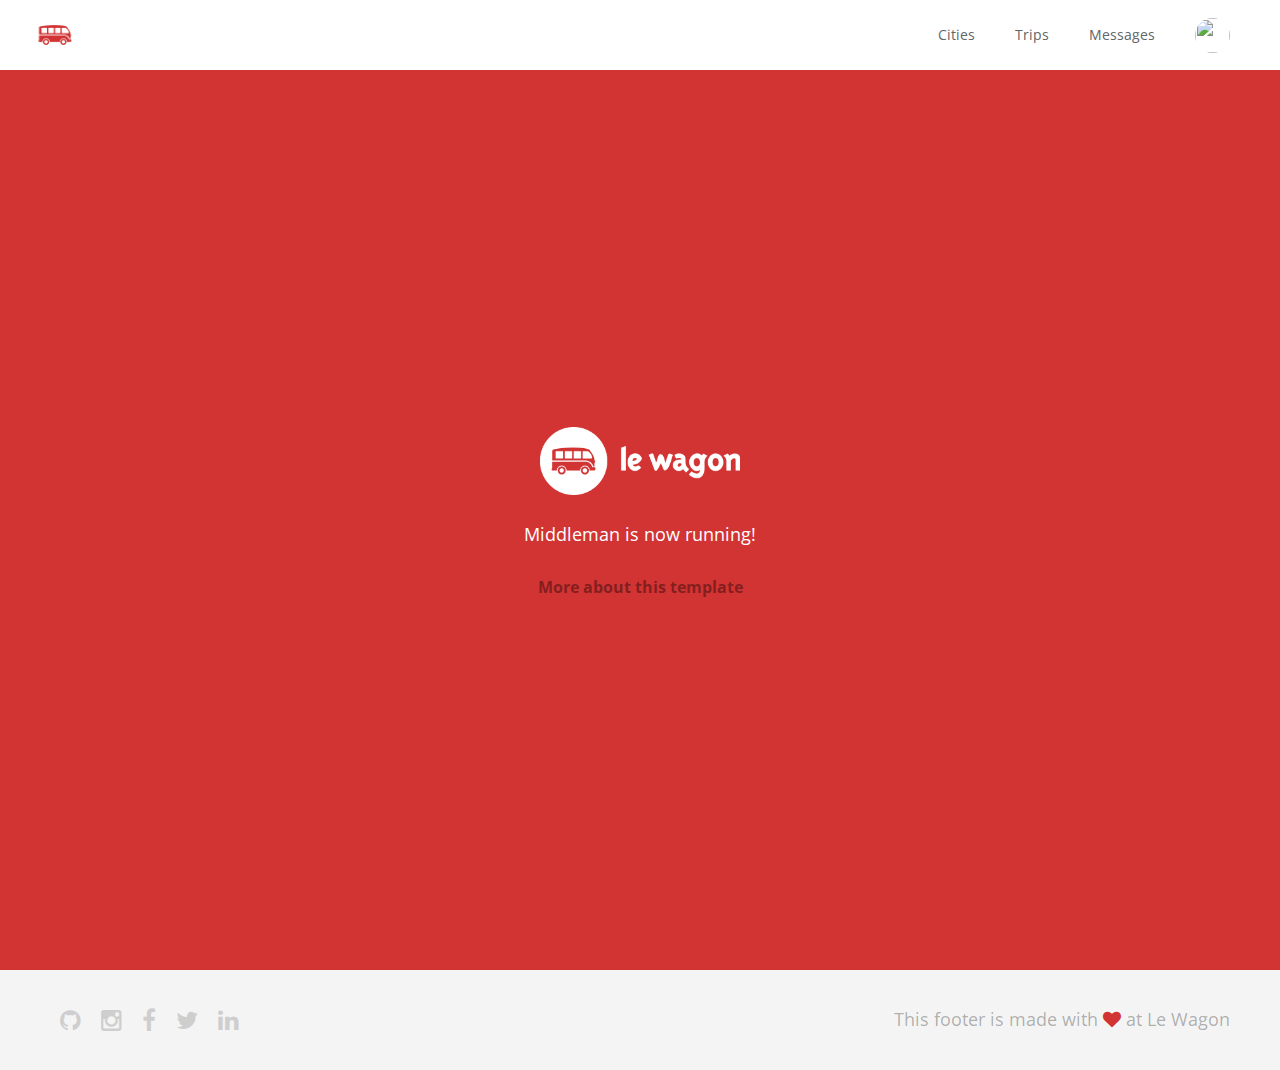
==== index.html @ 8be95079 "Automated commit at 2018-07-20 02:47:27 UTC by middleman-deploy 2.0.0-alpha" ====
<!doctype html>
<html>
  <head>
    <meta charset="utf-8">
    <meta http-equiv="x-ua-compatible" content="ie=edge">
    <meta name="viewport"
          content="width=device-width, initial-scale=1, shrink-to-fit=no">
    <!-- Use the title from a page's frontmatter if it has one -->
    <title>Le Wagon - Middleman</title>
    <link href="stylesheets/application-db77c54b.css" rel="stylesheet" />
    <script src="javascripts/application-93de88c9.js"></script>
    <link href="images/favicon-f15af148.png" rel="icon" type="image/png" />
  </head>
  <body>
    <div class="navbar-wagon">
  <!-- Logo -->
  <a href="/" class="navbar-wagon-brand">
    <img src="images/logo-acc9c0ec.png" alt="logo">
  </a>

  <!-- Right Navigation -->
  <div class="navbar-wagon-right hidden-xs hidden-sm">

    <a href="" class="navbar-wagon-item navbar-wagon-link">Cities</a>
    <a href="" class="navbar-wagon-item navbar-wagon-link">Trips</a>
    <a href="" class="navbar-wagon-item navbar-wagon-link">Messages</a>

    <!-- Profile picture with dropdown list -->
    <div class="navbar-wagon-item">
      <div class="dropdown">
        <img src="https://kitt.lewagon.com/placeholder/users/ssaunier" class="avatar dropdown-toggle" id="navbar-wagon-menu" data-toggle="dropdown">
        <ul class="dropdown-menu dropdown-menu-right navbar-wagon-dropdown-menu">
          <li><a href="#">Profile</a></li>
          <li><a href="#">Dashboard</a></li>
          <li><a href="#">Log Out</a></li>
        </ul>
      </div>
    </div>
  </div>

  <!-- Dropdown appearing on mobile only -->
  <div class="navbar-wagon-item hidden-md hidden-lg">
    <div class="dropdown">
      <i class="fa fa-bars dropdown-toggle" data-toggle="dropdown"></i>
      <ul class="dropdown-menu dropdown-menu-right navbar-wagon-dropdown-menu">
        <li><a href="#">Host</a></li>
        <li><a href="#">Trips</a></li>
        <li><a href="#">Messagese</a></li>
      </ul>
    </div>
  </div>
</div>
   <!-- inject layouts/_navbar.html.erb -->
    <div id="home">
  <div class="home-content">
    <img src="images/logo-acc9c0ec.png" width="200" alt="Logo" />
    <p>
      Middleman is now running!
    </p>
    <p class="about">
      <a href="about.html">More about this template</a>
    </p>
  </div>
</div>
                      <!-- Page content is injected here -->
    <footer>
  <div class="footer">
  <div class="footer-links">
    <a href="#"><i class="fa fa-github"></i></a>
    <a href="#"><i class="fa fa-instagram"></i></a>
    <a href="#"><i class="fa fa-facebook"></i></a>
    <a href="#"><i class="fa fa-twitter"></i></a>
    <a href="#"><i class="fa fa-linkedin"></i></a>
  </div>
  <div class="footer-copyright">
    This footer is made with <i class="fa fa-heart"></i> at Le Wagon
  </div>
</div>
</footer>
   <!-- inject layouts/_footer.html.erb -->
  </body>
</html>
---- stylesheets/application-db77c54b.css ----
@import url("https://fonts.googleapis.com/css?family=Open+Sans:400,300,700|Raleway:400,100,300,700,500");/*!
 * Bootstrap v3.3.7 (http://getbootstrap.com)
 * Copyright 2011-2016 Twitter, Inc.
 * Licensed under MIT (https://github.com/twbs/bootstrap/blob/master/LICENSE)
 *//*! normalize.css v3.0.3 | MIT License | github.com/necolas/normalize.css */html{font-family:sans-serif;-ms-text-size-adjust:100%;-webkit-text-size-adjust:100%}body{margin:0}article,aside,details,figcaption,figure,footer,header,hgroup,main,menu,nav,section,summary{display:block}audio,canvas,progress,video{display:inline-block;vertical-align:baseline}audio:not([controls]){display:none;height:0}[hidden],template{display:none}a{background-color:transparent}a:active,a:hover{outline:0}abbr[title]{border-bottom:1px dotted}b,strong{font-weight:bold}dfn{font-style:italic}h1{font-size:2em;margin:0.67em 0}mark{background:#ff0;color:#000}small{font-size:80%}sub,sup{font-size:75%;line-height:0;position:relative;vertical-align:baseline}sup{top:-0.5em}sub{bottom:-0.25em}img{border:0}svg:not(:root){overflow:hidden}figure{margin:1em 40px}hr{-webkit-box-sizing:content-box;box-sizing:content-box;height:0}pre{overflow:auto}code,kbd,pre,samp{font-family:monospace, monospace;font-size:1em}button,input,optgroup,select,textarea{color:inherit;font:inherit;margin:0}button{overflow:visible}button,select{text-transform:none}button,html input[type="button"],input[type="reset"],input[type="submit"]{-webkit-appearance:button;cursor:pointer}button[disabled],html input[disabled]{cursor:default}button::-moz-focus-inner,input::-moz-focus-inner{border:0;padding:0}input{line-height:normal}input[type="checkbox"],input[type="radio"]{-webkit-box-sizing:border-box;box-sizing:border-box;padding:0}input[type="number"]::-webkit-inner-spin-button,input[type="number"]::-webkit-outer-spin-button{height:auto}input[type="search"]{-webkit-appearance:textfield;-webkit-box-sizing:content-box;box-sizing:content-box}input[type="search"]::-webkit-search-cancel-button,input[type="search"]::-webkit-search-decoration{-webkit-appearance:none}fieldset{border:1px solid #c0c0c0;margin:0 2px;padding:0.35em 0.625em 0.75em}legend{border:0;padding:0}textarea{overflow:auto}optgroup{font-weight:bold}table{border-collapse:collapse;border-spacing:0}td,th{padding:0}/*! Source: https://github.com/h5bp/html5-boilerplate/blob/master/src/css/main.css */@media print{*,*:before,*:after{background:transparent !important;color:#000 !important;-webkit-box-shadow:none !important;box-shadow:none !important;text-shadow:none !important}a,a:visited{text-decoration:underline}a[href]:after{content:" (" attr(href) ")"}abbr[title]:after{content:" (" attr(title) ")"}a[href^="#"]:after,a[href^="javascript:"]:after{content:""}pre,blockquote{border:1px solid #999;page-break-inside:avoid}thead{display:table-header-group}tr,img{page-break-inside:avoid}img{max-width:100% !important}p,h2,h3{orphans:3;widows:3}h2,h3{page-break-after:avoid}.navbar{display:none}.btn>.caret,.dropup>.btn>.caret{border-top-color:#000 !important}.label{border:1px solid #000}.table{border-collapse:collapse !important}.table td,.table th{background-color:#fff !important}.table-bordered th,.table-bordered td{border:1px solid #ddd !important}}@font-face{font-family:'Glyphicons Halflings';src:url("../assets/bootstrap/glyphicons-halflings-regular-86b6f62b.eot");src:url("../assets/bootstrap/glyphicons-halflings-regular-86b6f62b.eot?#iefix") format("embedded-opentype"),url("../assets/bootstrap/glyphicons-halflings-regular-ca35b697.woff2") format("woff2"),url("../assets/bootstrap/glyphicons-halflings-regular-278e49a8.woff") format("woff"),url("../assets/bootstrap/glyphicons-halflings-regular-44bc1850.ttf") format("truetype"),url("../assets/bootstrap/glyphicons-halflings-regular-de51a849.svg#glyphicons_halflingsregular") format("svg")}.glyphicon{position:relative;top:1px;display:inline-block;font-family:'Glyphicons Halflings';font-style:normal;font-weight:normal;line-height:1;-webkit-font-smoothing:antialiased;-moz-osx-font-smoothing:grayscale}.glyphicon-asterisk:before{content:"\002a"}.glyphicon-plus:before{content:"\002b"}.glyphicon-euro:before,.glyphicon-eur:before{content:"\20ac"}.glyphicon-minus:before{content:"\2212"}.glyphicon-cloud:before{content:"\2601"}.glyphicon-envelope:before{content:"\2709"}.glyphicon-pencil:before{content:"\270f"}.glyphicon-glass:before{content:"\e001"}.glyphicon-music:before{content:"\e002"}.glyphicon-search:before{content:"\e003"}.glyphicon-heart:before{content:"\e005"}.glyphicon-star:before{content:"\e006"}.glyphicon-star-empty:before{content:"\e007"}.glyphicon-user:before{content:"\e008"}.glyphicon-film:before{content:"\e009"}.glyphicon-th-large:before{content:"\e010"}.glyphicon-th:before{content:"\e011"}.glyphicon-th-list:before{content:"\e012"}.glyphicon-ok:before{content:"\e013"}.glyphicon-remove:before{content:"\e014"}.glyphicon-zoom-in:before{content:"\e015"}.glyphicon-zoom-out:before{content:"\e016"}.glyphicon-off:before{content:"\e017"}.glyphicon-signal:before{content:"\e018"}.glyphicon-cog:before{content:"\e019"}.glyphicon-trash:before{content:"\e020"}.glyphicon-home:before{content:"\e021"}.glyphicon-file:before{content:"\e022"}.glyphicon-time:before{content:"\e023"}.glyphicon-road:before{content:"\e024"}.glyphicon-download-alt:before{content:"\e025"}.glyphicon-download:before{content:"\e026"}.glyphicon-upload:before{content:"\e027"}.glyphicon-inbox:before{content:"\e028"}.glyphicon-play-circle:before{content:"\e029"}.glyphicon-repeat:before{content:"\e030"}.glyphicon-refresh:before{content:"\e031"}.glyphicon-list-alt:before{content:"\e032"}.glyphicon-lock:before{content:"\e033"}.glyphicon-flag:before{content:"\e034"}.glyphicon-headphones:before{content:"\e035"}.glyphicon-volume-off:before{content:"\e036"}.glyphicon-volume-down:before{content:"\e037"}.glyphicon-volume-up:before{content:"\e038"}.glyphicon-qrcode:before{content:"\e039"}.glyphicon-barcode:before{content:"\e040"}.glyphicon-tag:before{content:"\e041"}.glyphicon-tags:before{content:"\e042"}.glyphicon-book:before{content:"\e043"}.glyphicon-bookmark:before{content:"\e044"}.glyphicon-print:before{content:"\e045"}.glyphicon-camera:before{content:"\e046"}.glyphicon-font:before{content:"\e047"}.glyphicon-bold:before{content:"\e048"}.glyphicon-italic:before{content:"\e049"}.glyphicon-text-height:before{content:"\e050"}.glyphicon-text-width:before{content:"\e051"}.glyphicon-align-left:before{content:"\e052"}.glyphicon-align-center:before{content:"\e053"}.glyphicon-align-right:before{content:"\e054"}.glyphicon-align-justify:before{content:"\e055"}.glyphicon-list:before{content:"\e056"}.glyphicon-indent-left:before{content:"\e057"}.glyphicon-indent-right:before{content:"\e058"}.glyphicon-facetime-video:before{content:"\e059"}.glyphicon-picture:before{content:"\e060"}.glyphicon-map-marker:before{content:"\e062"}.glyphicon-adjust:before{content:"\e063"}.glyphicon-tint:before{content:"\e064"}.glyphicon-edit:before{content:"\e065"}.glyphicon-share:before{content:"\e066"}.glyphicon-check:before{content:"\e067"}.glyphicon-move:before{content:"\e068"}.glyphicon-step-backward:before{content:"\e069"}.glyphicon-fast-backward:before{content:"\e070"}.glyphicon-backward:before{content:"\e071"}.glyphicon-play:before{content:"\e072"}.glyphicon-pause:before{content:"\e073"}.glyphicon-stop:before{content:"\e074"}.glyphicon-forward:before{content:"\e075"}.glyphicon-fast-forward:before{content:"\e076"}.glyphicon-step-forward:before{content:"\e077"}.glyphicon-eject:before{content:"\e078"}.glyphicon-chevron-left:before{content:"\e079"}.glyphicon-chevron-right:before{content:"\e080"}.glyphicon-plus-sign:before{content:"\e081"}.glyphicon-minus-sign:before{content:"\e082"}.glyphicon-remove-sign:before{content:"\e083"}.glyphicon-ok-sign:before{content:"\e084"}.glyphicon-question-sign:before{content:"\e085"}.glyphicon-info-sign:before{content:"\e086"}.glyphicon-screenshot:before{content:"\e087"}.glyphicon-remove-circle:before{content:"\e088"}.glyphicon-ok-circle:before{content:"\e089"}.glyphicon-ban-circle:before{content:"\e090"}.glyphicon-arrow-left:before{content:"\e091"}.glyphicon-arrow-right:before{content:"\e092"}.glyphicon-arrow-up:before{content:"\e093"}.glyphicon-arrow-down:before{content:"\e094"}.glyphicon-share-alt:before{content:"\e095"}.glyphicon-resize-full:before{content:"\e096"}.glyphicon-resize-small:before{content:"\e097"}.glyphicon-exclamation-sign:before{content:"\e101"}.glyphicon-gift:before{content:"\e102"}.glyphicon-leaf:before{content:"\e103"}.glyphicon-fire:before{content:"\e104"}.glyphicon-eye-open:before{content:"\e105"}.glyphicon-eye-close:before{content:"\e106"}.glyphicon-warning-sign:before{content:"\e107"}.glyphicon-plane:before{content:"\e108"}.glyphicon-calendar:before{content:"\e109"}.glyphicon-random:before{content:"\e110"}.glyphicon-comment:before{content:"\e111"}.glyphicon-magnet:before{content:"\e112"}.glyphicon-chevron-up:before{content:"\e113"}.glyphicon-chevron-down:before{content:"\e114"}.glyphicon-retweet:before{content:"\e115"}.glyphicon-shopping-cart:before{content:"\e116"}.glyphicon-folder-close:before{content:"\e117"}.glyphicon-folder-open:before{content:"\e118"}.glyphicon-resize-vertical:before{content:"\e119"}.glyphicon-resize-horizontal:before{content:"\e120"}.glyphicon-hdd:before{content:"\e121"}.glyphicon-bullhorn:before{content:"\e122"}.glyphicon-bell:before{content:"\e123"}.glyphicon-certificate:before{content:"\e124"}.glyphicon-thumbs-up:before{content:"\e125"}.glyphicon-thumbs-down:before{content:"\e126"}.glyphicon-hand-right:before{content:"\e127"}.glyphicon-hand-left:before{content:"\e128"}.glyphicon-hand-up:before{content:"\e129"}.glyphicon-hand-down:before{content:"\e130"}.glyphicon-circle-arrow-right:before{content:"\e131"}.glyphicon-circle-arrow-left:before{content:"\e132"}.glyphicon-circle-arrow-up:before{content:"\e133"}.glyphicon-circle-arrow-down:before{content:"\e134"}.glyphicon-globe:before{content:"\e135"}.glyphicon-wrench:before{content:"\e136"}.glyphicon-tasks:before{content:"\e137"}.glyphicon-filter:before{content:"\e138"}.glyphicon-briefcase:before{content:"\e139"}.glyphicon-fullscreen:before{content:"\e140"}.glyphicon-dashboard:before{content:"\e141"}.glyphicon-paperclip:before{content:"\e142"}.glyphicon-heart-empty:before{content:"\e143"}.glyphicon-link:before{content:"\e144"}.glyphicon-phone:before{content:"\e145"}.glyphicon-pushpin:before{content:"\e146"}.glyphicon-usd:before{content:"\e148"}.glyphicon-gbp:before{content:"\e149"}.glyphicon-sort:before{content:"\e150"}.glyphicon-sort-by-alphabet:before{content:"\e151"}.glyphicon-sort-by-alphabet-alt:before{content:"\e152"}.glyphicon-sort-by-order:before{content:"\e153"}.glyphicon-sort-by-order-alt:before{content:"\e154"}.glyphicon-sort-by-attributes:before{content:"\e155"}.glyphicon-sort-by-attributes-alt:before{content:"\e156"}.glyphicon-unchecked:before{content:"\e157"}.glyphicon-expand:before{content:"\e158"}.glyphicon-collapse-down:before{content:"\e159"}.glyphicon-collapse-up:before{content:"\e160"}.glyphicon-log-in:before{content:"\e161"}.glyphicon-flash:before{content:"\e162"}.glyphicon-log-out:before{content:"\e163"}.glyphicon-new-window:before{content:"\e164"}.glyphicon-record:before{content:"\e165"}.glyphicon-save:before{content:"\e166"}.glyphicon-open:before{content:"\e167"}.glyphicon-saved:before{content:"\e168"}.glyphicon-import:before{content:"\e169"}.glyphicon-export:before{content:"\e170"}.glyphicon-send:before{content:"\e171"}.glyphicon-floppy-disk:before{content:"\e172"}.glyphicon-floppy-saved:before{content:"\e173"}.glyphicon-floppy-remove:before{content:"\e174"}.glyphicon-floppy-save:before{content:"\e175"}.glyphicon-floppy-open:before{content:"\e176"}.glyphicon-credit-card:before{content:"\e177"}.glyphicon-transfer:before{content:"\e178"}.glyphicon-cutlery:before{content:"\e179"}.glyphicon-header:before{content:"\e180"}.glyphicon-compressed:before{content:"\e181"}.glyphicon-earphone:before{content:"\e182"}.glyphicon-phone-alt:before{content:"\e183"}.glyphicon-tower:before{content:"\e184"}.glyphicon-stats:before{content:"\e185"}.glyphicon-sd-video:before{content:"\e186"}.glyphicon-hd-video:before{content:"\e187"}.glyphicon-subtitles:before{content:"\e188"}.glyphicon-sound-stereo:before{content:"\e189"}.glyphicon-sound-dolby:before{content:"\e190"}.glyphicon-sound-5-1:before{content:"\e191"}.glyphicon-sound-6-1:before{content:"\e192"}.glyphicon-sound-7-1:before{content:"\e193"}.glyphicon-copyright-mark:before{content:"\e194"}.glyphicon-registration-mark:before{content:"\e195"}.glyphicon-cloud-download:before{content:"\e197"}.glyphicon-cloud-upload:before{content:"\e198"}.glyphicon-tree-conifer:before{content:"\e199"}.glyphicon-tree-deciduous:before{content:"\e200"}.glyphicon-cd:before{content:"\e201"}.glyphicon-save-file:before{content:"\e202"}.glyphicon-open-file:before{content:"\e203"}.glyphicon-level-up:before{content:"\e204"}.glyphicon-copy:before{content:"\e205"}.glyphicon-paste:before{content:"\e206"}.glyphicon-alert:before{content:"\e209"}.glyphicon-equalizer:before{content:"\e210"}.glyphicon-king:before{content:"\e211"}.glyphicon-queen:before{content:"\e212"}.glyphicon-pawn:before{content:"\e213"}.glyphicon-bishop:before{content:"\e214"}.glyphicon-knight:before{content:"\e215"}.glyphicon-baby-formula:before{content:"\e216"}.glyphicon-tent:before{content:"\26fa"}.glyphicon-blackboard:before{content:"\e218"}.glyphicon-bed:before{content:"\e219"}.glyphicon-apple:before{content:"\f8ff"}.glyphicon-erase:before{content:"\e221"}.glyphicon-hourglass:before{content:"\231b"}.glyphicon-lamp:before{content:"\e223"}.glyphicon-duplicate:before{content:"\e224"}.glyphicon-piggy-bank:before{content:"\e225"}.glyphicon-scissors:before{content:"\e226"}.glyphicon-bitcoin:before{content:"\e227"}.glyphicon-btc:before{content:"\e227"}.glyphicon-xbt:before{content:"\e227"}.glyphicon-yen:before{content:"\00a5"}.glyphicon-jpy:before{content:"\00a5"}.glyphicon-ruble:before{content:"\20bd"}.glyphicon-rub:before{content:"\20bd"}.glyphicon-scale:before{content:"\e230"}.glyphicon-ice-lolly:before{content:"\e231"}.glyphicon-ice-lolly-tasted:before{content:"\e232"}.glyphicon-education:before{content:"\e233"}.glyphicon-option-horizontal:before{content:"\e234"}.glyphicon-option-vertical:before{content:"\e235"}.glyphicon-menu-hamburger:before{content:"\e236"}.glyphicon-modal-window:before{content:"\e237"}.glyphicon-oil:before{content:"\e238"}.glyphicon-grain:before{content:"\e239"}.glyphicon-sunglasses:before{content:"\e240"}.glyphicon-text-size:before{content:"\e241"}.glyphicon-text-color:before{content:"\e242"}.glyphicon-text-background:before{content:"\e243"}.glyphicon-object-align-top:before{content:"\e244"}.glyphicon-object-align-bottom:before{content:"\e245"}.glyphicon-object-align-horizontal:before{content:"\e246"}.glyphicon-object-align-left:before{content:"\e247"}.glyphicon-object-align-vertical:before{content:"\e248"}.glyphicon-object-align-right:before{content:"\e249"}.glyphicon-triangle-right:before{content:"\e250"}.glyphicon-triangle-left:before{content:"\e251"}.glyphicon-triangle-bottom:before{content:"\e252"}.glyphicon-triangle-top:before{content:"\e253"}.glyphicon-console:before{content:"\e254"}.glyphicon-superscript:before{content:"\e255"}.glyphicon-subscript:before{content:"\e256"}.glyphicon-menu-left:before{content:"\e257"}.glyphicon-menu-right:before{content:"\e258"}.glyphicon-menu-down:before{content:"\e259"}.glyphicon-menu-up:before{content:"\e260"}*{-webkit-box-sizing:border-box;box-sizing:border-box}*:before,*:after{-webkit-box-sizing:border-box;box-sizing:border-box}html{font-size:10px;-webkit-tap-highlight-color:transparent}body{font-family:"Open Sans", "Helvetica", "sans-serif";font-size:18px;line-height:1.42857143;color:#333333;background-color:#F4F4F4}input,button,select,textarea{font-family:inherit;font-size:inherit;line-height:inherit}a{color:#469AE0;text-decoration:none}a:hover,a:focus{color:#1f74ba;text-decoration:underline}a:focus{outline:5px auto -webkit-focus-ring-color;outline-offset:-2px}figure{margin:0}img{vertical-align:middle}.img-responsive{display:block;max-width:100%;height:auto}.img-rounded{border-radius:2px}.img-thumbnail{padding:4px;line-height:1.42857143;background-color:#F4F4F4;border:1px solid #ddd;border-radius:2px;-webkit-transition:all 0.2s ease-in-out;transition:all 0.2s ease-in-out;display:inline-block;max-width:100%;height:auto}.img-circle{border-radius:50%}hr{margin-top:25px;margin-bottom:25px;border:0;border-top:1px solid #eeeeee}.sr-only{position:absolute;width:1px;height:1px;margin:-1px;padding:0;overflow:hidden;clip:rect(0, 0, 0, 0);border:0}.sr-only-focusable:active,.sr-only-focusable:focus{position:static;width:auto;height:auto;margin:0;overflow:visible;clip:auto}[role="button"]{cursor:pointer}h1,h2,h3,h4,h5,h6,.h1,.h2,.h3,.h4,.h5,.h6{font-family:"Raleway", "Helvetica", "sans-serif";font-weight:500;line-height:1.1;color:inherit}h1 small,h1 .small,h2 small,h2 .small,h3 small,h3 .small,h4 small,h4 .small,h5 small,h5 .small,h6 small,h6 .small,.h1 small,.h1 .small,.h2 small,.h2 .small,.h3 small,.h3 .small,.h4 small,.h4 .small,.h5 small,.h5 .small,.h6 small,.h6 .small{font-weight:normal;line-height:1;color:#777777}h1,.h1,h2,.h2,h3,.h3{margin-top:25px;margin-bottom:12.5px}h1 small,h1 .small,.h1 small,.h1 .small,h2 small,h2 .small,.h2 small,.h2 .small,h3 small,h3 .small,.h3 small,.h3 .small{font-size:65%}h4,.h4,h5,.h5,h6,.h6{margin-top:12.5px;margin-bottom:12.5px}h4 small,h4 .small,.h4 small,.h4 .small,h5 small,h5 .small,.h5 small,.h5 .small,h6 small,h6 .small,.h6 small,.h6 .small{font-size:75%}h1,.h1{font-size:46px}h2,.h2{font-size:38px}h3,.h3{font-size:31px}h4,.h4{font-size:23px}h5,.h5{font-size:18px}h6,.h6{font-size:16px}p{margin:0 0 12.5px}.lead{margin-bottom:25px;font-size:20px;font-weight:300;line-height:1.4}@media (min-width: 768px){.lead{font-size:27px}}small,.small{font-size:88%}mark,.mark{background-color:#fcf8e3;padding:.2em}.text-left{text-align:left}.text-right{text-align:right}.text-center{text-align:center}.text-justify{text-align:justify}.text-nowrap{white-space:nowrap}.text-lowercase{text-transform:lowercase}.text-uppercase,.initialism{text-transform:uppercase}.text-capitalize{text-transform:capitalize}.text-muted{color:#777777}.text-primary{color:#469AE0}a.text-primary:hover,a.text-primary:focus{color:#2381d0}.text-success{color:#3c763d}a.text-success:hover,a.text-success:focus{color:#2b542c}.text-info{color:#31708f}a.text-info:hover,a.text-info:focus{color:#245269}.text-warning{color:#8a6d3b}a.text-warning:hover,a.text-warning:focus{color:#66512c}.text-danger{color:#a94442}a.text-danger:hover,a.text-danger:focus{color:#843534}.bg-primary{color:#fff}.bg-primary{background-color:#469AE0}a.bg-primary:hover,a.bg-primary:focus{background-color:#2381d0}.bg-success{background-color:#dff0d8}a.bg-success:hover,a.bg-success:focus{background-color:#c1e2b3}.bg-info{background-color:#d9edf7}a.bg-info:hover,a.bg-info:focus{background-color:#afd9ee}.bg-warning{background-color:#fcf8e3}a.bg-warning:hover,a.bg-warning:focus{background-color:#f7ecb5}.bg-danger{background-color:#f2dede}a.bg-danger:hover,a.bg-danger:focus{background-color:#e4b9b9}.page-header{padding-bottom:11.5px;margin:50px 0 25px;border-bottom:1px solid #eeeeee}ul,ol{margin-top:0;margin-bottom:12.5px}ul ul,ul ol,ol ul,ol ol{margin-bottom:0}.list-unstyled{padding-left:0;list-style:none}.list-inline{padding-left:0;list-style:none;margin-left:-5px}.list-inline>li{display:inline-block;padding-left:5px;padding-right:5px}dl{margin-top:0;margin-bottom:25px}dt,dd{line-height:1.42857143}dt{font-weight:bold}dd{margin-left:0}.dl-horizontal dd:before,.dl-horizontal dd:after{content:" ";display:table}.dl-horizontal dd:after{clear:both}@media (min-width: 768px){.dl-horizontal dt{float:left;width:160px;clear:left;text-align:right;overflow:hidden;text-overflow:ellipsis;white-space:nowrap}.dl-horizontal dd{margin-left:180px}}abbr[title],abbr[data-original-title]{cursor:help;border-bottom:1px dotted #777777}.initialism{font-size:90%}blockquote{padding:12.5px 25px;margin:0 0 25px;font-size:22.5px;border-left:5px solid #eeeeee}blockquote p:last-child,blockquote ul:last-child,blockquote ol:last-child{margin-bottom:0}blockquote footer,blockquote small,blockquote .small{display:block;font-size:80%;line-height:1.42857143;color:#777777}blockquote footer:before,blockquote small:before,blockquote .small:before{content:'\2014 \00A0'}.blockquote-reverse,blockquote.pull-right{padding-right:15px;padding-left:0;border-right:5px solid #eeeeee;border-left:0;text-align:right}.blockquote-reverse footer:before,.blockquote-reverse small:before,.blockquote-reverse .small:before,blockquote.pull-right footer:before,blockquote.pull-right small:before,blockquote.pull-right .small:before{content:''}.blockquote-reverse footer:after,.blockquote-reverse small:after,.blockquote-reverse .small:after,blockquote.pull-right footer:after,blockquote.pull-right small:after,blockquote.pull-right .small:after{content:'\00A0 \2014'}address{margin-bottom:25px;font-style:normal;line-height:1.42857143}code,kbd,pre,samp{font-family:Menlo, Monaco, Consolas, "Courier New", monospace}code{padding:2px 4px;font-size:90%;color:#c7254e;background-color:#f9f2f4;border-radius:2px}kbd{padding:2px 4px;font-size:90%;color:#fff;background-color:#333;border-radius:2px;-webkit-box-shadow:inset 0 -1px 0 rgba(0,0,0,0.25);box-shadow:inset 0 -1px 0 rgba(0,0,0,0.25)}kbd kbd{padding:0;font-size:100%;font-weight:bold;-webkit-box-shadow:none;box-shadow:none}pre{display:block;padding:12px;margin:0 0 12.5px;font-size:17px;line-height:1.42857143;word-break:break-all;word-wrap:break-word;color:#333333;background-color:#f5f5f5;border:1px solid #ccc;border-radius:2px}pre code{padding:0;font-size:inherit;color:inherit;white-space:pre-wrap;background-color:transparent;border-radius:0}.pre-scrollable{max-height:340px;overflow-y:scroll}.container{margin-right:auto;margin-left:auto;padding-left:15px;padding-right:15px}.container:before,.container:after{content:" ";display:table}.container:after{clear:both}@media (min-width: 768px){.container{width:750px}}@media (min-width: 992px){.container{width:970px}}@media (min-width: 1200px){.container{width:1170px}}.container-fluid{margin-right:auto;margin-left:auto;padding-left:15px;padding-right:15px}.container-fluid:before,.container-fluid:after{content:" ";display:table}.container-fluid:after{clear:both}.row{margin-left:-15px;margin-right:-15px}.row:before,.row:after{content:" ";display:table}.row:after{clear:both}.col-xs-1,.col-sm-1,.col-md-1,.col-lg-1,.col-xs-2,.col-sm-2,.col-md-2,.col-lg-2,.col-xs-3,.col-sm-3,.col-md-3,.col-lg-3,.col-xs-4,.col-sm-4,.col-md-4,.col-lg-4,.col-xs-5,.col-sm-5,.col-md-5,.col-lg-5,.col-xs-6,.col-sm-6,.col-md-6,.col-lg-6,.col-xs-7,.col-sm-7,.col-md-7,.col-lg-7,.col-xs-8,.col-sm-8,.col-md-8,.col-lg-8,.col-xs-9,.col-sm-9,.col-md-9,.col-lg-9,.col-xs-10,.col-sm-10,.col-md-10,.col-lg-10,.col-xs-11,.col-sm-11,.col-md-11,.col-lg-11,.col-xs-12,.col-sm-12,.col-md-12,.col-lg-12{position:relative;min-height:1px;padding-left:15px;padding-right:15px}.col-xs-1,.col-xs-2,.col-xs-3,.col-xs-4,.col-xs-5,.col-xs-6,.col-xs-7,.col-xs-8,.col-xs-9,.col-xs-10,.col-xs-11,.col-xs-12{float:left}.col-xs-1{width:8.33333333%}.col-xs-2{width:16.66666667%}.col-xs-3{width:25%}.col-xs-4{width:33.33333333%}.col-xs-5{width:41.66666667%}.col-xs-6{width:50%}.col-xs-7{width:58.33333333%}.col-xs-8{width:66.66666667%}.col-xs-9{width:75%}.col-xs-10{width:83.33333333%}.col-xs-11{width:91.66666667%}.col-xs-12{width:100%}.col-xs-pull-0{right:auto}.col-xs-pull-1{right:8.33333333%}.col-xs-pull-2{right:16.66666667%}.col-xs-pull-3{right:25%}.col-xs-pull-4{right:33.33333333%}.col-xs-pull-5{right:41.66666667%}.col-xs-pull-6{right:50%}.col-xs-pull-7{right:58.33333333%}.col-xs-pull-8{right:66.66666667%}.col-xs-pull-9{right:75%}.col-xs-pull-10{right:83.33333333%}.col-xs-pull-11{right:91.66666667%}.col-xs-pull-12{right:100%}.col-xs-push-0{left:auto}.col-xs-push-1{left:8.33333333%}.col-xs-push-2{left:16.66666667%}.col-xs-push-3{left:25%}.col-xs-push-4{left:33.33333333%}.col-xs-push-5{left:41.66666667%}.col-xs-push-6{left:50%}.col-xs-push-7{left:58.33333333%}.col-xs-push-8{left:66.66666667%}.col-xs-push-9{left:75%}.col-xs-push-10{left:83.33333333%}.col-xs-push-11{left:91.66666667%}.col-xs-push-12{left:100%}.col-xs-offset-0{margin-left:0%}.col-xs-offset-1{margin-left:8.33333333%}.col-xs-offset-2{margin-left:16.66666667%}.col-xs-offset-3{margin-left:25%}.col-xs-offset-4{margin-left:33.33333333%}.col-xs-offset-5{margin-left:41.66666667%}.col-xs-offset-6{margin-left:50%}.col-xs-offset-7{margin-left:58.33333333%}.col-xs-offset-8{margin-left:66.66666667%}.col-xs-offset-9{margin-left:75%}.col-xs-offset-10{margin-left:83.33333333%}.col-xs-offset-11{margin-left:91.66666667%}.col-xs-offset-12{margin-left:100%}@media (min-width: 768px){.col-sm-1,.col-sm-2,.col-sm-3,.col-sm-4,.col-sm-5,.col-sm-6,.col-sm-7,.col-sm-8,.col-sm-9,.col-sm-10,.col-sm-11,.col-sm-12{float:left}.col-sm-1{width:8.33333333%}.col-sm-2{width:16.66666667%}.col-sm-3{width:25%}.col-sm-4{width:33.33333333%}.col-sm-5{width:41.66666667%}.col-sm-6{width:50%}.col-sm-7{width:58.33333333%}.col-sm-8{width:66.66666667%}.col-sm-9{width:75%}.col-sm-10{width:83.33333333%}.col-sm-11{width:91.66666667%}.col-sm-12{width:100%}.col-sm-pull-0{right:auto}.col-sm-pull-1{right:8.33333333%}.col-sm-pull-2{right:16.66666667%}.col-sm-pull-3{right:25%}.col-sm-pull-4{right:33.33333333%}.col-sm-pull-5{right:41.66666667%}.col-sm-pull-6{right:50%}.col-sm-pull-7{right:58.33333333%}.col-sm-pull-8{right:66.66666667%}.col-sm-pull-9{right:75%}.col-sm-pull-10{right:83.33333333%}.col-sm-pull-11{right:91.66666667%}.col-sm-pull-12{right:100%}.col-sm-push-0{left:auto}.col-sm-push-1{left:8.33333333%}.col-sm-push-2{left:16.66666667%}.col-sm-push-3{left:25%}.col-sm-push-4{left:33.33333333%}.col-sm-push-5{left:41.66666667%}.col-sm-push-6{left:50%}.col-sm-push-7{left:58.33333333%}.col-sm-push-8{left:66.66666667%}.col-sm-push-9{left:75%}.col-sm-push-10{left:83.33333333%}.col-sm-push-11{left:91.66666667%}.col-sm-push-12{left:100%}.col-sm-offset-0{margin-left:0%}.col-sm-offset-1{margin-left:8.33333333%}.col-sm-offset-2{margin-left:16.66666667%}.col-sm-offset-3{margin-left:25%}.col-sm-offset-4{margin-left:33.33333333%}.col-sm-offset-5{margin-left:41.66666667%}.col-sm-offset-6{margin-left:50%}.col-sm-offset-7{margin-left:58.33333333%}.col-sm-offset-8{margin-left:66.66666667%}.col-sm-offset-9{margin-left:75%}.col-sm-offset-10{margin-left:83.33333333%}.col-sm-offset-11{margin-left:91.66666667%}.col-sm-offset-12{margin-left:100%}}@media (min-width: 992px){.col-md-1,.col-md-2,.col-md-3,.col-md-4,.col-md-5,.col-md-6,.col-md-7,.col-md-8,.col-md-9,.col-md-10,.col-md-11,.col-md-12{float:left}.col-md-1{width:8.33333333%}.col-md-2{width:16.66666667%}.col-md-3{width:25%}.col-md-4{width:33.33333333%}.col-md-5{width:41.66666667%}.col-md-6{width:50%}.col-md-7{width:58.33333333%}.col-md-8{width:66.66666667%}.col-md-9{width:75%}.col-md-10{width:83.33333333%}.col-md-11{width:91.66666667%}.col-md-12{width:100%}.col-md-pull-0{right:auto}.col-md-pull-1{right:8.33333333%}.col-md-pull-2{right:16.66666667%}.col-md-pull-3{right:25%}.col-md-pull-4{right:33.33333333%}.col-md-pull-5{right:41.66666667%}.col-md-pull-6{right:50%}.col-md-pull-7{right:58.33333333%}.col-md-pull-8{right:66.66666667%}.col-md-pull-9{right:75%}.col-md-pull-10{right:83.33333333%}.col-md-pull-11{right:91.66666667%}.col-md-pull-12{right:100%}.col-md-push-0{left:auto}.col-md-push-1{left:8.33333333%}.col-md-push-2{left:16.66666667%}.col-md-push-3{left:25%}.col-md-push-4{left:33.33333333%}.col-md-push-5{left:41.66666667%}.col-md-push-6{left:50%}.col-md-push-7{left:58.33333333%}.col-md-push-8{left:66.66666667%}.col-md-push-9{left:75%}.col-md-push-10{left:83.33333333%}.col-md-push-11{left:91.66666667%}.col-md-push-12{left:100%}.col-md-offset-0{margin-left:0%}.col-md-offset-1{margin-left:8.33333333%}.col-md-offset-2{margin-left:16.66666667%}.col-md-offset-3{margin-left:25%}.col-md-offset-4{margin-left:33.33333333%}.col-md-offset-5{margin-left:41.66666667%}.col-md-offset-6{margin-left:50%}.col-md-offset-7{margin-left:58.33333333%}.col-md-offset-8{margin-left:66.66666667%}.col-md-offset-9{margin-left:75%}.col-md-offset-10{margin-left:83.33333333%}.col-md-offset-11{margin-left:91.66666667%}.col-md-offset-12{margin-left:100%}}@media (min-width: 1200px){.col-lg-1,.col-lg-2,.col-lg-3,.col-lg-4,.col-lg-5,.col-lg-6,.col-lg-7,.col-lg-8,.col-lg-9,.col-lg-10,.col-lg-11,.col-lg-12{float:left}.col-lg-1{width:8.33333333%}.col-lg-2{width:16.66666667%}.col-lg-3{width:25%}.col-lg-4{width:33.33333333%}.col-lg-5{width:41.66666667%}.col-lg-6{width:50%}.col-lg-7{width:58.33333333%}.col-lg-8{width:66.66666667%}.col-lg-9{width:75%}.col-lg-10{width:83.33333333%}.col-lg-11{width:91.66666667%}.col-lg-12{width:100%}.col-lg-pull-0{right:auto}.col-lg-pull-1{right:8.33333333%}.col-lg-pull-2{right:16.66666667%}.col-lg-pull-3{right:25%}.col-lg-pull-4{right:33.33333333%}.col-lg-pull-5{right:41.66666667%}.col-lg-pull-6{right:50%}.col-lg-pull-7{right:58.33333333%}.col-lg-pull-8{right:66.66666667%}.col-lg-pull-9{right:75%}.col-lg-pull-10{right:83.33333333%}.col-lg-pull-11{right:91.66666667%}.col-lg-pull-12{right:100%}.col-lg-push-0{left:auto}.col-lg-push-1{left:8.33333333%}.col-lg-push-2{left:16.66666667%}.col-lg-push-3{left:25%}.col-lg-push-4{left:33.33333333%}.col-lg-push-5{left:41.66666667%}.col-lg-push-6{left:50%}.col-lg-push-7{left:58.33333333%}.col-lg-push-8{left:66.66666667%}.col-lg-push-9{left:75%}.col-lg-push-10{left:83.33333333%}.col-lg-push-11{left:91.66666667%}.col-lg-push-12{left:100%}.col-lg-offset-0{margin-left:0%}.col-lg-offset-1{margin-left:8.33333333%}.col-lg-offset-2{margin-left:16.66666667%}.col-lg-offset-3{margin-left:25%}.col-lg-offset-4{margin-left:33.33333333%}.col-lg-offset-5{margin-left:41.66666667%}.col-lg-offset-6{margin-left:50%}.col-lg-offset-7{margin-left:58.33333333%}.col-lg-offset-8{margin-left:66.66666667%}.col-lg-offset-9{margin-left:75%}.col-lg-offset-10{margin-left:83.33333333%}.col-lg-offset-11{margin-left:91.66666667%}.col-lg-offset-12{margin-left:100%}}table{background-color:transparent}caption{padding-top:8px;padding-bottom:8px;color:#777777;text-align:left}th{text-align:left}.table{width:100%;max-width:100%;margin-bottom:25px}.table>thead>tr>th,.table>thead>tr>td,.table>tbody>tr>th,.table>tbody>tr>td,.table>tfoot>tr>th,.table>tfoot>tr>td{padding:8px;line-height:1.42857143;vertical-align:top;border-top:1px solid #ddd}.table>thead>tr>th{vertical-align:bottom;border-bottom:2px solid #ddd}.table>caption+thead>tr:first-child>th,.table>caption+thead>tr:first-child>td,.table>colgroup+thead>tr:first-child>th,.table>colgroup+thead>tr:first-child>td,.table>thead:first-child>tr:first-child>th,.table>thead:first-child>tr:first-child>td{border-top:0}.table>tbody+tbody{border-top:2px solid #ddd}.table .table{background-color:#F4F4F4}.table-condensed>thead>tr>th,.table-condensed>thead>tr>td,.table-condensed>tbody>tr>th,.table-condensed>tbody>tr>td,.table-condensed>tfoot>tr>th,.table-condensed>tfoot>tr>td{padding:5px}.table-bordered{border:1px solid #ddd}.table-bordered>thead>tr>th,.table-bordered>thead>tr>td,.table-bordered>tbody>tr>th,.table-bordered>tbody>tr>td,.table-bordered>tfoot>tr>th,.table-bordered>tfoot>tr>td{border:1px solid #ddd}.table-bordered>thead>tr>th,.table-bordered>thead>tr>td{border-bottom-width:2px}.table-striped>tbody>tr:nth-of-type(odd){background-color:#f9f9f9}.table-hover>tbody>tr:hover{background-color:#f5f5f5}table col[class*="col-"]{position:static;float:none;display:table-column}table td[class*="col-"],table th[class*="col-"]{position:static;float:none;display:table-cell}.table>thead>tr>td.active,.table>thead>tr>th.active,.table>thead>tr.active>td,.table>thead>tr.active>th,.table>tbody>tr>td.active,.table>tbody>tr>th.active,.table>tbody>tr.active>td,.table>tbody>tr.active>th,.table>tfoot>tr>td.active,.table>tfoot>tr>th.active,.table>tfoot>tr.active>td,.table>tfoot>tr.active>th{background-color:#f5f5f5}.table-hover>tbody>tr>td.active:hover,.table-hover>tbody>tr>th.active:hover,.table-hover>tbody>tr.active:hover>td,.table-hover>tbody>tr:hover>.active,.table-hover>tbody>tr.active:hover>th{background-color:#e8e8e8}.table>thead>tr>td.success,.table>thead>tr>th.success,.table>thead>tr.success>td,.table>thead>tr.success>th,.table>tbody>tr>td.success,.table>tbody>tr>th.success,.table>tbody>tr.success>td,.table>tbody>tr.success>th,.table>tfoot>tr>td.success,.table>tfoot>tr>th.success,.table>tfoot>tr.success>td,.table>tfoot>tr.success>th{background-color:#dff0d8}.table-hover>tbody>tr>td.success:hover,.table-hover>tbody>tr>th.success:hover,.table-hover>tbody>tr.success:hover>td,.table-hover>tbody>tr:hover>.success,.table-hover>tbody>tr.success:hover>th{background-color:#d0e9c6}.table>thead>tr>td.info,.table>thead>tr>th.info,.table>thead>tr.info>td,.table>thead>tr.info>th,.table>tbody>tr>td.info,.table>tbody>tr>th.info,.table>tbody>tr.info>td,.table>tbody>tr.info>th,.table>tfoot>tr>td.info,.table>tfoot>tr>th.info,.table>tfoot>tr.info>td,.table>tfoot>tr.info>th{background-color:#d9edf7}.table-hover>tbody>tr>td.info:hover,.table-hover>tbody>tr>th.info:hover,.table-hover>tbody>tr.info:hover>td,.table-hover>tbody>tr:hover>.info,.table-hover>tbody>tr.info:hover>th{background-color:#c4e3f3}.table>thead>tr>td.warning,.table>thead>tr>th.warning,.table>thead>tr.warning>td,.table>thead>tr.warning>th,.table>tbody>tr>td.warning,.table>tbody>tr>th.warning,.table>tbody>tr.warning>td,.table>tbody>tr.warning>th,.table>tfoot>tr>td.warning,.table>tfoot>tr>th.warning,.table>tfoot>tr.warning>td,.table>tfoot>tr.warning>th{background-color:#fcf8e3}.table-hover>tbody>tr>td.warning:hover,.table-hover>tbody>tr>th.warning:hover,.table-hover>tbody>tr.warning:hover>td,.table-hover>tbody>tr:hover>.warning,.table-hover>tbody>tr.warning:hover>th{background-color:#faf2cc}.table>thead>tr>td.danger,.table>thead>tr>th.danger,.table>thead>tr.danger>td,.table>thead>tr.danger>th,.table>tbody>tr>td.danger,.table>tbody>tr>th.danger,.table>tbody>tr.danger>td,.table>tbody>tr.danger>th,.table>tfoot>tr>td.danger,.table>tfoot>tr>th.danger,.table>tfoot>tr.danger>td,.table>tfoot>tr.danger>th{background-color:#f2dede}.table-hover>tbody>tr>td.danger:hover,.table-hover>tbody>tr>th.danger:hover,.table-hover>tbody>tr.danger:hover>td,.table-hover>tbody>tr:hover>.danger,.table-hover>tbody>tr.danger:hover>th{background-color:#ebcccc}.table-responsive{overflow-x:auto;min-height:0.01%}@media screen and (max-width: 767px){.table-responsive{width:100%;margin-bottom:18.75px;overflow-y:hidden;-ms-overflow-style:-ms-autohiding-scrollbar;border:1px solid #ddd}.table-responsive>.table{margin-bottom:0}.table-responsive>.table>thead>tr>th,.table-responsive>.table>thead>tr>td,.table-responsive>.table>tbody>tr>th,.table-responsive>.table>tbody>tr>td,.table-responsive>.table>tfoot>tr>th,.table-responsive>.table>tfoot>tr>td{white-space:nowrap}.table-responsive>.table-bordered{border:0}.table-responsive>.table-bordered>thead>tr>th:first-child,.table-responsive>.table-bordered>thead>tr>td:first-child,.table-responsive>.table-bordered>tbody>tr>th:first-child,.table-responsive>.table-bordered>tbody>tr>td:first-child,.table-responsive>.table-bordered>tfoot>tr>th:first-child,.table-responsive>.table-bordered>tfoot>tr>td:first-child{border-left:0}.table-responsive>.table-bordered>thead>tr>th:last-child,.table-responsive>.table-bordered>thead>tr>td:last-child,.table-responsive>.table-bordered>tbody>tr>th:last-child,.table-responsive>.table-bordered>tbody>tr>td:last-child,.table-responsive>.table-bordered>tfoot>tr>th:last-child,.table-responsive>.table-bordered>tfoot>tr>td:last-child{border-right:0}.table-responsive>.table-bordered>tbody>tr:last-child>th,.table-responsive>.table-bordered>tbody>tr:last-child>td,.table-responsive>.table-bordered>tfoot>tr:last-child>th,.table-responsive>.table-bordered>tfoot>tr:last-child>td{border-bottom:0}}fieldset{padding:0;margin:0;border:0;min-width:0}legend{display:block;width:100%;padding:0;margin-bottom:25px;font-size:27px;line-height:inherit;color:#333333;border:0;border-bottom:1px solid #e5e5e5}label{display:inline-block;max-width:100%;margin-bottom:5px;font-weight:bold}input[type="search"]{-webkit-box-sizing:border-box;box-sizing:border-box}input[type="radio"],input[type="checkbox"]{margin:4px 0 0;margin-top:1px \9;line-height:normal}input[type="file"]{display:block}input[type="range"]{display:block;width:100%}select[multiple],select[size]{height:auto}input[type="file"]:focus,input[type="radio"]:focus,input[type="checkbox"]:focus{outline:5px auto -webkit-focus-ring-color;outline-offset:-2px}output{display:block;padding-top:7px;font-size:18px;line-height:1.42857143;color:#000000}.form-control{display:block;width:100%;height:39px;padding:6px 12px;font-size:18px;line-height:1.42857143;color:#000000;background-color:#fff;background-image:none;border:1px solid #ccc;border-radius:2px;-webkit-box-shadow:inset 0 1px 1px rgba(0,0,0,0.075);box-shadow:inset 0 1px 1px rgba(0,0,0,0.075);-webkit-transition:border-color ease-in-out 0.15s, box-shadow ease-in-out 0.15s;-webkit-transition:border-color ease-in-out 0.15s, -webkit-box-shadow ease-in-out 0.15s;transition:border-color ease-in-out 0.15s, -webkit-box-shadow ease-in-out 0.15s;transition:border-color ease-in-out 0.15s, box-shadow ease-in-out 0.15s;transition:border-color ease-in-out 0.15s, box-shadow ease-in-out 0.15s, -webkit-box-shadow ease-in-out 0.15s}.form-control:focus{border-color:#66afe9;outline:0;-webkit-box-shadow:inset 0 1px 1px rgba(0,0,0,0.075),0 0 8px rgba(102,175,233,0.6);box-shadow:inset 0 1px 1px rgba(0,0,0,0.075),0 0 8px rgba(102,175,233,0.6)}.form-control::-moz-placeholder{color:#999;opacity:1}.form-control:-ms-input-placeholder{color:#999}.form-control::-webkit-input-placeholder{color:#999}.form-control::-ms-expand{border:0;background-color:transparent}.form-control[disabled],.form-control[readonly],fieldset[disabled] .form-control{background-color:#eeeeee;opacity:1}.form-control[disabled],fieldset[disabled] .form-control{cursor:not-allowed}textarea.form-control{height:auto}input[type="search"]{-webkit-appearance:none}@media screen and (-webkit-min-device-pixel-ratio: 0){input[type="date"].form-control,input[type="time"].form-control,input[type="datetime-local"].form-control,input[type="month"].form-control{line-height:39px}input[type="date"].input-sm,.input-group-sm>input[type="date"].form-control,.input-group-sm>input[type="date"].input-group-addon,.input-group-sm>.input-group-btn>input[type="date"].btn,.input-group-sm input[type="date"],input[type="time"].input-sm,.input-group-sm>input[type="time"].form-control,.input-group-sm>input[type="time"].input-group-addon,.input-group-sm>.input-group-btn>input[type="time"].btn,.input-group-sm input[type="time"],input[type="datetime-local"].input-sm,.input-group-sm>input[type="datetime-local"].form-control,.input-group-sm>input[type="datetime-local"].input-group-addon,.input-group-sm>.input-group-btn>input[type="datetime-local"].btn,.input-group-sm input[type="datetime-local"],input[type="month"].input-sm,.input-group-sm>input[type="month"].form-control,.input-group-sm>input[type="month"].input-group-addon,.input-group-sm>.input-group-btn>input[type="month"].btn,.input-group-sm input[type="month"]{line-height:36px}input[type="date"].input-lg,.input-group-lg>input[type="date"].form-control,.input-group-lg>input[type="date"].input-group-addon,.input-group-lg>.input-group-btn>input[type="date"].btn,.input-group-lg input[type="date"],input[type="time"].input-lg,.input-group-lg>input[type="time"].form-control,.input-group-lg>input[type="time"].input-group-addon,.input-group-lg>.input-group-btn>input[type="time"].btn,.input-group-lg input[type="time"],input[type="datetime-local"].input-lg,.input-group-lg>input[type="datetime-local"].form-control,.input-group-lg>input[type="datetime-local"].input-group-addon,.input-group-lg>.input-group-btn>input[type="datetime-local"].btn,.input-group-lg input[type="datetime-local"],input[type="month"].input-lg,.input-group-lg>input[type="month"].form-control,.input-group-lg>input[type="month"].input-group-addon,.input-group-lg>.input-group-btn>input[type="month"].btn,.input-group-lg input[type="month"]{line-height:53px}}.form-group{margin-bottom:15px}.radio,.checkbox{position:relative;display:block;margin-top:10px;margin-bottom:10px}.radio label,.checkbox label{min-height:25px;padding-left:20px;margin-bottom:0;font-weight:normal;cursor:pointer}.radio input[type="radio"],.radio-inline input[type="radio"],.checkbox input[type="checkbox"],.checkbox-inline input[type="checkbox"]{position:absolute;margin-left:-20px;margin-top:4px \9}.radio+.radio,.checkbox+.checkbox{margin-top:-5px}.radio-inline,.checkbox-inline{position:relative;display:inline-block;padding-left:20px;margin-bottom:0;vertical-align:middle;font-weight:normal;cursor:pointer}.radio-inline+.radio-inline,.checkbox-inline+.checkbox-inline{margin-top:0;margin-left:10px}input[type="radio"][disabled],input[type="radio"].disabled,fieldset[disabled] input[type="radio"],input[type="checkbox"][disabled],input[type="checkbox"].disabled,fieldset[disabled] input[type="checkbox"]{cursor:not-allowed}.radio-inline.disabled,fieldset[disabled] .radio-inline,.checkbox-inline.disabled,fieldset[disabled] .checkbox-inline{cursor:not-allowed}.radio.disabled label,fieldset[disabled] .radio label,.checkbox.disabled label,fieldset[disabled] .checkbox label{cursor:not-allowed}.form-control-static{padding-top:7px;padding-bottom:7px;margin-bottom:0;min-height:43px}.form-control-static.input-lg,.input-group-lg>.form-control-static.form-control,.input-group-lg>.form-control-static.input-group-addon,.input-group-lg>.input-group-btn>.form-control-static.btn,.form-control-static.input-sm,.input-group-sm>.form-control-static.form-control,.input-group-sm>.form-control-static.input-group-addon,.input-group-sm>.input-group-btn>.form-control-static.btn{padding-left:0;padding-right:0}.input-sm,.input-group-sm>.form-control,.input-group-sm>.input-group-addon,.input-group-sm>.input-group-btn>.btn{height:36px;padding:5px 10px;font-size:16px;line-height:1.5;border-radius:2px}select.input-sm,.input-group-sm>select.form-control,.input-group-sm>select.input-group-addon,.input-group-sm>.input-group-btn>select.btn{height:36px;line-height:36px}textarea.input-sm,.input-group-sm>textarea.form-control,.input-group-sm>textarea.input-group-addon,.input-group-sm>.input-group-btn>textarea.btn,select[multiple].input-sm,.input-group-sm>select[multiple].form-control,.input-group-sm>select[multiple].input-group-addon,.input-group-sm>.input-group-btn>select[multiple].btn{height:auto}.form-group-sm .form-control{height:36px;padding:5px 10px;font-size:16px;line-height:1.5;border-radius:2px}.form-group-sm select.form-control{height:36px;line-height:36px}.form-group-sm textarea.form-control,.form-group-sm select[multiple].form-control{height:auto}.form-group-sm .form-control-static{height:36px;min-height:41px;padding:6px 10px;font-size:16px;line-height:1.5}.input-lg,.input-group-lg>.form-control,.input-group-lg>.input-group-addon,.input-group-lg>.input-group-btn>.btn{height:53px;padding:10px 16px;font-size:23px;line-height:1.3333333;border-radius:2px}select.input-lg,.input-group-lg>select.form-control,.input-group-lg>select.input-group-addon,.input-group-lg>.input-group-btn>select.btn{height:53px;line-height:53px}textarea.input-lg,.input-group-lg>textarea.form-control,.input-group-lg>textarea.input-group-addon,.input-group-lg>.input-group-btn>textarea.btn,select[multiple].input-lg,.input-group-lg>select[multiple].form-control,.input-group-lg>select[multiple].input-group-addon,.input-group-lg>.input-group-btn>select[multiple].btn{height:auto}.form-group-lg .form-control{height:53px;padding:10px 16px;font-size:23px;line-height:1.3333333;border-radius:2px}.form-group-lg select.form-control{height:53px;line-height:53px}.form-group-lg textarea.form-control,.form-group-lg select[multiple].form-control{height:auto}.form-group-lg .form-control-static{height:53px;min-height:48px;padding:11px 16px;font-size:23px;line-height:1.3333333}.has-feedback{position:relative}.has-feedback .form-control{padding-right:48.75px}.form-control-feedback{position:absolute;top:0;right:0;z-index:2;display:block;width:39px;height:39px;line-height:39px;text-align:center;pointer-events:none}.input-lg+.form-control-feedback,.input-group-lg>.form-control+.form-control-feedback,.input-group-lg>.input-group-addon+.form-control-feedback,.input-group-lg>.input-group-btn>.btn+.form-control-feedback,.input-group-lg+.form-control-feedback,.form-group-lg .form-control+.form-control-feedback{width:53px;height:53px;line-height:53px}.input-sm+.form-control-feedback,.input-group-sm>.form-control+.form-control-feedback,.input-group-sm>.input-group-addon+.form-control-feedback,.input-group-sm>.input-group-btn>.btn+.form-control-feedback,.input-group-sm+.form-control-feedback,.form-group-sm .form-control+.form-control-feedback{width:36px;height:36px;line-height:36px}.has-success .help-block,.has-success .control-label,.has-success .radio,.has-success .checkbox,.has-success .radio-inline,.has-success .checkbox-inline,.has-success.radio label,.has-success.checkbox label,.has-success.radio-inline label,.has-success.checkbox-inline label{color:#3c763d}.has-success .form-control{border-color:#3c763d;-webkit-box-shadow:inset 0 1px 1px rgba(0,0,0,0.075);box-shadow:inset 0 1px 1px rgba(0,0,0,0.075)}.has-success .form-control:focus{border-color:#2b542c;-webkit-box-shadow:inset 0 1px 1px rgba(0,0,0,0.075),0 0 6px #67b168;box-shadow:inset 0 1px 1px rgba(0,0,0,0.075),0 0 6px #67b168}.has-success .input-group-addon{color:#3c763d;border-color:#3c763d;background-color:#dff0d8}.has-success .form-control-feedback{color:#3c763d}.has-warning .help-block,.has-warning .control-label,.has-warning .radio,.has-warning .checkbox,.has-warning .radio-inline,.has-warning .checkbox-inline,.has-warning.radio label,.has-warning.checkbox label,.has-warning.radio-inline label,.has-warning.checkbox-inline label{color:#8a6d3b}.has-warning .form-control{border-color:#8a6d3b;-webkit-box-shadow:inset 0 1px 1px rgba(0,0,0,0.075);box-shadow:inset 0 1px 1px rgba(0,0,0,0.075)}.has-warning .form-control:focus{border-color:#66512c;-webkit-box-shadow:inset 0 1px 1px rgba(0,0,0,0.075),0 0 6px #c0a16b;box-shadow:inset 0 1px 1px rgba(0,0,0,0.075),0 0 6px #c0a16b}.has-warning .input-group-addon{color:#8a6d3b;border-color:#8a6d3b;background-color:#fcf8e3}.has-warning .form-control-feedback{color:#8a6d3b}.has-error .help-block,.has-error .control-label,.has-error .radio,.has-error .checkbox,.has-error .radio-inline,.has-error .checkbox-inline,.has-error.radio label,.has-error.checkbox label,.has-error.radio-inline label,.has-error.checkbox-inline label{color:#a94442}.has-error .form-control{border-color:#a94442;-webkit-box-shadow:inset 0 1px 1px rgba(0,0,0,0.075);box-shadow:inset 0 1px 1px rgba(0,0,0,0.075)}.has-error .form-control:focus{border-color:#843534;-webkit-box-shadow:inset 0 1px 1px rgba(0,0,0,0.075),0 0 6px #ce8483;box-shadow:inset 0 1px 1px rgba(0,0,0,0.075),0 0 6px #ce8483}.has-error .input-group-addon{color:#a94442;border-color:#a94442;background-color:#f2dede}.has-error .form-control-feedback{color:#a94442}.has-feedback label ~ .form-control-feedback{top:30px}.has-feedback label.sr-only ~ .form-control-feedback{top:0}.help-block{display:block;margin-top:5px;margin-bottom:10px;color:#737373}@media (min-width: 768px){.form-inline .form-group{display:inline-block;margin-bottom:0;vertical-align:middle}.form-inline .form-control{display:inline-block;width:auto;vertical-align:middle}.form-inline .form-control-static{display:inline-block}.form-inline .input-group{display:inline-table;vertical-align:middle}.form-inline .input-group .input-group-addon,.form-inline .input-group .input-group-btn,.form-inline .input-group .form-control{width:auto}.form-inline .input-group>.form-control{width:100%}.form-inline .control-label{margin-bottom:0;vertical-align:middle}.form-inline .radio,.form-inline .checkbox{display:inline-block;margin-top:0;margin-bottom:0;vertical-align:middle}.form-inline .radio label,.form-inline .checkbox label{padding-left:0}.form-inline .radio input[type="radio"],.form-inline .checkbox input[type="checkbox"]{position:relative;margin-left:0}.form-inline .has-feedback .form-control-feedback{top:0}}.form-horizontal .radio,.form-horizontal .checkbox,.form-horizontal .radio-inline,.form-horizontal .checkbox-inline{margin-top:0;margin-bottom:0;padding-top:7px}.form-horizontal .radio,.form-horizontal .checkbox{min-height:32px}.form-horizontal .form-group{margin-left:-15px;margin-right:-15px}.form-horizontal .form-group:before,.form-horizontal .form-group:after{content:" ";display:table}.form-horizontal .form-group:after{clear:both}@media (min-width: 768px){.form-horizontal .control-label{text-align:right;margin-bottom:0;padding-top:7px}}.form-horizontal .has-feedback .form-control-feedback{right:15px}@media (min-width: 768px){.form-horizontal .form-group-lg .control-label{padding-top:11px;font-size:23px}}@media (min-width: 768px){.form-horizontal .form-group-sm .control-label{padding-top:6px;font-size:16px}}.btn{display:inline-block;margin-bottom:0;font-weight:normal;text-align:center;vertical-align:middle;-ms-touch-action:manipulation;touch-action:manipulation;cursor:pointer;background-image:none;border:1px solid transparent;white-space:nowrap;padding:6px 12px;font-size:18px;line-height:1.42857143;border-radius:2px;-webkit-user-select:none;-moz-user-select:none;-ms-user-select:none;user-select:none}.btn:focus,.btn.focus,.btn:active:focus,.btn:active.focus,.btn.active:focus,.btn.active.focus{outline:5px auto -webkit-focus-ring-color;outline-offset:-2px}.btn:hover,.btn:focus,.btn.focus{color:#333;text-decoration:none}.btn:active,.btn.active{outline:0;background-image:none;-webkit-box-shadow:inset 0 3px 5px rgba(0,0,0,0.125);box-shadow:inset 0 3px 5px rgba(0,0,0,0.125)}.btn.disabled,.btn[disabled],fieldset[disabled] .btn{cursor:not-allowed;opacity:0.65;filter:alpha(opacity=65);-webkit-box-shadow:none;box-shadow:none}a.btn.disabled,fieldset[disabled] a.btn{pointer-events:none}.btn-default{color:#333;background-color:#fff;border-color:#ccc}.btn-default:focus,.btn-default.focus{color:#333;background-color:#e6e6e6;border-color:#8c8c8c}.btn-default:hover{color:#333;background-color:#e6e6e6;border-color:#adadad}.btn-default:active,.btn-default.active,.open>.btn-default.dropdown-toggle{color:#333;background-color:#e6e6e6;border-color:#adadad}.btn-default:active:hover,.btn-default:active:focus,.btn-default:active.focus,.btn-default.active:hover,.btn-default.active:focus,.btn-default.active.focus,.open>.btn-default.dropdown-toggle:hover,.open>.btn-default.dropdown-toggle:focus,.open>.btn-default.dropdown-toggle.focus{color:#333;background-color:#d4d4d4;border-color:#8c8c8c}.btn-default:active,.btn-default.active,.open>.btn-default.dropdown-toggle{background-image:none}.btn-default.disabled:hover,.btn-default.disabled:focus,.btn-default.disabled.focus,.btn-default[disabled]:hover,.btn-default[disabled]:focus,.btn-default[disabled].focus,fieldset[disabled] .btn-default:hover,fieldset[disabled] .btn-default:focus,fieldset[disabled] .btn-default.focus{background-color:#fff;border-color:#ccc}.btn-default .badge{color:#fff;background-color:#333}.btn-primary{color:#fff;background-color:#469AE0;border-color:#308edc}.btn-primary:focus,.btn-primary.focus{color:#fff;background-color:#2381d0;border-color:#144b79}.btn-primary:hover{color:#fff;background-color:#2381d0;border-color:#1e6eb2}.btn-primary:active,.btn-primary.active,.open>.btn-primary.dropdown-toggle{color:#fff;background-color:#2381d0;border-color:#1e6eb2}.btn-primary:active:hover,.btn-primary:active:focus,.btn-primary:active.focus,.btn-primary.active:hover,.btn-primary.active:focus,.btn-primary.active.focus,.open>.btn-primary.dropdown-toggle:hover,.open>.btn-primary.dropdown-toggle:focus,.open>.btn-primary.dropdown-toggle.focus{color:#fff;background-color:#1e6eb2;border-color:#144b79}.btn-primary:active,.btn-primary.active,.open>.btn-primary.dropdown-toggle{background-image:none}.btn-primary.disabled:hover,.btn-primary.disabled:focus,.btn-primary.disabled.focus,.btn-primary[disabled]:hover,.btn-primary[disabled]:focus,.btn-primary[disabled].focus,fieldset[disabled] .btn-primary:hover,fieldset[disabled] .btn-primary:focus,fieldset[disabled] .btn-primary.focus{background-color:#469AE0;border-color:#308edc}.btn-primary .badge{color:#469AE0;background-color:#fff}.btn-success{color:#fff;background-color:#32B796;border-color:#2da386}.btn-success:focus,.btn-success.focus{color:#fff;background-color:#278f75;border-color:#113f34}.btn-success:hover{color:#fff;background-color:#278f75;border-color:#1f735e}.btn-success:active,.btn-success.active,.open>.btn-success.dropdown-toggle{color:#fff;background-color:#278f75;border-color:#1f735e}.btn-success:active:hover,.btn-success:active:focus,.btn-success:active.focus,.btn-success.active:hover,.btn-success.active:focus,.btn-success.active.focus,.open>.btn-success.dropdown-toggle:hover,.open>.btn-success.dropdown-toggle:focus,.open>.btn-success.dropdown-toggle.focus{color:#fff;background-color:#1f735e;border-color:#113f34}.btn-success:active,.btn-success.active,.open>.btn-success.dropdown-toggle{background-image:none}.btn-success.disabled:hover,.btn-success.disabled:focus,.btn-success.disabled.focus,.btn-success[disabled]:hover,.btn-success[disabled]:focus,.btn-success[disabled].focus,fieldset[disabled] .btn-success:hover,fieldset[disabled] .btn-success:focus,fieldset[disabled] .btn-success.focus{background-color:#32B796;border-color:#2da386}.btn-success .badge{color:#32B796;background-color:#fff}.btn-info{color:#fff;background-color:#FDB631;border-color:#fdad18}.btn-info:focus,.btn-info.focus{color:#fff;background-color:#f9a302;border-color:#946101}.btn-info:hover{color:#fff;background-color:#f9a302;border-color:#d58c02}.btn-info:active,.btn-info.active,.open>.btn-info.dropdown-toggle{color:#fff;background-color:#f9a302;border-color:#d58c02}.btn-info:active:hover,.btn-info:active:focus,.btn-info:active.focus,.btn-info.active:hover,.btn-info.active:focus,.btn-info.active.focus,.open>.btn-info.dropdown-toggle:hover,.open>.btn-info.dropdown-toggle:focus,.open>.btn-info.dropdown-toggle.focus{color:#fff;background-color:#d58c02;border-color:#946101}.btn-info:active,.btn-info.active,.open>.btn-info.dropdown-toggle{background-image:none}.btn-info.disabled:hover,.btn-info.disabled:focus,.btn-info.disabled.focus,.btn-info[disabled]:hover,.btn-info[disabled]:focus,.btn-info[disabled].focus,fieldset[disabled] .btn-info:hover,fieldset[disabled] .btn-info:focus,fieldset[disabled] .btn-info.focus{background-color:#FDB631;border-color:#fdad18}.btn-info .badge{color:#FDB631;background-color:#fff}.btn-warning{color:#fff;background-color:#E67E22;border-color:#d67118}.btn-warning:focus,.btn-warning.focus{color:#fff;background-color:#bf6516;border-color:#64350b}.btn-warning:hover{color:#fff;background-color:#bf6516;border-color:#9f5412}.btn-warning:active,.btn-warning.active,.open>.btn-warning.dropdown-toggle{color:#fff;background-color:#bf6516;border-color:#9f5412}.btn-warning:active:hover,.btn-warning:active:focus,.btn-warning:active.focus,.btn-warning.active:hover,.btn-warning.active:focus,.btn-warning.active.focus,.open>.btn-warning.dropdown-toggle:hover,.open>.btn-warning.dropdown-toggle:focus,.open>.btn-warning.dropdown-toggle.focus{color:#fff;background-color:#9f5412;border-color:#64350b}.btn-warning:active,.btn-warning.active,.open>.btn-warning.dropdown-toggle{background-image:none}.btn-warning.disabled:hover,.btn-warning.disabled:focus,.btn-warning.disabled.focus,.btn-warning[disabled]:hover,.btn-warning[disabled]:focus,.btn-warning[disabled].focus,fieldset[disabled] .btn-warning:hover,fieldset[disabled] .btn-warning:focus,fieldset[disabled] .btn-warning.focus{background-color:#E67E22;border-color:#d67118}.btn-warning .badge{color:#E67E22;background-color:#fff}.btn-danger{color:#fff;background-color:#EE5F5B;border-color:#ec4844}.btn-danger:focus,.btn-danger.focus{color:#fff;background-color:#e9322d;border-color:#9f1411}.btn-danger:hover{color:#fff;background-color:#e9322d;border-color:#dc1c17}.btn-danger:active,.btn-danger.active,.open>.btn-danger.dropdown-toggle{color:#fff;background-color:#e9322d;border-color:#dc1c17}.btn-danger:active:hover,.btn-danger:active:focus,.btn-danger:active.focus,.btn-danger.active:hover,.btn-danger.active:focus,.btn-danger.active.focus,.open>.btn-danger.dropdown-toggle:hover,.open>.btn-danger.dropdown-toggle:focus,.open>.btn-danger.dropdown-toggle.focus{color:#fff;background-color:#dc1c17;border-color:#9f1411}.btn-danger:active,.btn-danger.active,.open>.btn-danger.dropdown-toggle{background-image:none}.btn-danger.disabled:hover,.btn-danger.disabled:focus,.btn-danger.disabled.focus,.btn-danger[disabled]:hover,.btn-danger[disabled]:focus,.btn-danger[disabled].focus,fieldset[disabled] .btn-danger:hover,fieldset[disabled] .btn-danger:focus,fieldset[disabled] .btn-danger.focus{background-color:#EE5F5B;border-color:#ec4844}.btn-danger .badge{color:#EE5F5B;background-color:#fff}.btn-link{color:#469AE0;font-weight:normal;border-radius:0}.btn-link,.btn-link:active,.btn-link.active,.btn-link[disabled],fieldset[disabled] .btn-link{background-color:transparent;-webkit-box-shadow:none;box-shadow:none}.btn-link,.btn-link:hover,.btn-link:focus,.btn-link:active{border-color:transparent}.btn-link:hover,.btn-link:focus{color:#1f74ba;text-decoration:underline;background-color:transparent}.btn-link[disabled]:hover,.btn-link[disabled]:focus,fieldset[disabled] .btn-link:hover,fieldset[disabled] .btn-link:focus{color:#777777;text-decoration:none}.btn-lg,.btn-group-lg>.btn{padding:10px 16px;font-size:23px;line-height:1.3333333;border-radius:2px}.btn-sm,.btn-group-sm>.btn{padding:5px 10px;font-size:16px;line-height:1.5;border-radius:2px}.btn-xs,.btn-group-xs>.btn{padding:1px 5px;font-size:16px;line-height:1.5;border-radius:2px}.btn-block{display:block;width:100%}.btn-block+.btn-block{margin-top:5px}input[type="submit"].btn-block,input[type="reset"].btn-block,input[type="button"].btn-block{width:100%}.fade{opacity:0;-webkit-transition:opacity 0.15s linear;transition:opacity 0.15s linear}.fade.in{opacity:1}.collapse{display:none}.collapse.in{display:block}tr.collapse.in{display:table-row}tbody.collapse.in{display:table-row-group}.collapsing{position:relative;height:0;overflow:hidden;-webkit-transition-property:height, visibility;transition-property:height, visibility;-webkit-transition-duration:0.35s;transition-duration:0.35s;-webkit-transition-timing-function:ease;transition-timing-function:ease}.caret{display:inline-block;width:0;height:0;margin-left:2px;vertical-align:middle;border-top:4px dashed;border-top:4px solid \9;border-right:4px solid transparent;border-left:4px solid transparent}.dropup,.dropdown{position:relative}.dropdown-toggle:focus{outline:0}.dropdown-menu{position:absolute;top:100%;left:0;z-index:1000;display:none;float:left;min-width:160px;padding:5px 0;margin:2px 0 0;list-style:none;font-size:18px;text-align:left;background-color:#fff;border:1px solid #ccc;border:1px solid rgba(0,0,0,0.15);border-radius:2px;-webkit-box-shadow:0 6px 12px rgba(0,0,0,0.175);box-shadow:0 6px 12px rgba(0,0,0,0.175);background-clip:padding-box}.dropdown-menu.pull-right{right:0;left:auto}.dropdown-menu .divider{height:1px;margin:11.5px 0;overflow:hidden;background-color:#e5e5e5}.dropdown-menu>li>a{display:block;padding:3px 20px;clear:both;font-weight:normal;line-height:1.42857143;color:#333333;white-space:nowrap}.dropdown-menu>li>a:hover,.dropdown-menu>li>a:focus{text-decoration:none;color:#262626;background-color:#f5f5f5}.dropdown-menu>.active>a,.dropdown-menu>.active>a:hover,.dropdown-menu>.active>a:focus{color:#fff;text-decoration:none;outline:0;background-color:#469AE0}.dropdown-menu>.disabled>a,.dropdown-menu>.disabled>a:hover,.dropdown-menu>.disabled>a:focus{color:#777777}.dropdown-menu>.disabled>a:hover,.dropdown-menu>.disabled>a:focus{text-decoration:none;background-color:transparent;background-image:none;filter:progid:DXImageTransform.Microsoft.gradient(enabled = false);cursor:not-allowed}.open>.dropdown-menu{display:block}.open>a{outline:0}.dropdown-menu-right{left:auto;right:0}.dropdown-menu-left{left:0;right:auto}.dropdown-header{display:block;padding:3px 20px;font-size:16px;line-height:1.42857143;color:#777777;white-space:nowrap}.dropdown-backdrop{position:fixed;left:0;right:0;bottom:0;top:0;z-index:990}.pull-right>.dropdown-menu{right:0;left:auto}.dropup .caret,.navbar-fixed-bottom .dropdown .caret{border-top:0;border-bottom:4px dashed;border-bottom:4px solid \9;content:""}.dropup .dropdown-menu,.navbar-fixed-bottom .dropdown .dropdown-menu{top:auto;bottom:100%;margin-bottom:2px}@media (min-width: 768px){.navbar-right .dropdown-menu{right:0;left:auto}.navbar-right .dropdown-menu-left{left:0;right:auto}}.btn-group,.btn-group-vertical{position:relative;display:inline-block;vertical-align:middle}.btn-group>.btn,.btn-group-vertical>.btn{position:relative;float:left}.btn-group>.btn:hover,.btn-group>.btn:focus,.btn-group>.btn:active,.btn-group>.btn.active,.btn-group-vertical>.btn:hover,.btn-group-vertical>.btn:focus,.btn-group-vertical>.btn:active,.btn-group-vertical>.btn.active{z-index:2}.btn-group .btn+.btn,.btn-group .btn+.btn-group,.btn-group .btn-group+.btn,.btn-group .btn-group+.btn-group{margin-left:-1px}.btn-toolbar{margin-left:-5px}.btn-toolbar:before,.btn-toolbar:after{content:" ";display:table}.btn-toolbar:after{clear:both}.btn-toolbar .btn,.btn-toolbar .btn-group,.btn-toolbar .input-group{float:left}.btn-toolbar>.btn,.btn-toolbar>.btn-group,.btn-toolbar>.input-group{margin-left:5px}.btn-group>.btn:not(:first-child):not(:last-child):not(.dropdown-toggle){border-radius:0}.btn-group>.btn:first-child{margin-left:0}.btn-group>.btn:first-child:not(:last-child):not(.dropdown-toggle){border-bottom-right-radius:0;border-top-right-radius:0}.btn-group>.btn:last-child:not(:first-child),.btn-group>.dropdown-toggle:not(:first-child){border-bottom-left-radius:0;border-top-left-radius:0}.btn-group>.btn-group{float:left}.btn-group>.btn-group:not(:first-child):not(:last-child)>.btn{border-radius:0}.btn-group>.btn-group:first-child:not(:last-child)>.btn:last-child,.btn-group>.btn-group:first-child:not(:last-child)>.dropdown-toggle{border-bottom-right-radius:0;border-top-right-radius:0}.btn-group>.btn-group:last-child:not(:first-child)>.btn:first-child{border-bottom-left-radius:0;border-top-left-radius:0}.btn-group .dropdown-toggle:active,.btn-group.open .dropdown-toggle{outline:0}.btn-group>.btn+.dropdown-toggle{padding-left:8px;padding-right:8px}.btn-group>.btn-lg+.dropdown-toggle,.btn-group-lg.btn-group>.btn+.dropdown-toggle{padding-left:12px;padding-right:12px}.btn-group.open .dropdown-toggle{-webkit-box-shadow:inset 0 3px 5px rgba(0,0,0,0.125);box-shadow:inset 0 3px 5px rgba(0,0,0,0.125)}.btn-group.open .dropdown-toggle.btn-link{-webkit-box-shadow:none;box-shadow:none}.btn .caret{margin-left:0}.btn-lg .caret,.btn-group-lg>.btn .caret{border-width:5px 5px 0;border-bottom-width:0}.dropup .btn-lg .caret,.dropup .btn-group-lg>.btn .caret{border-width:0 5px 5px}.btn-group-vertical>.btn,.btn-group-vertical>.btn-group,.btn-group-vertical>.btn-group>.btn{display:block;float:none;width:100%;max-width:100%}.btn-group-vertical>.btn-group:before,.btn-group-vertical>.btn-group:after{content:" ";display:table}.btn-group-vertical>.btn-group:after{clear:both}.btn-group-vertical>.btn-group>.btn{float:none}.btn-group-vertical>.btn+.btn,.btn-group-vertical>.btn+.btn-group,.btn-group-vertical>.btn-group+.btn,.btn-group-vertical>.btn-group+.btn-group{margin-top:-1px;margin-left:0}.btn-group-vertical>.btn:not(:first-child):not(:last-child){border-radius:0}.btn-group-vertical>.btn:first-child:not(:last-child){border-top-right-radius:2px;border-top-left-radius:2px;border-bottom-right-radius:0;border-bottom-left-radius:0}.btn-group-vertical>.btn:last-child:not(:first-child){border-top-right-radius:0;border-top-left-radius:0;border-bottom-right-radius:2px;border-bottom-left-radius:2px}.btn-group-vertical>.btn-group:not(:first-child):not(:last-child)>.btn{border-radius:0}.btn-group-vertical>.btn-group:first-child:not(:last-child)>.btn:last-child,.btn-group-vertical>.btn-group:first-child:not(:last-child)>.dropdown-toggle{border-bottom-right-radius:0;border-bottom-left-radius:0}.btn-group-vertical>.btn-group:last-child:not(:first-child)>.btn:first-child{border-top-right-radius:0;border-top-left-radius:0}.btn-group-justified{display:table;width:100%;table-layout:fixed;border-collapse:separate}.btn-group-justified>.btn,.btn-group-justified>.btn-group{float:none;display:table-cell;width:1%}.btn-group-justified>.btn-group .btn{width:100%}.btn-group-justified>.btn-group .dropdown-menu{left:auto}[data-toggle="buttons"]>.btn input[type="radio"],[data-toggle="buttons"]>.btn input[type="checkbox"],[data-toggle="buttons"]>.btn-group>.btn input[type="radio"],[data-toggle="buttons"]>.btn-group>.btn input[type="checkbox"]{position:absolute;clip:rect(0, 0, 0, 0);pointer-events:none}.input-group{position:relative;display:table;border-collapse:separate}.input-group[class*="col-"]{float:none;padding-left:0;padding-right:0}.input-group .form-control{position:relative;z-index:2;float:left;width:100%;margin-bottom:0}.input-group .form-control:focus{z-index:3}.input-group-addon,.input-group-btn,.input-group .form-control{display:table-cell}.input-group-addon:not(:first-child):not(:last-child),.input-group-btn:not(:first-child):not(:last-child),.input-group .form-control:not(:first-child):not(:last-child){border-radius:0}.input-group-addon,.input-group-btn{width:1%;white-space:nowrap;vertical-align:middle}.input-group-addon{padding:6px 12px;font-size:18px;font-weight:normal;line-height:1;color:#000000;text-align:center;background-color:#eeeeee;border:1px solid #ccc;border-radius:2px}.input-group-addon.input-sm,.input-group-sm>.input-group-addon,.input-group-sm>.input-group-btn>.input-group-addon.btn{padding:5px 10px;font-size:16px;border-radius:2px}.input-group-addon.input-lg,.input-group-lg>.input-group-addon,.input-group-lg>.input-group-btn>.input-group-addon.btn{padding:10px 16px;font-size:23px;border-radius:2px}.input-group-addon input[type="radio"],.input-group-addon input[type="checkbox"]{margin-top:0}.input-group .form-control:first-child,.input-group-addon:first-child,.input-group-btn:first-child>.btn,.input-group-btn:first-child>.btn-group>.btn,.input-group-btn:first-child>.dropdown-toggle,.input-group-btn:last-child>.btn:not(:last-child):not(.dropdown-toggle),.input-group-btn:last-child>.btn-group:not(:last-child)>.btn{border-bottom-right-radius:0;border-top-right-radius:0}.input-group-addon:first-child{border-right:0}.input-group .form-control:last-child,.input-group-addon:last-child,.input-group-btn:last-child>.btn,.input-group-btn:last-child>.btn-group>.btn,.input-group-btn:last-child>.dropdown-toggle,.input-group-btn:first-child>.btn:not(:first-child),.input-group-btn:first-child>.btn-group:not(:first-child)>.btn{border-bottom-left-radius:0;border-top-left-radius:0}.input-group-addon:last-child{border-left:0}.input-group-btn{position:relative;font-size:0;white-space:nowrap}.input-group-btn>.btn{position:relative}.input-group-btn>.btn+.btn{margin-left:-1px}.input-group-btn>.btn:hover,.input-group-btn>.btn:focus,.input-group-btn>.btn:active{z-index:2}.input-group-btn:first-child>.btn,.input-group-btn:first-child>.btn-group{margin-right:-1px}.input-group-btn:last-child>.btn,.input-group-btn:last-child>.btn-group{z-index:2;margin-left:-1px}.nav{margin-bottom:0;padding-left:0;list-style:none}.nav:before,.nav:after{content:" ";display:table}.nav:after{clear:both}.nav>li{position:relative;display:block}.nav>li>a{position:relative;display:block;padding:10px 15px}.nav>li>a:hover,.nav>li>a:focus{text-decoration:none;background-color:#eeeeee}.nav>li.disabled>a{color:#777777}.nav>li.disabled>a:hover,.nav>li.disabled>a:focus{color:#777777;text-decoration:none;background-color:transparent;cursor:not-allowed}.nav .open>a,.nav .open>a:hover,.nav .open>a:focus{background-color:#eeeeee;border-color:#469AE0}.nav .nav-divider{height:1px;margin:11.5px 0;overflow:hidden;background-color:#e5e5e5}.nav>li>a>img{max-width:none}.nav-tabs{border-bottom:1px solid #ddd}.nav-tabs>li{float:left;margin-bottom:-1px}.nav-tabs>li>a{margin-right:2px;line-height:1.42857143;border:1px solid transparent;border-radius:2px 2px 0 0}.nav-tabs>li>a:hover{border-color:#eeeeee #eeeeee #ddd}.nav-tabs>li.active>a,.nav-tabs>li.active>a:hover,.nav-tabs>li.active>a:focus{color:#000000;background-color:#F4F4F4;border:1px solid #ddd;border-bottom-color:transparent;cursor:default}.nav-pills>li{float:left}.nav-pills>li>a{border-radius:2px}.nav-pills>li+li{margin-left:2px}.nav-pills>li.active>a,.nav-pills>li.active>a:hover,.nav-pills>li.active>a:focus{color:#fff;background-color:#469AE0}.nav-stacked>li{float:none}.nav-stacked>li+li{margin-top:2px;margin-left:0}.nav-justified,.nav-tabs.nav-justified{width:100%}.nav-justified>li,.nav-tabs.nav-justified>li{float:none}.nav-justified>li>a,.nav-tabs.nav-justified>li>a{text-align:center;margin-bottom:5px}.nav-justified>.dropdown .dropdown-menu{top:auto;left:auto}@media (min-width: 768px){.nav-justified>li,.nav-tabs.nav-justified>li{display:table-cell;width:1%}.nav-justified>li>a,.nav-tabs.nav-justified>li>a{margin-bottom:0}}.nav-tabs-justified,.nav-tabs.nav-justified{border-bottom:0}.nav-tabs-justified>li>a,.nav-tabs.nav-justified>li>a{margin-right:0;border-radius:2px}.nav-tabs-justified>.active>a,.nav-tabs.nav-justified>.active>a,.nav-tabs-justified>.active>a:hover,.nav-tabs.nav-justified>.active>a:hover,.nav-tabs-justified>.active>a:focus,.nav-tabs.nav-justified>.active>a:focus{border:1px solid #ddd}@media (min-width: 768px){.nav-tabs-justified>li>a,.nav-tabs.nav-justified>li>a{border-bottom:1px solid #ddd;border-radius:2px 2px 0 0}.nav-tabs-justified>.active>a,.nav-tabs.nav-justified>.active>a,.nav-tabs-justified>.active>a:hover,.nav-tabs.nav-justified>.active>a:hover,.nav-tabs-justified>.active>a:focus,.nav-tabs.nav-justified>.active>a:focus{border-bottom-color:#F4F4F4}}.tab-content>.tab-pane{display:none}.tab-content>.active{display:block}.nav-tabs .dropdown-menu{margin-top:-1px;border-top-right-radius:0;border-top-left-radius:0}.navbar{position:relative;min-height:50px;margin-bottom:25px;border:1px solid transparent}.navbar:before,.navbar:after{content:" ";display:table}.navbar:after{clear:both}@media (min-width: 768px){.navbar{border-radius:2px}}.navbar-header:before,.navbar-header:after{content:" ";display:table}.navbar-header:after{clear:both}@media (min-width: 768px){.navbar-header{float:left}}.navbar-collapse{overflow-x:visible;padding-right:15px;padding-left:15px;border-top:1px solid transparent;-webkit-box-shadow:inset 0 1px 0 rgba(255,255,255,0.1);box-shadow:inset 0 1px 0 rgba(255,255,255,0.1);-webkit-overflow-scrolling:touch}.navbar-collapse:before,.navbar-collapse:after{content:" ";display:table}.navbar-collapse:after{clear:both}.navbar-collapse.in{overflow-y:auto}@media (min-width: 768px){.navbar-collapse{width:auto;border-top:0;-webkit-box-shadow:none;box-shadow:none}.navbar-collapse.collapse{display:block !important;height:auto !important;padding-bottom:0;overflow:visible !important}.navbar-collapse.in{overflow-y:visible}.navbar-fixed-top .navbar-collapse,.navbar-static-top .navbar-collapse,.navbar-fixed-bottom .navbar-collapse{padding-left:0;padding-right:0}}.navbar-fixed-top .navbar-collapse,.navbar-fixed-bottom .navbar-collapse{max-height:340px}@media (max-device-width: 480px) and (orientation: landscape){.navbar-fixed-top .navbar-collapse,.navbar-fixed-bottom .navbar-collapse{max-height:200px}}.container>.navbar-header,.container>.navbar-collapse,.container-fluid>.navbar-header,.container-fluid>.navbar-collapse{margin-right:-15px;margin-left:-15px}@media (min-width: 768px){.container>.navbar-header,.container>.navbar-collapse,.container-fluid>.navbar-header,.container-fluid>.navbar-collapse{margin-right:0;margin-left:0}}.navbar-static-top{z-index:1000;border-width:0 0 1px}@media (min-width: 768px){.navbar-static-top{border-radius:0}}.navbar-fixed-top,.navbar-fixed-bottom{position:fixed;right:0;left:0;z-index:1030}@media (min-width: 768px){.navbar-fixed-top,.navbar-fixed-bottom{border-radius:0}}.navbar-fixed-top{top:0;border-width:0 0 1px}.navbar-fixed-bottom{bottom:0;margin-bottom:0;border-width:1px 0 0}.navbar-brand{float:left;padding:12.5px 15px;font-size:23px;line-height:25px;height:50px}.navbar-brand:hover,.navbar-brand:focus{text-decoration:none}.navbar-brand>img{display:block}@media (min-width: 768px){.navbar>.container .navbar-brand,.navbar>.container-fluid .navbar-brand{margin-left:-15px}}.navbar-toggle{position:relative;float:right;margin-right:15px;padding:9px 10px;margin-top:8px;margin-bottom:8px;background-color:transparent;background-image:none;border:1px solid transparent;border-radius:2px}.navbar-toggle:focus{outline:0}.navbar-toggle .icon-bar{display:block;width:22px;height:2px;border-radius:1px}.navbar-toggle .icon-bar+.icon-bar{margin-top:4px}@media (min-width: 768px){.navbar-toggle{display:none}}.navbar-nav{margin:6.25px -15px}.navbar-nav>li>a{padding-top:10px;padding-bottom:10px;line-height:25px}@media (max-width: 767px){.navbar-nav .open .dropdown-menu{position:static;float:none;width:auto;margin-top:0;background-color:transparent;border:0;-webkit-box-shadow:none;box-shadow:none}.navbar-nav .open .dropdown-menu>li>a,.navbar-nav .open .dropdown-menu .dropdown-header{padding:5px 15px 5px 25px}.navbar-nav .open .dropdown-menu>li>a{line-height:25px}.navbar-nav .open .dropdown-menu>li>a:hover,.navbar-nav .open .dropdown-menu>li>a:focus{background-image:none}}@media (min-width: 768px){.navbar-nav{float:left;margin:0}.navbar-nav>li{float:left}.navbar-nav>li>a{padding-top:12.5px;padding-bottom:12.5px}}.navbar-form{margin-left:-15px;margin-right:-15px;padding:10px 15px;border-top:1px solid transparent;border-bottom:1px solid transparent;-webkit-box-shadow:inset 0 1px 0 rgba(255,255,255,0.1),0 1px 0 rgba(255,255,255,0.1);box-shadow:inset 0 1px 0 rgba(255,255,255,0.1),0 1px 0 rgba(255,255,255,0.1);margin-top:5.5px;margin-bottom:5.5px}@media (min-width: 768px){.navbar-form .form-group{display:inline-block;margin-bottom:0;vertical-align:middle}.navbar-form .form-control{display:inline-block;width:auto;vertical-align:middle}.navbar-form .form-control-static{display:inline-block}.navbar-form .input-group{display:inline-table;vertical-align:middle}.navbar-form .input-group .input-group-addon,.navbar-form .input-group .input-group-btn,.navbar-form .input-group .form-control{width:auto}.navbar-form .input-group>.form-control{width:100%}.navbar-form .control-label{margin-bottom:0;vertical-align:middle}.navbar-form .radio,.navbar-form .checkbox{display:inline-block;margin-top:0;margin-bottom:0;vertical-align:middle}.navbar-form .radio label,.navbar-form .checkbox label{padding-left:0}.navbar-form .radio input[type="radio"],.navbar-form .checkbox input[type="checkbox"]{position:relative;margin-left:0}.navbar-form .has-feedback .form-control-feedback{top:0}}@media (max-width: 767px){.navbar-form .form-group{margin-bottom:5px}.navbar-form .form-group:last-child{margin-bottom:0}}@media (min-width: 768px){.navbar-form{width:auto;border:0;margin-left:0;margin-right:0;padding-top:0;padding-bottom:0;-webkit-box-shadow:none;box-shadow:none}}.navbar-nav>li>.dropdown-menu{margin-top:0;border-top-right-radius:0;border-top-left-radius:0}.navbar-fixed-bottom .navbar-nav>li>.dropdown-menu{margin-bottom:0;border-top-right-radius:2px;border-top-left-radius:2px;border-bottom-right-radius:0;border-bottom-left-radius:0}.navbar-btn{margin-top:5.5px;margin-bottom:5.5px}.navbar-btn.btn-sm,.btn-group-sm>.navbar-btn.btn{margin-top:7px;margin-bottom:7px}.navbar-btn.btn-xs,.btn-group-xs>.navbar-btn.btn{margin-top:14px;margin-bottom:14px}.navbar-text{margin-top:12.5px;margin-bottom:12.5px}@media (min-width: 768px){.navbar-text{float:left;margin-left:15px;margin-right:15px}}@media (min-width: 768px){.navbar-left{float:left !important}.navbar-right{float:right !important;margin-right:-15px}.navbar-right ~ .navbar-right{margin-right:0}}.navbar-default{background-color:#f8f8f8;border-color:#e7e7e7}.navbar-default .navbar-brand{color:#777}.navbar-default .navbar-brand:hover,.navbar-default .navbar-brand:focus{color:#5e5e5e;background-color:transparent}.navbar-default .navbar-text{color:#777}.navbar-default .navbar-nav>li>a{color:#777}.navbar-default .navbar-nav>li>a:hover,.navbar-default .navbar-nav>li>a:focus{color:#333;background-color:transparent}.navbar-default .navbar-nav>.active>a,.navbar-default .navbar-nav>.active>a:hover,.navbar-default .navbar-nav>.active>a:focus{color:#555;background-color:#e7e7e7}.navbar-default .navbar-nav>.disabled>a,.navbar-default .navbar-nav>.disabled>a:hover,.navbar-default .navbar-nav>.disabled>a:focus{color:#ccc;background-color:transparent}.navbar-default .navbar-toggle{border-color:#ddd}.navbar-default .navbar-toggle:hover,.navbar-default .navbar-toggle:focus{background-color:#ddd}.navbar-default .navbar-toggle .icon-bar{background-color:#888}.navbar-default .navbar-collapse,.navbar-default .navbar-form{border-color:#e7e7e7}.navbar-default .navbar-nav>.open>a,.navbar-default .navbar-nav>.open>a:hover,.navbar-default .navbar-nav>.open>a:focus{background-color:#e7e7e7;color:#555}@media (max-width: 767px){.navbar-default .navbar-nav .open .dropdown-menu>li>a{color:#777}.navbar-default .navbar-nav .open .dropdown-menu>li>a:hover,.navbar-default .navbar-nav .open .dropdown-menu>li>a:focus{color:#333;background-color:transparent}.navbar-default .navbar-nav .open .dropdown-menu>.active>a,.navbar-default .navbar-nav .open .dropdown-menu>.active>a:hover,.navbar-default .navbar-nav .open .dropdown-menu>.active>a:focus{color:#555;background-color:#e7e7e7}.navbar-default .navbar-nav .open .dropdown-menu>.disabled>a,.navbar-default .navbar-nav .open .dropdown-menu>.disabled>a:hover,.navbar-default .navbar-nav .open .dropdown-menu>.disabled>a:focus{color:#ccc;background-color:transparent}}.navbar-default .navbar-link{color:#777}.navbar-default .navbar-link:hover{color:#333}.navbar-default .btn-link{color:#777}.navbar-default .btn-link:hover,.navbar-default .btn-link:focus{color:#333}.navbar-default .btn-link[disabled]:hover,.navbar-default .btn-link[disabled]:focus,fieldset[disabled] .navbar-default .btn-link:hover,fieldset[disabled] .navbar-default .btn-link:focus{color:#ccc}.navbar-inverse{background-color:#222;border-color:#090909}.navbar-inverse .navbar-brand{color:#9d9d9d}.navbar-inverse .navbar-brand:hover,.navbar-inverse .navbar-brand:focus{color:#fff;background-color:transparent}.navbar-inverse .navbar-text{color:#9d9d9d}.navbar-inverse .navbar-nav>li>a{color:#9d9d9d}.navbar-inverse .navbar-nav>li>a:hover,.navbar-inverse .navbar-nav>li>a:focus{color:#fff;background-color:transparent}.navbar-inverse .navbar-nav>.active>a,.navbar-inverse .navbar-nav>.active>a:hover,.navbar-inverse .navbar-nav>.active>a:focus{color:#fff;background-color:#090909}.navbar-inverse .navbar-nav>.disabled>a,.navbar-inverse .navbar-nav>.disabled>a:hover,.navbar-inverse .navbar-nav>.disabled>a:focus{color:#444;background-color:transparent}.navbar-inverse .navbar-toggle{border-color:#333}.navbar-inverse .navbar-toggle:hover,.navbar-inverse .navbar-toggle:focus{background-color:#333}.navbar-inverse .navbar-toggle .icon-bar{background-color:#fff}.navbar-inverse .navbar-collapse,.navbar-inverse .navbar-form{border-color:#101010}.navbar-inverse .navbar-nav>.open>a,.navbar-inverse .navbar-nav>.open>a:hover,.navbar-inverse .navbar-nav>.open>a:focus{background-color:#090909;color:#fff}@media (max-width: 767px){.navbar-inverse .navbar-nav .open .dropdown-menu>.dropdown-header{border-color:#090909}.navbar-inverse .navbar-nav .open .dropdown-menu .divider{background-color:#090909}.navbar-inverse .navbar-nav .open .dropdown-menu>li>a{color:#9d9d9d}.navbar-inverse .navbar-nav .open .dropdown-menu>li>a:hover,.navbar-inverse .navbar-nav .open .dropdown-menu>li>a:focus{color:#fff;background-color:transparent}.navbar-inverse .navbar-nav .open .dropdown-menu>.active>a,.navbar-inverse .navbar-nav .open .dropdown-menu>.active>a:hover,.navbar-inverse .navbar-nav .open .dropdown-menu>.active>a:focus{color:#fff;background-color:#090909}.navbar-inverse .navbar-nav .open .dropdown-menu>.disabled>a,.navbar-inverse .navbar-nav .open .dropdown-menu>.disabled>a:hover,.navbar-inverse .navbar-nav .open .dropdown-menu>.disabled>a:focus{color:#444;background-color:transparent}}.navbar-inverse .navbar-link{color:#9d9d9d}.navbar-inverse .navbar-link:hover{color:#fff}.navbar-inverse .btn-link{color:#9d9d9d}.navbar-inverse .btn-link:hover,.navbar-inverse .btn-link:focus{color:#fff}.navbar-inverse .btn-link[disabled]:hover,.navbar-inverse .btn-link[disabled]:focus,fieldset[disabled] .navbar-inverse .btn-link:hover,fieldset[disabled] .navbar-inverse .btn-link:focus{color:#444}.breadcrumb{padding:8px 15px;margin-bottom:25px;list-style:none;background-color:#f5f5f5;border-radius:2px}.breadcrumb>li{display:inline-block}.breadcrumb>li+li:before{content:"/ ";padding:0 5px;color:#ccc}.breadcrumb>.active{color:#777777}.pagination{display:inline-block;padding-left:0;margin:25px 0;border-radius:2px}.pagination>li{display:inline}.pagination>li>a,.pagination>li>span{position:relative;float:left;padding:6px 12px;line-height:1.42857143;text-decoration:none;color:#469AE0;background-color:#fff;border:1px solid #ddd;margin-left:-1px}.pagination>li:first-child>a,.pagination>li:first-child>span{margin-left:0;border-bottom-left-radius:2px;border-top-left-radius:2px}.pagination>li:last-child>a,.pagination>li:last-child>span{border-bottom-right-radius:2px;border-top-right-radius:2px}.pagination>li>a:hover,.pagination>li>a:focus,.pagination>li>span:hover,.pagination>li>span:focus{z-index:2;color:#1f74ba;background-color:#eeeeee;border-color:#ddd}.pagination>.active>a,.pagination>.active>a:hover,.pagination>.active>a:focus,.pagination>.active>span,.pagination>.active>span:hover,.pagination>.active>span:focus{z-index:3;color:#fff;background-color:#469AE0;border-color:#469AE0;cursor:default}.pagination>.disabled>span,.pagination>.disabled>span:hover,.pagination>.disabled>span:focus,.pagination>.disabled>a,.pagination>.disabled>a:hover,.pagination>.disabled>a:focus{color:#777777;background-color:#fff;border-color:#ddd;cursor:not-allowed}.pagination-lg>li>a,.pagination-lg>li>span{padding:10px 16px;font-size:23px;line-height:1.3333333}.pagination-lg>li:first-child>a,.pagination-lg>li:first-child>span{border-bottom-left-radius:2px;border-top-left-radius:2px}.pagination-lg>li:last-child>a,.pagination-lg>li:last-child>span{border-bottom-right-radius:2px;border-top-right-radius:2px}.pagination-sm>li>a,.pagination-sm>li>span{padding:5px 10px;font-size:16px;line-height:1.5}.pagination-sm>li:first-child>a,.pagination-sm>li:first-child>span{border-bottom-left-radius:2px;border-top-left-radius:2px}.pagination-sm>li:last-child>a,.pagination-sm>li:last-child>span{border-bottom-right-radius:2px;border-top-right-radius:2px}.pager{padding-left:0;margin:25px 0;list-style:none;text-align:center}.pager:before,.pager:after{content:" ";display:table}.pager:after{clear:both}.pager li{display:inline}.pager li>a,.pager li>span{display:inline-block;padding:5px 14px;background-color:#fff;border:1px solid #ddd;border-radius:15px}.pager li>a:hover,.pager li>a:focus{text-decoration:none;background-color:#eeeeee}.pager .next>a,.pager .next>span{float:right}.pager .previous>a,.pager .previous>span{float:left}.pager .disabled>a,.pager .disabled>a:hover,.pager .disabled>a:focus,.pager .disabled>span{color:#777777;background-color:#fff;cursor:not-allowed}.label{display:inline;padding:.2em .6em .3em;font-size:75%;font-weight:bold;line-height:1;color:#fff;text-align:center;white-space:nowrap;vertical-align:baseline;border-radius:.25em}.label:empty{display:none}.btn .label{position:relative;top:-1px}a.label:hover,a.label:focus{color:#fff;text-decoration:none;cursor:pointer}.label-default{background-color:#777777}.label-default[href]:hover,.label-default[href]:focus{background-color:#5e5e5e}.label-primary{background-color:#469AE0}.label-primary[href]:hover,.label-primary[href]:focus{background-color:#2381d0}.label-success{background-color:#32B796}.label-success[href]:hover,.label-success[href]:focus{background-color:#278f75}.label-info{background-color:#FDB631}.label-info[href]:hover,.label-info[href]:focus{background-color:#f9a302}.label-warning{background-color:#E67E22}.label-warning[href]:hover,.label-warning[href]:focus{background-color:#bf6516}.label-danger{background-color:#EE5F5B}.label-danger[href]:hover,.label-danger[href]:focus{background-color:#e9322d}.badge{display:inline-block;min-width:10px;padding:3px 7px;font-size:16px;font-weight:bold;color:#fff;line-height:1;vertical-align:middle;white-space:nowrap;text-align:center;background-color:#777777;border-radius:10px}.badge:empty{display:none}.btn .badge{position:relative;top:-1px}.btn-xs .badge,.btn-group-xs>.btn .badge,.btn-group-xs>.btn .badge{top:0;padding:1px 5px}.list-group-item.active>.badge,.nav-pills>.active>a>.badge{color:#469AE0;background-color:#fff}.list-group-item>.badge{float:right}.list-group-item>.badge+.badge{margin-right:5px}.nav-pills>li>a>.badge{margin-left:3px}a.badge:hover,a.badge:focus{color:#fff;text-decoration:none;cursor:pointer}.jumbotron{padding-top:30px;padding-bottom:30px;margin-bottom:30px;color:inherit;background-color:#eeeeee}.jumbotron h1,.jumbotron .h1{color:inherit}.jumbotron p{margin-bottom:15px;font-size:27px;font-weight:200}.jumbotron>hr{border-top-color:#d5d5d5}.container .jumbotron,.container-fluid .jumbotron{border-radius:2px;padding-left:15px;padding-right:15px}.jumbotron .container{max-width:100%}@media screen and (min-width: 768px){.jumbotron{padding-top:48px;padding-bottom:48px}.container .jumbotron,.container-fluid .jumbotron{padding-left:60px;padding-right:60px}.jumbotron h1,.jumbotron .h1{font-size:81px}}.thumbnail{display:block;padding:4px;margin-bottom:25px;line-height:1.42857143;background-color:#F4F4F4;border:1px solid #ddd;border-radius:2px;-webkit-transition:border 0.2s ease-in-out;transition:border 0.2s ease-in-out}.thumbnail>img,.thumbnail a>img{display:block;max-width:100%;height:auto;margin-left:auto;margin-right:auto}.thumbnail .caption{padding:9px;color:#333333}a.thumbnail:hover,a.thumbnail:focus,a.thumbnail.active{border-color:#469AE0}.alert{padding:15px;margin-bottom:25px;border:1px solid transparent;border-radius:2px}.alert h4{margin-top:0;color:inherit}.alert .alert-link{font-weight:bold}.alert>p,.alert>ul{margin-bottom:0}.alert>p+p{margin-top:5px}.alert-dismissable,.alert-dismissible{padding-right:35px}.alert-dismissable .close,.alert-dismissible .close{position:relative;top:-2px;right:-21px;color:inherit}.alert-success{background-color:#dff0d8;border-color:#d6e9c6;color:#3c763d}.alert-success hr{border-top-color:#c9e2b3}.alert-success .alert-link{color:#2b542c}.alert-info{background-color:#d9edf7;border-color:#bce8f1;color:#31708f}.alert-info hr{border-top-color:#a6e1ec}.alert-info .alert-link{color:#245269}.alert-warning{background-color:#fcf8e3;border-color:#faebcc;color:#8a6d3b}.alert-warning hr{border-top-color:#f7e1b5}.alert-warning .alert-link{color:#66512c}.alert-danger{background-color:#f2dede;border-color:#ebccd1;color:#a94442}.alert-danger hr{border-top-color:#e4b9c0}.alert-danger .alert-link{color:#843534}@-webkit-keyframes progress-bar-stripes{from{background-position:40px 0}to{background-position:0 0}}@keyframes progress-bar-stripes{from{background-position:40px 0}to{background-position:0 0}}.progress{overflow:hidden;height:25px;margin-bottom:25px;background-color:#f5f5f5;border-radius:2px;-webkit-box-shadow:inset 0 1px 2px rgba(0,0,0,0.1);box-shadow:inset 0 1px 2px rgba(0,0,0,0.1)}.progress-bar{float:left;width:0%;height:100%;font-size:16px;line-height:25px;color:#fff;text-align:center;background-color:#469AE0;-webkit-box-shadow:inset 0 -1px 0 rgba(0,0,0,0.15);box-shadow:inset 0 -1px 0 rgba(0,0,0,0.15);-webkit-transition:width 0.6s ease;transition:width 0.6s ease}.progress-striped .progress-bar,.progress-bar-striped{background-image:linear-gradient(45deg, rgba(255,255,255,0.15) 25%, transparent 25%, transparent 50%, rgba(255,255,255,0.15) 50%, rgba(255,255,255,0.15) 75%, transparent 75%, transparent);background-size:40px 40px}.progress.active .progress-bar,.progress-bar.active{-webkit-animation:progress-bar-stripes 2s linear infinite;animation:progress-bar-stripes 2s linear infinite}.progress-bar-success{background-color:#32B796}.progress-striped .progress-bar-success{background-image:linear-gradient(45deg, rgba(255,255,255,0.15) 25%, transparent 25%, transparent 50%, rgba(255,255,255,0.15) 50%, rgba(255,255,255,0.15) 75%, transparent 75%, transparent)}.progress-bar-info{background-color:#FDB631}.progress-striped .progress-bar-info{background-image:linear-gradient(45deg, rgba(255,255,255,0.15) 25%, transparent 25%, transparent 50%, rgba(255,255,255,0.15) 50%, rgba(255,255,255,0.15) 75%, transparent 75%, transparent)}.progress-bar-warning{background-color:#E67E22}.progress-striped .progress-bar-warning{background-image:linear-gradient(45deg, rgba(255,255,255,0.15) 25%, transparent 25%, transparent 50%, rgba(255,255,255,0.15) 50%, rgba(255,255,255,0.15) 75%, transparent 75%, transparent)}.progress-bar-danger{background-color:#EE5F5B}.progress-striped .progress-bar-danger{background-image:linear-gradient(45deg, rgba(255,255,255,0.15) 25%, transparent 25%, transparent 50%, rgba(255,255,255,0.15) 50%, rgba(255,255,255,0.15) 75%, transparent 75%, transparent)}.media{margin-top:15px}.media:first-child{margin-top:0}.media,.media-body{zoom:1;overflow:hidden}.media-body{width:10000px}.media-object{display:block}.media-object.img-thumbnail{max-width:none}.media-right,.media>.pull-right{padding-left:10px}.media-left,.media>.pull-left{padding-right:10px}.media-left,.media-right,.media-body{display:table-cell;vertical-align:top}.media-middle{vertical-align:middle}.media-bottom{vertical-align:bottom}.media-heading{margin-top:0;margin-bottom:5px}.media-list{padding-left:0;list-style:none}.list-group{margin-bottom:20px;padding-left:0}.list-group-item{position:relative;display:block;padding:10px 15px;margin-bottom:-1px;background-color:#fff;border:1px solid #ddd}.list-group-item:first-child{border-top-right-radius:2px;border-top-left-radius:2px}.list-group-item:last-child{margin-bottom:0;border-bottom-right-radius:2px;border-bottom-left-radius:2px}a.list-group-item,button.list-group-item{color:#555}a.list-group-item .list-group-item-heading,button.list-group-item .list-group-item-heading{color:#333}a.list-group-item:hover,a.list-group-item:focus,button.list-group-item:hover,button.list-group-item:focus{text-decoration:none;color:#555;background-color:#f5f5f5}button.list-group-item{width:100%;text-align:left}.list-group-item.disabled,.list-group-item.disabled:hover,.list-group-item.disabled:focus{background-color:#eeeeee;color:#777777;cursor:not-allowed}.list-group-item.disabled .list-group-item-heading,.list-group-item.disabled:hover .list-group-item-heading,.list-group-item.disabled:focus .list-group-item-heading{color:inherit}.list-group-item.disabled .list-group-item-text,.list-group-item.disabled:hover .list-group-item-text,.list-group-item.disabled:focus .list-group-item-text{color:#777777}.list-group-item.active,.list-group-item.active:hover,.list-group-item.active:focus{z-index:2;color:#fff;background-color:#469AE0;border-color:#469AE0}.list-group-item.active .list-group-item-heading,.list-group-item.active .list-group-item-heading>small,.list-group-item.active .list-group-item-heading>.small,.list-group-item.active:hover .list-group-item-heading,.list-group-item.active:hover .list-group-item-heading>small,.list-group-item.active:hover .list-group-item-heading>.small,.list-group-item.active:focus .list-group-item-heading,.list-group-item.active:focus .list-group-item-heading>small,.list-group-item.active:focus .list-group-item-heading>.small{color:inherit}.list-group-item.active .list-group-item-text,.list-group-item.active:hover .list-group-item-text,.list-group-item.active:focus .list-group-item-text{color:#f5f9fd}.list-group-item-success{color:#3c763d;background-color:#dff0d8}a.list-group-item-success,button.list-group-item-success{color:#3c763d}a.list-group-item-success .list-group-item-heading,button.list-group-item-success .list-group-item-heading{color:inherit}a.list-group-item-success:hover,a.list-group-item-success:focus,button.list-group-item-success:hover,button.list-group-item-success:focus{color:#3c763d;background-color:#d0e9c6}a.list-group-item-success.active,a.list-group-item-success.active:hover,a.list-group-item-success.active:focus,button.list-group-item-success.active,button.list-group-item-success.active:hover,button.list-group-item-success.active:focus{color:#fff;background-color:#3c763d;border-color:#3c763d}.list-group-item-info{color:#31708f;background-color:#d9edf7}a.list-group-item-info,button.list-group-item-info{color:#31708f}a.list-group-item-info .list-group-item-heading,button.list-group-item-info .list-group-item-heading{color:inherit}a.list-group-item-info:hover,a.list-group-item-info:focus,button.list-group-item-info:hover,button.list-group-item-info:focus{color:#31708f;background-color:#c4e3f3}a.list-group-item-info.active,a.list-group-item-info.active:hover,a.list-group-item-info.active:focus,button.list-group-item-info.active,button.list-group-item-info.active:hover,button.list-group-item-info.active:focus{color:#fff;background-color:#31708f;border-color:#31708f}.list-group-item-warning{color:#8a6d3b;background-color:#fcf8e3}a.list-group-item-warning,button.list-group-item-warning{color:#8a6d3b}a.list-group-item-warning .list-group-item-heading,button.list-group-item-warning .list-group-item-heading{color:inherit}a.list-group-item-warning:hover,a.list-group-item-warning:focus,button.list-group-item-warning:hover,button.list-group-item-warning:focus{color:#8a6d3b;background-color:#faf2cc}a.list-group-item-warning.active,a.list-group-item-warning.active:hover,a.list-group-item-warning.active:focus,button.list-group-item-warning.active,button.list-group-item-warning.active:hover,button.list-group-item-warning.active:focus{color:#fff;background-color:#8a6d3b;border-color:#8a6d3b}.list-group-item-danger{color:#a94442;background-color:#f2dede}a.list-group-item-danger,button.list-group-item-danger{color:#a94442}a.list-group-item-danger .list-group-item-heading,button.list-group-item-danger .list-group-item-heading{color:inherit}a.list-group-item-danger:hover,a.list-group-item-danger:focus,button.list-group-item-danger:hover,button.list-group-item-danger:focus{color:#a94442;background-color:#ebcccc}a.list-group-item-danger.active,a.list-group-item-danger.active:hover,a.list-group-item-danger.active:focus,button.list-group-item-danger.active,button.list-group-item-danger.active:hover,button.list-group-item-danger.active:focus{color:#fff;background-color:#a94442;border-color:#a94442}.list-group-item-heading{margin-top:0;margin-bottom:5px}.list-group-item-text{margin-bottom:0;line-height:1.3}.panel{margin-bottom:25px;background-color:#fff;border:1px solid transparent;border-radius:2px;-webkit-box-shadow:0 1px 1px rgba(0,0,0,0.05);box-shadow:0 1px 1px rgba(0,0,0,0.05)}.panel-body{padding:15px}.panel-body:before,.panel-body:after{content:" ";display:table}.panel-body:after{clear:both}.panel-heading{padding:10px 15px;border-bottom:1px solid transparent;border-top-right-radius:1px;border-top-left-radius:1px}.panel-heading>.dropdown .dropdown-toggle{color:inherit}.panel-title{margin-top:0;margin-bottom:0;font-size:21px;color:inherit}.panel-title>a,.panel-title>small,.panel-title>.small,.panel-title>small>a,.panel-title>.small>a{color:inherit}.panel-footer{padding:10px 15px;background-color:#f5f5f5;border-top:1px solid #ddd;border-bottom-right-radius:1px;border-bottom-left-radius:1px}.panel>.list-group,.panel>.panel-collapse>.list-group{margin-bottom:0}.panel>.list-group .list-group-item,.panel>.panel-collapse>.list-group .list-group-item{border-width:1px 0;border-radius:0}.panel>.list-group:first-child .list-group-item:first-child,.panel>.panel-collapse>.list-group:first-child .list-group-item:first-child{border-top:0;border-top-right-radius:1px;border-top-left-radius:1px}.panel>.list-group:last-child .list-group-item:last-child,.panel>.panel-collapse>.list-group:last-child .list-group-item:last-child{border-bottom:0;border-bottom-right-radius:1px;border-bottom-left-radius:1px}.panel>.panel-heading+.panel-collapse>.list-group .list-group-item:first-child{border-top-right-radius:0;border-top-left-radius:0}.panel-heading+.list-group .list-group-item:first-child{border-top-width:0}.list-group+.panel-footer{border-top-width:0}.panel>.table,.panel>.table-responsive>.table,.panel>.panel-collapse>.table{margin-bottom:0}.panel>.table caption,.panel>.table-responsive>.table caption,.panel>.panel-collapse>.table caption{padding-left:15px;padding-right:15px}.panel>.table:first-child,.panel>.table-responsive:first-child>.table:first-child{border-top-right-radius:1px;border-top-left-radius:1px}.panel>.table:first-child>thead:first-child>tr:first-child,.panel>.table:first-child>tbody:first-child>tr:first-child,.panel>.table-responsive:first-child>.table:first-child>thead:first-child>tr:first-child,.panel>.table-responsive:first-child>.table:first-child>tbody:first-child>tr:first-child{border-top-left-radius:1px;border-top-right-radius:1px}.panel>.table:first-child>thead:first-child>tr:first-child td:first-child,.panel>.table:first-child>thead:first-child>tr:first-child th:first-child,.panel>.table:first-child>tbody:first-child>tr:first-child td:first-child,.panel>.table:first-child>tbody:first-child>tr:first-child th:first-child,.panel>.table-responsive:first-child>.table:first-child>thead:first-child>tr:first-child td:first-child,.panel>.table-responsive:first-child>.table:first-child>thead:first-child>tr:first-child th:first-child,.panel>.table-responsive:first-child>.table:first-child>tbody:first-child>tr:first-child td:first-child,.panel>.table-responsive:first-child>.table:first-child>tbody:first-child>tr:first-child th:first-child{border-top-left-radius:1px}.panel>.table:first-child>thead:first-child>tr:first-child td:last-child,.panel>.table:first-child>thead:first-child>tr:first-child th:last-child,.panel>.table:first-child>tbody:first-child>tr:first-child td:last-child,.panel>.table:first-child>tbody:first-child>tr:first-child th:last-child,.panel>.table-responsive:first-child>.table:first-child>thead:first-child>tr:first-child td:last-child,.panel>.table-responsive:first-child>.table:first-child>thead:first-child>tr:first-child th:last-child,.panel>.table-responsive:first-child>.table:first-child>tbody:first-child>tr:first-child td:last-child,.panel>.table-responsive:first-child>.table:first-child>tbody:first-child>tr:first-child th:last-child{border-top-right-radius:1px}.panel>.table:last-child,.panel>.table-responsive:last-child>.table:last-child{border-bottom-right-radius:1px;border-bottom-left-radius:1px}.panel>.table:last-child>tbody:last-child>tr:last-child,.panel>.table:last-child>tfoot:last-child>tr:last-child,.panel>.table-responsive:last-child>.table:last-child>tbody:last-child>tr:last-child,.panel>.table-responsive:last-child>.table:last-child>tfoot:last-child>tr:last-child{border-bottom-left-radius:1px;border-bottom-right-radius:1px}.panel>.table:last-child>tbody:last-child>tr:last-child td:first-child,.panel>.table:last-child>tbody:last-child>tr:last-child th:first-child,.panel>.table:last-child>tfoot:last-child>tr:last-child td:first-child,.panel>.table:last-child>tfoot:last-child>tr:last-child th:first-child,.panel>.table-responsive:last-child>.table:last-child>tbody:last-child>tr:last-child td:first-child,.panel>.table-responsive:last-child>.table:last-child>tbody:last-child>tr:last-child th:first-child,.panel>.table-responsive:last-child>.table:last-child>tfoot:last-child>tr:last-child td:first-child,.panel>.table-responsive:last-child>.table:last-child>tfoot:last-child>tr:last-child th:first-child{border-bottom-left-radius:1px}.panel>.table:last-child>tbody:last-child>tr:last-child td:last-child,.panel>.table:last-child>tbody:last-child>tr:last-child th:last-child,.panel>.table:last-child>tfoot:last-child>tr:last-child td:last-child,.panel>.table:last-child>tfoot:last-child>tr:last-child th:last-child,.panel>.table-responsive:last-child>.table:last-child>tbody:last-child>tr:last-child td:last-child,.panel>.table-responsive:last-child>.table:last-child>tbody:last-child>tr:last-child th:last-child,.panel>.table-responsive:last-child>.table:last-child>tfoot:last-child>tr:last-child td:last-child,.panel>.table-responsive:last-child>.table:last-child>tfoot:last-child>tr:last-child th:last-child{border-bottom-right-radius:1px}.panel>.panel-body+.table,.panel>.panel-body+.table-responsive,.panel>.table+.panel-body,.panel>.table-responsive+.panel-body{border-top:1px solid #ddd}.panel>.table>tbody:first-child>tr:first-child th,.panel>.table>tbody:first-child>tr:first-child td{border-top:0}.panel>.table-bordered,.panel>.table-responsive>.table-bordered{border:0}.panel>.table-bordered>thead>tr>th:first-child,.panel>.table-bordered>thead>tr>td:first-child,.panel>.table-bordered>tbody>tr>th:first-child,.panel>.table-bordered>tbody>tr>td:first-child,.panel>.table-bordered>tfoot>tr>th:first-child,.panel>.table-bordered>tfoot>tr>td:first-child,.panel>.table-responsive>.table-bordered>thead>tr>th:first-child,.panel>.table-responsive>.table-bordered>thead>tr>td:first-child,.panel>.table-responsive>.table-bordered>tbody>tr>th:first-child,.panel>.table-responsive>.table-bordered>tbody>tr>td:first-child,.panel>.table-responsive>.table-bordered>tfoot>tr>th:first-child,.panel>.table-responsive>.table-bordered>tfoot>tr>td:first-child{border-left:0}.panel>.table-bordered>thead>tr>th:last-child,.panel>.table-bordered>thead>tr>td:last-child,.panel>.table-bordered>tbody>tr>th:last-child,.panel>.table-bordered>tbody>tr>td:last-child,.panel>.table-bordered>tfoot>tr>th:last-child,.panel>.table-bordered>tfoot>tr>td:last-child,.panel>.table-responsive>.table-bordered>thead>tr>th:last-child,.panel>.table-responsive>.table-bordered>thead>tr>td:last-child,.panel>.table-responsive>.table-bordered>tbody>tr>th:last-child,.panel>.table-responsive>.table-bordered>tbody>tr>td:last-child,.panel>.table-responsive>.table-bordered>tfoot>tr>th:last-child,.panel>.table-responsive>.table-bordered>tfoot>tr>td:last-child{border-right:0}.panel>.table-bordered>thead>tr:first-child>td,.panel>.table-bordered>thead>tr:first-child>th,.panel>.table-bordered>tbody>tr:first-child>td,.panel>.table-bordered>tbody>tr:first-child>th,.panel>.table-responsive>.table-bordered>thead>tr:first-child>td,.panel>.table-responsive>.table-bordered>thead>tr:first-child>th,.panel>.table-responsive>.table-bordered>tbody>tr:first-child>td,.panel>.table-responsive>.table-bordered>tbody>tr:first-child>th{border-bottom:0}.panel>.table-bordered>tbody>tr:last-child>td,.panel>.table-bordered>tbody>tr:last-child>th,.panel>.table-bordered>tfoot>tr:last-child>td,.panel>.table-bordered>tfoot>tr:last-child>th,.panel>.table-responsive>.table-bordered>tbody>tr:last-child>td,.panel>.table-responsive>.table-bordered>tbody>tr:last-child>th,.panel>.table-responsive>.table-bordered>tfoot>tr:last-child>td,.panel>.table-responsive>.table-bordered>tfoot>tr:last-child>th{border-bottom:0}.panel>.table-responsive{border:0;margin-bottom:0}.panel-group{margin-bottom:25px}.panel-group .panel{margin-bottom:0;border-radius:2px}.panel-group .panel+.panel{margin-top:5px}.panel-group .panel-heading{border-bottom:0}.panel-group .panel-heading+.panel-collapse>.panel-body,.panel-group .panel-heading+.panel-collapse>.list-group{border-top:1px solid #ddd}.panel-group .panel-footer{border-top:0}.panel-group .panel-footer+.panel-collapse .panel-body{border-bottom:1px solid #ddd}.panel-default{border-color:#ddd}.panel-default>.panel-heading{color:#333333;background-color:#f5f5f5;border-color:#ddd}.panel-default>.panel-heading+.panel-collapse>.panel-body{border-top-color:#ddd}.panel-default>.panel-heading .badge{color:#f5f5f5;background-color:#333333}.panel-default>.panel-footer+.panel-collapse>.panel-body{border-bottom-color:#ddd}.panel-primary{border-color:#469AE0}.panel-primary>.panel-heading{color:#fff;background-color:#469AE0;border-color:#469AE0}.panel-primary>.panel-heading+.panel-collapse>.panel-body{border-top-color:#469AE0}.panel-primary>.panel-heading .badge{color:#469AE0;background-color:#fff}.panel-primary>.panel-footer+.panel-collapse>.panel-body{border-bottom-color:#469AE0}.panel-success{border-color:#d6e9c6}.panel-success>.panel-heading{color:#3c763d;background-color:#dff0d8;border-color:#d6e9c6}.panel-success>.panel-heading+.panel-collapse>.panel-body{border-top-color:#d6e9c6}.panel-success>.panel-heading .badge{color:#dff0d8;background-color:#3c763d}.panel-success>.panel-footer+.panel-collapse>.panel-body{border-bottom-color:#d6e9c6}.panel-info{border-color:#bce8f1}.panel-info>.panel-heading{color:#31708f;background-color:#d9edf7;border-color:#bce8f1}.panel-info>.panel-heading+.panel-collapse>.panel-body{border-top-color:#bce8f1}.panel-info>.panel-heading .badge{color:#d9edf7;background-color:#31708f}.panel-info>.panel-footer+.panel-collapse>.panel-body{border-bottom-color:#bce8f1}.panel-warning{border-color:#faebcc}.panel-warning>.panel-heading{color:#8a6d3b;background-color:#fcf8e3;border-color:#faebcc}.panel-warning>.panel-heading+.panel-collapse>.panel-body{border-top-color:#faebcc}.panel-warning>.panel-heading .badge{color:#fcf8e3;background-color:#8a6d3b}.panel-warning>.panel-footer+.panel-collapse>.panel-body{border-bottom-color:#faebcc}.panel-danger{border-color:#ebccd1}.panel-danger>.panel-heading{color:#a94442;background-color:#f2dede;border-color:#ebccd1}.panel-danger>.panel-heading+.panel-collapse>.panel-body{border-top-color:#ebccd1}.panel-danger>.panel-heading .badge{color:#f2dede;background-color:#a94442}.panel-danger>.panel-footer+.panel-collapse>.panel-body{border-bottom-color:#ebccd1}.embed-responsive{position:relative;display:block;height:0;padding:0;overflow:hidden}.embed-responsive .embed-responsive-item,.embed-responsive iframe,.embed-responsive embed,.embed-responsive object,.embed-responsive video{position:absolute;top:0;left:0;bottom:0;height:100%;width:100%;border:0}.embed-responsive-16by9{padding-bottom:56.25%}.embed-responsive-4by3{padding-bottom:75%}.well{min-height:20px;padding:19px;margin-bottom:20px;background-color:#f5f5f5;border:1px solid #e3e3e3;border-radius:2px;-webkit-box-shadow:inset 0 1px 1px rgba(0,0,0,0.05);box-shadow:inset 0 1px 1px rgba(0,0,0,0.05)}.well blockquote{border-color:#ddd;border-color:rgba(0,0,0,0.15)}.well-lg{padding:24px;border-radius:2px}.well-sm{padding:9px;border-radius:2px}.close{float:right;font-size:27px;font-weight:bold;line-height:1;color:#000;text-shadow:0 1px 0 #fff;opacity:0.2;filter:alpha(opacity=20)}.close:hover,.close:focus{color:#000;text-decoration:none;cursor:pointer;opacity:0.5;filter:alpha(opacity=50)}button.close{padding:0;cursor:pointer;background:transparent;border:0;-webkit-appearance:none}.modal-open{overflow:hidden}.modal{display:none;overflow:hidden;position:fixed;top:0;right:0;bottom:0;left:0;z-index:1050;-webkit-overflow-scrolling:touch;outline:0}.modal.fade .modal-dialog{-webkit-transform:translate(0, -25%);transform:translate(0, -25%);-webkit-transition:-webkit-transform 0.3s ease-out;transition:-webkit-transform 0.3s ease-out;transition:transform 0.3s ease-out;transition:transform 0.3s ease-out, -webkit-transform 0.3s ease-out}.modal.in .modal-dialog{-webkit-transform:translate(0, 0);transform:translate(0, 0)}.modal-open .modal{overflow-x:hidden;overflow-y:auto}.modal-dialog{position:relative;width:auto;margin:10px}.modal-content{position:relative;background-color:#fff;border:1px solid #999;border:1px solid rgba(0,0,0,0.2);border-radius:2px;-webkit-box-shadow:0 3px 9px rgba(0,0,0,0.5);box-shadow:0 3px 9px rgba(0,0,0,0.5);background-clip:padding-box;outline:0}.modal-backdrop{position:fixed;top:0;right:0;bottom:0;left:0;z-index:1040;background-color:#000}.modal-backdrop.fade{opacity:0;filter:alpha(opacity=0)}.modal-backdrop.in{opacity:0.5;filter:alpha(opacity=50)}.modal-header{padding:15px;border-bottom:1px solid #e5e5e5}.modal-header:before,.modal-header:after{content:" ";display:table}.modal-header:after{clear:both}.modal-header .close{margin-top:-2px}.modal-title{margin:0;line-height:1.42857143}.modal-body{position:relative;padding:15px}.modal-footer{padding:15px;text-align:right;border-top:1px solid #e5e5e5}.modal-footer:before,.modal-footer:after{content:" ";display:table}.modal-footer:after{clear:both}.modal-footer .btn+.btn{margin-left:5px;margin-bottom:0}.modal-footer .btn-group .btn+.btn{margin-left:-1px}.modal-footer .btn-block+.btn-block{margin-left:0}.modal-scrollbar-measure{position:absolute;top:-9999px;width:50px;height:50px;overflow:scroll}@media (min-width: 768px){.modal-dialog{width:600px;margin:30px auto}.modal-content{-webkit-box-shadow:0 5px 15px rgba(0,0,0,0.5);box-shadow:0 5px 15px rgba(0,0,0,0.5)}.modal-sm{width:300px}}@media (min-width: 992px){.modal-lg{width:900px}}.tooltip{position:absolute;z-index:1070;display:block;font-family:"Open Sans", "Helvetica", "sans-serif";font-style:normal;font-weight:normal;letter-spacing:normal;line-break:auto;line-height:1.42857143;text-align:left;text-align:start;text-decoration:none;text-shadow:none;text-transform:none;white-space:normal;word-break:normal;word-spacing:normal;word-wrap:normal;font-size:16px;opacity:0;filter:alpha(opacity=0)}.tooltip.in{opacity:0.9;filter:alpha(opacity=90)}.tooltip.top{margin-top:-3px;padding:5px 0}.tooltip.right{margin-left:3px;padding:0 5px}.tooltip.bottom{margin-top:3px;padding:5px 0}.tooltip.left{margin-left:-3px;padding:0 5px}.tooltip-inner{max-width:200px;padding:3px 8px;color:#fff;text-align:center;background-color:#000;border-radius:2px}.tooltip-arrow{position:absolute;width:0;height:0;border-color:transparent;border-style:solid}.tooltip.top .tooltip-arrow{bottom:0;left:50%;margin-left:-5px;border-width:5px 5px 0;border-top-color:#000}.tooltip.top-left .tooltip-arrow{bottom:0;right:5px;margin-bottom:-5px;border-width:5px 5px 0;border-top-color:#000}.tooltip.top-right .tooltip-arrow{bottom:0;left:5px;margin-bottom:-5px;border-width:5px 5px 0;border-top-color:#000}.tooltip.right .tooltip-arrow{top:50%;left:0;margin-top:-5px;border-width:5px 5px 5px 0;border-right-color:#000}.tooltip.left .tooltip-arrow{top:50%;right:0;margin-top:-5px;border-width:5px 0 5px 5px;border-left-color:#000}.tooltip.bottom .tooltip-arrow{top:0;left:50%;margin-left:-5px;border-width:0 5px 5px;border-bottom-color:#000}.tooltip.bottom-left .tooltip-arrow{top:0;right:5px;margin-top:-5px;border-width:0 5px 5px;border-bottom-color:#000}.tooltip.bottom-right .tooltip-arrow{top:0;left:5px;margin-top:-5px;border-width:0 5px 5px;border-bottom-color:#000}.popover{position:absolute;top:0;left:0;z-index:1060;display:none;max-width:276px;padding:1px;font-family:"Open Sans", "Helvetica", "sans-serif";font-style:normal;font-weight:normal;letter-spacing:normal;line-break:auto;line-height:1.42857143;text-align:left;text-align:start;text-decoration:none;text-shadow:none;text-transform:none;white-space:normal;word-break:normal;word-spacing:normal;word-wrap:normal;font-size:18px;background-color:#fff;background-clip:padding-box;border:1px solid #ccc;border:1px solid rgba(0,0,0,0.2);border-radius:2px;-webkit-box-shadow:0 5px 10px rgba(0,0,0,0.2);box-shadow:0 5px 10px rgba(0,0,0,0.2)}.popover.top{margin-top:-10px}.popover.right{margin-left:10px}.popover.bottom{margin-top:10px}.popover.left{margin-left:-10px}.popover-title{margin:0;padding:8px 14px;font-size:18px;background-color:#f7f7f7;border-bottom:1px solid #ebebeb;border-radius:1px 1px 0 0}.popover-content{padding:9px 14px}.popover>.arrow,.popover>.arrow:after{position:absolute;display:block;width:0;height:0;border-color:transparent;border-style:solid}.popover>.arrow{border-width:11px}.popover>.arrow:after{border-width:10px;content:""}.popover.top>.arrow{left:50%;margin-left:-11px;border-bottom-width:0;border-top-color:#999999;border-top-color:rgba(0,0,0,0.25);bottom:-11px}.popover.top>.arrow:after{content:" ";bottom:1px;margin-left:-10px;border-bottom-width:0;border-top-color:#fff}.popover.right>.arrow{top:50%;left:-11px;margin-top:-11px;border-left-width:0;border-right-color:#999999;border-right-color:rgba(0,0,0,0.25)}.popover.right>.arrow:after{content:" ";left:1px;bottom:-10px;border-left-width:0;border-right-color:#fff}.popover.bottom>.arrow{left:50%;margin-left:-11px;border-top-width:0;border-bottom-color:#999999;border-bottom-color:rgba(0,0,0,0.25);top:-11px}.popover.bottom>.arrow:after{content:" ";top:1px;margin-left:-10px;border-top-width:0;border-bottom-color:#fff}.popover.left>.arrow{top:50%;right:-11px;margin-top:-11px;border-right-width:0;border-left-color:#999999;border-left-color:rgba(0,0,0,0.25)}.popover.left>.arrow:after{content:" ";right:1px;border-right-width:0;border-left-color:#fff;bottom:-10px}.carousel{position:relative}.carousel-inner{position:relative;overflow:hidden;width:100%}.carousel-inner>.item{display:none;position:relative;-webkit-transition:0.6s ease-in-out left;transition:0.6s ease-in-out left}.carousel-inner>.item>img,.carousel-inner>.item>a>img{display:block;max-width:100%;height:auto;line-height:1}@media all and (transform-3d), (-webkit-transform-3d){.carousel-inner>.item{-webkit-transition:-webkit-transform 0.6s ease-in-out;transition:-webkit-transform 0.6s ease-in-out;transition:transform 0.6s ease-in-out;transition:transform 0.6s ease-in-out, -webkit-transform 0.6s ease-in-out;-webkit-backface-visibility:hidden;backface-visibility:hidden;-webkit-perspective:1000px;perspective:1000px}.carousel-inner>.item.next,.carousel-inner>.item.active.right{-webkit-transform:translate3d(100%, 0, 0);transform:translate3d(100%, 0, 0);left:0}.carousel-inner>.item.prev,.carousel-inner>.item.active.left{-webkit-transform:translate3d(-100%, 0, 0);transform:translate3d(-100%, 0, 0);left:0}.carousel-inner>.item.next.left,.carousel-inner>.item.prev.right,.carousel-inner>.item.active{-webkit-transform:translate3d(0, 0, 0);transform:translate3d(0, 0, 0);left:0}}.carousel-inner>.active,.carousel-inner>.next,.carousel-inner>.prev{display:block}.carousel-inner>.active{left:0}.carousel-inner>.next,.carousel-inner>.prev{position:absolute;top:0;width:100%}.carousel-inner>.next{left:100%}.carousel-inner>.prev{left:-100%}.carousel-inner>.next.left,.carousel-inner>.prev.right{left:0}.carousel-inner>.active.left{left:-100%}.carousel-inner>.active.right{left:100%}.carousel-control{position:absolute;top:0;left:0;bottom:0;width:15%;opacity:0.5;filter:alpha(opacity=50);font-size:20px;color:#fff;text-align:center;text-shadow:0 1px 2px rgba(0,0,0,0.6);background-color:transparent}.carousel-control.left{background-image:-webkit-gradient(linear, left top, right top, from(rgba(0,0,0,0.5)), to(rgba(0,0,0,0.0001)));background-image:linear-gradient(to right, rgba(0,0,0,0.5) 0%, rgba(0,0,0,0.0001) 100%);background-repeat:repeat-x;filter:progid:DXImageTransform.Microsoft.gradient(startColorstr='#80000000', endColorstr='#00000000', GradientType=1)}.carousel-control.right{left:auto;right:0;background-image:-webkit-gradient(linear, left top, right top, from(rgba(0,0,0,0.0001)), to(rgba(0,0,0,0.5)));background-image:linear-gradient(to right, rgba(0,0,0,0.0001) 0%, rgba(0,0,0,0.5) 100%);background-repeat:repeat-x;filter:progid:DXImageTransform.Microsoft.gradient(startColorstr='#00000000', endColorstr='#80000000', GradientType=1)}.carousel-control:hover,.carousel-control:focus{outline:0;color:#fff;text-decoration:none;opacity:0.9;filter:alpha(opacity=90)}.carousel-control .icon-prev,.carousel-control .icon-next,.carousel-control .glyphicon-chevron-left,.carousel-control .glyphicon-chevron-right{position:absolute;top:50%;margin-top:-10px;z-index:5;display:inline-block}.carousel-control .icon-prev,.carousel-control .glyphicon-chevron-left{left:50%;margin-left:-10px}.carousel-control .icon-next,.carousel-control .glyphicon-chevron-right{right:50%;margin-right:-10px}.carousel-control .icon-prev,.carousel-control .icon-next{width:20px;height:20px;line-height:1;font-family:serif}.carousel-control .icon-prev:before{content:'\2039'}.carousel-control .icon-next:before{content:'\203a'}.carousel-indicators{position:absolute;bottom:10px;left:50%;z-index:15;width:60%;margin-left:-30%;padding-left:0;list-style:none;text-align:center}.carousel-indicators li{display:inline-block;width:10px;height:10px;margin:1px;text-indent:-999px;border:1px solid #fff;border-radius:10px;cursor:pointer;background-color:#000 \9;background-color:transparent}.carousel-indicators .active{margin:0;width:12px;height:12px;background-color:#fff}.carousel-caption{position:absolute;left:15%;right:15%;bottom:20px;z-index:10;padding-top:20px;padding-bottom:20px;color:#fff;text-align:center;text-shadow:0 1px 2px rgba(0,0,0,0.6)}.carousel-caption .btn{text-shadow:none}@media screen and (min-width: 768px){.carousel-control .glyphicon-chevron-left,.carousel-control .glyphicon-chevron-right,.carousel-control .icon-prev,.carousel-control .icon-next{width:30px;height:30px;margin-top:-10px;font-size:30px}.carousel-control .glyphicon-chevron-left,.carousel-control .icon-prev{margin-left:-10px}.carousel-control .glyphicon-chevron-right,.carousel-control .icon-next{margin-right:-10px}.carousel-caption{left:20%;right:20%;padding-bottom:30px}.carousel-indicators{bottom:20px}}.clearfix:before,.clearfix:after{content:" ";display:table}.clearfix:after{clear:both}.center-block{display:block;margin-left:auto;margin-right:auto}.pull-right{float:right !important}.pull-left{float:left !important}.hide{display:none !important}.show{display:block !important}.invisible{visibility:hidden}.text-hide{font:0/0 a;color:transparent;text-shadow:none;background-color:transparent;border:0}.hidden{display:none !important}.affix{position:fixed}@-ms-viewport{width:device-width}.visible-xs{display:none !important}.visible-sm{display:none !important}.visible-md{display:none !important}.visible-lg{display:none !important}.visible-xs-block,.visible-xs-inline,.visible-xs-inline-block,.visible-sm-block,.visible-sm-inline,.visible-sm-inline-block,.visible-md-block,.visible-md-inline,.visible-md-inline-block,.visible-lg-block,.visible-lg-inline,.visible-lg-inline-block{display:none !important}@media (max-width: 767px){.visible-xs{display:block !important}table.visible-xs{display:table !important}tr.visible-xs{display:table-row !important}th.visible-xs,td.visible-xs{display:table-cell !important}}@media (max-width: 767px){.visible-xs-block{display:block !important}}@media (max-width: 767px){.visible-xs-inline{display:inline !important}}@media (max-width: 767px){.visible-xs-inline-block{display:inline-block !important}}@media (min-width: 768px) and (max-width: 991px){.visible-sm{display:block !important}table.visible-sm{display:table !important}tr.visible-sm{display:table-row !important}th.visible-sm,td.visible-sm{display:table-cell !important}}@media (min-width: 768px) and (max-width: 991px){.visible-sm-block{display:block !important}}@media (min-width: 768px) and (max-width: 991px){.visible-sm-inline{display:inline !important}}@media (min-width: 768px) and (max-width: 991px){.visible-sm-inline-block{display:inline-block !important}}@media (min-width: 992px) and (max-width: 1199px){.visible-md{display:block !important}table.visible-md{display:table !important}tr.visible-md{display:table-row !important}th.visible-md,td.visible-md{display:table-cell !important}}@media (min-width: 992px) and (max-width: 1199px){.visible-md-block{display:block !important}}@media (min-width: 992px) and (max-width: 1199px){.visible-md-inline{display:inline !important}}@media (min-width: 992px) and (max-width: 1199px){.visible-md-inline-block{display:inline-block !important}}@media (min-width: 1200px){.visible-lg{display:block !important}table.visible-lg{display:table !important}tr.visible-lg{display:table-row !important}th.visible-lg,td.visible-lg{display:table-cell !important}}@media (min-width: 1200px){.visible-lg-block{display:block !important}}@media (min-width: 1200px){.visible-lg-inline{display:inline !important}}@media (min-width: 1200px){.visible-lg-inline-block{display:inline-block !important}}@media (max-width: 767px){.hidden-xs{display:none !important}}@media (min-width: 768px) and (max-width: 991px){.hidden-sm{display:none !important}}@media (min-width: 992px) and (max-width: 1199px){.hidden-md{display:none !important}}@media (min-width: 1200px){.hidden-lg{display:none !important}}.visible-print{display:none !important}@media print{.visible-print{display:block !important}table.visible-print{display:table !important}tr.visible-print{display:table-row !important}th.visible-print,td.visible-print{display:table-cell !important}}.visible-print-block{display:none !important}@media print{.visible-print-block{display:block !important}}.visible-print-inline{display:none !important}@media print{.visible-print-inline{display:inline !important}}.visible-print-inline-block{display:none !important}@media print{.visible-print-inline-block{display:inline-block !important}}@media print{.hidden-print{display:none !important}}/*!
 *  Font Awesome 4.2.0 by @davegandy - http://fontawesome.io - @fontawesome
 *  License - http://fontawesome.io/license (Font: SIL OFL 1.1, CSS: MIT License)
 */@font-face{font-family:'FontAwesome';src:url(../assets/fontawesome-webfont-01839790.eot?v=4.2.0);src:url(../assets/fontawesome-webfont-01839790.eot?#iefix&v=4.2.0) format("embedded-opentype"),url(../assets/fontawesome-webfont-7d65e022.woff?v=4.2.0) format("woff"),url(../assets/fontawesome-webfont-6225ccc4.ttf?v=4.2.0) format("truetype"),url(../assets/fontawesome-webfont-cd980eab.svg?v=4.2.0#fontawesomeregular) format("svg");font-weight:normal;font-style:normal}.fa{display:inline-block;font:normal normal normal 14px/1 FontAwesome;font-size:inherit;text-rendering:auto;-webkit-font-smoothing:antialiased;-moz-osx-font-smoothing:grayscale}.fa-lg{font-size:1.33333333em;line-height:0.75em;vertical-align:-15%}.fa-2x{font-size:2em}.fa-3x{font-size:3em}.fa-4x{font-size:4em}.fa-5x{font-size:5em}.fa-fw{width:1.28571429em;text-align:center}.fa-ul{padding-left:0;margin-left:2.14285714em;list-style-type:none}.fa-ul>li{position:relative}.fa-li{position:absolute;left:-2.14285714em;width:2.14285714em;top:0.14285714em;text-align:center}.fa-li.fa-lg{left:-1.85714286em}.fa-border{padding:.2em .25em .15em;border:solid 0.08em #eee;border-radius:.1em}.pull-right{float:right}.pull-left{float:left}.fa.pull-left{margin-right:.3em}.fa.pull-right{margin-left:.3em}.fa-spin{-webkit-animation:fa-spin 2s infinite linear;animation:fa-spin 2s infinite linear}@-webkit-keyframes fa-spin{0%{-webkit-transform:rotate(0deg);transform:rotate(0deg)}100%{-webkit-transform:rotate(359deg);transform:rotate(359deg)}}@keyframes fa-spin{0%{-webkit-transform:rotate(0deg);transform:rotate(0deg)}100%{-webkit-transform:rotate(359deg);transform:rotate(359deg)}}.fa-rotate-90{filter:progid:DXImageTransform.Microsoft.BasicImage(rotation=1);-webkit-transform:rotate(90deg);transform:rotate(90deg)}.fa-rotate-180{filter:progid:DXImageTransform.Microsoft.BasicImage(rotation=2);-webkit-transform:rotate(180deg);transform:rotate(180deg)}.fa-rotate-270{filter:progid:DXImageTransform.Microsoft.BasicImage(rotation=3);-webkit-transform:rotate(270deg);transform:rotate(270deg)}.fa-flip-horizontal{filter:progid:DXImageTransform.Microsoft.BasicImage(rotation=0);-webkit-transform:scale(-1, 1);transform:scale(-1, 1)}.fa-flip-vertical{filter:progid:DXImageTransform.Microsoft.BasicImage(rotation=2);-webkit-transform:scale(1, -1);transform:scale(1, -1)}:root .fa-rotate-90,:root .fa-rotate-180,:root .fa-rotate-270,:root .fa-flip-horizontal,:root .fa-flip-vertical{-webkit-filter:none;filter:none}.fa-stack{position:relative;display:inline-block;width:2em;height:2em;line-height:2em;vertical-align:middle}.fa-stack-1x,.fa-stack-2x{position:absolute;left:0;width:100%;text-align:center}.fa-stack-1x{line-height:inherit}.fa-stack-2x{font-size:2em}.fa-inverse{color:#fff}.fa-glass:before{content:""}.fa-music:before{content:""}.fa-search:before{content:""}.fa-envelope-o:before{content:""}.fa-heart:before{content:""}.fa-star:before{content:""}.fa-star-o:before{content:""}.fa-user:before{content:""}.fa-film:before{content:""}.fa-th-large:before{content:""}.fa-th:before{content:""}.fa-th-list:before{content:""}.fa-check:before{content:""}.fa-remove:before,.fa-close:before,.fa-times:before{content:""}.fa-search-plus:before{content:""}.fa-search-minus:before{content:""}.fa-power-off:before{content:""}.fa-signal:before{content:""}.fa-gear:before,.fa-cog:before{content:""}.fa-trash-o:before{content:""}.fa-home:before{content:""}.fa-file-o:before{content:""}.fa-clock-o:before{content:""}.fa-road:before{content:""}.fa-download:before{content:""}.fa-arrow-circle-o-down:before{content:""}.fa-arrow-circle-o-up:before{content:""}.fa-inbox:before{content:""}.fa-play-circle-o:before{content:""}.fa-rotate-right:before,.fa-repeat:before{content:""}.fa-refresh:before{content:""}.fa-list-alt:before{content:""}.fa-lock:before{content:""}.fa-flag:before{content:""}.fa-headphones:before{content:""}.fa-volume-off:before{content:""}.fa-volume-down:before{content:""}.fa-volume-up:before{content:""}.fa-qrcode:before{content:""}.fa-barcode:before{content:""}.fa-tag:before{content:""}.fa-tags:before{content:""}.fa-book:before{content:""}.fa-bookmark:before{content:""}.fa-print:before{content:""}.fa-camera:before{content:""}.fa-font:before{content:""}.fa-bold:before{content:""}.fa-italic:before{content:""}.fa-text-height:before{content:""}.fa-text-width:before{content:""}.fa-align-left:before{content:""}.fa-align-center:before{content:""}.fa-align-right:before{content:""}.fa-align-justify:before{content:""}.fa-list:before{content:""}.fa-dedent:before,.fa-outdent:before{content:""}.fa-indent:before{content:""}.fa-video-camera:before{content:""}.fa-photo:before,.fa-image:before,.fa-picture-o:before{content:""}.fa-pencil:before{content:""}.fa-map-marker:before{content:""}.fa-adjust:before{content:""}.fa-tint:before{content:""}.fa-edit:before,.fa-pencil-square-o:before{content:""}.fa-share-square-o:before{content:""}.fa-check-square-o:before{content:""}.fa-arrows:before{content:""}.fa-step-backward:before{content:""}.fa-fast-backward:before{content:""}.fa-backward:before{content:""}.fa-play:before{content:""}.fa-pause:before{content:""}.fa-stop:before{content:""}.fa-forward:before{content:""}.fa-fast-forward:before{content:""}.fa-step-forward:before{content:""}.fa-eject:before{content:""}.fa-chevron-left:before{content:""}.fa-chevron-right:before{content:""}.fa-plus-circle:before{content:""}.fa-minus-circle:before{content:""}.fa-times-circle:before{content:""}.fa-check-circle:before{content:""}.fa-question-circle:before{content:""}.fa-info-circle:before{content:""}.fa-crosshairs:before{content:""}.fa-times-circle-o:before{content:""}.fa-check-circle-o:before{content:""}.fa-ban:before{content:""}.fa-arrow-left:before{content:""}.fa-arrow-right:before{content:""}.fa-arrow-up:before{content:""}.fa-arrow-down:before{content:""}.fa-mail-forward:before,.fa-share:before{content:""}.fa-expand:before{content:""}.fa-compress:before{content:""}.fa-plus:before{content:""}.fa-minus:before{content:""}.fa-asterisk:before{content:""}.fa-exclamation-circle:before{content:""}.fa-gift:before{content:""}.fa-leaf:before{content:""}.fa-fire:before{content:""}.fa-eye:before{content:""}.fa-eye-slash:before{content:""}.fa-warning:before,.fa-exclamation-triangle:before{content:""}.fa-plane:before{content:""}.fa-calendar:before{content:""}.fa-random:before{content:""}.fa-comment:before{content:""}.fa-magnet:before{content:""}.fa-chevron-up:before{content:""}.fa-chevron-down:before{content:""}.fa-retweet:before{content:""}.fa-shopping-cart:before{content:""}.fa-folder:before{content:""}.fa-folder-open:before{content:""}.fa-arrows-v:before{content:""}.fa-arrows-h:before{content:""}.fa-bar-chart-o:before,.fa-bar-chart:before{content:""}.fa-twitter-square:before{content:""}.fa-facebook-square:before{content:""}.fa-camera-retro:before{content:""}.fa-key:before{content:""}.fa-gears:before,.fa-cogs:before{content:""}.fa-comments:before{content:""}.fa-thumbs-o-up:before{content:""}.fa-thumbs-o-down:before{content:""}.fa-star-half:before{content:""}.fa-heart-o:before{content:""}.fa-sign-out:before{content:""}.fa-linkedin-square:before{content:""}.fa-thumb-tack:before{content:""}.fa-external-link:before{content:""}.fa-sign-in:before{content:""}.fa-trophy:before{content:""}.fa-github-square:before{content:""}.fa-upload:before{content:""}.fa-lemon-o:before{content:""}.fa-phone:before{content:""}.fa-square-o:before{content:""}.fa-bookmark-o:before{content:""}.fa-phone-square:before{content:""}.fa-twitter:before{content:""}.fa-facebook:before{content:""}.fa-github:before{content:""}.fa-unlock:before{content:""}.fa-credit-card:before{content:""}.fa-rss:before{content:""}.fa-hdd-o:before{content:""}.fa-bullhorn:before{content:""}.fa-bell:before{content:""}.fa-certificate:before{content:""}.fa-hand-o-right:before{content:""}.fa-hand-o-left:before{content:""}.fa-hand-o-up:before{content:""}.fa-hand-o-down:before{content:""}.fa-arrow-circle-left:before{content:""}.fa-arrow-circle-right:before{content:""}.fa-arrow-circle-up:before{content:""}.fa-arrow-circle-down:before{content:""}.fa-globe:before{content:""}.fa-wrench:before{content:""}.fa-tasks:before{content:""}.fa-filter:before{content:""}.fa-briefcase:before{content:""}.fa-arrows-alt:before{content:""}.fa-group:before,.fa-users:before{content:""}.fa-chain:before,.fa-link:before{content:""}.fa-cloud:before{content:""}.fa-flask:before{content:""}.fa-cut:before,.fa-scissors:before{content:""}.fa-copy:before,.fa-files-o:before{content:""}.fa-paperclip:before{content:""}.fa-save:before,.fa-floppy-o:before{content:""}.fa-square:before{content:""}.fa-navicon:before,.fa-reorder:before,.fa-bars:before{content:""}.fa-list-ul:before{content:""}.fa-list-ol:before{content:""}.fa-strikethrough:before{content:""}.fa-underline:before{content:""}.fa-table:before{content:""}.fa-magic:before{content:""}.fa-truck:before{content:""}.fa-pinterest:before{content:""}.fa-pinterest-square:before{content:""}.fa-google-plus-square:before{content:""}.fa-google-plus:before{content:""}.fa-money:before{content:""}.fa-caret-down:before{content:""}.fa-caret-up:before{content:""}.fa-caret-left:before{content:""}.fa-caret-right:before{content:""}.fa-columns:before{content:""}.fa-unsorted:before,.fa-sort:before{content:""}.fa-sort-down:before,.fa-sort-desc:before{content:""}.fa-sort-up:before,.fa-sort-asc:before{content:""}.fa-envelope:before{content:""}.fa-linkedin:before{content:""}.fa-rotate-left:before,.fa-undo:before{content:""}.fa-legal:before,.fa-gavel:before{content:""}.fa-dashboard:before,.fa-tachometer:before{content:""}.fa-comment-o:before{content:""}.fa-comments-o:before{content:""}.fa-flash:before,.fa-bolt:before{content:""}.fa-sitemap:before{content:""}.fa-umbrella:before{content:""}.fa-paste:before,.fa-clipboard:before{content:""}.fa-lightbulb-o:before{content:""}.fa-exchange:before{content:""}.fa-cloud-download:before{content:""}.fa-cloud-upload:before{content:""}.fa-user-md:before{content:""}.fa-stethoscope:before{content:""}.fa-suitcase:before{content:""}.fa-bell-o:before{content:""}.fa-coffee:before{content:""}.fa-cutlery:before{content:""}.fa-file-text-o:before{content:""}.fa-building-o:before{content:""}.fa-hospital-o:before{content:""}.fa-ambulance:before{content:""}.fa-medkit:before{content:""}.fa-fighter-jet:before{content:""}.fa-beer:before{content:""}.fa-h-square:before{content:""}.fa-plus-square:before{content:""}.fa-angle-double-left:before{content:""}.fa-angle-double-right:before{content:""}.fa-angle-double-up:before{content:""}.fa-angle-double-down:before{content:""}.fa-angle-left:before{content:""}.fa-angle-right:before{content:""}.fa-angle-up:before{content:""}.fa-angle-down:before{content:""}.fa-desktop:before{content:""}.fa-laptop:before{content:""}.fa-tablet:before{content:""}.fa-mobile-phone:before,.fa-mobile:before{content:""}.fa-circle-o:before{content:""}.fa-quote-left:before{content:""}.fa-quote-right:before{content:""}.fa-spinner:before{content:""}.fa-circle:before{content:""}.fa-mail-reply:before,.fa-reply:before{content:""}.fa-github-alt:before{content:""}.fa-folder-o:before{content:""}.fa-folder-open-o:before{content:""}.fa-smile-o:before{content:""}.fa-frown-o:before{content:""}.fa-meh-o:before{content:""}.fa-gamepad:before{content:""}.fa-keyboard-o:before{content:""}.fa-flag-o:before{content:""}.fa-flag-checkered:before{content:""}.fa-terminal:before{content:""}.fa-code:before{content:""}.fa-mail-reply-all:before,.fa-reply-all:before{content:""}.fa-star-half-empty:before,.fa-star-half-full:before,.fa-star-half-o:before{content:""}.fa-location-arrow:before{content:""}.fa-crop:before{content:""}.fa-code-fork:before{content:""}.fa-unlink:before,.fa-chain-broken:before{content:""}.fa-question:before{content:""}.fa-info:before{content:""}.fa-exclamation:before{content:""}.fa-superscript:before{content:""}.fa-subscript:before{content:""}.fa-eraser:before{content:""}.fa-puzzle-piece:before{content:""}.fa-microphone:before{content:""}.fa-microphone-slash:before{content:""}.fa-shield:before{content:""}.fa-calendar-o:before{content:""}.fa-fire-extinguisher:before{content:""}.fa-rocket:before{content:""}.fa-maxcdn:before{content:""}.fa-chevron-circle-left:before{content:""}.fa-chevron-circle-right:before{content:""}.fa-chevron-circle-up:before{content:""}.fa-chevron-circle-down:before{content:""}.fa-html5:before{content:""}.fa-css3:before{content:""}.fa-anchor:before{content:""}.fa-unlock-alt:before{content:""}.fa-bullseye:before{content:""}.fa-ellipsis-h:before{content:""}.fa-ellipsis-v:before{content:""}.fa-rss-square:before{content:""}.fa-play-circle:before{content:""}.fa-ticket:before{content:""}.fa-minus-square:before{content:""}.fa-minus-square-o:before{content:""}.fa-level-up:before{content:""}.fa-level-down:before{content:""}.fa-check-square:before{content:""}.fa-pencil-square:before{content:""}.fa-external-link-square:before{content:""}.fa-share-square:before{content:""}.fa-compass:before{content:""}.fa-toggle-down:before,.fa-caret-square-o-down:before{content:""}.fa-toggle-up:before,.fa-caret-square-o-up:before{content:""}.fa-toggle-right:before,.fa-caret-square-o-right:before{content:""}.fa-euro:before,.fa-eur:before{content:""}.fa-gbp:before{content:""}.fa-dollar:before,.fa-usd:before{content:""}.fa-rupee:before,.fa-inr:before{content:""}.fa-cny:before,.fa-rmb:before,.fa-yen:before,.fa-jpy:before{content:""}.fa-ruble:before,.fa-rouble:before,.fa-rub:before{content:""}.fa-won:before,.fa-krw:before{content:""}.fa-bitcoin:before,.fa-btc:before{content:""}.fa-file:before{content:""}.fa-file-text:before{content:""}.fa-sort-alpha-asc:before{content:""}.fa-sort-alpha-desc:before{content:""}.fa-sort-amount-asc:before{content:""}.fa-sort-amount-desc:before{content:""}.fa-sort-numeric-asc:before{content:""}.fa-sort-numeric-desc:before{content:""}.fa-thumbs-up:before{content:""}.fa-thumbs-down:before{content:""}.fa-youtube-square:before{content:""}.fa-youtube:before{content:""}.fa-xing:before{content:""}.fa-xing-square:before{content:""}.fa-youtube-play:before{content:""}.fa-dropbox:before{content:""}.fa-stack-overflow:before{content:""}.fa-instagram:before{content:""}.fa-flickr:before{content:""}.fa-adn:before{content:""}.fa-bitbucket:before{content:""}.fa-bitbucket-square:before{content:""}.fa-tumblr:before{content:""}.fa-tumblr-square:before{content:""}.fa-long-arrow-down:before{content:""}.fa-long-arrow-up:before{content:""}.fa-long-arrow-left:before{content:""}.fa-long-arrow-right:before{content:""}.fa-apple:before{content:""}.fa-windows:before{content:""}.fa-android:before{content:""}.fa-linux:before{content:""}.fa-dribbble:before{content:""}.fa-skype:before{content:""}.fa-foursquare:before{content:""}.fa-trello:before{content:""}.fa-female:before{content:""}.fa-male:before{content:""}.fa-gittip:before{content:""}.fa-sun-o:before{content:""}.fa-moon-o:before{content:""}.fa-archive:before{content:""}.fa-bug:before{content:""}.fa-vk:before{content:""}.fa-weibo:before{content:""}.fa-renren:before{content:""}.fa-pagelines:before{content:""}.fa-stack-exchange:before{content:""}.fa-arrow-circle-o-right:before{content:""}.fa-arrow-circle-o-left:before{content:""}.fa-toggle-left:before,.fa-caret-square-o-left:before{content:""}.fa-dot-circle-o:before{content:""}.fa-wheelchair:before{content:""}.fa-vimeo-square:before{content:""}.fa-turkish-lira:before,.fa-try:before{content:""}.fa-plus-square-o:before{content:""}.fa-space-shuttle:before{content:""}.fa-slack:before{content:""}.fa-envelope-square:before{content:""}.fa-wordpress:before{content:""}.fa-openid:before{content:""}.fa-institution:before,.fa-bank:before,.fa-university:before{content:""}.fa-mortar-board:before,.fa-graduation-cap:before{content:""}.fa-yahoo:before{content:""}.fa-google:before{content:""}.fa-reddit:before{content:""}.fa-reddit-square:before{content:""}.fa-stumbleupon-circle:before{content:""}.fa-stumbleupon:before{content:""}.fa-delicious:before{content:""}.fa-digg:before{content:""}.fa-pied-piper:before{content:""}.fa-pied-piper-alt:before{content:""}.fa-drupal:before{content:""}.fa-joomla:before{content:""}.fa-language:before{content:""}.fa-fax:before{content:""}.fa-building:before{content:""}.fa-child:before{content:""}.fa-paw:before{content:""}.fa-spoon:before{content:""}.fa-cube:before{content:""}.fa-cubes:before{content:""}.fa-behance:before{content:""}.fa-behance-square:before{content:""}.fa-steam:before{content:""}.fa-steam-square:before{content:""}.fa-recycle:before{content:""}.fa-automobile:before,.fa-car:before{content:""}.fa-cab:before,.fa-taxi:before{content:""}.fa-tree:before{content:""}.fa-spotify:before{content:""}.fa-deviantart:before{content:""}.fa-soundcloud:before{content:""}.fa-database:before{content:""}.fa-file-pdf-o:before{content:""}.fa-file-word-o:before{content:""}.fa-file-excel-o:before{content:""}.fa-file-powerpoint-o:before{content:""}.fa-file-photo-o:before,.fa-file-picture-o:before,.fa-file-image-o:before{content:""}.fa-file-zip-o:before,.fa-file-archive-o:before{content:""}.fa-file-sound-o:before,.fa-file-audio-o:before{content:""}.fa-file-movie-o:before,.fa-file-video-o:before{content:""}.fa-file-code-o:before{content:""}.fa-vine:before{content:""}.fa-codepen:before{content:""}.fa-jsfiddle:before{content:""}.fa-life-bouy:before,.fa-life-buoy:before,.fa-life-saver:before,.fa-support:before,.fa-life-ring:before{content:""}.fa-circle-o-notch:before{content:""}.fa-ra:before,.fa-rebel:before{content:""}.fa-ge:before,.fa-empire:before{content:""}.fa-git-square:before{content:""}.fa-git:before{content:""}.fa-hacker-news:before{content:""}.fa-tencent-weibo:before{content:""}.fa-qq:before{content:""}.fa-wechat:before,.fa-weixin:before{content:""}.fa-send:before,.fa-paper-plane:before{content:""}.fa-send-o:before,.fa-paper-plane-o:before{content:""}.fa-history:before{content:""}.fa-circle-thin:before{content:""}.fa-header:before{content:""}.fa-paragraph:before{content:""}.fa-sliders:before{content:""}.fa-share-alt:before{content:""}.fa-share-alt-square:before{content:""}.fa-bomb:before{content:""}.fa-soccer-ball-o:before,.fa-futbol-o:before{content:""}.fa-tty:before{content:""}.fa-binoculars:before{content:""}.fa-plug:before{content:""}.fa-slideshare:before{content:""}.fa-twitch:before{content:""}.fa-yelp:before{content:""}.fa-newspaper-o:before{content:""}.fa-wifi:before{content:""}.fa-calculator:before{content:""}.fa-paypal:before{content:""}.fa-google-wallet:before{content:""}.fa-cc-visa:before{content:""}.fa-cc-mastercard:before{content:""}.fa-cc-discover:before{content:""}.fa-cc-amex:before{content:""}.fa-cc-paypal:before{content:""}.fa-cc-stripe:before{content:""}.fa-bell-slash:before{content:""}.fa-bell-slash-o:before{content:""}.fa-trash:before{content:""}.fa-copyright:before{content:""}.fa-at:before{content:""}.fa-eyedropper:before{content:""}.fa-paint-brush:before{content:""}.fa-birthday-cake:before{content:""}.fa-area-chart:before{content:""}.fa-pie-chart:before{content:""}.fa-line-chart:before{content:""}.fa-lastfm:before{content:""}.fa-lastfm-square:before{content:""}.fa-toggle-off:before{content:""}.fa-toggle-on:before{content:""}.fa-bicycle:before{content:""}.fa-bus:before{content:""}.fa-ioxhost:before{content:""}.fa-angellist:before{content:""}.fa-cc:before{content:""}.fa-shekel:before,.fa-sheqel:before,.fa-ils:before{content:""}.fa-meanpath:before{content:""}.alert{margin:0;text-align:center;color:white}.alert-info{background:#32B796}.alert-warning{background:#EE5F5B}.navbar-wagon{-webkit-box-shadow:0 1px 5px 0 rgba(0,0,0,0.07),0 1px 0 0 rgba(0,0,0,0.03);box-shadow:0 1px 5px 0 rgba(0,0,0,0.07),0 1px 0 0 rgba(0,0,0,0.03);background:white;-webkit-transition:all 0.3s ease;transition:all 0.3s ease;height:70px;padding:0px 30px;display:-webkit-box;display:-ms-flexbox;display:flex;-webkit-box-align:center;-ms-flex-align:center;align-items:center;-webkit-box-pack:justify;-ms-flex-pack:justify;justify-content:space-between}.navbar-wagon-brand img{height:50px}.navbar-wagon .avatar{height:35px;width:35px;border-radius:50%}.navbar-wagon-right{display:-webkit-box;display:-ms-flexbox;display:flex;-webkit-box-align:center;-ms-flex-align:center;align-items:center;-webkit-box-pack:justify;-ms-flex-pack:justify;justify-content:space-between}.navbar-wagon-item{cursor:pointer;padding:0 20px}.navbar-wagon-link{color:#616668;font-size:14px}.navbar-wagon-link:hover{color:#da552f;text-decoration:none}.navbar-wagon-dropdown-menu{margin-top:15px;-webkit-box-shadow:1px 1px 4px #E6E6E6;box-shadow:1px 1px 4px #E6E6E6;border-color:#E6E6E6}.navbar-wagon-dropdown-menu li>a{-webkit-transition:color 0.3s ease;transition:color 0.3s ease;font-weight:lighter !important;color:#999999 !important;font-size:15px !important;line-height:22px !important;padding:10px 20px}.navbar-wagon-dropdown-menu li>a:hover{background:transparent !important;color:black !important}.navbar-wagon-dropdown-menu:before{content:' ';height:10px;width:10px;position:absolute;right:10px;top:-6px;background-color:white;-webkit-transform:rotate(45deg);transform:rotate(45deg);border-left:1px solid #E6E6E6;border-top:1px solid #E6E6E6}.footer{background:#F4F4F4;display:-webkit-box;display:-ms-flexbox;display:flex;-webkit-box-align:center;-ms-flex-align:center;align-items:center;-webkit-box-pack:justify;-ms-flex-pack:justify;justify-content:space-between;height:100px;padding:0px 50px;color:rgba(0,0,0,0.3)}.footer-links{display:-webkit-box;display:-ms-flexbox;display:flex;-webkit-box-align:center;-ms-flex-align:center;align-items:center}.footer-links a{color:black;opacity:0.15;text-decoration:none;font-size:24px;padding:0px 10px}.footer-links a:hover{opacity:1}.footer .fa-heart{color:#D23333}#home{background-color:#D23333;color:white;height:100vh;display:-webkit-box;display:-ms-flexbox;display:flex;-webkit-box-align:center;-ms-flex-align:center;align-items:center;-ms-flex-pack:distribute;justify-content:space-around;text-align:center}#home p{margin-top:1.5em}#home a{color:rgba(0,0,0,0.4);font-weight:bold;font-size:16px}#about{height:100vh;display:-webkit-box;display:-ms-flexbox;display:flex;-webkit-box-align:center;-ms-flex-align:center;align-items:center;-ms-flex-pack:distribute;justify-content:space-around;text-align:center;background-image:-webkit-gradient(linear, left bottom, left top, color-stop(50%, #fff), color-stop(50%, #F4F4F4));background-image:linear-gradient(0deg, #fff 50%, #F4F4F4 50%)}#about img{width:150px;-webkit-box-shadow:1px 1px 5px rgba(0,0,0,0.2);box-shadow:1px 1px 5px rgba(0,0,0,0.2)}#about h1{font-size:30px;font-weight:bolder;margin-bottom:30px;margin-top:0px;color:rgba(0,0,0,0.7)}#about h2{font-size:17px;font-weight:bold;color:rgba(0,0,0,0.6)}#about a{color:rgba(0,0,0,0.25);font-weight:bold;letter-spacing:-0.5px;font-size:15px}#about .fa-heart{color:#D23333}
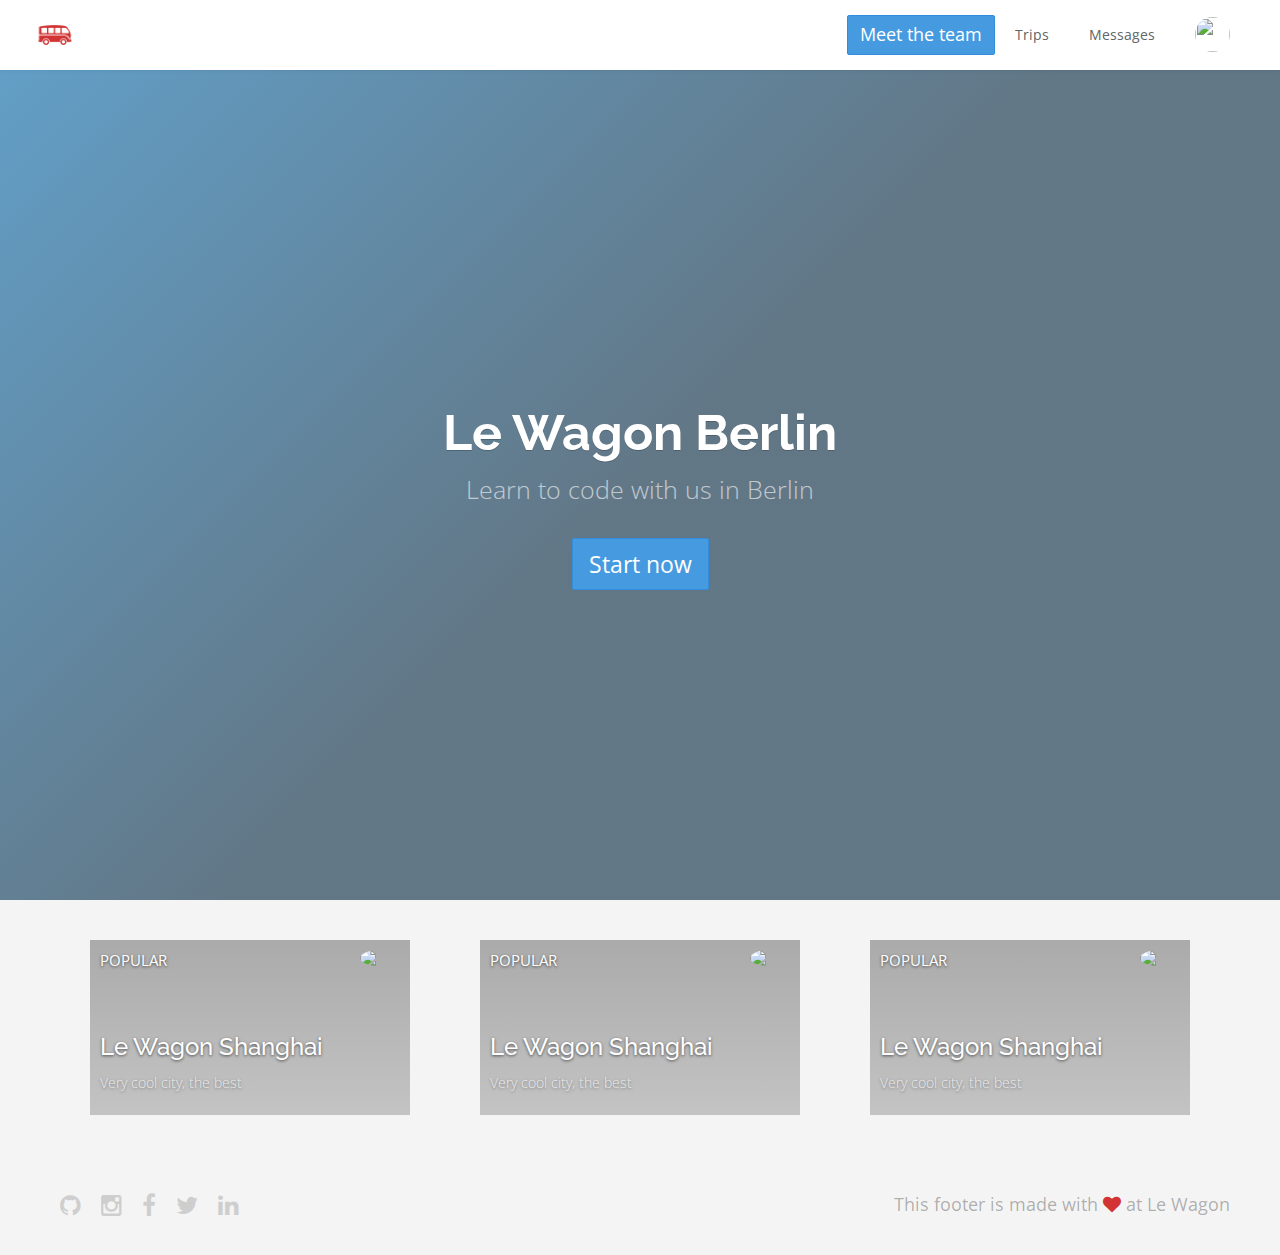
==== commit 16b312e6: "Automated commit at 2018-07-20 03:52:43 UTC by middleman-deploy 2.0.0-alpha" ====
--- a/index.html
+++ b/index.html
@@ -3,11 +3,19 @@
   <head>
     <meta charset="utf-8">
     <meta http-equiv="x-ua-compatible" content="ie=edge">
-    <meta name="viewport"
-          content="width=device-width, initial-scale=1, shrink-to-fit=no">
+    <meta name="viewport" content="width=device-width, initial-scale=1, shrink-to-fit=no">
+    <!-- Latest compiled and minified CSS -->
+    <link rel="stylesheet" href="https://maxcdn.bootstrapcdn.com/bootstrap/3.3.7/css/bootstrap.min.css" integrity="sha384-BVYiiSIFeK1dGmJRAkycuHAHRg32OmUcww7on3RYdg4Va+PmSTsz/K68vbdEjh4u" crossorigin="anonymous">
+
+    <!-- Optional theme -->
+    <link rel="stylesheet" href="https://maxcdn.bootstrapcdn.com/bootstrap/3.3.7/css/bootstrap-theme.min.css" integrity="sha384-rHyoN1iRsVXV4nD0JutlnGaslCJuC7uwjduW9SVrLvRYooPp2bWYgmgJQIXwl/Sp" crossorigin="anonymous">
+
+    <!-- Latest compiled and minified JavaScript -->
+    <script src="https://maxcdn.bootstrapcdn.com/bootstrap/3.3.7/js/bootstrap.min.js" integrity="sha384-Tc5IQib027qvyjSMfHjOMaLkfuWVxZxUPnCJA7l2mCWNIpG9mGCD8wGNIcPD7Txa" crossorigin="anonymous"></script>
+
     <!-- Use the title from a page's frontmatter if it has one -->
     <title>Le Wagon - Middleman</title>
-    <link href="stylesheets/application-db77c54b.css" rel="stylesheet" />
+    <link href="stylesheets/application-fd9f646c.css" rel="stylesheet" />
     <script src="javascripts/application-93de88c9.js"></script>
     <link href="images/favicon-f15af148.png" rel="icon" type="image/png" />
   </head>
@@ -21,7 +29,7 @@
   <!-- Right Navigation -->
   <div class="navbar-wagon-right hidden-xs hidden-sm">
 
-    <a href="" class="navbar-wagon-item navbar-wagon-link">Cities</a>
+    <a href="team.html" class="btn btn-primary">Meet the team</a>
     <a href="" class="navbar-wagon-item navbar-wagon-link">Trips</a>
     <a href="" class="navbar-wagon-item navbar-wagon-link">Messages</a>
 
@@ -51,16 +59,52 @@
   </div>
 </div>
    <!-- inject layouts/_navbar.html.erb -->
-    <div id="home">
-  <div class="home-content">
-    <img src="images/logo-acc9c0ec.png" width="200" alt="Logo" />
-    <p>
-      Middleman is now running!
-    </p>
-    <p class="about">
-      <a href="about.html">More about this template</a>
-    </p>
+    <div class="banner" style="background-image: linear-gradient(-225deg, rgba(0,101,168,0.6) 0%, rgba(0,36,61,0.6) 50%), url('https://kitt.lewagon.com/placeholder/cities/berlin');">
+  <div class="banner-content">
+    <h1>Le Wagon Berlin</h1>
+    <p>Learn to code with us in Berlin</p>
+    <a class="btn btn-primary btn-lg">Start now</a>
   </div>
+</div>
+
+  <div class="container">
+    <div class="row">
+      <div class="col-xs-12 col-sm-4">
+        <div class="card" style="background-image: linear-gradient(rgba(0,0,0,0.3), rgba(0,0,0,0.2)), url('https://kitt.lewagon.com/placeholder/cities/shanghai');">
+          <div class="card-category">Popular</div>
+          <div class="card-description">
+            <h2>Le Wagon Shanghai</h2>
+            <p>Very cool city, the best</p>
+          </div>
+          <img class="card-user" src="https://kitt.lewagon.com/placeholder/users/tgenaitay">
+          <a class="card-link" href="#" ></a>
+        </div>
+      </div>
+      <div class="col-xs-12 col-sm-4">
+        <div class="card" style="background-image: linear-gradient(rgba(0,0,0,0.3), rgba(0,0,0,0.2)), url('https://kitt.lewagon.com/placeholder/cities/shanghai');">
+          <div class="card-category">Popular</div>
+          <div class="card-description">
+            <h2>Le Wagon Shanghai</h2>
+            <p>Very cool city, the best</p>
+          </div>
+          <img class="card-user" src="https://kitt.lewagon.com/placeholder/users/tgenaitay">
+          <a class="card-link" href="#" ></a>
+        </div>
+      </div>
+      <div class="col-xs-12 col-sm-4">
+        <div class="card" style="background-image: linear-gradient(rgba(0,0,0,0.3), rgba(0,0,0,0.2)), url('https://kitt.lewagon.com/placeholder/cities/shanghai');">
+          <div class="card-category">Popular</div>
+          <div class="card-description">
+            <h2>Le Wagon Shanghai</h2>
+            <p>Very cool city, the best</p>
+          </div>
+          <img class="card-user" src="https://kitt.lewagon.com/placeholder/users/tgenaitay">
+          <a class="card-link" href="#" ></a>
+        </div>
+      </div>
+    </div>
+  </div>
+
 </div>
                       <!-- Page content is injected here -->
     <footer>
--- a/stylesheets/application-fd9f646c.css
+++ b/stylesheets/application-fd9f646c.css
@@ -0,0 +1,8 @@
+@import url("https://fonts.googleapis.com/css?family=Open+Sans:400,300,700|Raleway:400,100,300,700,500");/*!
+ * Bootstrap v3.3.7 (http://getbootstrap.com)
+ * Copyright 2011-2016 Twitter, Inc.
+ * Licensed under MIT (https://github.com/twbs/bootstrap/blob/master/LICENSE)
+ *//*! normalize.css v3.0.3 | MIT License | github.com/necolas/normalize.css */html{font-family:sans-serif;-ms-text-size-adjust:100%;-webkit-text-size-adjust:100%}body{margin:0}article,aside,details,figcaption,figure,footer,header,hgroup,main,menu,nav,section,summary{display:block}audio,canvas,progress,video{display:inline-block;vertical-align:baseline}audio:not([controls]){display:none;height:0}[hidden],template{display:none}a{background-color:transparent}a:active,a:hover{outline:0}abbr[title]{border-bottom:1px dotted}b,strong{font-weight:bold}dfn{font-style:italic}h1{font-size:2em;margin:0.67em 0}mark{background:#ff0;color:#000}small{font-size:80%}sub,sup{font-size:75%;line-height:0;position:relative;vertical-align:baseline}sup{top:-0.5em}sub{bottom:-0.25em}img{border:0}svg:not(:root){overflow:hidden}figure{margin:1em 40px}hr{-webkit-box-sizing:content-box;box-sizing:content-box;height:0}pre{overflow:auto}code,kbd,pre,samp{font-family:monospace, monospace;font-size:1em}button,input,optgroup,select,textarea{color:inherit;font:inherit;margin:0}button{overflow:visible}button,select{text-transform:none}button,html input[type="button"],input[type="reset"],input[type="submit"]{-webkit-appearance:button;cursor:pointer}button[disabled],html input[disabled]{cursor:default}button::-moz-focus-inner,input::-moz-focus-inner{border:0;padding:0}input{line-height:normal}input[type="checkbox"],input[type="radio"]{-webkit-box-sizing:border-box;box-sizing:border-box;padding:0}input[type="number"]::-webkit-inner-spin-button,input[type="number"]::-webkit-outer-spin-button{height:auto}input[type="search"]{-webkit-appearance:textfield;-webkit-box-sizing:content-box;box-sizing:content-box}input[type="search"]::-webkit-search-cancel-button,input[type="search"]::-webkit-search-decoration{-webkit-appearance:none}fieldset{border:1px solid #c0c0c0;margin:0 2px;padding:0.35em 0.625em 0.75em}legend{border:0;padding:0}textarea{overflow:auto}optgroup{font-weight:bold}table{border-collapse:collapse;border-spacing:0}td,th{padding:0}/*! Source: https://github.com/h5bp/html5-boilerplate/blob/master/src/css/main.css */@media print{*,*:before,*:after{background:transparent !important;color:#000 !important;-webkit-box-shadow:none !important;box-shadow:none !important;text-shadow:none !important}a,a:visited{text-decoration:underline}a[href]:after{content:" (" attr(href) ")"}abbr[title]:after{content:" (" attr(title) ")"}a[href^="#"]:after,a[href^="javascript:"]:after{content:""}pre,blockquote{border:1px solid #999;page-break-inside:avoid}thead{display:table-header-group}tr,img{page-break-inside:avoid}img{max-width:100% !important}p,h2,h3{orphans:3;widows:3}h2,h3{page-break-after:avoid}.navbar{display:none}.btn>.caret,.dropup>.btn>.caret{border-top-color:#000 !important}.label{border:1px solid #000}.table{border-collapse:collapse !important}.table td,.table th{background-color:#fff !important}.table-bordered th,.table-bordered td{border:1px solid #ddd !important}}@font-face{font-family:'Glyphicons Halflings';src:url("../assets/bootstrap/glyphicons-halflings-regular-86b6f62b.eot");src:url("../assets/bootstrap/glyphicons-halflings-regular-86b6f62b.eot?#iefix") format("embedded-opentype"),url("../assets/bootstrap/glyphicons-halflings-regular-ca35b697.woff2") format("woff2"),url("../assets/bootstrap/glyphicons-halflings-regular-278e49a8.woff") format("woff"),url("../assets/bootstrap/glyphicons-halflings-regular-44bc1850.ttf") format("truetype"),url("../assets/bootstrap/glyphicons-halflings-regular-de51a849.svg#glyphicons_halflingsregular") format("svg")}.glyphicon{position:relative;top:1px;display:inline-block;font-family:'Glyphicons Halflings';font-style:normal;font-weight:normal;line-height:1;-webkit-font-smoothing:antialiased;-moz-osx-font-smoothing:grayscale}.glyphicon-asterisk:before{content:"\002a"}.glyphicon-plus:before{content:"\002b"}.glyphicon-euro:before,.glyphicon-eur:before{content:"\20ac"}.glyphicon-minus:before{content:"\2212"}.glyphicon-cloud:before{content:"\2601"}.glyphicon-envelope:before{content:"\2709"}.glyphicon-pencil:before{content:"\270f"}.glyphicon-glass:before{content:"\e001"}.glyphicon-music:before{content:"\e002"}.glyphicon-search:before{content:"\e003"}.glyphicon-heart:before{content:"\e005"}.glyphicon-star:before{content:"\e006"}.glyphicon-star-empty:before{content:"\e007"}.glyphicon-user:before{content:"\e008"}.glyphicon-film:before{content:"\e009"}.glyphicon-th-large:before{content:"\e010"}.glyphicon-th:before{content:"\e011"}.glyphicon-th-list:before{content:"\e012"}.glyphicon-ok:before{content:"\e013"}.glyphicon-remove:before{content:"\e014"}.glyphicon-zoom-in:before{content:"\e015"}.glyphicon-zoom-out:before{content:"\e016"}.glyphicon-off:before{content:"\e017"}.glyphicon-signal:before{content:"\e018"}.glyphicon-cog:before{content:"\e019"}.glyphicon-trash:before{content:"\e020"}.glyphicon-home:before{content:"\e021"}.glyphicon-file:before{content:"\e022"}.glyphicon-time:before{content:"\e023"}.glyphicon-road:before{content:"\e024"}.glyphicon-download-alt:before{content:"\e025"}.glyphicon-download:before{content:"\e026"}.glyphicon-upload:before{content:"\e027"}.glyphicon-inbox:before{content:"\e028"}.glyphicon-play-circle:before{content:"\e029"}.glyphicon-repeat:before{content:"\e030"}.glyphicon-refresh:before{content:"\e031"}.glyphicon-list-alt:before{content:"\e032"}.glyphicon-lock:before{content:"\e033"}.glyphicon-flag:before{content:"\e034"}.glyphicon-headphones:before{content:"\e035"}.glyphicon-volume-off:before{content:"\e036"}.glyphicon-volume-down:before{content:"\e037"}.glyphicon-volume-up:before{content:"\e038"}.glyphicon-qrcode:before{content:"\e039"}.glyphicon-barcode:before{content:"\e040"}.glyphicon-tag:before{content:"\e041"}.glyphicon-tags:before{content:"\e042"}.glyphicon-book:before{content:"\e043"}.glyphicon-bookmark:before{content:"\e044"}.glyphicon-print:before{content:"\e045"}.glyphicon-camera:before{content:"\e046"}.glyphicon-font:before{content:"\e047"}.glyphicon-bold:before{content:"\e048"}.glyphicon-italic:before{content:"\e049"}.glyphicon-text-height:before{content:"\e050"}.glyphicon-text-width:before{content:"\e051"}.glyphicon-align-left:before{content:"\e052"}.glyphicon-align-center:before{content:"\e053"}.glyphicon-align-right:before{content:"\e054"}.glyphicon-align-justify:before{content:"\e055"}.glyphicon-list:before{content:"\e056"}.glyphicon-indent-left:before{content:"\e057"}.glyphicon-indent-right:before{content:"\e058"}.glyphicon-facetime-video:before{content:"\e059"}.glyphicon-picture:before{content:"\e060"}.glyphicon-map-marker:before{content:"\e062"}.glyphicon-adjust:before{content:"\e063"}.glyphicon-tint:before{content:"\e064"}.glyphicon-edit:before{content:"\e065"}.glyphicon-share:before{content:"\e066"}.glyphicon-check:before{content:"\e067"}.glyphicon-move:before{content:"\e068"}.glyphicon-step-backward:before{content:"\e069"}.glyphicon-fast-backward:before{content:"\e070"}.glyphicon-backward:before{content:"\e071"}.glyphicon-play:before{content:"\e072"}.glyphicon-pause:before{content:"\e073"}.glyphicon-stop:before{content:"\e074"}.glyphicon-forward:before{content:"\e075"}.glyphicon-fast-forward:before{content:"\e076"}.glyphicon-step-forward:before{content:"\e077"}.glyphicon-eject:before{content:"\e078"}.glyphicon-chevron-left:before{content:"\e079"}.glyphicon-chevron-right:before{content:"\e080"}.glyphicon-plus-sign:before{content:"\e081"}.glyphicon-minus-sign:before{content:"\e082"}.glyphicon-remove-sign:before{content:"\e083"}.glyphicon-ok-sign:before{content:"\e084"}.glyphicon-question-sign:before{content:"\e085"}.glyphicon-info-sign:before{content:"\e086"}.glyphicon-screenshot:before{content:"\e087"}.glyphicon-remove-circle:before{content:"\e088"}.glyphicon-ok-circle:before{content:"\e089"}.glyphicon-ban-circle:before{content:"\e090"}.glyphicon-arrow-left:before{content:"\e091"}.glyphicon-arrow-right:before{content:"\e092"}.glyphicon-arrow-up:before{content:"\e093"}.glyphicon-arrow-down:before{content:"\e094"}.glyphicon-share-alt:before{content:"\e095"}.glyphicon-resize-full:before{content:"\e096"}.glyphicon-resize-small:before{content:"\e097"}.glyphicon-exclamation-sign:before{content:"\e101"}.glyphicon-gift:before{content:"\e102"}.glyphicon-leaf:before{content:"\e103"}.glyphicon-fire:before{content:"\e104"}.glyphicon-eye-open:before{content:"\e105"}.glyphicon-eye-close:before{content:"\e106"}.glyphicon-warning-sign:before{content:"\e107"}.glyphicon-plane:before{content:"\e108"}.glyphicon-calendar:before{content:"\e109"}.glyphicon-random:before{content:"\e110"}.glyphicon-comment:before{content:"\e111"}.glyphicon-magnet:before{content:"\e112"}.glyphicon-chevron-up:before{content:"\e113"}.glyphicon-chevron-down:before{content:"\e114"}.glyphicon-retweet:before{content:"\e115"}.glyphicon-shopping-cart:before{content:"\e116"}.glyphicon-folder-close:before{content:"\e117"}.glyphicon-folder-open:before{content:"\e118"}.glyphicon-resize-vertical:before{content:"\e119"}.glyphicon-resize-horizontal:before{content:"\e120"}.glyphicon-hdd:before{content:"\e121"}.glyphicon-bullhorn:before{content:"\e122"}.glyphicon-bell:before{content:"\e123"}.glyphicon-certificate:before{content:"\e124"}.glyphicon-thumbs-up:before{content:"\e125"}.glyphicon-thumbs-down:before{content:"\e126"}.glyphicon-hand-right:before{content:"\e127"}.glyphicon-hand-left:before{content:"\e128"}.glyphicon-hand-up:before{content:"\e129"}.glyphicon-hand-down:before{content:"\e130"}.glyphicon-circle-arrow-right:before{content:"\e131"}.glyphicon-circle-arrow-left:before{content:"\e132"}.glyphicon-circle-arrow-up:before{content:"\e133"}.glyphicon-circle-arrow-down:before{content:"\e134"}.glyphicon-globe:before{content:"\e135"}.glyphicon-wrench:before{content:"\e136"}.glyphicon-tasks:before{content:"\e137"}.glyphicon-filter:before{content:"\e138"}.glyphicon-briefcase:before{content:"\e139"}.glyphicon-fullscreen:before{content:"\e140"}.glyphicon-dashboard:before{content:"\e141"}.glyphicon-paperclip:before{content:"\e142"}.glyphicon-heart-empty:before{content:"\e143"}.glyphicon-link:before{content:"\e144"}.glyphicon-phone:before{content:"\e145"}.glyphicon-pushpin:before{content:"\e146"}.glyphicon-usd:before{content:"\e148"}.glyphicon-gbp:before{content:"\e149"}.glyphicon-sort:before{content:"\e150"}.glyphicon-sort-by-alphabet:before{content:"\e151"}.glyphicon-sort-by-alphabet-alt:before{content:"\e152"}.glyphicon-sort-by-order:before{content:"\e153"}.glyphicon-sort-by-order-alt:before{content:"\e154"}.glyphicon-sort-by-attributes:before{content:"\e155"}.glyphicon-sort-by-attributes-alt:before{content:"\e156"}.glyphicon-unchecked:before{content:"\e157"}.glyphicon-expand:before{content:"\e158"}.glyphicon-collapse-down:before{content:"\e159"}.glyphicon-collapse-up:before{content:"\e160"}.glyphicon-log-in:before{content:"\e161"}.glyphicon-flash:before{content:"\e162"}.glyphicon-log-out:before{content:"\e163"}.glyphicon-new-window:before{content:"\e164"}.glyphicon-record:before{content:"\e165"}.glyphicon-save:before{content:"\e166"}.glyphicon-open:before{content:"\e167"}.glyphicon-saved:before{content:"\e168"}.glyphicon-import:before{content:"\e169"}.glyphicon-export:before{content:"\e170"}.glyphicon-send:before{content:"\e171"}.glyphicon-floppy-disk:before{content:"\e172"}.glyphicon-floppy-saved:before{content:"\e173"}.glyphicon-floppy-remove:before{content:"\e174"}.glyphicon-floppy-save:before{content:"\e175"}.glyphicon-floppy-open:before{content:"\e176"}.glyphicon-credit-card:before{content:"\e177"}.glyphicon-transfer:before{content:"\e178"}.glyphicon-cutlery:before{content:"\e179"}.glyphicon-header:before{content:"\e180"}.glyphicon-compressed:before{content:"\e181"}.glyphicon-earphone:before{content:"\e182"}.glyphicon-phone-alt:before{content:"\e183"}.glyphicon-tower:before{content:"\e184"}.glyphicon-stats:before{content:"\e185"}.glyphicon-sd-video:before{content:"\e186"}.glyphicon-hd-video:before{content:"\e187"}.glyphicon-subtitles:before{content:"\e188"}.glyphicon-sound-stereo:before{content:"\e189"}.glyphicon-sound-dolby:before{content:"\e190"}.glyphicon-sound-5-1:before{content:"\e191"}.glyphicon-sound-6-1:before{content:"\e192"}.glyphicon-sound-7-1:before{content:"\e193"}.glyphicon-copyright-mark:before{content:"\e194"}.glyphicon-registration-mark:before{content:"\e195"}.glyphicon-cloud-download:before{content:"\e197"}.glyphicon-cloud-upload:before{content:"\e198"}.glyphicon-tree-conifer:before{content:"\e199"}.glyphicon-tree-deciduous:before{content:"\e200"}.glyphicon-cd:before{content:"\e201"}.glyphicon-save-file:before{content:"\e202"}.glyphicon-open-file:before{content:"\e203"}.glyphicon-level-up:before{content:"\e204"}.glyphicon-copy:before{content:"\e205"}.glyphicon-paste:before{content:"\e206"}.glyphicon-alert:before{content:"\e209"}.glyphicon-equalizer:before{content:"\e210"}.glyphicon-king:before{content:"\e211"}.glyphicon-queen:before{content:"\e212"}.glyphicon-pawn:before{content:"\e213"}.glyphicon-bishop:before{content:"\e214"}.glyphicon-knight:before{content:"\e215"}.glyphicon-baby-formula:before{content:"\e216"}.glyphicon-tent:before{content:"\26fa"}.glyphicon-blackboard:before{content:"\e218"}.glyphicon-bed:before{content:"\e219"}.glyphicon-apple:before{content:"\f8ff"}.glyphicon-erase:before{content:"\e221"}.glyphicon-hourglass:before{content:"\231b"}.glyphicon-lamp:before{content:"\e223"}.glyphicon-duplicate:before{content:"\e224"}.glyphicon-piggy-bank:before{content:"\e225"}.glyphicon-scissors:before{content:"\e226"}.glyphicon-bitcoin:before{content:"\e227"}.glyphicon-btc:before{content:"\e227"}.glyphicon-xbt:before{content:"\e227"}.glyphicon-yen:before{content:"\00a5"}.glyphicon-jpy:before{content:"\00a5"}.glyphicon-ruble:before{content:"\20bd"}.glyphicon-rub:before{content:"\20bd"}.glyphicon-scale:before{content:"\e230"}.glyphicon-ice-lolly:before{content:"\e231"}.glyphicon-ice-lolly-tasted:before{content:"\e232"}.glyphicon-education:before{content:"\e233"}.glyphicon-option-horizontal:before{content:"\e234"}.glyphicon-option-vertical:before{content:"\e235"}.glyphicon-menu-hamburger:before{content:"\e236"}.glyphicon-modal-window:before{content:"\e237"}.glyphicon-oil:before{content:"\e238"}.glyphicon-grain:before{content:"\e239"}.glyphicon-sunglasses:before{content:"\e240"}.glyphicon-text-size:before{content:"\e241"}.glyphicon-text-color:before{content:"\e242"}.glyphicon-text-background:before{content:"\e243"}.glyphicon-object-align-top:before{content:"\e244"}.glyphicon-object-align-bottom:before{content:"\e245"}.glyphicon-object-align-horizontal:before{content:"\e246"}.glyphicon-object-align-left:before{content:"\e247"}.glyphicon-object-align-vertical:before{content:"\e248"}.glyphicon-object-align-right:before{content:"\e249"}.glyphicon-triangle-right:before{content:"\e250"}.glyphicon-triangle-left:before{content:"\e251"}.glyphicon-triangle-bottom:before{content:"\e252"}.glyphicon-triangle-top:before{content:"\e253"}.glyphicon-console:before{content:"\e254"}.glyphicon-superscript:before{content:"\e255"}.glyphicon-subscript:before{content:"\e256"}.glyphicon-menu-left:before{content:"\e257"}.glyphicon-menu-right:before{content:"\e258"}.glyphicon-menu-down:before{content:"\e259"}.glyphicon-menu-up:before{content:"\e260"}*{-webkit-box-sizing:border-box;box-sizing:border-box}*:before,*:after{-webkit-box-sizing:border-box;box-sizing:border-box}html{font-size:10px;-webkit-tap-highlight-color:transparent}body{font-family:"Open Sans", "Helvetica", "sans-serif";font-size:18px;line-height:1.42857143;color:#333333;background-color:#F4F4F4}input,button,select,textarea{font-family:inherit;font-size:inherit;line-height:inherit}a{color:#469AE0;text-decoration:none}a:hover,a:focus{color:#1f74ba;text-decoration:underline}a:focus{outline:5px auto -webkit-focus-ring-color;outline-offset:-2px}figure{margin:0}img{vertical-align:middle}.img-responsive{display:block;max-width:100%;height:auto}.img-rounded{border-radius:2px}.img-thumbnail{padding:4px;line-height:1.42857143;background-color:#F4F4F4;border:1px solid #ddd;border-radius:2px;-webkit-transition:all 0.2s ease-in-out;transition:all 0.2s ease-in-out;display:inline-block;max-width:100%;height:auto}.img-circle{border-radius:50%}hr{margin-top:25px;margin-bottom:25px;border:0;border-top:1px solid #eeeeee}.sr-only{position:absolute;width:1px;height:1px;margin:-1px;padding:0;overflow:hidden;clip:rect(0, 0, 0, 0);border:0}.sr-only-focusable:active,.sr-only-focusable:focus{position:static;width:auto;height:auto;margin:0;overflow:visible;clip:auto}[role="button"]{cursor:pointer}h1,h2,h3,h4,h5,h6,.h1,.h2,.h3,.h4,.h5,.h6{font-family:"Raleway", "Helvetica", "sans-serif";font-weight:500;line-height:1.1;color:inherit}h1 small,h1 .small,h2 small,h2 .small,h3 small,h3 .small,h4 small,h4 .small,h5 small,h5 .small,h6 small,h6 .small,.h1 small,.h1 .small,.h2 small,.h2 .small,.h3 small,.h3 .small,.h4 small,.h4 .small,.h5 small,.h5 .small,.h6 small,.h6 .small{font-weight:normal;line-height:1;color:#777777}h1,.h1,h2,.h2,h3,.h3{margin-top:25px;margin-bottom:12.5px}h1 small,h1 .small,.h1 small,.h1 .small,h2 small,h2 .small,.h2 small,.h2 .small,h3 small,h3 .small,.h3 small,.h3 .small{font-size:65%}h4,.h4,h5,.h5,h6,.h6{margin-top:12.5px;margin-bottom:12.5px}h4 small,h4 .small,.h4 small,.h4 .small,h5 small,h5 .small,.h5 small,.h5 .small,h6 small,h6 .small,.h6 small,.h6 .small{font-size:75%}h1,.h1{font-size:46px}h2,.h2{font-size:38px}h3,.h3{font-size:31px}h4,.h4{font-size:23px}h5,.h5{font-size:18px}h6,.h6{font-size:16px}p{margin:0 0 12.5px}.lead{margin-bottom:25px;font-size:20px;font-weight:300;line-height:1.4}@media (min-width: 768px){.lead{font-size:27px}}small,.small{font-size:88%}mark,.mark{background-color:#fcf8e3;padding:.2em}.text-left{text-align:left}.text-right{text-align:right}.text-center{text-align:center}.text-justify{text-align:justify}.text-nowrap{white-space:nowrap}.text-lowercase{text-transform:lowercase}.text-uppercase,.initialism{text-transform:uppercase}.text-capitalize{text-transform:capitalize}.text-muted{color:#777777}.text-primary{color:#469AE0}a.text-primary:hover,a.text-primary:focus{color:#2381d0}.text-success{color:#3c763d}a.text-success:hover,a.text-success:focus{color:#2b542c}.text-info{color:#31708f}a.text-info:hover,a.text-info:focus{color:#245269}.text-warning{color:#8a6d3b}a.text-warning:hover,a.text-warning:focus{color:#66512c}.text-danger{color:#a94442}a.text-danger:hover,a.text-danger:focus{color:#843534}.bg-primary{color:#fff}.bg-primary{background-color:#469AE0}a.bg-primary:hover,a.bg-primary:focus{background-color:#2381d0}.bg-success{background-color:#dff0d8}a.bg-success:hover,a.bg-success:focus{background-color:#c1e2b3}.bg-info{background-color:#d9edf7}a.bg-info:hover,a.bg-info:focus{background-color:#afd9ee}.bg-warning{background-color:#fcf8e3}a.bg-warning:hover,a.bg-warning:focus{background-color:#f7ecb5}.bg-danger{background-color:#f2dede}a.bg-danger:hover,a.bg-danger:focus{background-color:#e4b9b9}.page-header{padding-bottom:11.5px;margin:50px 0 25px;border-bottom:1px solid #eeeeee}ul,ol{margin-top:0;margin-bottom:12.5px}ul ul,ul ol,ol ul,ol ol{margin-bottom:0}.list-unstyled{padding-left:0;list-style:none}.list-inline{padding-left:0;list-style:none;margin-left:-5px}.list-inline>li{display:inline-block;padding-left:5px;padding-right:5px}dl{margin-top:0;margin-bottom:25px}dt,dd{line-height:1.42857143}dt{font-weight:bold}dd{margin-left:0}.dl-horizontal dd:before,.dl-horizontal dd:after{content:" ";display:table}.dl-horizontal dd:after{clear:both}@media (min-width: 768px){.dl-horizontal dt{float:left;width:160px;clear:left;text-align:right;overflow:hidden;text-overflow:ellipsis;white-space:nowrap}.dl-horizontal dd{margin-left:180px}}abbr[title],abbr[data-original-title]{cursor:help;border-bottom:1px dotted #777777}.initialism{font-size:90%}blockquote{padding:12.5px 25px;margin:0 0 25px;font-size:22.5px;border-left:5px solid #eeeeee}blockquote p:last-child,blockquote ul:last-child,blockquote ol:last-child{margin-bottom:0}blockquote footer,blockquote small,blockquote .small{display:block;font-size:80%;line-height:1.42857143;color:#777777}blockquote footer:before,blockquote small:before,blockquote .small:before{content:'\2014 \00A0'}.blockquote-reverse,blockquote.pull-right{padding-right:15px;padding-left:0;border-right:5px solid #eeeeee;border-left:0;text-align:right}.blockquote-reverse footer:before,.blockquote-reverse small:before,.blockquote-reverse .small:before,blockquote.pull-right footer:before,blockquote.pull-right small:before,blockquote.pull-right .small:before{content:''}.blockquote-reverse footer:after,.blockquote-reverse small:after,.blockquote-reverse .small:after,blockquote.pull-right footer:after,blockquote.pull-right small:after,blockquote.pull-right .small:after{content:'\00A0 \2014'}address{margin-bottom:25px;font-style:normal;line-height:1.42857143}code,kbd,pre,samp{font-family:Menlo, Monaco, Consolas, "Courier New", monospace}code{padding:2px 4px;font-size:90%;color:#c7254e;background-color:#f9f2f4;border-radius:2px}kbd{padding:2px 4px;font-size:90%;color:#fff;background-color:#333;border-radius:2px;-webkit-box-shadow:inset 0 -1px 0 rgba(0,0,0,0.25);box-shadow:inset 0 -1px 0 rgba(0,0,0,0.25)}kbd kbd{padding:0;font-size:100%;font-weight:bold;-webkit-box-shadow:none;box-shadow:none}pre{display:block;padding:12px;margin:0 0 12.5px;font-size:17px;line-height:1.42857143;word-break:break-all;word-wrap:break-word;color:#333333;background-color:#f5f5f5;border:1px solid #ccc;border-radius:2px}pre code{padding:0;font-size:inherit;color:inherit;white-space:pre-wrap;background-color:transparent;border-radius:0}.pre-scrollable{max-height:340px;overflow-y:scroll}.container{margin-right:auto;margin-left:auto;padding-left:15px;padding-right:15px}.container:before,.container:after{content:" ";display:table}.container:after{clear:both}@media (min-width: 768px){.container{width:750px}}@media (min-width: 992px){.container{width:970px}}@media (min-width: 1200px){.container{width:1170px}}.container-fluid{margin-right:auto;margin-left:auto;padding-left:15px;padding-right:15px}.container-fluid:before,.container-fluid:after{content:" ";display:table}.container-fluid:after{clear:both}.row{margin-left:-15px;margin-right:-15px}.row:before,.row:after{content:" ";display:table}.row:after{clear:both}.col-xs-1,.col-sm-1,.col-md-1,.col-lg-1,.col-xs-2,.col-sm-2,.col-md-2,.col-lg-2,.col-xs-3,.col-sm-3,.col-md-3,.col-lg-3,.col-xs-4,.col-sm-4,.col-md-4,.col-lg-4,.col-xs-5,.col-sm-5,.col-md-5,.col-lg-5,.col-xs-6,.col-sm-6,.col-md-6,.col-lg-6,.col-xs-7,.col-sm-7,.col-md-7,.col-lg-7,.col-xs-8,.col-sm-8,.col-md-8,.col-lg-8,.col-xs-9,.col-sm-9,.col-md-9,.col-lg-9,.col-xs-10,.col-sm-10,.col-md-10,.col-lg-10,.col-xs-11,.col-sm-11,.col-md-11,.col-lg-11,.col-xs-12,.col-sm-12,.col-md-12,.col-lg-12{position:relative;min-height:1px;padding-left:15px;padding-right:15px}.col-xs-1,.col-xs-2,.col-xs-3,.col-xs-4,.col-xs-5,.col-xs-6,.col-xs-7,.col-xs-8,.col-xs-9,.col-xs-10,.col-xs-11,.col-xs-12{float:left}.col-xs-1{width:8.33333333%}.col-xs-2{width:16.66666667%}.col-xs-3{width:25%}.col-xs-4{width:33.33333333%}.col-xs-5{width:41.66666667%}.col-xs-6{width:50%}.col-xs-7{width:58.33333333%}.col-xs-8{width:66.66666667%}.col-xs-9{width:75%}.col-xs-10{width:83.33333333%}.col-xs-11{width:91.66666667%}.col-xs-12{width:100%}.col-xs-pull-0{right:auto}.col-xs-pull-1{right:8.33333333%}.col-xs-pull-2{right:16.66666667%}.col-xs-pull-3{right:25%}.col-xs-pull-4{right:33.33333333%}.col-xs-pull-5{right:41.66666667%}.col-xs-pull-6{right:50%}.col-xs-pull-7{right:58.33333333%}.col-xs-pull-8{right:66.66666667%}.col-xs-pull-9{right:75%}.col-xs-pull-10{right:83.33333333%}.col-xs-pull-11{right:91.66666667%}.col-xs-pull-12{right:100%}.col-xs-push-0{left:auto}.col-xs-push-1{left:8.33333333%}.col-xs-push-2{left:16.66666667%}.col-xs-push-3{left:25%}.col-xs-push-4{left:33.33333333%}.col-xs-push-5{left:41.66666667%}.col-xs-push-6{left:50%}.col-xs-push-7{left:58.33333333%}.col-xs-push-8{left:66.66666667%}.col-xs-push-9{left:75%}.col-xs-push-10{left:83.33333333%}.col-xs-push-11{left:91.66666667%}.col-xs-push-12{left:100%}.col-xs-offset-0{margin-left:0%}.col-xs-offset-1{margin-left:8.33333333%}.col-xs-offset-2{margin-left:16.66666667%}.col-xs-offset-3{margin-left:25%}.col-xs-offset-4{margin-left:33.33333333%}.col-xs-offset-5{margin-left:41.66666667%}.col-xs-offset-6{margin-left:50%}.col-xs-offset-7{margin-left:58.33333333%}.col-xs-offset-8{margin-left:66.66666667%}.col-xs-offset-9{margin-left:75%}.col-xs-offset-10{margin-left:83.33333333%}.col-xs-offset-11{margin-left:91.66666667%}.col-xs-offset-12{margin-left:100%}@media (min-width: 768px){.col-sm-1,.col-sm-2,.col-sm-3,.col-sm-4,.col-sm-5,.col-sm-6,.col-sm-7,.col-sm-8,.col-sm-9,.col-sm-10,.col-sm-11,.col-sm-12{float:left}.col-sm-1{width:8.33333333%}.col-sm-2{width:16.66666667%}.col-sm-3{width:25%}.col-sm-4{width:33.33333333%}.col-sm-5{width:41.66666667%}.col-sm-6{width:50%}.col-sm-7{width:58.33333333%}.col-sm-8{width:66.66666667%}.col-sm-9{width:75%}.col-sm-10{width:83.33333333%}.col-sm-11{width:91.66666667%}.col-sm-12{width:100%}.col-sm-pull-0{right:auto}.col-sm-pull-1{right:8.33333333%}.col-sm-pull-2{right:16.66666667%}.col-sm-pull-3{right:25%}.col-sm-pull-4{right:33.33333333%}.col-sm-pull-5{right:41.66666667%}.col-sm-pull-6{right:50%}.col-sm-pull-7{right:58.33333333%}.col-sm-pull-8{right:66.66666667%}.col-sm-pull-9{right:75%}.col-sm-pull-10{right:83.33333333%}.col-sm-pull-11{right:91.66666667%}.col-sm-pull-12{right:100%}.col-sm-push-0{left:auto}.col-sm-push-1{left:8.33333333%}.col-sm-push-2{left:16.66666667%}.col-sm-push-3{left:25%}.col-sm-push-4{left:33.33333333%}.col-sm-push-5{left:41.66666667%}.col-sm-push-6{left:50%}.col-sm-push-7{left:58.33333333%}.col-sm-push-8{left:66.66666667%}.col-sm-push-9{left:75%}.col-sm-push-10{left:83.33333333%}.col-sm-push-11{left:91.66666667%}.col-sm-push-12{left:100%}.col-sm-offset-0{margin-left:0%}.col-sm-offset-1{margin-left:8.33333333%}.col-sm-offset-2{margin-left:16.66666667%}.col-sm-offset-3{margin-left:25%}.col-sm-offset-4{margin-left:33.33333333%}.col-sm-offset-5{margin-left:41.66666667%}.col-sm-offset-6{margin-left:50%}.col-sm-offset-7{margin-left:58.33333333%}.col-sm-offset-8{margin-left:66.66666667%}.col-sm-offset-9{margin-left:75%}.col-sm-offset-10{margin-left:83.33333333%}.col-sm-offset-11{margin-left:91.66666667%}.col-sm-offset-12{margin-left:100%}}@media (min-width: 992px){.col-md-1,.col-md-2,.col-md-3,.col-md-4,.col-md-5,.col-md-6,.col-md-7,.col-md-8,.col-md-9,.col-md-10,.col-md-11,.col-md-12{float:left}.col-md-1{width:8.33333333%}.col-md-2{width:16.66666667%}.col-md-3{width:25%}.col-md-4{width:33.33333333%}.col-md-5{width:41.66666667%}.col-md-6{width:50%}.col-md-7{width:58.33333333%}.col-md-8{width:66.66666667%}.col-md-9{width:75%}.col-md-10{width:83.33333333%}.col-md-11{width:91.66666667%}.col-md-12{width:100%}.col-md-pull-0{right:auto}.col-md-pull-1{right:8.33333333%}.col-md-pull-2{right:16.66666667%}.col-md-pull-3{right:25%}.col-md-pull-4{right:33.33333333%}.col-md-pull-5{right:41.66666667%}.col-md-pull-6{right:50%}.col-md-pull-7{right:58.33333333%}.col-md-pull-8{right:66.66666667%}.col-md-pull-9{right:75%}.col-md-pull-10{right:83.33333333%}.col-md-pull-11{right:91.66666667%}.col-md-pull-12{right:100%}.col-md-push-0{left:auto}.col-md-push-1{left:8.33333333%}.col-md-push-2{left:16.66666667%}.col-md-push-3{left:25%}.col-md-push-4{left:33.33333333%}.col-md-push-5{left:41.66666667%}.col-md-push-6{left:50%}.col-md-push-7{left:58.33333333%}.col-md-push-8{left:66.66666667%}.col-md-push-9{left:75%}.col-md-push-10{left:83.33333333%}.col-md-push-11{left:91.66666667%}.col-md-push-12{left:100%}.col-md-offset-0{margin-left:0%}.col-md-offset-1{margin-left:8.33333333%}.col-md-offset-2{margin-left:16.66666667%}.col-md-offset-3{margin-left:25%}.col-md-offset-4{margin-left:33.33333333%}.col-md-offset-5{margin-left:41.66666667%}.col-md-offset-6{margin-left:50%}.col-md-offset-7{margin-left:58.33333333%}.col-md-offset-8{margin-left:66.66666667%}.col-md-offset-9{margin-left:75%}.col-md-offset-10{margin-left:83.33333333%}.col-md-offset-11{margin-left:91.66666667%}.col-md-offset-12{margin-left:100%}}@media (min-width: 1200px){.col-lg-1,.col-lg-2,.col-lg-3,.col-lg-4,.col-lg-5,.col-lg-6,.col-lg-7,.col-lg-8,.col-lg-9,.col-lg-10,.col-lg-11,.col-lg-12{float:left}.col-lg-1{width:8.33333333%}.col-lg-2{width:16.66666667%}.col-lg-3{width:25%}.col-lg-4{width:33.33333333%}.col-lg-5{width:41.66666667%}.col-lg-6{width:50%}.col-lg-7{width:58.33333333%}.col-lg-8{width:66.66666667%}.col-lg-9{width:75%}.col-lg-10{width:83.33333333%}.col-lg-11{width:91.66666667%}.col-lg-12{width:100%}.col-lg-pull-0{right:auto}.col-lg-pull-1{right:8.33333333%}.col-lg-pull-2{right:16.66666667%}.col-lg-pull-3{right:25%}.col-lg-pull-4{right:33.33333333%}.col-lg-pull-5{right:41.66666667%}.col-lg-pull-6{right:50%}.col-lg-pull-7{right:58.33333333%}.col-lg-pull-8{right:66.66666667%}.col-lg-pull-9{right:75%}.col-lg-pull-10{right:83.33333333%}.col-lg-pull-11{right:91.66666667%}.col-lg-pull-12{right:100%}.col-lg-push-0{left:auto}.col-lg-push-1{left:8.33333333%}.col-lg-push-2{left:16.66666667%}.col-lg-push-3{left:25%}.col-lg-push-4{left:33.33333333%}.col-lg-push-5{left:41.66666667%}.col-lg-push-6{left:50%}.col-lg-push-7{left:58.33333333%}.col-lg-push-8{left:66.66666667%}.col-lg-push-9{left:75%}.col-lg-push-10{left:83.33333333%}.col-lg-push-11{left:91.66666667%}.col-lg-push-12{left:100%}.col-lg-offset-0{margin-left:0%}.col-lg-offset-1{margin-left:8.33333333%}.col-lg-offset-2{margin-left:16.66666667%}.col-lg-offset-3{margin-left:25%}.col-lg-offset-4{margin-left:33.33333333%}.col-lg-offset-5{margin-left:41.66666667%}.col-lg-offset-6{margin-left:50%}.col-lg-offset-7{margin-left:58.33333333%}.col-lg-offset-8{margin-left:66.66666667%}.col-lg-offset-9{margin-left:75%}.col-lg-offset-10{margin-left:83.33333333%}.col-lg-offset-11{margin-left:91.66666667%}.col-lg-offset-12{margin-left:100%}}table{background-color:transparent}caption{padding-top:8px;padding-bottom:8px;color:#777777;text-align:left}th{text-align:left}.table{width:100%;max-width:100%;margin-bottom:25px}.table>thead>tr>th,.table>thead>tr>td,.table>tbody>tr>th,.table>tbody>tr>td,.table>tfoot>tr>th,.table>tfoot>tr>td{padding:8px;line-height:1.42857143;vertical-align:top;border-top:1px solid #ddd}.table>thead>tr>th{vertical-align:bottom;border-bottom:2px solid #ddd}.table>caption+thead>tr:first-child>th,.table>caption+thead>tr:first-child>td,.table>colgroup+thead>tr:first-child>th,.table>colgroup+thead>tr:first-child>td,.table>thead:first-child>tr:first-child>th,.table>thead:first-child>tr:first-child>td{border-top:0}.table>tbody+tbody{border-top:2px solid #ddd}.table .table{background-color:#F4F4F4}.table-condensed>thead>tr>th,.table-condensed>thead>tr>td,.table-condensed>tbody>tr>th,.table-condensed>tbody>tr>td,.table-condensed>tfoot>tr>th,.table-condensed>tfoot>tr>td{padding:5px}.table-bordered{border:1px solid #ddd}.table-bordered>thead>tr>th,.table-bordered>thead>tr>td,.table-bordered>tbody>tr>th,.table-bordered>tbody>tr>td,.table-bordered>tfoot>tr>th,.table-bordered>tfoot>tr>td{border:1px solid #ddd}.table-bordered>thead>tr>th,.table-bordered>thead>tr>td{border-bottom-width:2px}.table-striped>tbody>tr:nth-of-type(odd){background-color:#f9f9f9}.table-hover>tbody>tr:hover{background-color:#f5f5f5}table col[class*="col-"]{position:static;float:none;display:table-column}table td[class*="col-"],table th[class*="col-"]{position:static;float:none;display:table-cell}.table>thead>tr>td.active,.table>thead>tr>th.active,.table>thead>tr.active>td,.table>thead>tr.active>th,.table>tbody>tr>td.active,.table>tbody>tr>th.active,.table>tbody>tr.active>td,.table>tbody>tr.active>th,.table>tfoot>tr>td.active,.table>tfoot>tr>th.active,.table>tfoot>tr.active>td,.table>tfoot>tr.active>th{background-color:#f5f5f5}.table-hover>tbody>tr>td.active:hover,.table-hover>tbody>tr>th.active:hover,.table-hover>tbody>tr.active:hover>td,.table-hover>tbody>tr:hover>.active,.table-hover>tbody>tr.active:hover>th{background-color:#e8e8e8}.table>thead>tr>td.success,.table>thead>tr>th.success,.table>thead>tr.success>td,.table>thead>tr.success>th,.table>tbody>tr>td.success,.table>tbody>tr>th.success,.table>tbody>tr.success>td,.table>tbody>tr.success>th,.table>tfoot>tr>td.success,.table>tfoot>tr>th.success,.table>tfoot>tr.success>td,.table>tfoot>tr.success>th{background-color:#dff0d8}.table-hover>tbody>tr>td.success:hover,.table-hover>tbody>tr>th.success:hover,.table-hover>tbody>tr.success:hover>td,.table-hover>tbody>tr:hover>.success,.table-hover>tbody>tr.success:hover>th{background-color:#d0e9c6}.table>thead>tr>td.info,.table>thead>tr>th.info,.table>thead>tr.info>td,.table>thead>tr.info>th,.table>tbody>tr>td.info,.table>tbody>tr>th.info,.table>tbody>tr.info>td,.table>tbody>tr.info>th,.table>tfoot>tr>td.info,.table>tfoot>tr>th.info,.table>tfoot>tr.info>td,.table>tfoot>tr.info>th{background-color:#d9edf7}.table-hover>tbody>tr>td.info:hover,.table-hover>tbody>tr>th.info:hover,.table-hover>tbody>tr.info:hover>td,.table-hover>tbody>tr:hover>.info,.table-hover>tbody>tr.info:hover>th{background-color:#c4e3f3}.table>thead>tr>td.warning,.table>thead>tr>th.warning,.table>thead>tr.warning>td,.table>thead>tr.warning>th,.table>tbody>tr>td.warning,.table>tbody>tr>th.warning,.table>tbody>tr.warning>td,.table>tbody>tr.warning>th,.table>tfoot>tr>td.warning,.table>tfoot>tr>th.warning,.table>tfoot>tr.warning>td,.table>tfoot>tr.warning>th{background-color:#fcf8e3}.table-hover>tbody>tr>td.warning:hover,.table-hover>tbody>tr>th.warning:hover,.table-hover>tbody>tr.warning:hover>td,.table-hover>tbody>tr:hover>.warning,.table-hover>tbody>tr.warning:hover>th{background-color:#faf2cc}.table>thead>tr>td.danger,.table>thead>tr>th.danger,.table>thead>tr.danger>td,.table>thead>tr.danger>th,.table>tbody>tr>td.danger,.table>tbody>tr>th.danger,.table>tbody>tr.danger>td,.table>tbody>tr.danger>th,.table>tfoot>tr>td.danger,.table>tfoot>tr>th.danger,.table>tfoot>tr.danger>td,.table>tfoot>tr.danger>th{background-color:#f2dede}.table-hover>tbody>tr>td.danger:hover,.table-hover>tbody>tr>th.danger:hover,.table-hover>tbody>tr.danger:hover>td,.table-hover>tbody>tr:hover>.danger,.table-hover>tbody>tr.danger:hover>th{background-color:#ebcccc}.table-responsive{overflow-x:auto;min-height:0.01%}@media screen and (max-width: 767px){.table-responsive{width:100%;margin-bottom:18.75px;overflow-y:hidden;-ms-overflow-style:-ms-autohiding-scrollbar;border:1px solid #ddd}.table-responsive>.table{margin-bottom:0}.table-responsive>.table>thead>tr>th,.table-responsive>.table>thead>tr>td,.table-responsive>.table>tbody>tr>th,.table-responsive>.table>tbody>tr>td,.table-responsive>.table>tfoot>tr>th,.table-responsive>.table>tfoot>tr>td{white-space:nowrap}.table-responsive>.table-bordered{border:0}.table-responsive>.table-bordered>thead>tr>th:first-child,.table-responsive>.table-bordered>thead>tr>td:first-child,.table-responsive>.table-bordered>tbody>tr>th:first-child,.table-responsive>.table-bordered>tbody>tr>td:first-child,.table-responsive>.table-bordered>tfoot>tr>th:first-child,.table-responsive>.table-bordered>tfoot>tr>td:first-child{border-left:0}.table-responsive>.table-bordered>thead>tr>th:last-child,.table-responsive>.table-bordered>thead>tr>td:last-child,.table-responsive>.table-bordered>tbody>tr>th:last-child,.table-responsive>.table-bordered>tbody>tr>td:last-child,.table-responsive>.table-bordered>tfoot>tr>th:last-child,.table-responsive>.table-bordered>tfoot>tr>td:last-child{border-right:0}.table-responsive>.table-bordered>tbody>tr:last-child>th,.table-responsive>.table-bordered>tbody>tr:last-child>td,.table-responsive>.table-bordered>tfoot>tr:last-child>th,.table-responsive>.table-bordered>tfoot>tr:last-child>td{border-bottom:0}}fieldset{padding:0;margin:0;border:0;min-width:0}legend{display:block;width:100%;padding:0;margin-bottom:25px;font-size:27px;line-height:inherit;color:#333333;border:0;border-bottom:1px solid #e5e5e5}label{display:inline-block;max-width:100%;margin-bottom:5px;font-weight:bold}input[type="search"]{-webkit-box-sizing:border-box;box-sizing:border-box}input[type="radio"],input[type="checkbox"]{margin:4px 0 0;margin-top:1px \9;line-height:normal}input[type="file"]{display:block}input[type="range"]{display:block;width:100%}select[multiple],select[size]{height:auto}input[type="file"]:focus,input[type="radio"]:focus,input[type="checkbox"]:focus{outline:5px auto -webkit-focus-ring-color;outline-offset:-2px}output{display:block;padding-top:7px;font-size:18px;line-height:1.42857143;color:#000000}.form-control{display:block;width:100%;height:39px;padding:6px 12px;font-size:18px;line-height:1.42857143;color:#000000;background-color:#fff;background-image:none;border:1px solid #ccc;border-radius:2px;-webkit-box-shadow:inset 0 1px 1px rgba(0,0,0,0.075);box-shadow:inset 0 1px 1px rgba(0,0,0,0.075);-webkit-transition:border-color ease-in-out 0.15s, box-shadow ease-in-out 0.15s;-webkit-transition:border-color ease-in-out 0.15s, -webkit-box-shadow ease-in-out 0.15s;transition:border-color ease-in-out 0.15s, -webkit-box-shadow ease-in-out 0.15s;transition:border-color ease-in-out 0.15s, box-shadow ease-in-out 0.15s;transition:border-color ease-in-out 0.15s, box-shadow ease-in-out 0.15s, -webkit-box-shadow ease-in-out 0.15s}.form-control:focus{border-color:#66afe9;outline:0;-webkit-box-shadow:inset 0 1px 1px rgba(0,0,0,0.075),0 0 8px rgba(102,175,233,0.6);box-shadow:inset 0 1px 1px rgba(0,0,0,0.075),0 0 8px rgba(102,175,233,0.6)}.form-control::-moz-placeholder{color:#999;opacity:1}.form-control:-ms-input-placeholder{color:#999}.form-control::-webkit-input-placeholder{color:#999}.form-control::-ms-expand{border:0;background-color:transparent}.form-control[disabled],.form-control[readonly],fieldset[disabled] .form-control{background-color:#eeeeee;opacity:1}.form-control[disabled],fieldset[disabled] .form-control{cursor:not-allowed}textarea.form-control{height:auto}input[type="search"]{-webkit-appearance:none}@media screen and (-webkit-min-device-pixel-ratio: 0){input[type="date"].form-control,input[type="time"].form-control,input[type="datetime-local"].form-control,input[type="month"].form-control{line-height:39px}input[type="date"].input-sm,.input-group-sm>input[type="date"].form-control,.input-group-sm>input[type="date"].input-group-addon,.input-group-sm>.input-group-btn>input[type="date"].btn,.input-group-sm input[type="date"],input[type="time"].input-sm,.input-group-sm>input[type="time"].form-control,.input-group-sm>input[type="time"].input-group-addon,.input-group-sm>.input-group-btn>input[type="time"].btn,.input-group-sm input[type="time"],input[type="datetime-local"].input-sm,.input-group-sm>input[type="datetime-local"].form-control,.input-group-sm>input[type="datetime-local"].input-group-addon,.input-group-sm>.input-group-btn>input[type="datetime-local"].btn,.input-group-sm input[type="datetime-local"],input[type="month"].input-sm,.input-group-sm>input[type="month"].form-control,.input-group-sm>input[type="month"].input-group-addon,.input-group-sm>.input-group-btn>input[type="month"].btn,.input-group-sm input[type="month"]{line-height:36px}input[type="date"].input-lg,.input-group-lg>input[type="date"].form-control,.input-group-lg>input[type="date"].input-group-addon,.input-group-lg>.input-group-btn>input[type="date"].btn,.input-group-lg input[type="date"],input[type="time"].input-lg,.input-group-lg>input[type="time"].form-control,.input-group-lg>input[type="time"].input-group-addon,.input-group-lg>.input-group-btn>input[type="time"].btn,.input-group-lg input[type="time"],input[type="datetime-local"].input-lg,.input-group-lg>input[type="datetime-local"].form-control,.input-group-lg>input[type="datetime-local"].input-group-addon,.input-group-lg>.input-group-btn>input[type="datetime-local"].btn,.input-group-lg input[type="datetime-local"],input[type="month"].input-lg,.input-group-lg>input[type="month"].form-control,.input-group-lg>input[type="month"].input-group-addon,.input-group-lg>.input-group-btn>input[type="month"].btn,.input-group-lg input[type="month"]{line-height:53px}}.form-group{margin-bottom:15px}.radio,.checkbox{position:relative;display:block;margin-top:10px;margin-bottom:10px}.radio label,.checkbox label{min-height:25px;padding-left:20px;margin-bottom:0;font-weight:normal;cursor:pointer}.radio input[type="radio"],.radio-inline input[type="radio"],.checkbox input[type="checkbox"],.checkbox-inline input[type="checkbox"]{position:absolute;margin-left:-20px;margin-top:4px \9}.radio+.radio,.checkbox+.checkbox{margin-top:-5px}.radio-inline,.checkbox-inline{position:relative;display:inline-block;padding-left:20px;margin-bottom:0;vertical-align:middle;font-weight:normal;cursor:pointer}.radio-inline+.radio-inline,.checkbox-inline+.checkbox-inline{margin-top:0;margin-left:10px}input[type="radio"][disabled],input[type="radio"].disabled,fieldset[disabled] input[type="radio"],input[type="checkbox"][disabled],input[type="checkbox"].disabled,fieldset[disabled] input[type="checkbox"]{cursor:not-allowed}.radio-inline.disabled,fieldset[disabled] .radio-inline,.checkbox-inline.disabled,fieldset[disabled] .checkbox-inline{cursor:not-allowed}.radio.disabled label,fieldset[disabled] .radio label,.checkbox.disabled label,fieldset[disabled] .checkbox label{cursor:not-allowed}.form-control-static{padding-top:7px;padding-bottom:7px;margin-bottom:0;min-height:43px}.form-control-static.input-lg,.input-group-lg>.form-control-static.form-control,.input-group-lg>.form-control-static.input-group-addon,.input-group-lg>.input-group-btn>.form-control-static.btn,.form-control-static.input-sm,.input-group-sm>.form-control-static.form-control,.input-group-sm>.form-control-static.input-group-addon,.input-group-sm>.input-group-btn>.form-control-static.btn{padding-left:0;padding-right:0}.input-sm,.input-group-sm>.form-control,.input-group-sm>.input-group-addon,.input-group-sm>.input-group-btn>.btn{height:36px;padding:5px 10px;font-size:16px;line-height:1.5;border-radius:2px}select.input-sm,.input-group-sm>select.form-control,.input-group-sm>select.input-group-addon,.input-group-sm>.input-group-btn>select.btn{height:36px;line-height:36px}textarea.input-sm,.input-group-sm>textarea.form-control,.input-group-sm>textarea.input-group-addon,.input-group-sm>.input-group-btn>textarea.btn,select[multiple].input-sm,.input-group-sm>select[multiple].form-control,.input-group-sm>select[multiple].input-group-addon,.input-group-sm>.input-group-btn>select[multiple].btn{height:auto}.form-group-sm .form-control{height:36px;padding:5px 10px;font-size:16px;line-height:1.5;border-radius:2px}.form-group-sm select.form-control{height:36px;line-height:36px}.form-group-sm textarea.form-control,.form-group-sm select[multiple].form-control{height:auto}.form-group-sm .form-control-static{height:36px;min-height:41px;padding:6px 10px;font-size:16px;line-height:1.5}.input-lg,.input-group-lg>.form-control,.input-group-lg>.input-group-addon,.input-group-lg>.input-group-btn>.btn{height:53px;padding:10px 16px;font-size:23px;line-height:1.3333333;border-radius:2px}select.input-lg,.input-group-lg>select.form-control,.input-group-lg>select.input-group-addon,.input-group-lg>.input-group-btn>select.btn{height:53px;line-height:53px}textarea.input-lg,.input-group-lg>textarea.form-control,.input-group-lg>textarea.input-group-addon,.input-group-lg>.input-group-btn>textarea.btn,select[multiple].input-lg,.input-group-lg>select[multiple].form-control,.input-group-lg>select[multiple].input-group-addon,.input-group-lg>.input-group-btn>select[multiple].btn{height:auto}.form-group-lg .form-control{height:53px;padding:10px 16px;font-size:23px;line-height:1.3333333;border-radius:2px}.form-group-lg select.form-control{height:53px;line-height:53px}.form-group-lg textarea.form-control,.form-group-lg select[multiple].form-control{height:auto}.form-group-lg .form-control-static{height:53px;min-height:48px;padding:11px 16px;font-size:23px;line-height:1.3333333}.has-feedback{position:relative}.has-feedback .form-control{padding-right:48.75px}.form-control-feedback{position:absolute;top:0;right:0;z-index:2;display:block;width:39px;height:39px;line-height:39px;text-align:center;pointer-events:none}.input-lg+.form-control-feedback,.input-group-lg>.form-control+.form-control-feedback,.input-group-lg>.input-group-addon+.form-control-feedback,.input-group-lg>.input-group-btn>.btn+.form-control-feedback,.input-group-lg+.form-control-feedback,.form-group-lg .form-control+.form-control-feedback{width:53px;height:53px;line-height:53px}.input-sm+.form-control-feedback,.input-group-sm>.form-control+.form-control-feedback,.input-group-sm>.input-group-addon+.form-control-feedback,.input-group-sm>.input-group-btn>.btn+.form-control-feedback,.input-group-sm+.form-control-feedback,.form-group-sm .form-control+.form-control-feedback{width:36px;height:36px;line-height:36px}.has-success .help-block,.has-success .control-label,.has-success .radio,.has-success .checkbox,.has-success .radio-inline,.has-success .checkbox-inline,.has-success.radio label,.has-success.checkbox label,.has-success.radio-inline label,.has-success.checkbox-inline label{color:#3c763d}.has-success .form-control{border-color:#3c763d;-webkit-box-shadow:inset 0 1px 1px rgba(0,0,0,0.075);box-shadow:inset 0 1px 1px rgba(0,0,0,0.075)}.has-success .form-control:focus{border-color:#2b542c;-webkit-box-shadow:inset 0 1px 1px rgba(0,0,0,0.075),0 0 6px #67b168;box-shadow:inset 0 1px 1px rgba(0,0,0,0.075),0 0 6px #67b168}.has-success .input-group-addon{color:#3c763d;border-color:#3c763d;background-color:#dff0d8}.has-success .form-control-feedback{color:#3c763d}.has-warning .help-block,.has-warning .control-label,.has-warning .radio,.has-warning .checkbox,.has-warning .radio-inline,.has-warning .checkbox-inline,.has-warning.radio label,.has-warning.checkbox label,.has-warning.radio-inline label,.has-warning.checkbox-inline label{color:#8a6d3b}.has-warning .form-control{border-color:#8a6d3b;-webkit-box-shadow:inset 0 1px 1px rgba(0,0,0,0.075);box-shadow:inset 0 1px 1px rgba(0,0,0,0.075)}.has-warning .form-control:focus{border-color:#66512c;-webkit-box-shadow:inset 0 1px 1px rgba(0,0,0,0.075),0 0 6px #c0a16b;box-shadow:inset 0 1px 1px rgba(0,0,0,0.075),0 0 6px #c0a16b}.has-warning .input-group-addon{color:#8a6d3b;border-color:#8a6d3b;background-color:#fcf8e3}.has-warning .form-control-feedback{color:#8a6d3b}.has-error .help-block,.has-error .control-label,.has-error .radio,.has-error .checkbox,.has-error .radio-inline,.has-error .checkbox-inline,.has-error.radio label,.has-error.checkbox label,.has-error.radio-inline label,.has-error.checkbox-inline label{color:#a94442}.has-error .form-control{border-color:#a94442;-webkit-box-shadow:inset 0 1px 1px rgba(0,0,0,0.075);box-shadow:inset 0 1px 1px rgba(0,0,0,0.075)}.has-error .form-control:focus{border-color:#843534;-webkit-box-shadow:inset 0 1px 1px rgba(0,0,0,0.075),0 0 6px #ce8483;box-shadow:inset 0 1px 1px rgba(0,0,0,0.075),0 0 6px #ce8483}.has-error .input-group-addon{color:#a94442;border-color:#a94442;background-color:#f2dede}.has-error .form-control-feedback{color:#a94442}.has-feedback label ~ .form-control-feedback{top:30px}.has-feedback label.sr-only ~ .form-control-feedback{top:0}.help-block{display:block;margin-top:5px;margin-bottom:10px;color:#737373}@media (min-width: 768px){.form-inline .form-group{display:inline-block;margin-bottom:0;vertical-align:middle}.form-inline .form-control{display:inline-block;width:auto;vertical-align:middle}.form-inline .form-control-static{display:inline-block}.form-inline .input-group{display:inline-table;vertical-align:middle}.form-inline .input-group .input-group-addon,.form-inline .input-group .input-group-btn,.form-inline .input-group .form-control{width:auto}.form-inline .input-group>.form-control{width:100%}.form-inline .control-label{margin-bottom:0;vertical-align:middle}.form-inline .radio,.form-inline .checkbox{display:inline-block;margin-top:0;margin-bottom:0;vertical-align:middle}.form-inline .radio label,.form-inline .checkbox label{padding-left:0}.form-inline .radio input[type="radio"],.form-inline .checkbox input[type="checkbox"]{position:relative;margin-left:0}.form-inline .has-feedback .form-control-feedback{top:0}}.form-horizontal .radio,.form-horizontal .checkbox,.form-horizontal .radio-inline,.form-horizontal .checkbox-inline{margin-top:0;margin-bottom:0;padding-top:7px}.form-horizontal .radio,.form-horizontal .checkbox{min-height:32px}.form-horizontal .form-group{margin-left:-15px;margin-right:-15px}.form-horizontal .form-group:before,.form-horizontal .form-group:after{content:" ";display:table}.form-horizontal .form-group:after{clear:both}@media (min-width: 768px){.form-horizontal .control-label{text-align:right;margin-bottom:0;padding-top:7px}}.form-horizontal .has-feedback .form-control-feedback{right:15px}@media (min-width: 768px){.form-horizontal .form-group-lg .control-label{padding-top:11px;font-size:23px}}@media (min-width: 768px){.form-horizontal .form-group-sm .control-label{padding-top:6px;font-size:16px}}.btn{display:inline-block;margin-bottom:0;font-weight:normal;text-align:center;vertical-align:middle;-ms-touch-action:manipulation;touch-action:manipulation;cursor:pointer;background-image:none;border:1px solid transparent;white-space:nowrap;padding:6px 12px;font-size:18px;line-height:1.42857143;border-radius:2px;-webkit-user-select:none;-moz-user-select:none;-ms-user-select:none;user-select:none}.btn:focus,.btn.focus,.btn:active:focus,.btn:active.focus,.btn.active:focus,.btn.active.focus{outline:5px auto -webkit-focus-ring-color;outline-offset:-2px}.btn:hover,.btn:focus,.btn.focus{color:#333;text-decoration:none}.btn:active,.btn.active{outline:0;background-image:none;-webkit-box-shadow:inset 0 3px 5px rgba(0,0,0,0.125);box-shadow:inset 0 3px 5px rgba(0,0,0,0.125)}.btn.disabled,.btn[disabled],fieldset[disabled] .btn{cursor:not-allowed;opacity:0.65;filter:alpha(opacity=65);-webkit-box-shadow:none;box-shadow:none}a.btn.disabled,fieldset[disabled] a.btn{pointer-events:none}.btn-default{color:#333;background-color:#fff;border-color:#ccc}.btn-default:focus,.btn-default.focus{color:#333;background-color:#e6e6e6;border-color:#8c8c8c}.btn-default:hover{color:#333;background-color:#e6e6e6;border-color:#adadad}.btn-default:active,.btn-default.active,.open>.btn-default.dropdown-toggle{color:#333;background-color:#e6e6e6;border-color:#adadad}.btn-default:active:hover,.btn-default:active:focus,.btn-default:active.focus,.btn-default.active:hover,.btn-default.active:focus,.btn-default.active.focus,.open>.btn-default.dropdown-toggle:hover,.open>.btn-default.dropdown-toggle:focus,.open>.btn-default.dropdown-toggle.focus{color:#333;background-color:#d4d4d4;border-color:#8c8c8c}.btn-default:active,.btn-default.active,.open>.btn-default.dropdown-toggle{background-image:none}.btn-default.disabled:hover,.btn-default.disabled:focus,.btn-default.disabled.focus,.btn-default[disabled]:hover,.btn-default[disabled]:focus,.btn-default[disabled].focus,fieldset[disabled] .btn-default:hover,fieldset[disabled] .btn-default:focus,fieldset[disabled] .btn-default.focus{background-color:#fff;border-color:#ccc}.btn-default .badge{color:#fff;background-color:#333}.btn-primary{color:#fff;background-color:#469AE0;border-color:#308edc}.btn-primary:focus,.btn-primary.focus{color:#fff;background-color:#2381d0;border-color:#144b79}.btn-primary:hover{color:#fff;background-color:#2381d0;border-color:#1e6eb2}.btn-primary:active,.btn-primary.active,.open>.btn-primary.dropdown-toggle{color:#fff;background-color:#2381d0;border-color:#1e6eb2}.btn-primary:active:hover,.btn-primary:active:focus,.btn-primary:active.focus,.btn-primary.active:hover,.btn-primary.active:focus,.btn-primary.active.focus,.open>.btn-primary.dropdown-toggle:hover,.open>.btn-primary.dropdown-toggle:focus,.open>.btn-primary.dropdown-toggle.focus{color:#fff;background-color:#1e6eb2;border-color:#144b79}.btn-primary:active,.btn-primary.active,.open>.btn-primary.dropdown-toggle{background-image:none}.btn-primary.disabled:hover,.btn-primary.disabled:focus,.btn-primary.disabled.focus,.btn-primary[disabled]:hover,.btn-primary[disabled]:focus,.btn-primary[disabled].focus,fieldset[disabled] .btn-primary:hover,fieldset[disabled] .btn-primary:focus,fieldset[disabled] .btn-primary.focus{background-color:#469AE0;border-color:#308edc}.btn-primary .badge{color:#469AE0;background-color:#fff}.btn-success{color:#fff;background-color:#32B796;border-color:#2da386}.btn-success:focus,.btn-success.focus{color:#fff;background-color:#278f75;border-color:#113f34}.btn-success:hover{color:#fff;background-color:#278f75;border-color:#1f735e}.btn-success:active,.btn-success.active,.open>.btn-success.dropdown-toggle{color:#fff;background-color:#278f75;border-color:#1f735e}.btn-success:active:hover,.btn-success:active:focus,.btn-success:active.focus,.btn-success.active:hover,.btn-success.active:focus,.btn-success.active.focus,.open>.btn-success.dropdown-toggle:hover,.open>.btn-success.dropdown-toggle:focus,.open>.btn-success.dropdown-toggle.focus{color:#fff;background-color:#1f735e;border-color:#113f34}.btn-success:active,.btn-success.active,.open>.btn-success.dropdown-toggle{background-image:none}.btn-success.disabled:hover,.btn-success.disabled:focus,.btn-success.disabled.focus,.btn-success[disabled]:hover,.btn-success[disabled]:focus,.btn-success[disabled].focus,fieldset[disabled] .btn-success:hover,fieldset[disabled] .btn-success:focus,fieldset[disabled] .btn-success.focus{background-color:#32B796;border-color:#2da386}.btn-success .badge{color:#32B796;background-color:#fff}.btn-info{color:#fff;background-color:#FDB631;border-color:#fdad18}.btn-info:focus,.btn-info.focus{color:#fff;background-color:#f9a302;border-color:#946101}.btn-info:hover{color:#fff;background-color:#f9a302;border-color:#d58c02}.btn-info:active,.btn-info.active,.open>.btn-info.dropdown-toggle{color:#fff;background-color:#f9a302;border-color:#d58c02}.btn-info:active:hover,.btn-info:active:focus,.btn-info:active.focus,.btn-info.active:hover,.btn-info.active:focus,.btn-info.active.focus,.open>.btn-info.dropdown-toggle:hover,.open>.btn-info.dropdown-toggle:focus,.open>.btn-info.dropdown-toggle.focus{color:#fff;background-color:#d58c02;border-color:#946101}.btn-info:active,.btn-info.active,.open>.btn-info.dropdown-toggle{background-image:none}.btn-info.disabled:hover,.btn-info.disabled:focus,.btn-info.disabled.focus,.btn-info[disabled]:hover,.btn-info[disabled]:focus,.btn-info[disabled].focus,fieldset[disabled] .btn-info:hover,fieldset[disabled] .btn-info:focus,fieldset[disabled] .btn-info.focus{background-color:#FDB631;border-color:#fdad18}.btn-info .badge{color:#FDB631;background-color:#fff}.btn-warning{color:#fff;background-color:#E67E22;border-color:#d67118}.btn-warning:focus,.btn-warning.focus{color:#fff;background-color:#bf6516;border-color:#64350b}.btn-warning:hover{color:#fff;background-color:#bf6516;border-color:#9f5412}.btn-warning:active,.btn-warning.active,.open>.btn-warning.dropdown-toggle{color:#fff;background-color:#bf6516;border-color:#9f5412}.btn-warning:active:hover,.btn-warning:active:focus,.btn-warning:active.focus,.btn-warning.active:hover,.btn-warning.active:focus,.btn-warning.active.focus,.open>.btn-warning.dropdown-toggle:hover,.open>.btn-warning.dropdown-toggle:focus,.open>.btn-warning.dropdown-toggle.focus{color:#fff;background-color:#9f5412;border-color:#64350b}.btn-warning:active,.btn-warning.active,.open>.btn-warning.dropdown-toggle{background-image:none}.btn-warning.disabled:hover,.btn-warning.disabled:focus,.btn-warning.disabled.focus,.btn-warning[disabled]:hover,.btn-warning[disabled]:focus,.btn-warning[disabled].focus,fieldset[disabled] .btn-warning:hover,fieldset[disabled] .btn-warning:focus,fieldset[disabled] .btn-warning.focus{background-color:#E67E22;border-color:#d67118}.btn-warning .badge{color:#E67E22;background-color:#fff}.btn-danger{color:#fff;background-color:#EE5F5B;border-color:#ec4844}.btn-danger:focus,.btn-danger.focus{color:#fff;background-color:#e9322d;border-color:#9f1411}.btn-danger:hover{color:#fff;background-color:#e9322d;border-color:#dc1c17}.btn-danger:active,.btn-danger.active,.open>.btn-danger.dropdown-toggle{color:#fff;background-color:#e9322d;border-color:#dc1c17}.btn-danger:active:hover,.btn-danger:active:focus,.btn-danger:active.focus,.btn-danger.active:hover,.btn-danger.active:focus,.btn-danger.active.focus,.open>.btn-danger.dropdown-toggle:hover,.open>.btn-danger.dropdown-toggle:focus,.open>.btn-danger.dropdown-toggle.focus{color:#fff;background-color:#dc1c17;border-color:#9f1411}.btn-danger:active,.btn-danger.active,.open>.btn-danger.dropdown-toggle{background-image:none}.btn-danger.disabled:hover,.btn-danger.disabled:focus,.btn-danger.disabled.focus,.btn-danger[disabled]:hover,.btn-danger[disabled]:focus,.btn-danger[disabled].focus,fieldset[disabled] .btn-danger:hover,fieldset[disabled] .btn-danger:focus,fieldset[disabled] .btn-danger.focus{background-color:#EE5F5B;border-color:#ec4844}.btn-danger .badge{color:#EE5F5B;background-color:#fff}.btn-link{color:#469AE0;font-weight:normal;border-radius:0}.btn-link,.btn-link:active,.btn-link.active,.btn-link[disabled],fieldset[disabled] .btn-link{background-color:transparent;-webkit-box-shadow:none;box-shadow:none}.btn-link,.btn-link:hover,.btn-link:focus,.btn-link:active{border-color:transparent}.btn-link:hover,.btn-link:focus{color:#1f74ba;text-decoration:underline;background-color:transparent}.btn-link[disabled]:hover,.btn-link[disabled]:focus,fieldset[disabled] .btn-link:hover,fieldset[disabled] .btn-link:focus{color:#777777;text-decoration:none}.btn-lg,.btn-group-lg>.btn{padding:10px 16px;font-size:23px;line-height:1.3333333;border-radius:2px}.btn-sm,.btn-group-sm>.btn{padding:5px 10px;font-size:16px;line-height:1.5;border-radius:2px}.btn-xs,.btn-group-xs>.btn{padding:1px 5px;font-size:16px;line-height:1.5;border-radius:2px}.btn-block{display:block;width:100%}.btn-block+.btn-block{margin-top:5px}input[type="submit"].btn-block,input[type="reset"].btn-block,input[type="button"].btn-block{width:100%}.fade{opacity:0;-webkit-transition:opacity 0.15s linear;transition:opacity 0.15s linear}.fade.in{opacity:1}.collapse{display:none}.collapse.in{display:block}tr.collapse.in{display:table-row}tbody.collapse.in{display:table-row-group}.collapsing{position:relative;height:0;overflow:hidden;-webkit-transition-property:height, visibility;transition-property:height, visibility;-webkit-transition-duration:0.35s;transition-duration:0.35s;-webkit-transition-timing-function:ease;transition-timing-function:ease}.caret{display:inline-block;width:0;height:0;margin-left:2px;vertical-align:middle;border-top:4px dashed;border-top:4px solid \9;border-right:4px solid transparent;border-left:4px solid transparent}.dropup,.dropdown{position:relative}.dropdown-toggle:focus{outline:0}.dropdown-menu{position:absolute;top:100%;left:0;z-index:1000;display:none;float:left;min-width:160px;padding:5px 0;margin:2px 0 0;list-style:none;font-size:18px;text-align:left;background-color:#fff;border:1px solid #ccc;border:1px solid rgba(0,0,0,0.15);border-radius:2px;-webkit-box-shadow:0 6px 12px rgba(0,0,0,0.175);box-shadow:0 6px 12px rgba(0,0,0,0.175);background-clip:padding-box}.dropdown-menu.pull-right{right:0;left:auto}.dropdown-menu .divider{height:1px;margin:11.5px 0;overflow:hidden;background-color:#e5e5e5}.dropdown-menu>li>a{display:block;padding:3px 20px;clear:both;font-weight:normal;line-height:1.42857143;color:#333333;white-space:nowrap}.dropdown-menu>li>a:hover,.dropdown-menu>li>a:focus{text-decoration:none;color:#262626;background-color:#f5f5f5}.dropdown-menu>.active>a,.dropdown-menu>.active>a:hover,.dropdown-menu>.active>a:focus{color:#fff;text-decoration:none;outline:0;background-color:#469AE0}.dropdown-menu>.disabled>a,.dropdown-menu>.disabled>a:hover,.dropdown-menu>.disabled>a:focus{color:#777777}.dropdown-menu>.disabled>a:hover,.dropdown-menu>.disabled>a:focus{text-decoration:none;background-color:transparent;background-image:none;filter:progid:DXImageTransform.Microsoft.gradient(enabled = false);cursor:not-allowed}.open>.dropdown-menu{display:block}.open>a{outline:0}.dropdown-menu-right{left:auto;right:0}.dropdown-menu-left{left:0;right:auto}.dropdown-header{display:block;padding:3px 20px;font-size:16px;line-height:1.42857143;color:#777777;white-space:nowrap}.dropdown-backdrop{position:fixed;left:0;right:0;bottom:0;top:0;z-index:990}.pull-right>.dropdown-menu{right:0;left:auto}.dropup .caret,.navbar-fixed-bottom .dropdown .caret{border-top:0;border-bottom:4px dashed;border-bottom:4px solid \9;content:""}.dropup .dropdown-menu,.navbar-fixed-bottom .dropdown .dropdown-menu{top:auto;bottom:100%;margin-bottom:2px}@media (min-width: 768px){.navbar-right .dropdown-menu{right:0;left:auto}.navbar-right .dropdown-menu-left{left:0;right:auto}}.btn-group,.btn-group-vertical{position:relative;display:inline-block;vertical-align:middle}.btn-group>.btn,.btn-group-vertical>.btn{position:relative;float:left}.btn-group>.btn:hover,.btn-group>.btn:focus,.btn-group>.btn:active,.btn-group>.btn.active,.btn-group-vertical>.btn:hover,.btn-group-vertical>.btn:focus,.btn-group-vertical>.btn:active,.btn-group-vertical>.btn.active{z-index:2}.btn-group .btn+.btn,.btn-group .btn+.btn-group,.btn-group .btn-group+.btn,.btn-group .btn-group+.btn-group{margin-left:-1px}.btn-toolbar{margin-left:-5px}.btn-toolbar:before,.btn-toolbar:after{content:" ";display:table}.btn-toolbar:after{clear:both}.btn-toolbar .btn,.btn-toolbar .btn-group,.btn-toolbar .input-group{float:left}.btn-toolbar>.btn,.btn-toolbar>.btn-group,.btn-toolbar>.input-group{margin-left:5px}.btn-group>.btn:not(:first-child):not(:last-child):not(.dropdown-toggle){border-radius:0}.btn-group>.btn:first-child{margin-left:0}.btn-group>.btn:first-child:not(:last-child):not(.dropdown-toggle){border-bottom-right-radius:0;border-top-right-radius:0}.btn-group>.btn:last-child:not(:first-child),.btn-group>.dropdown-toggle:not(:first-child){border-bottom-left-radius:0;border-top-left-radius:0}.btn-group>.btn-group{float:left}.btn-group>.btn-group:not(:first-child):not(:last-child)>.btn{border-radius:0}.btn-group>.btn-group:first-child:not(:last-child)>.btn:last-child,.btn-group>.btn-group:first-child:not(:last-child)>.dropdown-toggle{border-bottom-right-radius:0;border-top-right-radius:0}.btn-group>.btn-group:last-child:not(:first-child)>.btn:first-child{border-bottom-left-radius:0;border-top-left-radius:0}.btn-group .dropdown-toggle:active,.btn-group.open .dropdown-toggle{outline:0}.btn-group>.btn+.dropdown-toggle{padding-left:8px;padding-right:8px}.btn-group>.btn-lg+.dropdown-toggle,.btn-group-lg.btn-group>.btn+.dropdown-toggle{padding-left:12px;padding-right:12px}.btn-group.open .dropdown-toggle{-webkit-box-shadow:inset 0 3px 5px rgba(0,0,0,0.125);box-shadow:inset 0 3px 5px rgba(0,0,0,0.125)}.btn-group.open .dropdown-toggle.btn-link{-webkit-box-shadow:none;box-shadow:none}.btn .caret{margin-left:0}.btn-lg .caret,.btn-group-lg>.btn .caret{border-width:5px 5px 0;border-bottom-width:0}.dropup .btn-lg .caret,.dropup .btn-group-lg>.btn .caret{border-width:0 5px 5px}.btn-group-vertical>.btn,.btn-group-vertical>.btn-group,.btn-group-vertical>.btn-group>.btn{display:block;float:none;width:100%;max-width:100%}.btn-group-vertical>.btn-group:before,.btn-group-vertical>.btn-group:after{content:" ";display:table}.btn-group-vertical>.btn-group:after{clear:both}.btn-group-vertical>.btn-group>.btn{float:none}.btn-group-vertical>.btn+.btn,.btn-group-vertical>.btn+.btn-group,.btn-group-vertical>.btn-group+.btn,.btn-group-vertical>.btn-group+.btn-group{margin-top:-1px;margin-left:0}.btn-group-vertical>.btn:not(:first-child):not(:last-child){border-radius:0}.btn-group-vertical>.btn:first-child:not(:last-child){border-top-right-radius:2px;border-top-left-radius:2px;border-bottom-right-radius:0;border-bottom-left-radius:0}.btn-group-vertical>.btn:last-child:not(:first-child){border-top-right-radius:0;border-top-left-radius:0;border-bottom-right-radius:2px;border-bottom-left-radius:2px}.btn-group-vertical>.btn-group:not(:first-child):not(:last-child)>.btn{border-radius:0}.btn-group-vertical>.btn-group:first-child:not(:last-child)>.btn:last-child,.btn-group-vertical>.btn-group:first-child:not(:last-child)>.dropdown-toggle{border-bottom-right-radius:0;border-bottom-left-radius:0}.btn-group-vertical>.btn-group:last-child:not(:first-child)>.btn:first-child{border-top-right-radius:0;border-top-left-radius:0}.btn-group-justified{display:table;width:100%;table-layout:fixed;border-collapse:separate}.btn-group-justified>.btn,.btn-group-justified>.btn-group{float:none;display:table-cell;width:1%}.btn-group-justified>.btn-group .btn{width:100%}.btn-group-justified>.btn-group .dropdown-menu{left:auto}[data-toggle="buttons"]>.btn input[type="radio"],[data-toggle="buttons"]>.btn input[type="checkbox"],[data-toggle="buttons"]>.btn-group>.btn input[type="radio"],[data-toggle="buttons"]>.btn-group>.btn input[type="checkbox"]{position:absolute;clip:rect(0, 0, 0, 0);pointer-events:none}.input-group{position:relative;display:table;border-collapse:separate}.input-group[class*="col-"]{float:none;padding-left:0;padding-right:0}.input-group .form-control{position:relative;z-index:2;float:left;width:100%;margin-bottom:0}.input-group .form-control:focus{z-index:3}.input-group-addon,.input-group-btn,.input-group .form-control{display:table-cell}.input-group-addon:not(:first-child):not(:last-child),.input-group-btn:not(:first-child):not(:last-child),.input-group .form-control:not(:first-child):not(:last-child){border-radius:0}.input-group-addon,.input-group-btn{width:1%;white-space:nowrap;vertical-align:middle}.input-group-addon{padding:6px 12px;font-size:18px;font-weight:normal;line-height:1;color:#000000;text-align:center;background-color:#eeeeee;border:1px solid #ccc;border-radius:2px}.input-group-addon.input-sm,.input-group-sm>.input-group-addon,.input-group-sm>.input-group-btn>.input-group-addon.btn{padding:5px 10px;font-size:16px;border-radius:2px}.input-group-addon.input-lg,.input-group-lg>.input-group-addon,.input-group-lg>.input-group-btn>.input-group-addon.btn{padding:10px 16px;font-size:23px;border-radius:2px}.input-group-addon input[type="radio"],.input-group-addon input[type="checkbox"]{margin-top:0}.input-group .form-control:first-child,.input-group-addon:first-child,.input-group-btn:first-child>.btn,.input-group-btn:first-child>.btn-group>.btn,.input-group-btn:first-child>.dropdown-toggle,.input-group-btn:last-child>.btn:not(:last-child):not(.dropdown-toggle),.input-group-btn:last-child>.btn-group:not(:last-child)>.btn{border-bottom-right-radius:0;border-top-right-radius:0}.input-group-addon:first-child{border-right:0}.input-group .form-control:last-child,.input-group-addon:last-child,.input-group-btn:last-child>.btn,.input-group-btn:last-child>.btn-group>.btn,.input-group-btn:last-child>.dropdown-toggle,.input-group-btn:first-child>.btn:not(:first-child),.input-group-btn:first-child>.btn-group:not(:first-child)>.btn{border-bottom-left-radius:0;border-top-left-radius:0}.input-group-addon:last-child{border-left:0}.input-group-btn{position:relative;font-size:0;white-space:nowrap}.input-group-btn>.btn{position:relative}.input-group-btn>.btn+.btn{margin-left:-1px}.input-group-btn>.btn:hover,.input-group-btn>.btn:focus,.input-group-btn>.btn:active{z-index:2}.input-group-btn:first-child>.btn,.input-group-btn:first-child>.btn-group{margin-right:-1px}.input-group-btn:last-child>.btn,.input-group-btn:last-child>.btn-group{z-index:2;margin-left:-1px}.nav{margin-bottom:0;padding-left:0;list-style:none}.nav:before,.nav:after{content:" ";display:table}.nav:after{clear:both}.nav>li{position:relative;display:block}.nav>li>a{position:relative;display:block;padding:10px 15px}.nav>li>a:hover,.nav>li>a:focus{text-decoration:none;background-color:#eeeeee}.nav>li.disabled>a{color:#777777}.nav>li.disabled>a:hover,.nav>li.disabled>a:focus{color:#777777;text-decoration:none;background-color:transparent;cursor:not-allowed}.nav .open>a,.nav .open>a:hover,.nav .open>a:focus{background-color:#eeeeee;border-color:#469AE0}.nav .nav-divider{height:1px;margin:11.5px 0;overflow:hidden;background-color:#e5e5e5}.nav>li>a>img{max-width:none}.nav-tabs{border-bottom:1px solid #ddd}.nav-tabs>li{float:left;margin-bottom:-1px}.nav-tabs>li>a{margin-right:2px;line-height:1.42857143;border:1px solid transparent;border-radius:2px 2px 0 0}.nav-tabs>li>a:hover{border-color:#eeeeee #eeeeee #ddd}.nav-tabs>li.active>a,.nav-tabs>li.active>a:hover,.nav-tabs>li.active>a:focus{color:#000000;background-color:#F4F4F4;border:1px solid #ddd;border-bottom-color:transparent;cursor:default}.nav-pills>li{float:left}.nav-pills>li>a{border-radius:2px}.nav-pills>li+li{margin-left:2px}.nav-pills>li.active>a,.nav-pills>li.active>a:hover,.nav-pills>li.active>a:focus{color:#fff;background-color:#469AE0}.nav-stacked>li{float:none}.nav-stacked>li+li{margin-top:2px;margin-left:0}.nav-justified,.nav-tabs.nav-justified{width:100%}.nav-justified>li,.nav-tabs.nav-justified>li{float:none}.nav-justified>li>a,.nav-tabs.nav-justified>li>a{text-align:center;margin-bottom:5px}.nav-justified>.dropdown .dropdown-menu{top:auto;left:auto}@media (min-width: 768px){.nav-justified>li,.nav-tabs.nav-justified>li{display:table-cell;width:1%}.nav-justified>li>a,.nav-tabs.nav-justified>li>a{margin-bottom:0}}.nav-tabs-justified,.nav-tabs.nav-justified{border-bottom:0}.nav-tabs-justified>li>a,.nav-tabs.nav-justified>li>a{margin-right:0;border-radius:2px}.nav-tabs-justified>.active>a,.nav-tabs.nav-justified>.active>a,.nav-tabs-justified>.active>a:hover,.nav-tabs.nav-justified>.active>a:hover,.nav-tabs-justified>.active>a:focus,.nav-tabs.nav-justified>.active>a:focus{border:1px solid #ddd}@media (min-width: 768px){.nav-tabs-justified>li>a,.nav-tabs.nav-justified>li>a{border-bottom:1px solid #ddd;border-radius:2px 2px 0 0}.nav-tabs-justified>.active>a,.nav-tabs.nav-justified>.active>a,.nav-tabs-justified>.active>a:hover,.nav-tabs.nav-justified>.active>a:hover,.nav-tabs-justified>.active>a:focus,.nav-tabs.nav-justified>.active>a:focus{border-bottom-color:#F4F4F4}}.tab-content>.tab-pane{display:none}.tab-content>.active{display:block}.nav-tabs .dropdown-menu{margin-top:-1px;border-top-right-radius:0;border-top-left-radius:0}.navbar{position:relative;min-height:50px;margin-bottom:25px;border:1px solid transparent}.navbar:before,.navbar:after{content:" ";display:table}.navbar:after{clear:both}@media (min-width: 768px){.navbar{border-radius:2px}}.navbar-header:before,.navbar-header:after{content:" ";display:table}.navbar-header:after{clear:both}@media (min-width: 768px){.navbar-header{float:left}}.navbar-collapse{overflow-x:visible;padding-right:15px;padding-left:15px;border-top:1px solid transparent;-webkit-box-shadow:inset 0 1px 0 rgba(255,255,255,0.1);box-shadow:inset 0 1px 0 rgba(255,255,255,0.1);-webkit-overflow-scrolling:touch}.navbar-collapse:before,.navbar-collapse:after{content:" ";display:table}.navbar-collapse:after{clear:both}.navbar-collapse.in{overflow-y:auto}@media (min-width: 768px){.navbar-collapse{width:auto;border-top:0;-webkit-box-shadow:none;box-shadow:none}.navbar-collapse.collapse{display:block !important;height:auto !important;padding-bottom:0;overflow:visible !important}.navbar-collapse.in{overflow-y:visible}.navbar-fixed-top .navbar-collapse,.navbar-static-top .navbar-collapse,.navbar-fixed-bottom .navbar-collapse{padding-left:0;padding-right:0}}.navbar-fixed-top .navbar-collapse,.navbar-fixed-bottom .navbar-collapse{max-height:340px}@media (max-device-width: 480px) and (orientation: landscape){.navbar-fixed-top .navbar-collapse,.navbar-fixed-bottom .navbar-collapse{max-height:200px}}.container>.navbar-header,.container>.navbar-collapse,.container-fluid>.navbar-header,.container-fluid>.navbar-collapse{margin-right:-15px;margin-left:-15px}@media (min-width: 768px){.container>.navbar-header,.container>.navbar-collapse,.container-fluid>.navbar-header,.container-fluid>.navbar-collapse{margin-right:0;margin-left:0}}.navbar-static-top{z-index:1000;border-width:0 0 1px}@media (min-width: 768px){.navbar-static-top{border-radius:0}}.navbar-fixed-top,.navbar-fixed-bottom{position:fixed;right:0;left:0;z-index:1030}@media (min-width: 768px){.navbar-fixed-top,.navbar-fixed-bottom{border-radius:0}}.navbar-fixed-top{top:0;border-width:0 0 1px}.navbar-fixed-bottom{bottom:0;margin-bottom:0;border-width:1px 0 0}.navbar-brand{float:left;padding:12.5px 15px;font-size:23px;line-height:25px;height:50px}.navbar-brand:hover,.navbar-brand:focus{text-decoration:none}.navbar-brand>img{display:block}@media (min-width: 768px){.navbar>.container .navbar-brand,.navbar>.container-fluid .navbar-brand{margin-left:-15px}}.navbar-toggle{position:relative;float:right;margin-right:15px;padding:9px 10px;margin-top:8px;margin-bottom:8px;background-color:transparent;background-image:none;border:1px solid transparent;border-radius:2px}.navbar-toggle:focus{outline:0}.navbar-toggle .icon-bar{display:block;width:22px;height:2px;border-radius:1px}.navbar-toggle .icon-bar+.icon-bar{margin-top:4px}@media (min-width: 768px){.navbar-toggle{display:none}}.navbar-nav{margin:6.25px -15px}.navbar-nav>li>a{padding-top:10px;padding-bottom:10px;line-height:25px}@media (max-width: 767px){.navbar-nav .open .dropdown-menu{position:static;float:none;width:auto;margin-top:0;background-color:transparent;border:0;-webkit-box-shadow:none;box-shadow:none}.navbar-nav .open .dropdown-menu>li>a,.navbar-nav .open .dropdown-menu .dropdown-header{padding:5px 15px 5px 25px}.navbar-nav .open .dropdown-menu>li>a{line-height:25px}.navbar-nav .open .dropdown-menu>li>a:hover,.navbar-nav .open .dropdown-menu>li>a:focus{background-image:none}}@media (min-width: 768px){.navbar-nav{float:left;margin:0}.navbar-nav>li{float:left}.navbar-nav>li>a{padding-top:12.5px;padding-bottom:12.5px}}.navbar-form{margin-left:-15px;margin-right:-15px;padding:10px 15px;border-top:1px solid transparent;border-bottom:1px solid transparent;-webkit-box-shadow:inset 0 1px 0 rgba(255,255,255,0.1),0 1px 0 rgba(255,255,255,0.1);box-shadow:inset 0 1px 0 rgba(255,255,255,0.1),0 1px 0 rgba(255,255,255,0.1);margin-top:5.5px;margin-bottom:5.5px}@media (min-width: 768px){.navbar-form .form-group{display:inline-block;margin-bottom:0;vertical-align:middle}.navbar-form .form-control{display:inline-block;width:auto;vertical-align:middle}.navbar-form .form-control-static{display:inline-block}.navbar-form .input-group{display:inline-table;vertical-align:middle}.navbar-form .input-group .input-group-addon,.navbar-form .input-group .input-group-btn,.navbar-form .input-group .form-control{width:auto}.navbar-form .input-group>.form-control{width:100%}.navbar-form .control-label{margin-bottom:0;vertical-align:middle}.navbar-form .radio,.navbar-form .checkbox{display:inline-block;margin-top:0;margin-bottom:0;vertical-align:middle}.navbar-form .radio label,.navbar-form .checkbox label{padding-left:0}.navbar-form .radio input[type="radio"],.navbar-form .checkbox input[type="checkbox"]{position:relative;margin-left:0}.navbar-form .has-feedback .form-control-feedback{top:0}}@media (max-width: 767px){.navbar-form .form-group{margin-bottom:5px}.navbar-form .form-group:last-child{margin-bottom:0}}@media (min-width: 768px){.navbar-form{width:auto;border:0;margin-left:0;margin-right:0;padding-top:0;padding-bottom:0;-webkit-box-shadow:none;box-shadow:none}}.navbar-nav>li>.dropdown-menu{margin-top:0;border-top-right-radius:0;border-top-left-radius:0}.navbar-fixed-bottom .navbar-nav>li>.dropdown-menu{margin-bottom:0;border-top-right-radius:2px;border-top-left-radius:2px;border-bottom-right-radius:0;border-bottom-left-radius:0}.navbar-btn{margin-top:5.5px;margin-bottom:5.5px}.navbar-btn.btn-sm,.btn-group-sm>.navbar-btn.btn{margin-top:7px;margin-bottom:7px}.navbar-btn.btn-xs,.btn-group-xs>.navbar-btn.btn{margin-top:14px;margin-bottom:14px}.navbar-text{margin-top:12.5px;margin-bottom:12.5px}@media (min-width: 768px){.navbar-text{float:left;margin-left:15px;margin-right:15px}}@media (min-width: 768px){.navbar-left{float:left !important}.navbar-right{float:right !important;margin-right:-15px}.navbar-right ~ .navbar-right{margin-right:0}}.navbar-default{background-color:#f8f8f8;border-color:#e7e7e7}.navbar-default .navbar-brand{color:#777}.navbar-default .navbar-brand:hover,.navbar-default .navbar-brand:focus{color:#5e5e5e;background-color:transparent}.navbar-default .navbar-text{color:#777}.navbar-default .navbar-nav>li>a{color:#777}.navbar-default .navbar-nav>li>a:hover,.navbar-default .navbar-nav>li>a:focus{color:#333;background-color:transparent}.navbar-default .navbar-nav>.active>a,.navbar-default .navbar-nav>.active>a:hover,.navbar-default .navbar-nav>.active>a:focus{color:#555;background-color:#e7e7e7}.navbar-default .navbar-nav>.disabled>a,.navbar-default .navbar-nav>.disabled>a:hover,.navbar-default .navbar-nav>.disabled>a:focus{color:#ccc;background-color:transparent}.navbar-default .navbar-toggle{border-color:#ddd}.navbar-default .navbar-toggle:hover,.navbar-default .navbar-toggle:focus{background-color:#ddd}.navbar-default .navbar-toggle .icon-bar{background-color:#888}.navbar-default .navbar-collapse,.navbar-default .navbar-form{border-color:#e7e7e7}.navbar-default .navbar-nav>.open>a,.navbar-default .navbar-nav>.open>a:hover,.navbar-default .navbar-nav>.open>a:focus{background-color:#e7e7e7;color:#555}@media (max-width: 767px){.navbar-default .navbar-nav .open .dropdown-menu>li>a{color:#777}.navbar-default .navbar-nav .open .dropdown-menu>li>a:hover,.navbar-default .navbar-nav .open .dropdown-menu>li>a:focus{color:#333;background-color:transparent}.navbar-default .navbar-nav .open .dropdown-menu>.active>a,.navbar-default .navbar-nav .open .dropdown-menu>.active>a:hover,.navbar-default .navbar-nav .open .dropdown-menu>.active>a:focus{color:#555;background-color:#e7e7e7}.navbar-default .navbar-nav .open .dropdown-menu>.disabled>a,.navbar-default .navbar-nav .open .dropdown-menu>.disabled>a:hover,.navbar-default .navbar-nav .open .dropdown-menu>.disabled>a:focus{color:#ccc;background-color:transparent}}.navbar-default .navbar-link{color:#777}.navbar-default .navbar-link:hover{color:#333}.navbar-default .btn-link{color:#777}.navbar-default .btn-link:hover,.navbar-default .btn-link:focus{color:#333}.navbar-default .btn-link[disabled]:hover,.navbar-default .btn-link[disabled]:focus,fieldset[disabled] .navbar-default .btn-link:hover,fieldset[disabled] .navbar-default .btn-link:focus{color:#ccc}.navbar-inverse{background-color:#222;border-color:#090909}.navbar-inverse .navbar-brand{color:#9d9d9d}.navbar-inverse .navbar-brand:hover,.navbar-inverse .navbar-brand:focus{color:#fff;background-color:transparent}.navbar-inverse .navbar-text{color:#9d9d9d}.navbar-inverse .navbar-nav>li>a{color:#9d9d9d}.navbar-inverse .navbar-nav>li>a:hover,.navbar-inverse .navbar-nav>li>a:focus{color:#fff;background-color:transparent}.navbar-inverse .navbar-nav>.active>a,.navbar-inverse .navbar-nav>.active>a:hover,.navbar-inverse .navbar-nav>.active>a:focus{color:#fff;background-color:#090909}.navbar-inverse .navbar-nav>.disabled>a,.navbar-inverse .navbar-nav>.disabled>a:hover,.navbar-inverse .navbar-nav>.disabled>a:focus{color:#444;background-color:transparent}.navbar-inverse .navbar-toggle{border-color:#333}.navbar-inverse .navbar-toggle:hover,.navbar-inverse .navbar-toggle:focus{background-color:#333}.navbar-inverse .navbar-toggle .icon-bar{background-color:#fff}.navbar-inverse .navbar-collapse,.navbar-inverse .navbar-form{border-color:#101010}.navbar-inverse .navbar-nav>.open>a,.navbar-inverse .navbar-nav>.open>a:hover,.navbar-inverse .navbar-nav>.open>a:focus{background-color:#090909;color:#fff}@media (max-width: 767px){.navbar-inverse .navbar-nav .open .dropdown-menu>.dropdown-header{border-color:#090909}.navbar-inverse .navbar-nav .open .dropdown-menu .divider{background-color:#090909}.navbar-inverse .navbar-nav .open .dropdown-menu>li>a{color:#9d9d9d}.navbar-inverse .navbar-nav .open .dropdown-menu>li>a:hover,.navbar-inverse .navbar-nav .open .dropdown-menu>li>a:focus{color:#fff;background-color:transparent}.navbar-inverse .navbar-nav .open .dropdown-menu>.active>a,.navbar-inverse .navbar-nav .open .dropdown-menu>.active>a:hover,.navbar-inverse .navbar-nav .open .dropdown-menu>.active>a:focus{color:#fff;background-color:#090909}.navbar-inverse .navbar-nav .open .dropdown-menu>.disabled>a,.navbar-inverse .navbar-nav .open .dropdown-menu>.disabled>a:hover,.navbar-inverse .navbar-nav .open .dropdown-menu>.disabled>a:focus{color:#444;background-color:transparent}}.navbar-inverse .navbar-link{color:#9d9d9d}.navbar-inverse .navbar-link:hover{color:#fff}.navbar-inverse .btn-link{color:#9d9d9d}.navbar-inverse .btn-link:hover,.navbar-inverse .btn-link:focus{color:#fff}.navbar-inverse .btn-link[disabled]:hover,.navbar-inverse .btn-link[disabled]:focus,fieldset[disabled] .navbar-inverse .btn-link:hover,fieldset[disabled] .navbar-inverse .btn-link:focus{color:#444}.breadcrumb{padding:8px 15px;margin-bottom:25px;list-style:none;background-color:#f5f5f5;border-radius:2px}.breadcrumb>li{display:inline-block}.breadcrumb>li+li:before{content:"/ ";padding:0 5px;color:#ccc}.breadcrumb>.active{color:#777777}.pagination{display:inline-block;padding-left:0;margin:25px 0;border-radius:2px}.pagination>li{display:inline}.pagination>li>a,.pagination>li>span{position:relative;float:left;padding:6px 12px;line-height:1.42857143;text-decoration:none;color:#469AE0;background-color:#fff;border:1px solid #ddd;margin-left:-1px}.pagination>li:first-child>a,.pagination>li:first-child>span{margin-left:0;border-bottom-left-radius:2px;border-top-left-radius:2px}.pagination>li:last-child>a,.pagination>li:last-child>span{border-bottom-right-radius:2px;border-top-right-radius:2px}.pagination>li>a:hover,.pagination>li>a:focus,.pagination>li>span:hover,.pagination>li>span:focus{z-index:2;color:#1f74ba;background-color:#eeeeee;border-color:#ddd}.pagination>.active>a,.pagination>.active>a:hover,.pagination>.active>a:focus,.pagination>.active>span,.pagination>.active>span:hover,.pagination>.active>span:focus{z-index:3;color:#fff;background-color:#469AE0;border-color:#469AE0;cursor:default}.pagination>.disabled>span,.pagination>.disabled>span:hover,.pagination>.disabled>span:focus,.pagination>.disabled>a,.pagination>.disabled>a:hover,.pagination>.disabled>a:focus{color:#777777;background-color:#fff;border-color:#ddd;cursor:not-allowed}.pagination-lg>li>a,.pagination-lg>li>span{padding:10px 16px;font-size:23px;line-height:1.3333333}.pagination-lg>li:first-child>a,.pagination-lg>li:first-child>span{border-bottom-left-radius:2px;border-top-left-radius:2px}.pagination-lg>li:last-child>a,.pagination-lg>li:last-child>span{border-bottom-right-radius:2px;border-top-right-radius:2px}.pagination-sm>li>a,.pagination-sm>li>span{padding:5px 10px;font-size:16px;line-height:1.5}.pagination-sm>li:first-child>a,.pagination-sm>li:first-child>span{border-bottom-left-radius:2px;border-top-left-radius:2px}.pagination-sm>li:last-child>a,.pagination-sm>li:last-child>span{border-bottom-right-radius:2px;border-top-right-radius:2px}.pager{padding-left:0;margin:25px 0;list-style:none;text-align:center}.pager:before,.pager:after{content:" ";display:table}.pager:after{clear:both}.pager li{display:inline}.pager li>a,.pager li>span{display:inline-block;padding:5px 14px;background-color:#fff;border:1px solid #ddd;border-radius:15px}.pager li>a:hover,.pager li>a:focus{text-decoration:none;background-color:#eeeeee}.pager .next>a,.pager .next>span{float:right}.pager .previous>a,.pager .previous>span{float:left}.pager .disabled>a,.pager .disabled>a:hover,.pager .disabled>a:focus,.pager .disabled>span{color:#777777;background-color:#fff;cursor:not-allowed}.label{display:inline;padding:.2em .6em .3em;font-size:75%;font-weight:bold;line-height:1;color:#fff;text-align:center;white-space:nowrap;vertical-align:baseline;border-radius:.25em}.label:empty{display:none}.btn .label{position:relative;top:-1px}a.label:hover,a.label:focus{color:#fff;text-decoration:none;cursor:pointer}.label-default{background-color:#777777}.label-default[href]:hover,.label-default[href]:focus{background-color:#5e5e5e}.label-primary{background-color:#469AE0}.label-primary[href]:hover,.label-primary[href]:focus{background-color:#2381d0}.label-success{background-color:#32B796}.label-success[href]:hover,.label-success[href]:focus{background-color:#278f75}.label-info{background-color:#FDB631}.label-info[href]:hover,.label-info[href]:focus{background-color:#f9a302}.label-warning{background-color:#E67E22}.label-warning[href]:hover,.label-warning[href]:focus{background-color:#bf6516}.label-danger{background-color:#EE5F5B}.label-danger[href]:hover,.label-danger[href]:focus{background-color:#e9322d}.badge{display:inline-block;min-width:10px;padding:3px 7px;font-size:16px;font-weight:bold;color:#fff;line-height:1;vertical-align:middle;white-space:nowrap;text-align:center;background-color:#777777;border-radius:10px}.badge:empty{display:none}.btn .badge{position:relative;top:-1px}.btn-xs .badge,.btn-group-xs>.btn .badge,.btn-group-xs>.btn .badge{top:0;padding:1px 5px}.list-group-item.active>.badge,.nav-pills>.active>a>.badge{color:#469AE0;background-color:#fff}.list-group-item>.badge{float:right}.list-group-item>.badge+.badge{margin-right:5px}.nav-pills>li>a>.badge{margin-left:3px}a.badge:hover,a.badge:focus{color:#fff;text-decoration:none;cursor:pointer}.jumbotron{padding-top:30px;padding-bottom:30px;margin-bottom:30px;color:inherit;background-color:#eeeeee}.jumbotron h1,.jumbotron .h1{color:inherit}.jumbotron p{margin-bottom:15px;font-size:27px;font-weight:200}.jumbotron>hr{border-top-color:#d5d5d5}.container .jumbotron,.container-fluid .jumbotron{border-radius:2px;padding-left:15px;padding-right:15px}.jumbotron .container{max-width:100%}@media screen and (min-width: 768px){.jumbotron{padding-top:48px;padding-bottom:48px}.container .jumbotron,.container-fluid .jumbotron{padding-left:60px;padding-right:60px}.jumbotron h1,.jumbotron .h1{font-size:81px}}.thumbnail{display:block;padding:4px;margin-bottom:25px;line-height:1.42857143;background-color:#F4F4F4;border:1px solid #ddd;border-radius:2px;-webkit-transition:border 0.2s ease-in-out;transition:border 0.2s ease-in-out}.thumbnail>img,.thumbnail a>img{display:block;max-width:100%;height:auto;margin-left:auto;margin-right:auto}.thumbnail .caption{padding:9px;color:#333333}a.thumbnail:hover,a.thumbnail:focus,a.thumbnail.active{border-color:#469AE0}.alert{padding:15px;margin-bottom:25px;border:1px solid transparent;border-radius:2px}.alert h4{margin-top:0;color:inherit}.alert .alert-link{font-weight:bold}.alert>p,.alert>ul{margin-bottom:0}.alert>p+p{margin-top:5px}.alert-dismissable,.alert-dismissible{padding-right:35px}.alert-dismissable .close,.alert-dismissible .close{position:relative;top:-2px;right:-21px;color:inherit}.alert-success{background-color:#dff0d8;border-color:#d6e9c6;color:#3c763d}.alert-success hr{border-top-color:#c9e2b3}.alert-success .alert-link{color:#2b542c}.alert-info{background-color:#d9edf7;border-color:#bce8f1;color:#31708f}.alert-info hr{border-top-color:#a6e1ec}.alert-info .alert-link{color:#245269}.alert-warning{background-color:#fcf8e3;border-color:#faebcc;color:#8a6d3b}.alert-warning hr{border-top-color:#f7e1b5}.alert-warning .alert-link{color:#66512c}.alert-danger{background-color:#f2dede;border-color:#ebccd1;color:#a94442}.alert-danger hr{border-top-color:#e4b9c0}.alert-danger .alert-link{color:#843534}@-webkit-keyframes progress-bar-stripes{from{background-position:40px 0}to{background-position:0 0}}@keyframes progress-bar-stripes{from{background-position:40px 0}to{background-position:0 0}}.progress{overflow:hidden;height:25px;margin-bottom:25px;background-color:#f5f5f5;border-radius:2px;-webkit-box-shadow:inset 0 1px 2px rgba(0,0,0,0.1);box-shadow:inset 0 1px 2px rgba(0,0,0,0.1)}.progress-bar{float:left;width:0%;height:100%;font-size:16px;line-height:25px;color:#fff;text-align:center;background-color:#469AE0;-webkit-box-shadow:inset 0 -1px 0 rgba(0,0,0,0.15);box-shadow:inset 0 -1px 0 rgba(0,0,0,0.15);-webkit-transition:width 0.6s ease;transition:width 0.6s ease}.progress-striped .progress-bar,.progress-bar-striped{background-image:linear-gradient(45deg, rgba(255,255,255,0.15) 25%, transparent 25%, transparent 50%, rgba(255,255,255,0.15) 50%, rgba(255,255,255,0.15) 75%, transparent 75%, transparent);background-size:40px 40px}.progress.active .progress-bar,.progress-bar.active{-webkit-animation:progress-bar-stripes 2s linear infinite;animation:progress-bar-stripes 2s linear infinite}.progress-bar-success{background-color:#32B796}.progress-striped .progress-bar-success{background-image:linear-gradient(45deg, rgba(255,255,255,0.15) 25%, transparent 25%, transparent 50%, rgba(255,255,255,0.15) 50%, rgba(255,255,255,0.15) 75%, transparent 75%, transparent)}.progress-bar-info{background-color:#FDB631}.progress-striped .progress-bar-info{background-image:linear-gradient(45deg, rgba(255,255,255,0.15) 25%, transparent 25%, transparent 50%, rgba(255,255,255,0.15) 50%, rgba(255,255,255,0.15) 75%, transparent 75%, transparent)}.progress-bar-warning{background-color:#E67E22}.progress-striped .progress-bar-warning{background-image:linear-gradient(45deg, rgba(255,255,255,0.15) 25%, transparent 25%, transparent 50%, rgba(255,255,255,0.15) 50%, rgba(255,255,255,0.15) 75%, transparent 75%, transparent)}.progress-bar-danger{background-color:#EE5F5B}.progress-striped .progress-bar-danger{background-image:linear-gradient(45deg, rgba(255,255,255,0.15) 25%, transparent 25%, transparent 50%, rgba(255,255,255,0.15) 50%, rgba(255,255,255,0.15) 75%, transparent 75%, transparent)}.media{margin-top:15px}.media:first-child{margin-top:0}.media,.media-body{zoom:1;overflow:hidden}.media-body{width:10000px}.media-object{display:block}.media-object.img-thumbnail{max-width:none}.media-right,.media>.pull-right{padding-left:10px}.media-left,.media>.pull-left{padding-right:10px}.media-left,.media-right,.media-body{display:table-cell;vertical-align:top}.media-middle{vertical-align:middle}.media-bottom{vertical-align:bottom}.media-heading{margin-top:0;margin-bottom:5px}.media-list{padding-left:0;list-style:none}.list-group{margin-bottom:20px;padding-left:0}.list-group-item{position:relative;display:block;padding:10px 15px;margin-bottom:-1px;background-color:#fff;border:1px solid #ddd}.list-group-item:first-child{border-top-right-radius:2px;border-top-left-radius:2px}.list-group-item:last-child{margin-bottom:0;border-bottom-right-radius:2px;border-bottom-left-radius:2px}a.list-group-item,button.list-group-item{color:#555}a.list-group-item .list-group-item-heading,button.list-group-item .list-group-item-heading{color:#333}a.list-group-item:hover,a.list-group-item:focus,button.list-group-item:hover,button.list-group-item:focus{text-decoration:none;color:#555;background-color:#f5f5f5}button.list-group-item{width:100%;text-align:left}.list-group-item.disabled,.list-group-item.disabled:hover,.list-group-item.disabled:focus{background-color:#eeeeee;color:#777777;cursor:not-allowed}.list-group-item.disabled .list-group-item-heading,.list-group-item.disabled:hover .list-group-item-heading,.list-group-item.disabled:focus .list-group-item-heading{color:inherit}.list-group-item.disabled .list-group-item-text,.list-group-item.disabled:hover .list-group-item-text,.list-group-item.disabled:focus .list-group-item-text{color:#777777}.list-group-item.active,.list-group-item.active:hover,.list-group-item.active:focus{z-index:2;color:#fff;background-color:#469AE0;border-color:#469AE0}.list-group-item.active .list-group-item-heading,.list-group-item.active .list-group-item-heading>small,.list-group-item.active .list-group-item-heading>.small,.list-group-item.active:hover .list-group-item-heading,.list-group-item.active:hover .list-group-item-heading>small,.list-group-item.active:hover .list-group-item-heading>.small,.list-group-item.active:focus .list-group-item-heading,.list-group-item.active:focus .list-group-item-heading>small,.list-group-item.active:focus .list-group-item-heading>.small{color:inherit}.list-group-item.active .list-group-item-text,.list-group-item.active:hover .list-group-item-text,.list-group-item.active:focus .list-group-item-text{color:#f5f9fd}.list-group-item-success{color:#3c763d;background-color:#dff0d8}a.list-group-item-success,button.list-group-item-success{color:#3c763d}a.list-group-item-success .list-group-item-heading,button.list-group-item-success .list-group-item-heading{color:inherit}a.list-group-item-success:hover,a.list-group-item-success:focus,button.list-group-item-success:hover,button.list-group-item-success:focus{color:#3c763d;background-color:#d0e9c6}a.list-group-item-success.active,a.list-group-item-success.active:hover,a.list-group-item-success.active:focus,button.list-group-item-success.active,button.list-group-item-success.active:hover,button.list-group-item-success.active:focus{color:#fff;background-color:#3c763d;border-color:#3c763d}.list-group-item-info{color:#31708f;background-color:#d9edf7}a.list-group-item-info,button.list-group-item-info{color:#31708f}a.list-group-item-info .list-group-item-heading,button.list-group-item-info .list-group-item-heading{color:inherit}a.list-group-item-info:hover,a.list-group-item-info:focus,button.list-group-item-info:hover,button.list-group-item-info:focus{color:#31708f;background-color:#c4e3f3}a.list-group-item-info.active,a.list-group-item-info.active:hover,a.list-group-item-info.active:focus,button.list-group-item-info.active,button.list-group-item-info.active:hover,button.list-group-item-info.active:focus{color:#fff;background-color:#31708f;border-color:#31708f}.list-group-item-warning{color:#8a6d3b;background-color:#fcf8e3}a.list-group-item-warning,button.list-group-item-warning{color:#8a6d3b}a.list-group-item-warning .list-group-item-heading,button.list-group-item-warning .list-group-item-heading{color:inherit}a.list-group-item-warning:hover,a.list-group-item-warning:focus,button.list-group-item-warning:hover,button.list-group-item-warning:focus{color:#8a6d3b;background-color:#faf2cc}a.list-group-item-warning.active,a.list-group-item-warning.active:hover,a.list-group-item-warning.active:focus,button.list-group-item-warning.active,button.list-group-item-warning.active:hover,button.list-group-item-warning.active:focus{color:#fff;background-color:#8a6d3b;border-color:#8a6d3b}.list-group-item-danger{color:#a94442;background-color:#f2dede}a.list-group-item-danger,button.list-group-item-danger{color:#a94442}a.list-group-item-danger .list-group-item-heading,button.list-group-item-danger .list-group-item-heading{color:inherit}a.list-group-item-danger:hover,a.list-group-item-danger:focus,button.list-group-item-danger:hover,button.list-group-item-danger:focus{color:#a94442;background-color:#ebcccc}a.list-group-item-danger.active,a.list-group-item-danger.active:hover,a.list-group-item-danger.active:focus,button.list-group-item-danger.active,button.list-group-item-danger.active:hover,button.list-group-item-danger.active:focus{color:#fff;background-color:#a94442;border-color:#a94442}.list-group-item-heading{margin-top:0;margin-bottom:5px}.list-group-item-text{margin-bottom:0;line-height:1.3}.panel{margin-bottom:25px;background-color:#fff;border:1px solid transparent;border-radius:2px;-webkit-box-shadow:0 1px 1px rgba(0,0,0,0.05);box-shadow:0 1px 1px rgba(0,0,0,0.05)}.panel-body{padding:15px}.panel-body:before,.panel-body:after{content:" ";display:table}.panel-body:after{clear:both}.panel-heading{padding:10px 15px;border-bottom:1px solid transparent;border-top-right-radius:1px;border-top-left-radius:1px}.panel-heading>.dropdown .dropdown-toggle{color:inherit}.panel-title{margin-top:0;margin-bottom:0;font-size:21px;color:inherit}.panel-title>a,.panel-title>small,.panel-title>.small,.panel-title>small>a,.panel-title>.small>a{color:inherit}.panel-footer{padding:10px 15px;background-color:#f5f5f5;border-top:1px solid #ddd;border-bottom-right-radius:1px;border-bottom-left-radius:1px}.panel>.list-group,.panel>.panel-collapse>.list-group{margin-bottom:0}.panel>.list-group .list-group-item,.panel>.panel-collapse>.list-group .list-group-item{border-width:1px 0;border-radius:0}.panel>.list-group:first-child .list-group-item:first-child,.panel>.panel-collapse>.list-group:first-child .list-group-item:first-child{border-top:0;border-top-right-radius:1px;border-top-left-radius:1px}.panel>.list-group:last-child .list-group-item:last-child,.panel>.panel-collapse>.list-group:last-child .list-group-item:last-child{border-bottom:0;border-bottom-right-radius:1px;border-bottom-left-radius:1px}.panel>.panel-heading+.panel-collapse>.list-group .list-group-item:first-child{border-top-right-radius:0;border-top-left-radius:0}.panel-heading+.list-group .list-group-item:first-child{border-top-width:0}.list-group+.panel-footer{border-top-width:0}.panel>.table,.panel>.table-responsive>.table,.panel>.panel-collapse>.table{margin-bottom:0}.panel>.table caption,.panel>.table-responsive>.table caption,.panel>.panel-collapse>.table caption{padding-left:15px;padding-right:15px}.panel>.table:first-child,.panel>.table-responsive:first-child>.table:first-child{border-top-right-radius:1px;border-top-left-radius:1px}.panel>.table:first-child>thead:first-child>tr:first-child,.panel>.table:first-child>tbody:first-child>tr:first-child,.panel>.table-responsive:first-child>.table:first-child>thead:first-child>tr:first-child,.panel>.table-responsive:first-child>.table:first-child>tbody:first-child>tr:first-child{border-top-left-radius:1px;border-top-right-radius:1px}.panel>.table:first-child>thead:first-child>tr:first-child td:first-child,.panel>.table:first-child>thead:first-child>tr:first-child th:first-child,.panel>.table:first-child>tbody:first-child>tr:first-child td:first-child,.panel>.table:first-child>tbody:first-child>tr:first-child th:first-child,.panel>.table-responsive:first-child>.table:first-child>thead:first-child>tr:first-child td:first-child,.panel>.table-responsive:first-child>.table:first-child>thead:first-child>tr:first-child th:first-child,.panel>.table-responsive:first-child>.table:first-child>tbody:first-child>tr:first-child td:first-child,.panel>.table-responsive:first-child>.table:first-child>tbody:first-child>tr:first-child th:first-child{border-top-left-radius:1px}.panel>.table:first-child>thead:first-child>tr:first-child td:last-child,.panel>.table:first-child>thead:first-child>tr:first-child th:last-child,.panel>.table:first-child>tbody:first-child>tr:first-child td:last-child,.panel>.table:first-child>tbody:first-child>tr:first-child th:last-child,.panel>.table-responsive:first-child>.table:first-child>thead:first-child>tr:first-child td:last-child,.panel>.table-responsive:first-child>.table:first-child>thead:first-child>tr:first-child th:last-child,.panel>.table-responsive:first-child>.table:first-child>tbody:first-child>tr:first-child td:last-child,.panel>.table-responsive:first-child>.table:first-child>tbody:first-child>tr:first-child th:last-child{border-top-right-radius:1px}.panel>.table:last-child,.panel>.table-responsive:last-child>.table:last-child{border-bottom-right-radius:1px;border-bottom-left-radius:1px}.panel>.table:last-child>tbody:last-child>tr:last-child,.panel>.table:last-child>tfoot:last-child>tr:last-child,.panel>.table-responsive:last-child>.table:last-child>tbody:last-child>tr:last-child,.panel>.table-responsive:last-child>.table:last-child>tfoot:last-child>tr:last-child{border-bottom-left-radius:1px;border-bottom-right-radius:1px}.panel>.table:last-child>tbody:last-child>tr:last-child td:first-child,.panel>.table:last-child>tbody:last-child>tr:last-child th:first-child,.panel>.table:last-child>tfoot:last-child>tr:last-child td:first-child,.panel>.table:last-child>tfoot:last-child>tr:last-child th:first-child,.panel>.table-responsive:last-child>.table:last-child>tbody:last-child>tr:last-child td:first-child,.panel>.table-responsive:last-child>.table:last-child>tbody:last-child>tr:last-child th:first-child,.panel>.table-responsive:last-child>.table:last-child>tfoot:last-child>tr:last-child td:first-child,.panel>.table-responsive:last-child>.table:last-child>tfoot:last-child>tr:last-child th:first-child{border-bottom-left-radius:1px}.panel>.table:last-child>tbody:last-child>tr:last-child td:last-child,.panel>.table:last-child>tbody:last-child>tr:last-child th:last-child,.panel>.table:last-child>tfoot:last-child>tr:last-child td:last-child,.panel>.table:last-child>tfoot:last-child>tr:last-child th:last-child,.panel>.table-responsive:last-child>.table:last-child>tbody:last-child>tr:last-child td:last-child,.panel>.table-responsive:last-child>.table:last-child>tbody:last-child>tr:last-child th:last-child,.panel>.table-responsive:last-child>.table:last-child>tfoot:last-child>tr:last-child td:last-child,.panel>.table-responsive:last-child>.table:last-child>tfoot:last-child>tr:last-child th:last-child{border-bottom-right-radius:1px}.panel>.panel-body+.table,.panel>.panel-body+.table-responsive,.panel>.table+.panel-body,.panel>.table-responsive+.panel-body{border-top:1px solid #ddd}.panel>.table>tbody:first-child>tr:first-child th,.panel>.table>tbody:first-child>tr:first-child td{border-top:0}.panel>.table-bordered,.panel>.table-responsive>.table-bordered{border:0}.panel>.table-bordered>thead>tr>th:first-child,.panel>.table-bordered>thead>tr>td:first-child,.panel>.table-bordered>tbody>tr>th:first-child,.panel>.table-bordered>tbody>tr>td:first-child,.panel>.table-bordered>tfoot>tr>th:first-child,.panel>.table-bordered>tfoot>tr>td:first-child,.panel>.table-responsive>.table-bordered>thead>tr>th:first-child,.panel>.table-responsive>.table-bordered>thead>tr>td:first-child,.panel>.table-responsive>.table-bordered>tbody>tr>th:first-child,.panel>.table-responsive>.table-bordered>tbody>tr>td:first-child,.panel>.table-responsive>.table-bordered>tfoot>tr>th:first-child,.panel>.table-responsive>.table-bordered>tfoot>tr>td:first-child{border-left:0}.panel>.table-bordered>thead>tr>th:last-child,.panel>.table-bordered>thead>tr>td:last-child,.panel>.table-bordered>tbody>tr>th:last-child,.panel>.table-bordered>tbody>tr>td:last-child,.panel>.table-bordered>tfoot>tr>th:last-child,.panel>.table-bordered>tfoot>tr>td:last-child,.panel>.table-responsive>.table-bordered>thead>tr>th:last-child,.panel>.table-responsive>.table-bordered>thead>tr>td:last-child,.panel>.table-responsive>.table-bordered>tbody>tr>th:last-child,.panel>.table-responsive>.table-bordered>tbody>tr>td:last-child,.panel>.table-responsive>.table-bordered>tfoot>tr>th:last-child,.panel>.table-responsive>.table-bordered>tfoot>tr>td:last-child{border-right:0}.panel>.table-bordered>thead>tr:first-child>td,.panel>.table-bordered>thead>tr:first-child>th,.panel>.table-bordered>tbody>tr:first-child>td,.panel>.table-bordered>tbody>tr:first-child>th,.panel>.table-responsive>.table-bordered>thead>tr:first-child>td,.panel>.table-responsive>.table-bordered>thead>tr:first-child>th,.panel>.table-responsive>.table-bordered>tbody>tr:first-child>td,.panel>.table-responsive>.table-bordered>tbody>tr:first-child>th{border-bottom:0}.panel>.table-bordered>tbody>tr:last-child>td,.panel>.table-bordered>tbody>tr:last-child>th,.panel>.table-bordered>tfoot>tr:last-child>td,.panel>.table-bordered>tfoot>tr:last-child>th,.panel>.table-responsive>.table-bordered>tbody>tr:last-child>td,.panel>.table-responsive>.table-bordered>tbody>tr:last-child>th,.panel>.table-responsive>.table-bordered>tfoot>tr:last-child>td,.panel>.table-responsive>.table-bordered>tfoot>tr:last-child>th{border-bottom:0}.panel>.table-responsive{border:0;margin-bottom:0}.panel-group{margin-bottom:25px}.panel-group .panel{margin-bottom:0;border-radius:2px}.panel-group .panel+.panel{margin-top:5px}.panel-group .panel-heading{border-bottom:0}.panel-group .panel-heading+.panel-collapse>.panel-body,.panel-group .panel-heading+.panel-collapse>.list-group{border-top:1px solid #ddd}.panel-group .panel-footer{border-top:0}.panel-group .panel-footer+.panel-collapse .panel-body{border-bottom:1px solid #ddd}.panel-default{border-color:#ddd}.panel-default>.panel-heading{color:#333333;background-color:#f5f5f5;border-color:#ddd}.panel-default>.panel-heading+.panel-collapse>.panel-body{border-top-color:#ddd}.panel-default>.panel-heading .badge{color:#f5f5f5;background-color:#333333}.panel-default>.panel-footer+.panel-collapse>.panel-body{border-bottom-color:#ddd}.panel-primary{border-color:#469AE0}.panel-primary>.panel-heading{color:#fff;background-color:#469AE0;border-color:#469AE0}.panel-primary>.panel-heading+.panel-collapse>.panel-body{border-top-color:#469AE0}.panel-primary>.panel-heading .badge{color:#469AE0;background-color:#fff}.panel-primary>.panel-footer+.panel-collapse>.panel-body{border-bottom-color:#469AE0}.panel-success{border-color:#d6e9c6}.panel-success>.panel-heading{color:#3c763d;background-color:#dff0d8;border-color:#d6e9c6}.panel-success>.panel-heading+.panel-collapse>.panel-body{border-top-color:#d6e9c6}.panel-success>.panel-heading .badge{color:#dff0d8;background-color:#3c763d}.panel-success>.panel-footer+.panel-collapse>.panel-body{border-bottom-color:#d6e9c6}.panel-info{border-color:#bce8f1}.panel-info>.panel-heading{color:#31708f;background-color:#d9edf7;border-color:#bce8f1}.panel-info>.panel-heading+.panel-collapse>.panel-body{border-top-color:#bce8f1}.panel-info>.panel-heading .badge{color:#d9edf7;background-color:#31708f}.panel-info>.panel-footer+.panel-collapse>.panel-body{border-bottom-color:#bce8f1}.panel-warning{border-color:#faebcc}.panel-warning>.panel-heading{color:#8a6d3b;background-color:#fcf8e3;border-color:#faebcc}.panel-warning>.panel-heading+.panel-collapse>.panel-body{border-top-color:#faebcc}.panel-warning>.panel-heading .badge{color:#fcf8e3;background-color:#8a6d3b}.panel-warning>.panel-footer+.panel-collapse>.panel-body{border-bottom-color:#faebcc}.panel-danger{border-color:#ebccd1}.panel-danger>.panel-heading{color:#a94442;background-color:#f2dede;border-color:#ebccd1}.panel-danger>.panel-heading+.panel-collapse>.panel-body{border-top-color:#ebccd1}.panel-danger>.panel-heading .badge{color:#f2dede;background-color:#a94442}.panel-danger>.panel-footer+.panel-collapse>.panel-body{border-bottom-color:#ebccd1}.embed-responsive{position:relative;display:block;height:0;padding:0;overflow:hidden}.embed-responsive .embed-responsive-item,.embed-responsive iframe,.embed-responsive embed,.embed-responsive object,.embed-responsive video{position:absolute;top:0;left:0;bottom:0;height:100%;width:100%;border:0}.embed-responsive-16by9{padding-bottom:56.25%}.embed-responsive-4by3{padding-bottom:75%}.well{min-height:20px;padding:19px;margin-bottom:20px;background-color:#f5f5f5;border:1px solid #e3e3e3;border-radius:2px;-webkit-box-shadow:inset 0 1px 1px rgba(0,0,0,0.05);box-shadow:inset 0 1px 1px rgba(0,0,0,0.05)}.well blockquote{border-color:#ddd;border-color:rgba(0,0,0,0.15)}.well-lg{padding:24px;border-radius:2px}.well-sm{padding:9px;border-radius:2px}.close{float:right;font-size:27px;font-weight:bold;line-height:1;color:#000;text-shadow:0 1px 0 #fff;opacity:0.2;filter:alpha(opacity=20)}.close:hover,.close:focus{color:#000;text-decoration:none;cursor:pointer;opacity:0.5;filter:alpha(opacity=50)}button.close{padding:0;cursor:pointer;background:transparent;border:0;-webkit-appearance:none}.modal-open{overflow:hidden}.modal{display:none;overflow:hidden;position:fixed;top:0;right:0;bottom:0;left:0;z-index:1050;-webkit-overflow-scrolling:touch;outline:0}.modal.fade .modal-dialog{-webkit-transform:translate(0, -25%);transform:translate(0, -25%);-webkit-transition:-webkit-transform 0.3s ease-out;transition:-webkit-transform 0.3s ease-out;transition:transform 0.3s ease-out;transition:transform 0.3s ease-out, -webkit-transform 0.3s ease-out}.modal.in .modal-dialog{-webkit-transform:translate(0, 0);transform:translate(0, 0)}.modal-open .modal{overflow-x:hidden;overflow-y:auto}.modal-dialog{position:relative;width:auto;margin:10px}.modal-content{position:relative;background-color:#fff;border:1px solid #999;border:1px solid rgba(0,0,0,0.2);border-radius:2px;-webkit-box-shadow:0 3px 9px rgba(0,0,0,0.5);box-shadow:0 3px 9px rgba(0,0,0,0.5);background-clip:padding-box;outline:0}.modal-backdrop{position:fixed;top:0;right:0;bottom:0;left:0;z-index:1040;background-color:#000}.modal-backdrop.fade{opacity:0;filter:alpha(opacity=0)}.modal-backdrop.in{opacity:0.5;filter:alpha(opacity=50)}.modal-header{padding:15px;border-bottom:1px solid #e5e5e5}.modal-header:before,.modal-header:after{content:" ";display:table}.modal-header:after{clear:both}.modal-header .close{margin-top:-2px}.modal-title{margin:0;line-height:1.42857143}.modal-body{position:relative;padding:15px}.modal-footer{padding:15px;text-align:right;border-top:1px solid #e5e5e5}.modal-footer:before,.modal-footer:after{content:" ";display:table}.modal-footer:after{clear:both}.modal-footer .btn+.btn{margin-left:5px;margin-bottom:0}.modal-footer .btn-group .btn+.btn{margin-left:-1px}.modal-footer .btn-block+.btn-block{margin-left:0}.modal-scrollbar-measure{position:absolute;top:-9999px;width:50px;height:50px;overflow:scroll}@media (min-width: 768px){.modal-dialog{width:600px;margin:30px auto}.modal-content{-webkit-box-shadow:0 5px 15px rgba(0,0,0,0.5);box-shadow:0 5px 15px rgba(0,0,0,0.5)}.modal-sm{width:300px}}@media (min-width: 992px){.modal-lg{width:900px}}.tooltip{position:absolute;z-index:1070;display:block;font-family:"Open Sans", "Helvetica", "sans-serif";font-style:normal;font-weight:normal;letter-spacing:normal;line-break:auto;line-height:1.42857143;text-align:left;text-align:start;text-decoration:none;text-shadow:none;text-transform:none;white-space:normal;word-break:normal;word-spacing:normal;word-wrap:normal;font-size:16px;opacity:0;filter:alpha(opacity=0)}.tooltip.in{opacity:0.9;filter:alpha(opacity=90)}.tooltip.top{margin-top:-3px;padding:5px 0}.tooltip.right{margin-left:3px;padding:0 5px}.tooltip.bottom{margin-top:3px;padding:5px 0}.tooltip.left{margin-left:-3px;padding:0 5px}.tooltip-inner{max-width:200px;padding:3px 8px;color:#fff;text-align:center;background-color:#000;border-radius:2px}.tooltip-arrow{position:absolute;width:0;height:0;border-color:transparent;border-style:solid}.tooltip.top .tooltip-arrow{bottom:0;left:50%;margin-left:-5px;border-width:5px 5px 0;border-top-color:#000}.tooltip.top-left .tooltip-arrow{bottom:0;right:5px;margin-bottom:-5px;border-width:5px 5px 0;border-top-color:#000}.tooltip.top-right .tooltip-arrow{bottom:0;left:5px;margin-bottom:-5px;border-width:5px 5px 0;border-top-color:#000}.tooltip.right .tooltip-arrow{top:50%;left:0;margin-top:-5px;border-width:5px 5px 5px 0;border-right-color:#000}.tooltip.left .tooltip-arrow{top:50%;right:0;margin-top:-5px;border-width:5px 0 5px 5px;border-left-color:#000}.tooltip.bottom .tooltip-arrow{top:0;left:50%;margin-left:-5px;border-width:0 5px 5px;border-bottom-color:#000}.tooltip.bottom-left .tooltip-arrow{top:0;right:5px;margin-top:-5px;border-width:0 5px 5px;border-bottom-color:#000}.tooltip.bottom-right .tooltip-arrow{top:0;left:5px;margin-top:-5px;border-width:0 5px 5px;border-bottom-color:#000}.popover{position:absolute;top:0;left:0;z-index:1060;display:none;max-width:276px;padding:1px;font-family:"Open Sans", "Helvetica", "sans-serif";font-style:normal;font-weight:normal;letter-spacing:normal;line-break:auto;line-height:1.42857143;text-align:left;text-align:start;text-decoration:none;text-shadow:none;text-transform:none;white-space:normal;word-break:normal;word-spacing:normal;word-wrap:normal;font-size:18px;background-color:#fff;background-clip:padding-box;border:1px solid #ccc;border:1px solid rgba(0,0,0,0.2);border-radius:2px;-webkit-box-shadow:0 5px 10px rgba(0,0,0,0.2);box-shadow:0 5px 10px rgba(0,0,0,0.2)}.popover.top{margin-top:-10px}.popover.right{margin-left:10px}.popover.bottom{margin-top:10px}.popover.left{margin-left:-10px}.popover-title{margin:0;padding:8px 14px;font-size:18px;background-color:#f7f7f7;border-bottom:1px solid #ebebeb;border-radius:1px 1px 0 0}.popover-content{padding:9px 14px}.popover>.arrow,.popover>.arrow:after{position:absolute;display:block;width:0;height:0;border-color:transparent;border-style:solid}.popover>.arrow{border-width:11px}.popover>.arrow:after{border-width:10px;content:""}.popover.top>.arrow{left:50%;margin-left:-11px;border-bottom-width:0;border-top-color:#999999;border-top-color:rgba(0,0,0,0.25);bottom:-11px}.popover.top>.arrow:after{content:" ";bottom:1px;margin-left:-10px;border-bottom-width:0;border-top-color:#fff}.popover.right>.arrow{top:50%;left:-11px;margin-top:-11px;border-left-width:0;border-right-color:#999999;border-right-color:rgba(0,0,0,0.25)}.popover.right>.arrow:after{content:" ";left:1px;bottom:-10px;border-left-width:0;border-right-color:#fff}.popover.bottom>.arrow{left:50%;margin-left:-11px;border-top-width:0;border-bottom-color:#999999;border-bottom-color:rgba(0,0,0,0.25);top:-11px}.popover.bottom>.arrow:after{content:" ";top:1px;margin-left:-10px;border-top-width:0;border-bottom-color:#fff}.popover.left>.arrow{top:50%;right:-11px;margin-top:-11px;border-right-width:0;border-left-color:#999999;border-left-color:rgba(0,0,0,0.25)}.popover.left>.arrow:after{content:" ";right:1px;border-right-width:0;border-left-color:#fff;bottom:-10px}.carousel{position:relative}.carousel-inner{position:relative;overflow:hidden;width:100%}.carousel-inner>.item{display:none;position:relative;-webkit-transition:0.6s ease-in-out left;transition:0.6s ease-in-out left}.carousel-inner>.item>img,.carousel-inner>.item>a>img{display:block;max-width:100%;height:auto;line-height:1}@media all and (transform-3d), (-webkit-transform-3d){.carousel-inner>.item{-webkit-transition:-webkit-transform 0.6s ease-in-out;transition:-webkit-transform 0.6s ease-in-out;transition:transform 0.6s ease-in-out;transition:transform 0.6s ease-in-out, -webkit-transform 0.6s ease-in-out;-webkit-backface-visibility:hidden;backface-visibility:hidden;-webkit-perspective:1000px;perspective:1000px}.carousel-inner>.item.next,.carousel-inner>.item.active.right{-webkit-transform:translate3d(100%, 0, 0);transform:translate3d(100%, 0, 0);left:0}.carousel-inner>.item.prev,.carousel-inner>.item.active.left{-webkit-transform:translate3d(-100%, 0, 0);transform:translate3d(-100%, 0, 0);left:0}.carousel-inner>.item.next.left,.carousel-inner>.item.prev.right,.carousel-inner>.item.active{-webkit-transform:translate3d(0, 0, 0);transform:translate3d(0, 0, 0);left:0}}.carousel-inner>.active,.carousel-inner>.next,.carousel-inner>.prev{display:block}.carousel-inner>.active{left:0}.carousel-inner>.next,.carousel-inner>.prev{position:absolute;top:0;width:100%}.carousel-inner>.next{left:100%}.carousel-inner>.prev{left:-100%}.carousel-inner>.next.left,.carousel-inner>.prev.right{left:0}.carousel-inner>.active.left{left:-100%}.carousel-inner>.active.right{left:100%}.carousel-control{position:absolute;top:0;left:0;bottom:0;width:15%;opacity:0.5;filter:alpha(opacity=50);font-size:20px;color:#fff;text-align:center;text-shadow:0 1px 2px rgba(0,0,0,0.6);background-color:transparent}.carousel-control.left{background-image:-webkit-gradient(linear, left top, right top, from(rgba(0,0,0,0.5)), to(rgba(0,0,0,0.0001)));background-image:linear-gradient(to right, rgba(0,0,0,0.5) 0%, rgba(0,0,0,0.0001) 100%);background-repeat:repeat-x;filter:progid:DXImageTransform.Microsoft.gradient(startColorstr='#80000000', endColorstr='#00000000', GradientType=1)}.carousel-control.right{left:auto;right:0;background-image:-webkit-gradient(linear, left top, right top, from(rgba(0,0,0,0.0001)), to(rgba(0,0,0,0.5)));background-image:linear-gradient(to right, rgba(0,0,0,0.0001) 0%, rgba(0,0,0,0.5) 100%);background-repeat:repeat-x;filter:progid:DXImageTransform.Microsoft.gradient(startColorstr='#00000000', endColorstr='#80000000', GradientType=1)}.carousel-control:hover,.carousel-control:focus{outline:0;color:#fff;text-decoration:none;opacity:0.9;filter:alpha(opacity=90)}.carousel-control .icon-prev,.carousel-control .icon-next,.carousel-control .glyphicon-chevron-left,.carousel-control .glyphicon-chevron-right{position:absolute;top:50%;margin-top:-10px;z-index:5;display:inline-block}.carousel-control .icon-prev,.carousel-control .glyphicon-chevron-left{left:50%;margin-left:-10px}.carousel-control .icon-next,.carousel-control .glyphicon-chevron-right{right:50%;margin-right:-10px}.carousel-control .icon-prev,.carousel-control .icon-next{width:20px;height:20px;line-height:1;font-family:serif}.carousel-control .icon-prev:before{content:'\2039'}.carousel-control .icon-next:before{content:'\203a'}.carousel-indicators{position:absolute;bottom:10px;left:50%;z-index:15;width:60%;margin-left:-30%;padding-left:0;list-style:none;text-align:center}.carousel-indicators li{display:inline-block;width:10px;height:10px;margin:1px;text-indent:-999px;border:1px solid #fff;border-radius:10px;cursor:pointer;background-color:#000 \9;background-color:transparent}.carousel-indicators .active{margin:0;width:12px;height:12px;background-color:#fff}.carousel-caption{position:absolute;left:15%;right:15%;bottom:20px;z-index:10;padding-top:20px;padding-bottom:20px;color:#fff;text-align:center;text-shadow:0 1px 2px rgba(0,0,0,0.6)}.carousel-caption .btn{text-shadow:none}@media screen and (min-width: 768px){.carousel-control .glyphicon-chevron-left,.carousel-control .glyphicon-chevron-right,.carousel-control .icon-prev,.carousel-control .icon-next{width:30px;height:30px;margin-top:-10px;font-size:30px}.carousel-control .glyphicon-chevron-left,.carousel-control .icon-prev{margin-left:-10px}.carousel-control .glyphicon-chevron-right,.carousel-control .icon-next{margin-right:-10px}.carousel-caption{left:20%;right:20%;padding-bottom:30px}.carousel-indicators{bottom:20px}}.clearfix:before,.clearfix:after{content:" ";display:table}.clearfix:after{clear:both}.center-block{display:block;margin-left:auto;margin-right:auto}.pull-right{float:right !important}.pull-left{float:left !important}.hide{display:none !important}.show{display:block !important}.invisible{visibility:hidden}.text-hide{font:0/0 a;color:transparent;text-shadow:none;background-color:transparent;border:0}.hidden{display:none !important}.affix{position:fixed}@-ms-viewport{width:device-width}.visible-xs{display:none !important}.visible-sm{display:none !important}.visible-md{display:none !important}.visible-lg{display:none !important}.visible-xs-block,.visible-xs-inline,.visible-xs-inline-block,.visible-sm-block,.visible-sm-inline,.visible-sm-inline-block,.visible-md-block,.visible-md-inline,.visible-md-inline-block,.visible-lg-block,.visible-lg-inline,.visible-lg-inline-block{display:none !important}@media (max-width: 767px){.visible-xs{display:block !important}table.visible-xs{display:table !important}tr.visible-xs{display:table-row !important}th.visible-xs,td.visible-xs{display:table-cell !important}}@media (max-width: 767px){.visible-xs-block{display:block !important}}@media (max-width: 767px){.visible-xs-inline{display:inline !important}}@media (max-width: 767px){.visible-xs-inline-block{display:inline-block !important}}@media (min-width: 768px) and (max-width: 991px){.visible-sm{display:block !important}table.visible-sm{display:table !important}tr.visible-sm{display:table-row !important}th.visible-sm,td.visible-sm{display:table-cell !important}}@media (min-width: 768px) and (max-width: 991px){.visible-sm-block{display:block !important}}@media (min-width: 768px) and (max-width: 991px){.visible-sm-inline{display:inline !important}}@media (min-width: 768px) and (max-width: 991px){.visible-sm-inline-block{display:inline-block !important}}@media (min-width: 992px) and (max-width: 1199px){.visible-md{display:block !important}table.visible-md{display:table !important}tr.visible-md{display:table-row !important}th.visible-md,td.visible-md{display:table-cell !important}}@media (min-width: 992px) and (max-width: 1199px){.visible-md-block{display:block !important}}@media (min-width: 992px) and (max-width: 1199px){.visible-md-inline{display:inline !important}}@media (min-width: 992px) and (max-width: 1199px){.visible-md-inline-block{display:inline-block !important}}@media (min-width: 1200px){.visible-lg{display:block !important}table.visible-lg{display:table !important}tr.visible-lg{display:table-row !important}th.visible-lg,td.visible-lg{display:table-cell !important}}@media (min-width: 1200px){.visible-lg-block{display:block !important}}@media (min-width: 1200px){.visible-lg-inline{display:inline !important}}@media (min-width: 1200px){.visible-lg-inline-block{display:inline-block !important}}@media (max-width: 767px){.hidden-xs{display:none !important}}@media (min-width: 768px) and (max-width: 991px){.hidden-sm{display:none !important}}@media (min-width: 992px) and (max-width: 1199px){.hidden-md{display:none !important}}@media (min-width: 1200px){.hidden-lg{display:none !important}}.visible-print{display:none !important}@media print{.visible-print{display:block !important}table.visible-print{display:table !important}tr.visible-print{display:table-row !important}th.visible-print,td.visible-print{display:table-cell !important}}.visible-print-block{display:none !important}@media print{.visible-print-block{display:block !important}}.visible-print-inline{display:none !important}@media print{.visible-print-inline{display:inline !important}}.visible-print-inline-block{display:none !important}@media print{.visible-print-inline-block{display:inline-block !important}}@media print{.hidden-print{display:none !important}}/*!
+ *  Font Awesome 4.2.0 by @davegandy - http://fontawesome.io - @fontawesome
+ *  License - http://fontawesome.io/license (Font: SIL OFL 1.1, CSS: MIT License)
+ */@font-face{font-family:'FontAwesome';src:url(../assets/fontawesome-webfont-01839790.eot?v=4.2.0);src:url(../assets/fontawesome-webfont-01839790.eot?#iefix&v=4.2.0) format("embedded-opentype"),url(../assets/fontawesome-webfont-7d65e022.woff?v=4.2.0) format("woff"),url(../assets/fontawesome-webfont-6225ccc4.ttf?v=4.2.0) format("truetype"),url(../assets/fontawesome-webfont-cd980eab.svg?v=4.2.0#fontawesomeregular) format("svg");font-weight:normal;font-style:normal}.fa{display:inline-block;font:normal normal normal 14px/1 FontAwesome;font-size:inherit;text-rendering:auto;-webkit-font-smoothing:antialiased;-moz-osx-font-smoothing:grayscale}.fa-lg{font-size:1.33333333em;line-height:0.75em;vertical-align:-15%}.fa-2x{font-size:2em}.fa-3x{font-size:3em}.fa-4x{font-size:4em}.fa-5x{font-size:5em}.fa-fw{width:1.28571429em;text-align:center}.fa-ul{padding-left:0;margin-left:2.14285714em;list-style-type:none}.fa-ul>li{position:relative}.fa-li{position:absolute;left:-2.14285714em;width:2.14285714em;top:0.14285714em;text-align:center}.fa-li.fa-lg{left:-1.85714286em}.fa-border{padding:.2em .25em .15em;border:solid 0.08em #eee;border-radius:.1em}.pull-right{float:right}.pull-left{float:left}.fa.pull-left{margin-right:.3em}.fa.pull-right{margin-left:.3em}.fa-spin{-webkit-animation:fa-spin 2s infinite linear;animation:fa-spin 2s infinite linear}@-webkit-keyframes fa-spin{0%{-webkit-transform:rotate(0deg);transform:rotate(0deg)}100%{-webkit-transform:rotate(359deg);transform:rotate(359deg)}}@keyframes fa-spin{0%{-webkit-transform:rotate(0deg);transform:rotate(0deg)}100%{-webkit-transform:rotate(359deg);transform:rotate(359deg)}}.fa-rotate-90{filter:progid:DXImageTransform.Microsoft.BasicImage(rotation=1);-webkit-transform:rotate(90deg);transform:rotate(90deg)}.fa-rotate-180{filter:progid:DXImageTransform.Microsoft.BasicImage(rotation=2);-webkit-transform:rotate(180deg);transform:rotate(180deg)}.fa-rotate-270{filter:progid:DXImageTransform.Microsoft.BasicImage(rotation=3);-webkit-transform:rotate(270deg);transform:rotate(270deg)}.fa-flip-horizontal{filter:progid:DXImageTransform.Microsoft.BasicImage(rotation=0);-webkit-transform:scale(-1, 1);transform:scale(-1, 1)}.fa-flip-vertical{filter:progid:DXImageTransform.Microsoft.BasicImage(rotation=2);-webkit-transform:scale(1, -1);transform:scale(1, -1)}:root .fa-rotate-90,:root .fa-rotate-180,:root .fa-rotate-270,:root .fa-flip-horizontal,:root .fa-flip-vertical{-webkit-filter:none;filter:none}.fa-stack{position:relative;display:inline-block;width:2em;height:2em;line-height:2em;vertical-align:middle}.fa-stack-1x,.fa-stack-2x{position:absolute;left:0;width:100%;text-align:center}.fa-stack-1x{line-height:inherit}.fa-stack-2x{font-size:2em}.fa-inverse{color:#fff}.fa-glass:before{content:""}.fa-music:before{content:""}.fa-search:before{content:""}.fa-envelope-o:before{content:""}.fa-heart:before{content:""}.fa-star:before{content:""}.fa-star-o:before{content:""}.fa-user:before{content:""}.fa-film:before{content:""}.fa-th-large:before{content:""}.fa-th:before{content:""}.fa-th-list:before{content:""}.fa-check:before{content:""}.fa-remove:before,.fa-close:before,.fa-times:before{content:""}.fa-search-plus:before{content:""}.fa-search-minus:before{content:""}.fa-power-off:before{content:""}.fa-signal:before{content:""}.fa-gear:before,.fa-cog:before{content:""}.fa-trash-o:before{content:""}.fa-home:before{content:""}.fa-file-o:before{content:""}.fa-clock-o:before{content:""}.fa-road:before{content:""}.fa-download:before{content:""}.fa-arrow-circle-o-down:before{content:""}.fa-arrow-circle-o-up:before{content:""}.fa-inbox:before{content:""}.fa-play-circle-o:before{content:""}.fa-rotate-right:before,.fa-repeat:before{content:""}.fa-refresh:before{content:""}.fa-list-alt:before{content:""}.fa-lock:before{content:""}.fa-flag:before{content:""}.fa-headphones:before{content:""}.fa-volume-off:before{content:""}.fa-volume-down:before{content:""}.fa-volume-up:before{content:""}.fa-qrcode:before{content:""}.fa-barcode:before{content:""}.fa-tag:before{content:""}.fa-tags:before{content:""}.fa-book:before{content:""}.fa-bookmark:before{content:""}.fa-print:before{content:""}.fa-camera:before{content:""}.fa-font:before{content:""}.fa-bold:before{content:""}.fa-italic:before{content:""}.fa-text-height:before{content:""}.fa-text-width:before{content:""}.fa-align-left:before{content:""}.fa-align-center:before{content:""}.fa-align-right:before{content:""}.fa-align-justify:before{content:""}.fa-list:before{content:""}.fa-dedent:before,.fa-outdent:before{content:""}.fa-indent:before{content:""}.fa-video-camera:before{content:""}.fa-photo:before,.fa-image:before,.fa-picture-o:before{content:""}.fa-pencil:before{content:""}.fa-map-marker:before{content:""}.fa-adjust:before{content:""}.fa-tint:before{content:""}.fa-edit:before,.fa-pencil-square-o:before{content:""}.fa-share-square-o:before{content:""}.fa-check-square-o:before{content:""}.fa-arrows:before{content:""}.fa-step-backward:before{content:""}.fa-fast-backward:before{content:""}.fa-backward:before{content:""}.fa-play:before{content:""}.fa-pause:before{content:""}.fa-stop:before{content:""}.fa-forward:before{content:""}.fa-fast-forward:before{content:""}.fa-step-forward:before{content:""}.fa-eject:before{content:""}.fa-chevron-left:before{content:""}.fa-chevron-right:before{content:""}.fa-plus-circle:before{content:""}.fa-minus-circle:before{content:""}.fa-times-circle:before{content:""}.fa-check-circle:before{content:""}.fa-question-circle:before{content:""}.fa-info-circle:before{content:""}.fa-crosshairs:before{content:""}.fa-times-circle-o:before{content:""}.fa-check-circle-o:before{content:""}.fa-ban:before{content:""}.fa-arrow-left:before{content:""}.fa-arrow-right:before{content:""}.fa-arrow-up:before{content:""}.fa-arrow-down:before{content:""}.fa-mail-forward:before,.fa-share:before{content:""}.fa-expand:before{content:""}.fa-compress:before{content:""}.fa-plus:before{content:""}.fa-minus:before{content:""}.fa-asterisk:before{content:""}.fa-exclamation-circle:before{content:""}.fa-gift:before{content:""}.fa-leaf:before{content:""}.fa-fire:before{content:""}.fa-eye:before{content:""}.fa-eye-slash:before{content:""}.fa-warning:before,.fa-exclamation-triangle:before{content:""}.fa-plane:before{content:""}.fa-calendar:before{content:""}.fa-random:before{content:""}.fa-comment:before{content:""}.fa-magnet:before{content:""}.fa-chevron-up:before{content:""}.fa-chevron-down:before{content:""}.fa-retweet:before{content:""}.fa-shopping-cart:before{content:""}.fa-folder:before{content:""}.fa-folder-open:before{content:""}.fa-arrows-v:before{content:""}.fa-arrows-h:before{content:""}.fa-bar-chart-o:before,.fa-bar-chart:before{content:""}.fa-twitter-square:before{content:""}.fa-facebook-square:before{content:""}.fa-camera-retro:before{content:""}.fa-key:before{content:""}.fa-gears:before,.fa-cogs:before{content:""}.fa-comments:before{content:""}.fa-thumbs-o-up:before{content:""}.fa-thumbs-o-down:before{content:""}.fa-star-half:before{content:""}.fa-heart-o:before{content:""}.fa-sign-out:before{content:""}.fa-linkedin-square:before{content:""}.fa-thumb-tack:before{content:""}.fa-external-link:before{content:""}.fa-sign-in:before{content:""}.fa-trophy:before{content:""}.fa-github-square:before{content:""}.fa-upload:before{content:""}.fa-lemon-o:before{content:""}.fa-phone:before{content:""}.fa-square-o:before{content:""}.fa-bookmark-o:before{content:""}.fa-phone-square:before{content:""}.fa-twitter:before{content:""}.fa-facebook:before{content:""}.fa-github:before{content:""}.fa-unlock:before{content:""}.fa-credit-card:before{content:""}.fa-rss:before{content:""}.fa-hdd-o:before{content:""}.fa-bullhorn:before{content:""}.fa-bell:before{content:""}.fa-certificate:before{content:""}.fa-hand-o-right:before{content:""}.fa-hand-o-left:before{content:""}.fa-hand-o-up:before{content:""}.fa-hand-o-down:before{content:""}.fa-arrow-circle-left:before{content:""}.fa-arrow-circle-right:before{content:""}.fa-arrow-circle-up:before{content:""}.fa-arrow-circle-down:before{content:""}.fa-globe:before{content:""}.fa-wrench:before{content:""}.fa-tasks:before{content:""}.fa-filter:before{content:""}.fa-briefcase:before{content:""}.fa-arrows-alt:before{content:""}.fa-group:before,.fa-users:before{content:""}.fa-chain:before,.fa-link:before{content:""}.fa-cloud:before{content:""}.fa-flask:before{content:""}.fa-cut:before,.fa-scissors:before{content:""}.fa-copy:before,.fa-files-o:before{content:""}.fa-paperclip:before{content:""}.fa-save:before,.fa-floppy-o:before{content:""}.fa-square:before{content:""}.fa-navicon:before,.fa-reorder:before,.fa-bars:before{content:""}.fa-list-ul:before{content:""}.fa-list-ol:before{content:""}.fa-strikethrough:before{content:""}.fa-underline:before{content:""}.fa-table:before{content:""}.fa-magic:before{content:""}.fa-truck:before{content:""}.fa-pinterest:before{content:""}.fa-pinterest-square:before{content:""}.fa-google-plus-square:before{content:""}.fa-google-plus:before{content:""}.fa-money:before{content:""}.fa-caret-down:before{content:""}.fa-caret-up:before{content:""}.fa-caret-left:before{content:""}.fa-caret-right:before{content:""}.fa-columns:before{content:""}.fa-unsorted:before,.fa-sort:before{content:""}.fa-sort-down:before,.fa-sort-desc:before{content:""}.fa-sort-up:before,.fa-sort-asc:before{content:""}.fa-envelope:before{content:""}.fa-linkedin:before{content:""}.fa-rotate-left:before,.fa-undo:before{content:""}.fa-legal:before,.fa-gavel:before{content:""}.fa-dashboard:before,.fa-tachometer:before{content:""}.fa-comment-o:before{content:""}.fa-comments-o:before{content:""}.fa-flash:before,.fa-bolt:before{content:""}.fa-sitemap:before{content:""}.fa-umbrella:before{content:""}.fa-paste:before,.fa-clipboard:before{content:""}.fa-lightbulb-o:before{content:""}.fa-exchange:before{content:""}.fa-cloud-download:before{content:""}.fa-cloud-upload:before{content:""}.fa-user-md:before{content:""}.fa-stethoscope:before{content:""}.fa-suitcase:before{content:""}.fa-bell-o:before{content:""}.fa-coffee:before{content:""}.fa-cutlery:before{content:""}.fa-file-text-o:before{content:""}.fa-building-o:before{content:""}.fa-hospital-o:before{content:""}.fa-ambulance:before{content:""}.fa-medkit:before{content:""}.fa-fighter-jet:before{content:""}.fa-beer:before{content:""}.fa-h-square:before{content:""}.fa-plus-square:before{content:""}.fa-angle-double-left:before{content:""}.fa-angle-double-right:before{content:""}.fa-angle-double-up:before{content:""}.fa-angle-double-down:before{content:""}.fa-angle-left:before{content:""}.fa-angle-right:before{content:""}.fa-angle-up:before{content:""}.fa-angle-down:before{content:""}.fa-desktop:before{content:""}.fa-laptop:before{content:""}.fa-tablet:before{content:""}.fa-mobile-phone:before,.fa-mobile:before{content:""}.fa-circle-o:before{content:""}.fa-quote-left:before{content:""}.fa-quote-right:before{content:""}.fa-spinner:before{content:""}.fa-circle:before{content:""}.fa-mail-reply:before,.fa-reply:before{content:""}.fa-github-alt:before{content:""}.fa-folder-o:before{content:""}.fa-folder-open-o:before{content:""}.fa-smile-o:before{content:""}.fa-frown-o:before{content:""}.fa-meh-o:before{content:""}.fa-gamepad:before{content:""}.fa-keyboard-o:before{content:""}.fa-flag-o:before{content:""}.fa-flag-checkered:before{content:""}.fa-terminal:before{content:""}.fa-code:before{content:""}.fa-mail-reply-all:before,.fa-reply-all:before{content:""}.fa-star-half-empty:before,.fa-star-half-full:before,.fa-star-half-o:before{content:""}.fa-location-arrow:before{content:""}.fa-crop:before{content:""}.fa-code-fork:before{content:""}.fa-unlink:before,.fa-chain-broken:before{content:""}.fa-question:before{content:""}.fa-info:before{content:""}.fa-exclamation:before{content:""}.fa-superscript:before{content:""}.fa-subscript:before{content:""}.fa-eraser:before{content:""}.fa-puzzle-piece:before{content:""}.fa-microphone:before{content:""}.fa-microphone-slash:before{content:""}.fa-shield:before{content:""}.fa-calendar-o:before{content:""}.fa-fire-extinguisher:before{content:""}.fa-rocket:before{content:""}.fa-maxcdn:before{content:""}.fa-chevron-circle-left:before{content:""}.fa-chevron-circle-right:before{content:""}.fa-chevron-circle-up:before{content:""}.fa-chevron-circle-down:before{content:""}.fa-html5:before{content:""}.fa-css3:before{content:""}.fa-anchor:before{content:""}.fa-unlock-alt:before{content:""}.fa-bullseye:before{content:""}.fa-ellipsis-h:before{content:""}.fa-ellipsis-v:before{content:""}.fa-rss-square:before{content:""}.fa-play-circle:before{content:""}.fa-ticket:before{content:""}.fa-minus-square:before{content:""}.fa-minus-square-o:before{content:""}.fa-level-up:before{content:""}.fa-level-down:before{content:""}.fa-check-square:before{content:""}.fa-pencil-square:before{content:""}.fa-external-link-square:before{content:""}.fa-share-square:before{content:""}.fa-compass:before{content:""}.fa-toggle-down:before,.fa-caret-square-o-down:before{content:""}.fa-toggle-up:before,.fa-caret-square-o-up:before{content:""}.fa-toggle-right:before,.fa-caret-square-o-right:before{content:""}.fa-euro:before,.fa-eur:before{content:""}.fa-gbp:before{content:""}.fa-dollar:before,.fa-usd:before{content:""}.fa-rupee:before,.fa-inr:before{content:""}.fa-cny:before,.fa-rmb:before,.fa-yen:before,.fa-jpy:before{content:""}.fa-ruble:before,.fa-rouble:before,.fa-rub:before{content:""}.fa-won:before,.fa-krw:before{content:""}.fa-bitcoin:before,.fa-btc:before{content:""}.fa-file:before{content:""}.fa-file-text:before{content:""}.fa-sort-alpha-asc:before{content:""}.fa-sort-alpha-desc:before{content:""}.fa-sort-amount-asc:before{content:""}.fa-sort-amount-desc:before{content:""}.fa-sort-numeric-asc:before{content:""}.fa-sort-numeric-desc:before{content:""}.fa-thumbs-up:before{content:""}.fa-thumbs-down:before{content:""}.fa-youtube-square:before{content:""}.fa-youtube:before{content:""}.fa-xing:before{content:""}.fa-xing-square:before{content:""}.fa-youtube-play:before{content:""}.fa-dropbox:before{content:""}.fa-stack-overflow:before{content:""}.fa-instagram:before{content:""}.fa-flickr:before{content:""}.fa-adn:before{content:""}.fa-bitbucket:before{content:""}.fa-bitbucket-square:before{content:""}.fa-tumblr:before{content:""}.fa-tumblr-square:before{content:""}.fa-long-arrow-down:before{content:""}.fa-long-arrow-up:before{content:""}.fa-long-arrow-left:before{content:""}.fa-long-arrow-right:before{content:""}.fa-apple:before{content:""}.fa-windows:before{content:""}.fa-android:before{content:""}.fa-linux:before{content:""}.fa-dribbble:before{content:""}.fa-skype:before{content:""}.fa-foursquare:before{content:""}.fa-trello:before{content:""}.fa-female:before{content:""}.fa-male:before{content:""}.fa-gittip:before{content:""}.fa-sun-o:before{content:""}.fa-moon-o:before{content:""}.fa-archive:before{content:""}.fa-bug:before{content:""}.fa-vk:before{content:""}.fa-weibo:before{content:""}.fa-renren:before{content:""}.fa-pagelines:before{content:""}.fa-stack-exchange:before{content:""}.fa-arrow-circle-o-right:before{content:""}.fa-arrow-circle-o-left:before{content:""}.fa-toggle-left:before,.fa-caret-square-o-left:before{content:""}.fa-dot-circle-o:before{content:""}.fa-wheelchair:before{content:""}.fa-vimeo-square:before{content:""}.fa-turkish-lira:before,.fa-try:before{content:""}.fa-plus-square-o:before{content:""}.fa-space-shuttle:before{content:""}.fa-slack:before{content:""}.fa-envelope-square:before{content:""}.fa-wordpress:before{content:""}.fa-openid:before{content:""}.fa-institution:before,.fa-bank:before,.fa-university:before{content:""}.fa-mortar-board:before,.fa-graduation-cap:before{content:""}.fa-yahoo:before{content:""}.fa-google:before{content:""}.fa-reddit:before{content:""}.fa-reddit-square:before{content:""}.fa-stumbleupon-circle:before{content:""}.fa-stumbleupon:before{content:""}.fa-delicious:before{content:""}.fa-digg:before{content:""}.fa-pied-piper:before{content:""}.fa-pied-piper-alt:before{content:""}.fa-drupal:before{content:""}.fa-joomla:before{content:""}.fa-language:before{content:""}.fa-fax:before{content:""}.fa-building:before{content:""}.fa-child:before{content:""}.fa-paw:before{content:""}.fa-spoon:before{content:""}.fa-cube:before{content:""}.fa-cubes:before{content:""}.fa-behance:before{content:""}.fa-behance-square:before{content:""}.fa-steam:before{content:""}.fa-steam-square:before{content:""}.fa-recycle:before{content:""}.fa-automobile:before,.fa-car:before{content:""}.fa-cab:before,.fa-taxi:before{content:""}.fa-tree:before{content:""}.fa-spotify:before{content:""}.fa-deviantart:before{content:""}.fa-soundcloud:before{content:""}.fa-database:before{content:""}.fa-file-pdf-o:before{content:""}.fa-file-word-o:before{content:""}.fa-file-excel-o:before{content:""}.fa-file-powerpoint-o:before{content:""}.fa-file-photo-o:before,.fa-file-picture-o:before,.fa-file-image-o:before{content:""}.fa-file-zip-o:before,.fa-file-archive-o:before{content:""}.fa-file-sound-o:before,.fa-file-audio-o:before{content:""}.fa-file-movie-o:before,.fa-file-video-o:before{content:""}.fa-file-code-o:before{content:""}.fa-vine:before{content:""}.fa-codepen:before{content:""}.fa-jsfiddle:before{content:""}.fa-life-bouy:before,.fa-life-buoy:before,.fa-life-saver:before,.fa-support:before,.fa-life-ring:before{content:""}.fa-circle-o-notch:before{content:""}.fa-ra:before,.fa-rebel:before{content:""}.fa-ge:before,.fa-empire:before{content:""}.fa-git-square:before{content:""}.fa-git:before{content:""}.fa-hacker-news:before{content:""}.fa-tencent-weibo:before{content:""}.fa-qq:before{content:""}.fa-wechat:before,.fa-weixin:before{content:""}.fa-send:before,.fa-paper-plane:before{content:""}.fa-send-o:before,.fa-paper-plane-o:before{content:""}.fa-history:before{content:""}.fa-circle-thin:before{content:""}.fa-header:before{content:""}.fa-paragraph:before{content:""}.fa-sliders:before{content:""}.fa-share-alt:before{content:""}.fa-share-alt-square:before{content:""}.fa-bomb:before{content:""}.fa-soccer-ball-o:before,.fa-futbol-o:before{content:""}.fa-tty:before{content:""}.fa-binoculars:before{content:""}.fa-plug:before{content:""}.fa-slideshare:before{content:""}.fa-twitch:before{content:""}.fa-yelp:before{content:""}.fa-newspaper-o:before{content:""}.fa-wifi:before{content:""}.fa-calculator:before{content:""}.fa-paypal:before{content:""}.fa-google-wallet:before{content:""}.fa-cc-visa:before{content:""}.fa-cc-mastercard:before{content:""}.fa-cc-discover:before{content:""}.fa-cc-amex:before{content:""}.fa-cc-paypal:before{content:""}.fa-cc-stripe:before{content:""}.fa-bell-slash:before{content:""}.fa-bell-slash-o:before{content:""}.fa-trash:before{content:""}.fa-copyright:before{content:""}.fa-at:before{content:""}.fa-eyedropper:before{content:""}.fa-paint-brush:before{content:""}.fa-birthday-cake:before{content:""}.fa-area-chart:before{content:""}.fa-pie-chart:before{content:""}.fa-line-chart:before{content:""}.fa-lastfm:before{content:""}.fa-lastfm-square:before{content:""}.fa-toggle-off:before{content:""}.fa-toggle-on:before{content:""}.fa-bicycle:before{content:""}.fa-bus:before{content:""}.fa-ioxhost:before{content:""}.fa-angellist:before{content:""}.fa-cc:before{content:""}.fa-shekel:before,.fa-sheqel:before,.fa-ils:before{content:""}.fa-meanpath:before{content:""}.alert{margin:0;text-align:center;color:white}.alert-info{background:#32B796}.alert-warning{background:#EE5F5B}.navbar-wagon{-webkit-box-shadow:0 1px 5px 0 rgba(0,0,0,0.07),0 1px 0 0 rgba(0,0,0,0.03);box-shadow:0 1px 5px 0 rgba(0,0,0,0.07),0 1px 0 0 rgba(0,0,0,0.03);background:white;-webkit-transition:all 0.3s ease;transition:all 0.3s ease;height:70px;padding:0px 30px;display:-webkit-box;display:-ms-flexbox;display:flex;-webkit-box-align:center;-ms-flex-align:center;align-items:center;-webkit-box-pack:justify;-ms-flex-pack:justify;justify-content:space-between}.navbar-wagon-brand img{height:50px}.navbar-wagon .avatar{height:35px;width:35px;border-radius:50%}.navbar-wagon-right{display:-webkit-box;display:-ms-flexbox;display:flex;-webkit-box-align:center;-ms-flex-align:center;align-items:center;-webkit-box-pack:justify;-ms-flex-pack:justify;justify-content:space-between}.navbar-wagon-item{cursor:pointer;padding:0 20px}.navbar-wagon-link{color:#616668;font-size:14px}.navbar-wagon-link:hover{color:#da552f;text-decoration:none}.navbar-wagon-dropdown-menu{margin-top:15px;-webkit-box-shadow:1px 1px 4px #E6E6E6;box-shadow:1px 1px 4px #E6E6E6;border-color:#E6E6E6}.navbar-wagon-dropdown-menu li>a{-webkit-transition:color 0.3s ease;transition:color 0.3s ease;font-weight:lighter !important;color:#999999 !important;font-size:15px !important;line-height:22px !important;padding:10px 20px}.navbar-wagon-dropdown-menu li>a:hover{background:transparent !important;color:black !important}.navbar-wagon-dropdown-menu:before{content:' ';height:10px;width:10px;position:absolute;right:10px;top:-6px;background-color:white;-webkit-transform:rotate(45deg);transform:rotate(45deg);border-left:1px solid #E6E6E6;border-top:1px solid #E6E6E6}.footer{background:#F4F4F4;display:-webkit-box;display:-ms-flexbox;display:flex;-webkit-box-align:center;-ms-flex-align:center;align-items:center;-webkit-box-pack:justify;-ms-flex-pack:justify;justify-content:space-between;height:100px;padding:0px 50px;color:rgba(0,0,0,0.3)}.footer-links{display:-webkit-box;display:-ms-flexbox;display:flex;-webkit-box-align:center;-ms-flex-align:center;align-items:center}.footer-links a{color:black;opacity:0.15;text-decoration:none;font-size:24px;padding:0px 10px}.footer-links a:hover{opacity:1}.footer .fa-heart{color:#D23333}.banner{color:white;text-align:center;height:calc(100vh - 70px);background-size:cover !important;display:-webkit-box;display:-ms-flexbox;display:flex;-webkit-box-align:center;-ms-flex-align:center;align-items:center;-webkit-box-pack:center;-ms-flex-pack:center;justify-content:center}.banner h1{font-size:50px;font-weight:bold;text-shadow:0px 1px rgba(0,0,0,0.2)}.banner p{font-size:25px;font-weight:lighter;color:white;opacity:0.6;margin-bottom:30px}.card{height:175px;text-shadow:0 1px 3px rgba(0,0,0,0.6);background-size:cover !important;background-position:center;color:white;position:relative;margin:40px 20px}.card-user{position:absolute;right:10px;top:10px;width:40px;border-radius:50%}.card-category{position:absolute;top:10px;left:10px;font-size:15px;text-transform:uppercase}.card-description{position:absolute;bottom:10px;left:10px}.card-description h2{font-size:24px}.card-description p{font-size:14px;opacity:0.7;font-weight:lighter}.card-link{position:absolute;top:0;bottom:0;right:0;width:100%;z-index:2;background:black;opacity:0}.card-link:hover{opacity:0.1}#home{color:white;height:calc(100vh - 70px);display:-webkit-box;display:-ms-flexbox;display:flex;-webkit-box-align:center;-ms-flex-align:center;align-items:center;-ms-flex-pack:distribute;justify-content:space-around;text-align:center}#home p{margin-top:1.5em}#home a{color:rgba(0,0,0,0.4);font-weight:bold;font-size:16px}#about{height:100vh;display:-webkit-box;display:-ms-flexbox;display:flex;-webkit-box-align:center;-ms-flex-align:center;align-items:center;-ms-flex-pack:distribute;justify-content:space-around;text-align:center;background-image:-webkit-gradient(linear, left bottom, left top, color-stop(50%, #fff), color-stop(50%, #F4F4F4));background-image:linear-gradient(0deg, #fff 50%, #F4F4F4 50%)}#about img{width:150px;-webkit-box-shadow:1px 1px 5px rgba(0,0,0,0.2);box-shadow:1px 1px 5px rgba(0,0,0,0.2)}#about h1{font-size:30px;font-weight:bolder;margin-bottom:30px;margin-top:0px;color:rgba(0,0,0,0.7)}#about h2{font-size:17px;font-weight:bold;color:rgba(0,0,0,0.6)}#about a{color:rgba(0,0,0,0.25);font-weight:bold;letter-spacing:-0.5px;font-size:15px}#about .fa-heart{color:#D23333}.img-circle{width:300px;height:300px;margin:50px}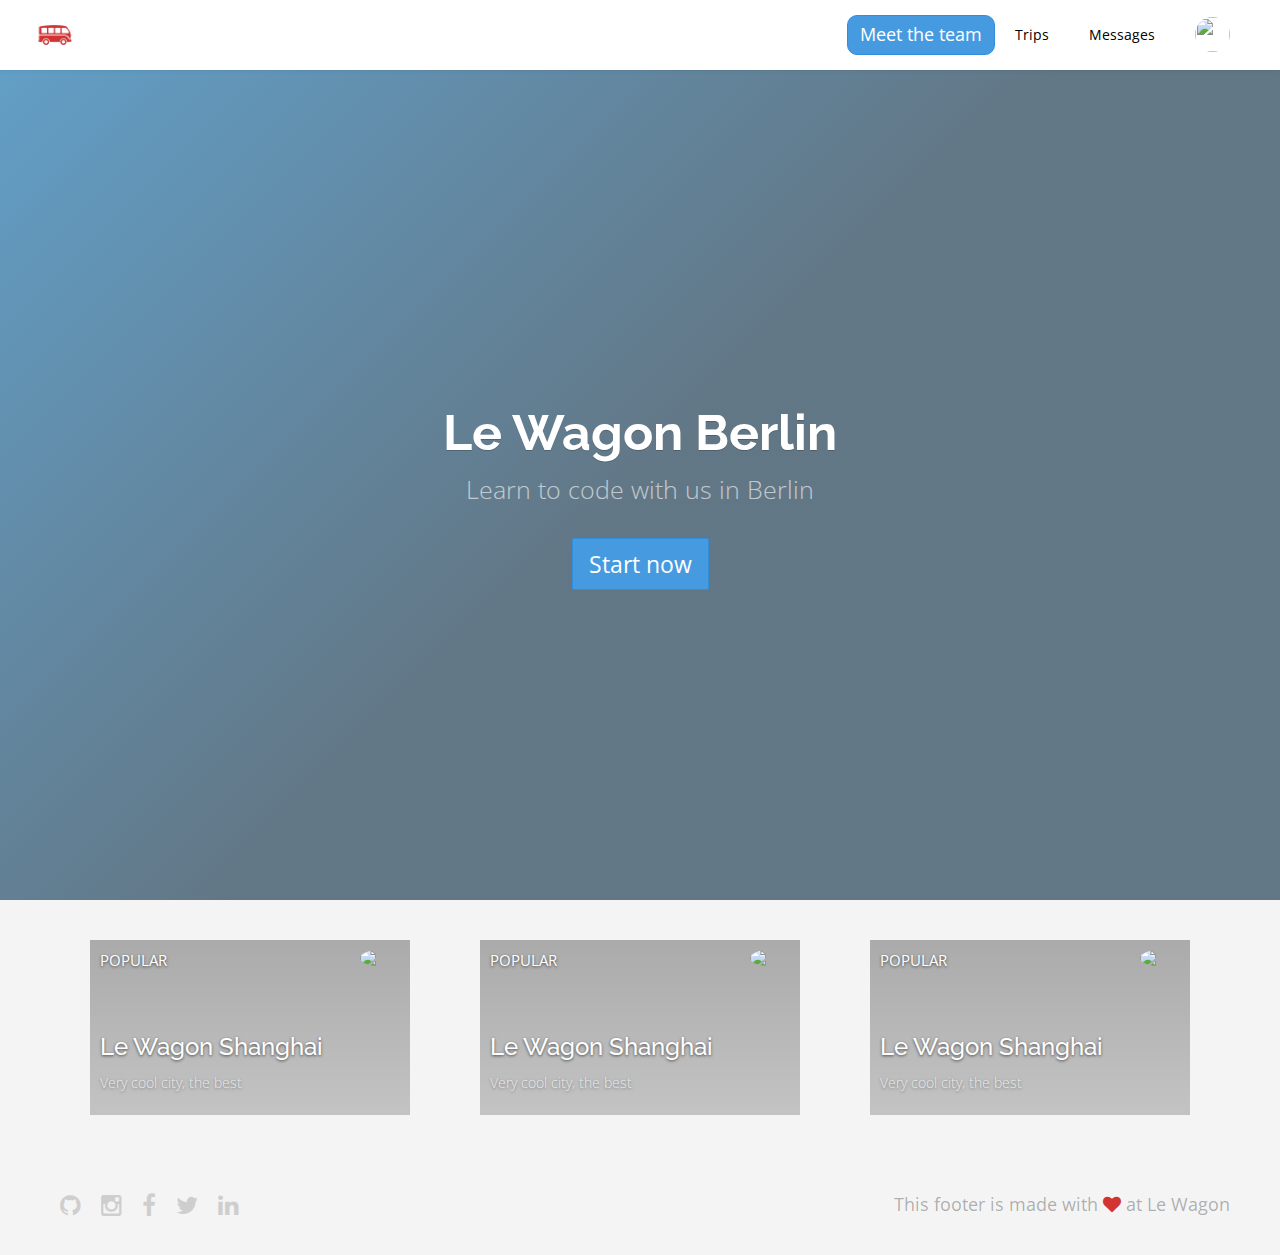
==== commit 32a8581c: "Automated commit at 2018-07-20 04:44:18 UTC by middleman-deploy 2.0.0-alpha" ====
--- a/index.html
+++ b/index.html
@@ -15,7 +15,7 @@
 
     <!-- Use the title from a page's frontmatter if it has one -->
     <title>Le Wagon - Middleman</title>
-    <link href="stylesheets/application-fd9f646c.css" rel="stylesheet" />
+    <link href="stylesheets/application-a76d8023.css" rel="stylesheet" />
     <script src="javascripts/application-93de88c9.js"></script>
     <link href="images/favicon-f15af148.png" rel="icon" type="image/png" />
   </head>
--- a/stylesheets/application-a76d8023.css
+++ b/stylesheets/application-a76d8023.css
@@ -0,0 +1,8 @@
+@import url("https://fonts.googleapis.com/css?family=Open+Sans:400,300,700|Raleway:400,100,300,700,500");/*!
+ * Bootstrap v3.3.7 (http://getbootstrap.com)
+ * Copyright 2011-2016 Twitter, Inc.
+ * Licensed under MIT (https://github.com/twbs/bootstrap/blob/master/LICENSE)
+ *//*! normalize.css v3.0.3 | MIT License | github.com/necolas/normalize.css */html{font-family:sans-serif;-ms-text-size-adjust:100%;-webkit-text-size-adjust:100%}body{margin:0}article,aside,details,figcaption,figure,footer,header,hgroup,main,menu,nav,section,summary{display:block}audio,canvas,progress,video{display:inline-block;vertical-align:baseline}audio:not([controls]){display:none;height:0}[hidden],template{display:none}a{background-color:transparent}a:active,a:hover{outline:0}abbr[title]{border-bottom:1px dotted}b,strong{font-weight:bold}dfn{font-style:italic}h1{font-size:2em;margin:0.67em 0}mark{background:#ff0;color:#000}small{font-size:80%}sub,sup{font-size:75%;line-height:0;position:relative;vertical-align:baseline}sup{top:-0.5em}sub{bottom:-0.25em}img{border:0}svg:not(:root){overflow:hidden}figure{margin:1em 40px}hr{-webkit-box-sizing:content-box;box-sizing:content-box;height:0}pre{overflow:auto}code,kbd,pre,samp{font-family:monospace, monospace;font-size:1em}button,input,optgroup,select,textarea{color:inherit;font:inherit;margin:0}button{overflow:visible}button,select{text-transform:none}button,html input[type="button"],input[type="reset"],input[type="submit"]{-webkit-appearance:button;cursor:pointer}button[disabled],html input[disabled]{cursor:default}button::-moz-focus-inner,input::-moz-focus-inner{border:0;padding:0}input{line-height:normal}input[type="checkbox"],input[type="radio"]{-webkit-box-sizing:border-box;box-sizing:border-box;padding:0}input[type="number"]::-webkit-inner-spin-button,input[type="number"]::-webkit-outer-spin-button{height:auto}input[type="search"]{-webkit-appearance:textfield;-webkit-box-sizing:content-box;box-sizing:content-box}input[type="search"]::-webkit-search-cancel-button,input[type="search"]::-webkit-search-decoration{-webkit-appearance:none}fieldset{border:1px solid #c0c0c0;margin:0 2px;padding:0.35em 0.625em 0.75em}legend{border:0;padding:0}textarea{overflow:auto}optgroup{font-weight:bold}table{border-collapse:collapse;border-spacing:0}td,th{padding:0}/*! Source: https://github.com/h5bp/html5-boilerplate/blob/master/src/css/main.css */@media print{*,*:before,*:after{background:transparent !important;color:#000 !important;-webkit-box-shadow:none !important;box-shadow:none !important;text-shadow:none !important}a,a:visited{text-decoration:underline}a[href]:after{content:" (" attr(href) ")"}abbr[title]:after{content:" (" attr(title) ")"}a[href^="#"]:after,a[href^="javascript:"]:after{content:""}pre,blockquote{border:1px solid #999;page-break-inside:avoid}thead{display:table-header-group}tr,img{page-break-inside:avoid}img{max-width:100% !important}p,h2,h3{orphans:3;widows:3}h2,h3{page-break-after:avoid}.navbar{display:none}.btn>.caret,.dropup>.btn>.caret{border-top-color:#000 !important}.label{border:1px solid #000}.table{border-collapse:collapse !important}.table td,.table th{background-color:#fff !important}.table-bordered th,.table-bordered td{border:1px solid #ddd !important}}@font-face{font-family:'Glyphicons Halflings';src:url("../assets/bootstrap/glyphicons-halflings-regular-86b6f62b.eot");src:url("../assets/bootstrap/glyphicons-halflings-regular-86b6f62b.eot?#iefix") format("embedded-opentype"),url("../assets/bootstrap/glyphicons-halflings-regular-ca35b697.woff2") format("woff2"),url("../assets/bootstrap/glyphicons-halflings-regular-278e49a8.woff") format("woff"),url("../assets/bootstrap/glyphicons-halflings-regular-44bc1850.ttf") format("truetype"),url("../assets/bootstrap/glyphicons-halflings-regular-de51a849.svg#glyphicons_halflingsregular") format("svg")}.glyphicon{position:relative;top:1px;display:inline-block;font-family:'Glyphicons Halflings';font-style:normal;font-weight:normal;line-height:1;-webkit-font-smoothing:antialiased;-moz-osx-font-smoothing:grayscale}.glyphicon-asterisk:before{content:"\002a"}.glyphicon-plus:before{content:"\002b"}.glyphicon-euro:before,.glyphicon-eur:before{content:"\20ac"}.glyphicon-minus:before{content:"\2212"}.glyphicon-cloud:before{content:"\2601"}.glyphicon-envelope:before{content:"\2709"}.glyphicon-pencil:before{content:"\270f"}.glyphicon-glass:before{content:"\e001"}.glyphicon-music:before{content:"\e002"}.glyphicon-search:before{content:"\e003"}.glyphicon-heart:before{content:"\e005"}.glyphicon-star:before{content:"\e006"}.glyphicon-star-empty:before{content:"\e007"}.glyphicon-user:before{content:"\e008"}.glyphicon-film:before{content:"\e009"}.glyphicon-th-large:before{content:"\e010"}.glyphicon-th:before{content:"\e011"}.glyphicon-th-list:before{content:"\e012"}.glyphicon-ok:before{content:"\e013"}.glyphicon-remove:before{content:"\e014"}.glyphicon-zoom-in:before{content:"\e015"}.glyphicon-zoom-out:before{content:"\e016"}.glyphicon-off:before{content:"\e017"}.glyphicon-signal:before{content:"\e018"}.glyphicon-cog:before{content:"\e019"}.glyphicon-trash:before{content:"\e020"}.glyphicon-home:before{content:"\e021"}.glyphicon-file:before{content:"\e022"}.glyphicon-time:before{content:"\e023"}.glyphicon-road:before{content:"\e024"}.glyphicon-download-alt:before{content:"\e025"}.glyphicon-download:before{content:"\e026"}.glyphicon-upload:before{content:"\e027"}.glyphicon-inbox:before{content:"\e028"}.glyphicon-play-circle:before{content:"\e029"}.glyphicon-repeat:before{content:"\e030"}.glyphicon-refresh:before{content:"\e031"}.glyphicon-list-alt:before{content:"\e032"}.glyphicon-lock:before{content:"\e033"}.glyphicon-flag:before{content:"\e034"}.glyphicon-headphones:before{content:"\e035"}.glyphicon-volume-off:before{content:"\e036"}.glyphicon-volume-down:before{content:"\e037"}.glyphicon-volume-up:before{content:"\e038"}.glyphicon-qrcode:before{content:"\e039"}.glyphicon-barcode:before{content:"\e040"}.glyphicon-tag:before{content:"\e041"}.glyphicon-tags:before{content:"\e042"}.glyphicon-book:before{content:"\e043"}.glyphicon-bookmark:before{content:"\e044"}.glyphicon-print:before{content:"\e045"}.glyphicon-camera:before{content:"\e046"}.glyphicon-font:before{content:"\e047"}.glyphicon-bold:before{content:"\e048"}.glyphicon-italic:before{content:"\e049"}.glyphicon-text-height:before{content:"\e050"}.glyphicon-text-width:before{content:"\e051"}.glyphicon-align-left:before{content:"\e052"}.glyphicon-align-center:before{content:"\e053"}.glyphicon-align-right:before{content:"\e054"}.glyphicon-align-justify:before{content:"\e055"}.glyphicon-list:before{content:"\e056"}.glyphicon-indent-left:before{content:"\e057"}.glyphicon-indent-right:before{content:"\e058"}.glyphicon-facetime-video:before{content:"\e059"}.glyphicon-picture:before{content:"\e060"}.glyphicon-map-marker:before{content:"\e062"}.glyphicon-adjust:before{content:"\e063"}.glyphicon-tint:before{content:"\e064"}.glyphicon-edit:before{content:"\e065"}.glyphicon-share:before{content:"\e066"}.glyphicon-check:before{content:"\e067"}.glyphicon-move:before{content:"\e068"}.glyphicon-step-backward:before{content:"\e069"}.glyphicon-fast-backward:before{content:"\e070"}.glyphicon-backward:before{content:"\e071"}.glyphicon-play:before{content:"\e072"}.glyphicon-pause:before{content:"\e073"}.glyphicon-stop:before{content:"\e074"}.glyphicon-forward:before{content:"\e075"}.glyphicon-fast-forward:before{content:"\e076"}.glyphicon-step-forward:before{content:"\e077"}.glyphicon-eject:before{content:"\e078"}.glyphicon-chevron-left:before{content:"\e079"}.glyphicon-chevron-right:before{content:"\e080"}.glyphicon-plus-sign:before{content:"\e081"}.glyphicon-minus-sign:before{content:"\e082"}.glyphicon-remove-sign:before{content:"\e083"}.glyphicon-ok-sign:before{content:"\e084"}.glyphicon-question-sign:before{content:"\e085"}.glyphicon-info-sign:before{content:"\e086"}.glyphicon-screenshot:before{content:"\e087"}.glyphicon-remove-circle:before{content:"\e088"}.glyphicon-ok-circle:before{content:"\e089"}.glyphicon-ban-circle:before{content:"\e090"}.glyphicon-arrow-left:before{content:"\e091"}.glyphicon-arrow-right:before{content:"\e092"}.glyphicon-arrow-up:before{content:"\e093"}.glyphicon-arrow-down:before{content:"\e094"}.glyphicon-share-alt:before{content:"\e095"}.glyphicon-resize-full:before{content:"\e096"}.glyphicon-resize-small:before{content:"\e097"}.glyphicon-exclamation-sign:before{content:"\e101"}.glyphicon-gift:before{content:"\e102"}.glyphicon-leaf:before{content:"\e103"}.glyphicon-fire:before{content:"\e104"}.glyphicon-eye-open:before{content:"\e105"}.glyphicon-eye-close:before{content:"\e106"}.glyphicon-warning-sign:before{content:"\e107"}.glyphicon-plane:before{content:"\e108"}.glyphicon-calendar:before{content:"\e109"}.glyphicon-random:before{content:"\e110"}.glyphicon-comment:before{content:"\e111"}.glyphicon-magnet:before{content:"\e112"}.glyphicon-chevron-up:before{content:"\e113"}.glyphicon-chevron-down:before{content:"\e114"}.glyphicon-retweet:before{content:"\e115"}.glyphicon-shopping-cart:before{content:"\e116"}.glyphicon-folder-close:before{content:"\e117"}.glyphicon-folder-open:before{content:"\e118"}.glyphicon-resize-vertical:before{content:"\e119"}.glyphicon-resize-horizontal:before{content:"\e120"}.glyphicon-hdd:before{content:"\e121"}.glyphicon-bullhorn:before{content:"\e122"}.glyphicon-bell:before{content:"\e123"}.glyphicon-certificate:before{content:"\e124"}.glyphicon-thumbs-up:before{content:"\e125"}.glyphicon-thumbs-down:before{content:"\e126"}.glyphicon-hand-right:before{content:"\e127"}.glyphicon-hand-left:before{content:"\e128"}.glyphicon-hand-up:before{content:"\e129"}.glyphicon-hand-down:before{content:"\e130"}.glyphicon-circle-arrow-right:before{content:"\e131"}.glyphicon-circle-arrow-left:before{content:"\e132"}.glyphicon-circle-arrow-up:before{content:"\e133"}.glyphicon-circle-arrow-down:before{content:"\e134"}.glyphicon-globe:before{content:"\e135"}.glyphicon-wrench:before{content:"\e136"}.glyphicon-tasks:before{content:"\e137"}.glyphicon-filter:before{content:"\e138"}.glyphicon-briefcase:before{content:"\e139"}.glyphicon-fullscreen:before{content:"\e140"}.glyphicon-dashboard:before{content:"\e141"}.glyphicon-paperclip:before{content:"\e142"}.glyphicon-heart-empty:before{content:"\e143"}.glyphicon-link:before{content:"\e144"}.glyphicon-phone:before{content:"\e145"}.glyphicon-pushpin:before{content:"\e146"}.glyphicon-usd:before{content:"\e148"}.glyphicon-gbp:before{content:"\e149"}.glyphicon-sort:before{content:"\e150"}.glyphicon-sort-by-alphabet:before{content:"\e151"}.glyphicon-sort-by-alphabet-alt:before{content:"\e152"}.glyphicon-sort-by-order:before{content:"\e153"}.glyphicon-sort-by-order-alt:before{content:"\e154"}.glyphicon-sort-by-attributes:before{content:"\e155"}.glyphicon-sort-by-attributes-alt:before{content:"\e156"}.glyphicon-unchecked:before{content:"\e157"}.glyphicon-expand:before{content:"\e158"}.glyphicon-collapse-down:before{content:"\e159"}.glyphicon-collapse-up:before{content:"\e160"}.glyphicon-log-in:before{content:"\e161"}.glyphicon-flash:before{content:"\e162"}.glyphicon-log-out:before{content:"\e163"}.glyphicon-new-window:before{content:"\e164"}.glyphicon-record:before{content:"\e165"}.glyphicon-save:before{content:"\e166"}.glyphicon-open:before{content:"\e167"}.glyphicon-saved:before{content:"\e168"}.glyphicon-import:before{content:"\e169"}.glyphicon-export:before{content:"\e170"}.glyphicon-send:before{content:"\e171"}.glyphicon-floppy-disk:before{content:"\e172"}.glyphicon-floppy-saved:before{content:"\e173"}.glyphicon-floppy-remove:before{content:"\e174"}.glyphicon-floppy-save:before{content:"\e175"}.glyphicon-floppy-open:before{content:"\e176"}.glyphicon-credit-card:before{content:"\e177"}.glyphicon-transfer:before{content:"\e178"}.glyphicon-cutlery:before{content:"\e179"}.glyphicon-header:before{content:"\e180"}.glyphicon-compressed:before{content:"\e181"}.glyphicon-earphone:before{content:"\e182"}.glyphicon-phone-alt:before{content:"\e183"}.glyphicon-tower:before{content:"\e184"}.glyphicon-stats:before{content:"\e185"}.glyphicon-sd-video:before{content:"\e186"}.glyphicon-hd-video:before{content:"\e187"}.glyphicon-subtitles:before{content:"\e188"}.glyphicon-sound-stereo:before{content:"\e189"}.glyphicon-sound-dolby:before{content:"\e190"}.glyphicon-sound-5-1:before{content:"\e191"}.glyphicon-sound-6-1:before{content:"\e192"}.glyphicon-sound-7-1:before{content:"\e193"}.glyphicon-copyright-mark:before{content:"\e194"}.glyphicon-registration-mark:before{content:"\e195"}.glyphicon-cloud-download:before{content:"\e197"}.glyphicon-cloud-upload:before{content:"\e198"}.glyphicon-tree-conifer:before{content:"\e199"}.glyphicon-tree-deciduous:before{content:"\e200"}.glyphicon-cd:before{content:"\e201"}.glyphicon-save-file:before{content:"\e202"}.glyphicon-open-file:before{content:"\e203"}.glyphicon-level-up:before{content:"\e204"}.glyphicon-copy:before{content:"\e205"}.glyphicon-paste:before{content:"\e206"}.glyphicon-alert:before{content:"\e209"}.glyphicon-equalizer:before{content:"\e210"}.glyphicon-king:before{content:"\e211"}.glyphicon-queen:before{content:"\e212"}.glyphicon-pawn:before{content:"\e213"}.glyphicon-bishop:before{content:"\e214"}.glyphicon-knight:before{content:"\e215"}.glyphicon-baby-formula:before{content:"\e216"}.glyphicon-tent:before{content:"\26fa"}.glyphicon-blackboard:before{content:"\e218"}.glyphicon-bed:before{content:"\e219"}.glyphicon-apple:before{content:"\f8ff"}.glyphicon-erase:before{content:"\e221"}.glyphicon-hourglass:before{content:"\231b"}.glyphicon-lamp:before{content:"\e223"}.glyphicon-duplicate:before{content:"\e224"}.glyphicon-piggy-bank:before{content:"\e225"}.glyphicon-scissors:before{content:"\e226"}.glyphicon-bitcoin:before{content:"\e227"}.glyphicon-btc:before{content:"\e227"}.glyphicon-xbt:before{content:"\e227"}.glyphicon-yen:before{content:"\00a5"}.glyphicon-jpy:before{content:"\00a5"}.glyphicon-ruble:before{content:"\20bd"}.glyphicon-rub:before{content:"\20bd"}.glyphicon-scale:before{content:"\e230"}.glyphicon-ice-lolly:before{content:"\e231"}.glyphicon-ice-lolly-tasted:before{content:"\e232"}.glyphicon-education:before{content:"\e233"}.glyphicon-option-horizontal:before{content:"\e234"}.glyphicon-option-vertical:before{content:"\e235"}.glyphicon-menu-hamburger:before{content:"\e236"}.glyphicon-modal-window:before{content:"\e237"}.glyphicon-oil:before{content:"\e238"}.glyphicon-grain:before{content:"\e239"}.glyphicon-sunglasses:before{content:"\e240"}.glyphicon-text-size:before{content:"\e241"}.glyphicon-text-color:before{content:"\e242"}.glyphicon-text-background:before{content:"\e243"}.glyphicon-object-align-top:before{content:"\e244"}.glyphicon-object-align-bottom:before{content:"\e245"}.glyphicon-object-align-horizontal:before{content:"\e246"}.glyphicon-object-align-left:before{content:"\e247"}.glyphicon-object-align-vertical:before{content:"\e248"}.glyphicon-object-align-right:before{content:"\e249"}.glyphicon-triangle-right:before{content:"\e250"}.glyphicon-triangle-left:before{content:"\e251"}.glyphicon-triangle-bottom:before{content:"\e252"}.glyphicon-triangle-top:before{content:"\e253"}.glyphicon-console:before{content:"\e254"}.glyphicon-superscript:before{content:"\e255"}.glyphicon-subscript:before{content:"\e256"}.glyphicon-menu-left:before{content:"\e257"}.glyphicon-menu-right:before{content:"\e258"}.glyphicon-menu-down:before{content:"\e259"}.glyphicon-menu-up:before{content:"\e260"}*{-webkit-box-sizing:border-box;box-sizing:border-box}*:before,*:after{-webkit-box-sizing:border-box;box-sizing:border-box}html{font-size:10px;-webkit-tap-highlight-color:transparent}body{font-family:"Open Sans", "Helvetica", "sans-serif";font-size:18px;line-height:1.42857143;color:#333333;background-color:#f4f4f4}input,button,select,textarea{font-family:inherit;font-size:inherit;line-height:inherit}a{color:#469AE0;text-decoration:none}a:hover,a:focus{color:#1f74ba;text-decoration:underline}a:focus{outline:5px auto -webkit-focus-ring-color;outline-offset:-2px}figure{margin:0}img{vertical-align:middle}.img-responsive{display:block;max-width:100%;height:auto}.img-rounded{border-radius:2px}.img-thumbnail{padding:4px;line-height:1.42857143;background-color:#f4f4f4;border:1px solid #ddd;border-radius:10px;-webkit-transition:all 0.2s ease-in-out;transition:all 0.2s ease-in-out;display:inline-block;max-width:100%;height:auto}.img-circle{border-radius:50%}hr{margin-top:25px;margin-bottom:25px;border:0;border-top:1px solid #eeeeee}.sr-only{position:absolute;width:1px;height:1px;margin:-1px;padding:0;overflow:hidden;clip:rect(0, 0, 0, 0);border:0}.sr-only-focusable:active,.sr-only-focusable:focus{position:static;width:auto;height:auto;margin:0;overflow:visible;clip:auto}[role="button"]{cursor:pointer}h1,h2,h3,h4,h5,h6,.h1,.h2,.h3,.h4,.h5,.h6{font-family:"Raleway", "Helvetica", "sans-serif";font-weight:500;line-height:1.1;color:inherit}h1 small,h1 .small,h2 small,h2 .small,h3 small,h3 .small,h4 small,h4 .small,h5 small,h5 .small,h6 small,h6 .small,.h1 small,.h1 .small,.h2 small,.h2 .small,.h3 small,.h3 .small,.h4 small,.h4 .small,.h5 small,.h5 .small,.h6 small,.h6 .small{font-weight:normal;line-height:1;color:#777777}h1,.h1,h2,.h2,h3,.h3{margin-top:25px;margin-bottom:12.5px}h1 small,h1 .small,.h1 small,.h1 .small,h2 small,h2 .small,.h2 small,.h2 .small,h3 small,h3 .small,.h3 small,.h3 .small{font-size:65%}h4,.h4,h5,.h5,h6,.h6{margin-top:12.5px;margin-bottom:12.5px}h4 small,h4 .small,.h4 small,.h4 .small,h5 small,h5 .small,.h5 small,.h5 .small,h6 small,h6 .small,.h6 small,.h6 .small{font-size:75%}h1,.h1{font-size:46px}h2,.h2{font-size:38px}h3,.h3{font-size:31px}h4,.h4{font-size:23px}h5,.h5{font-size:18px}h6,.h6{font-size:16px}p{margin:0 0 12.5px}.lead{margin-bottom:25px;font-size:20px;font-weight:300;line-height:1.4}@media (min-width: 768px){.lead{font-size:27px}}small,.small{font-size:88%}mark,.mark{background-color:#fcf8e3;padding:.2em}.text-left{text-align:left}.text-right{text-align:right}.text-center{text-align:center}.text-justify{text-align:justify}.text-nowrap{white-space:nowrap}.text-lowercase{text-transform:lowercase}.text-uppercase,.initialism{text-transform:uppercase}.text-capitalize{text-transform:capitalize}.text-muted{color:#777777}.text-primary{color:#469AE0}a.text-primary:hover,a.text-primary:focus{color:#2381d0}.text-success{color:#3c763d}a.text-success:hover,a.text-success:focus{color:#2b542c}.text-info{color:#31708f}a.text-info:hover,a.text-info:focus{color:#245269}.text-warning{color:#8a6d3b}a.text-warning:hover,a.text-warning:focus{color:#66512c}.text-danger{color:#a94442}a.text-danger:hover,a.text-danger:focus{color:#843534}.bg-primary{color:#fff}.bg-primary{background-color:#469AE0}a.bg-primary:hover,a.bg-primary:focus{background-color:#2381d0}.bg-success{background-color:#dff0d8}a.bg-success:hover,a.bg-success:focus{background-color:#c1e2b3}.bg-info{background-color:#d9edf7}a.bg-info:hover,a.bg-info:focus{background-color:#afd9ee}.bg-warning{background-color:#fcf8e3}a.bg-warning:hover,a.bg-warning:focus{background-color:#f7ecb5}.bg-danger{background-color:#f2dede}a.bg-danger:hover,a.bg-danger:focus{background-color:#e4b9b9}.page-header{padding-bottom:11.5px;margin:50px 0 25px;border-bottom:1px solid #eeeeee}ul,ol{margin-top:0;margin-bottom:12.5px}ul ul,ul ol,ol ul,ol ol{margin-bottom:0}.list-unstyled{padding-left:0;list-style:none}.list-inline{padding-left:0;list-style:none;margin-left:-5px}.list-inline>li{display:inline-block;padding-left:5px;padding-right:5px}dl{margin-top:0;margin-bottom:25px}dt,dd{line-height:1.42857143}dt{font-weight:bold}dd{margin-left:0}.dl-horizontal dd:before,.dl-horizontal dd:after{content:" ";display:table}.dl-horizontal dd:after{clear:both}@media (min-width: 768px){.dl-horizontal dt{float:left;width:160px;clear:left;text-align:right;overflow:hidden;text-overflow:ellipsis;white-space:nowrap}.dl-horizontal dd{margin-left:180px}}abbr[title],abbr[data-original-title]{cursor:help;border-bottom:1px dotted #777777}.initialism{font-size:90%}blockquote{padding:12.5px 25px;margin:0 0 25px;font-size:22.5px;border-left:5px solid #eeeeee}blockquote p:last-child,blockquote ul:last-child,blockquote ol:last-child{margin-bottom:0}blockquote footer,blockquote small,blockquote .small{display:block;font-size:80%;line-height:1.42857143;color:#777777}blockquote footer:before,blockquote small:before,blockquote .small:before{content:'\2014 \00A0'}.blockquote-reverse,blockquote.pull-right{padding-right:15px;padding-left:0;border-right:5px solid #eeeeee;border-left:0;text-align:right}.blockquote-reverse footer:before,.blockquote-reverse small:before,.blockquote-reverse .small:before,blockquote.pull-right footer:before,blockquote.pull-right small:before,blockquote.pull-right .small:before{content:''}.blockquote-reverse footer:after,.blockquote-reverse small:after,.blockquote-reverse .small:after,blockquote.pull-right footer:after,blockquote.pull-right small:after,blockquote.pull-right .small:after{content:'\00A0 \2014'}address{margin-bottom:25px;font-style:normal;line-height:1.42857143}code,kbd,pre,samp{font-family:Menlo, Monaco, Consolas, "Courier New", monospace}code{padding:2px 4px;font-size:90%;color:#c7254e;background-color:#f9f2f4;border-radius:10px}kbd{padding:2px 4px;font-size:90%;color:#fff;background-color:#333;border-radius:2px;-webkit-box-shadow:inset 0 -1px 0 rgba(0,0,0,0.25);box-shadow:inset 0 -1px 0 rgba(0,0,0,0.25)}kbd kbd{padding:0;font-size:100%;font-weight:bold;-webkit-box-shadow:none;box-shadow:none}pre{display:block;padding:12px;margin:0 0 12.5px;font-size:17px;line-height:1.42857143;word-break:break-all;word-wrap:break-word;color:#333333;background-color:#f5f5f5;border:1px solid #ccc;border-radius:10px}pre code{padding:0;font-size:inherit;color:inherit;white-space:pre-wrap;background-color:transparent;border-radius:0}.pre-scrollable{max-height:340px;overflow-y:scroll}.container{margin-right:auto;margin-left:auto;padding-left:15px;padding-right:15px}.container:before,.container:after{content:" ";display:table}.container:after{clear:both}@media (min-width: 768px){.container{width:750px}}@media (min-width: 992px){.container{width:970px}}@media (min-width: 1200px){.container{width:1170px}}.container-fluid{margin-right:auto;margin-left:auto;padding-left:15px;padding-right:15px}.container-fluid:before,.container-fluid:after{content:" ";display:table}.container-fluid:after{clear:both}.row{margin-left:-15px;margin-right:-15px}.row:before,.row:after{content:" ";display:table}.row:after{clear:both}.col-xs-1,.col-sm-1,.col-md-1,.col-lg-1,.col-xs-2,.col-sm-2,.col-md-2,.col-lg-2,.col-xs-3,.col-sm-3,.col-md-3,.col-lg-3,.col-xs-4,.col-sm-4,.col-md-4,.col-lg-4,.col-xs-5,.col-sm-5,.col-md-5,.col-lg-5,.col-xs-6,.col-sm-6,.col-md-6,.col-lg-6,.col-xs-7,.col-sm-7,.col-md-7,.col-lg-7,.col-xs-8,.col-sm-8,.col-md-8,.col-lg-8,.col-xs-9,.col-sm-9,.col-md-9,.col-lg-9,.col-xs-10,.col-sm-10,.col-md-10,.col-lg-10,.col-xs-11,.col-sm-11,.col-md-11,.col-lg-11,.col-xs-12,.col-sm-12,.col-md-12,.col-lg-12{position:relative;min-height:1px;padding-left:15px;padding-right:15px}.col-xs-1,.col-xs-2,.col-xs-3,.col-xs-4,.col-xs-5,.col-xs-6,.col-xs-7,.col-xs-8,.col-xs-9,.col-xs-10,.col-xs-11,.col-xs-12{float:left}.col-xs-1{width:8.33333333%}.col-xs-2{width:16.66666667%}.col-xs-3{width:25%}.col-xs-4{width:33.33333333%}.col-xs-5{width:41.66666667%}.col-xs-6{width:50%}.col-xs-7{width:58.33333333%}.col-xs-8{width:66.66666667%}.col-xs-9{width:75%}.col-xs-10{width:83.33333333%}.col-xs-11{width:91.66666667%}.col-xs-12{width:100%}.col-xs-pull-0{right:auto}.col-xs-pull-1{right:8.33333333%}.col-xs-pull-2{right:16.66666667%}.col-xs-pull-3{right:25%}.col-xs-pull-4{right:33.33333333%}.col-xs-pull-5{right:41.66666667%}.col-xs-pull-6{right:50%}.col-xs-pull-7{right:58.33333333%}.col-xs-pull-8{right:66.66666667%}.col-xs-pull-9{right:75%}.col-xs-pull-10{right:83.33333333%}.col-xs-pull-11{right:91.66666667%}.col-xs-pull-12{right:100%}.col-xs-push-0{left:auto}.col-xs-push-1{left:8.33333333%}.col-xs-push-2{left:16.66666667%}.col-xs-push-3{left:25%}.col-xs-push-4{left:33.33333333%}.col-xs-push-5{left:41.66666667%}.col-xs-push-6{left:50%}.col-xs-push-7{left:58.33333333%}.col-xs-push-8{left:66.66666667%}.col-xs-push-9{left:75%}.col-xs-push-10{left:83.33333333%}.col-xs-push-11{left:91.66666667%}.col-xs-push-12{left:100%}.col-xs-offset-0{margin-left:0%}.col-xs-offset-1{margin-left:8.33333333%}.col-xs-offset-2{margin-left:16.66666667%}.col-xs-offset-3{margin-left:25%}.col-xs-offset-4{margin-left:33.33333333%}.col-xs-offset-5{margin-left:41.66666667%}.col-xs-offset-6{margin-left:50%}.col-xs-offset-7{margin-left:58.33333333%}.col-xs-offset-8{margin-left:66.66666667%}.col-xs-offset-9{margin-left:75%}.col-xs-offset-10{margin-left:83.33333333%}.col-xs-offset-11{margin-left:91.66666667%}.col-xs-offset-12{margin-left:100%}@media (min-width: 768px){.col-sm-1,.col-sm-2,.col-sm-3,.col-sm-4,.col-sm-5,.col-sm-6,.col-sm-7,.col-sm-8,.col-sm-9,.col-sm-10,.col-sm-11,.col-sm-12{float:left}.col-sm-1{width:8.33333333%}.col-sm-2{width:16.66666667%}.col-sm-3{width:25%}.col-sm-4{width:33.33333333%}.col-sm-5{width:41.66666667%}.col-sm-6{width:50%}.col-sm-7{width:58.33333333%}.col-sm-8{width:66.66666667%}.col-sm-9{width:75%}.col-sm-10{width:83.33333333%}.col-sm-11{width:91.66666667%}.col-sm-12{width:100%}.col-sm-pull-0{right:auto}.col-sm-pull-1{right:8.33333333%}.col-sm-pull-2{right:16.66666667%}.col-sm-pull-3{right:25%}.col-sm-pull-4{right:33.33333333%}.col-sm-pull-5{right:41.66666667%}.col-sm-pull-6{right:50%}.col-sm-pull-7{right:58.33333333%}.col-sm-pull-8{right:66.66666667%}.col-sm-pull-9{right:75%}.col-sm-pull-10{right:83.33333333%}.col-sm-pull-11{right:91.66666667%}.col-sm-pull-12{right:100%}.col-sm-push-0{left:auto}.col-sm-push-1{left:8.33333333%}.col-sm-push-2{left:16.66666667%}.col-sm-push-3{left:25%}.col-sm-push-4{left:33.33333333%}.col-sm-push-5{left:41.66666667%}.col-sm-push-6{left:50%}.col-sm-push-7{left:58.33333333%}.col-sm-push-8{left:66.66666667%}.col-sm-push-9{left:75%}.col-sm-push-10{left:83.33333333%}.col-sm-push-11{left:91.66666667%}.col-sm-push-12{left:100%}.col-sm-offset-0{margin-left:0%}.col-sm-offset-1{margin-left:8.33333333%}.col-sm-offset-2{margin-left:16.66666667%}.col-sm-offset-3{margin-left:25%}.col-sm-offset-4{margin-left:33.33333333%}.col-sm-offset-5{margin-left:41.66666667%}.col-sm-offset-6{margin-left:50%}.col-sm-offset-7{margin-left:58.33333333%}.col-sm-offset-8{margin-left:66.66666667%}.col-sm-offset-9{margin-left:75%}.col-sm-offset-10{margin-left:83.33333333%}.col-sm-offset-11{margin-left:91.66666667%}.col-sm-offset-12{margin-left:100%}}@media (min-width: 992px){.col-md-1,.col-md-2,.col-md-3,.col-md-4,.col-md-5,.col-md-6,.col-md-7,.col-md-8,.col-md-9,.col-md-10,.col-md-11,.col-md-12{float:left}.col-md-1{width:8.33333333%}.col-md-2{width:16.66666667%}.col-md-3{width:25%}.col-md-4{width:33.33333333%}.col-md-5{width:41.66666667%}.col-md-6{width:50%}.col-md-7{width:58.33333333%}.col-md-8{width:66.66666667%}.col-md-9{width:75%}.col-md-10{width:83.33333333%}.col-md-11{width:91.66666667%}.col-md-12{width:100%}.col-md-pull-0{right:auto}.col-md-pull-1{right:8.33333333%}.col-md-pull-2{right:16.66666667%}.col-md-pull-3{right:25%}.col-md-pull-4{right:33.33333333%}.col-md-pull-5{right:41.66666667%}.col-md-pull-6{right:50%}.col-md-pull-7{right:58.33333333%}.col-md-pull-8{right:66.66666667%}.col-md-pull-9{right:75%}.col-md-pull-10{right:83.33333333%}.col-md-pull-11{right:91.66666667%}.col-md-pull-12{right:100%}.col-md-push-0{left:auto}.col-md-push-1{left:8.33333333%}.col-md-push-2{left:16.66666667%}.col-md-push-3{left:25%}.col-md-push-4{left:33.33333333%}.col-md-push-5{left:41.66666667%}.col-md-push-6{left:50%}.col-md-push-7{left:58.33333333%}.col-md-push-8{left:66.66666667%}.col-md-push-9{left:75%}.col-md-push-10{left:83.33333333%}.col-md-push-11{left:91.66666667%}.col-md-push-12{left:100%}.col-md-offset-0{margin-left:0%}.col-md-offset-1{margin-left:8.33333333%}.col-md-offset-2{margin-left:16.66666667%}.col-md-offset-3{margin-left:25%}.col-md-offset-4{margin-left:33.33333333%}.col-md-offset-5{margin-left:41.66666667%}.col-md-offset-6{margin-left:50%}.col-md-offset-7{margin-left:58.33333333%}.col-md-offset-8{margin-left:66.66666667%}.col-md-offset-9{margin-left:75%}.col-md-offset-10{margin-left:83.33333333%}.col-md-offset-11{margin-left:91.66666667%}.col-md-offset-12{margin-left:100%}}@media (min-width: 1200px){.col-lg-1,.col-lg-2,.col-lg-3,.col-lg-4,.col-lg-5,.col-lg-6,.col-lg-7,.col-lg-8,.col-lg-9,.col-lg-10,.col-lg-11,.col-lg-12{float:left}.col-lg-1{width:8.33333333%}.col-lg-2{width:16.66666667%}.col-lg-3{width:25%}.col-lg-4{width:33.33333333%}.col-lg-5{width:41.66666667%}.col-lg-6{width:50%}.col-lg-7{width:58.33333333%}.col-lg-8{width:66.66666667%}.col-lg-9{width:75%}.col-lg-10{width:83.33333333%}.col-lg-11{width:91.66666667%}.col-lg-12{width:100%}.col-lg-pull-0{right:auto}.col-lg-pull-1{right:8.33333333%}.col-lg-pull-2{right:16.66666667%}.col-lg-pull-3{right:25%}.col-lg-pull-4{right:33.33333333%}.col-lg-pull-5{right:41.66666667%}.col-lg-pull-6{right:50%}.col-lg-pull-7{right:58.33333333%}.col-lg-pull-8{right:66.66666667%}.col-lg-pull-9{right:75%}.col-lg-pull-10{right:83.33333333%}.col-lg-pull-11{right:91.66666667%}.col-lg-pull-12{right:100%}.col-lg-push-0{left:auto}.col-lg-push-1{left:8.33333333%}.col-lg-push-2{left:16.66666667%}.col-lg-push-3{left:25%}.col-lg-push-4{left:33.33333333%}.col-lg-push-5{left:41.66666667%}.col-lg-push-6{left:50%}.col-lg-push-7{left:58.33333333%}.col-lg-push-8{left:66.66666667%}.col-lg-push-9{left:75%}.col-lg-push-10{left:83.33333333%}.col-lg-push-11{left:91.66666667%}.col-lg-push-12{left:100%}.col-lg-offset-0{margin-left:0%}.col-lg-offset-1{margin-left:8.33333333%}.col-lg-offset-2{margin-left:16.66666667%}.col-lg-offset-3{margin-left:25%}.col-lg-offset-4{margin-left:33.33333333%}.col-lg-offset-5{margin-left:41.66666667%}.col-lg-offset-6{margin-left:50%}.col-lg-offset-7{margin-left:58.33333333%}.col-lg-offset-8{margin-left:66.66666667%}.col-lg-offset-9{margin-left:75%}.col-lg-offset-10{margin-left:83.33333333%}.col-lg-offset-11{margin-left:91.66666667%}.col-lg-offset-12{margin-left:100%}}table{background-color:transparent}caption{padding-top:8px;padding-bottom:8px;color:#777777;text-align:left}th{text-align:left}.table{width:100%;max-width:100%;margin-bottom:25px}.table>thead>tr>th,.table>thead>tr>td,.table>tbody>tr>th,.table>tbody>tr>td,.table>tfoot>tr>th,.table>tfoot>tr>td{padding:8px;line-height:1.42857143;vertical-align:top;border-top:1px solid #ddd}.table>thead>tr>th{vertical-align:bottom;border-bottom:2px solid #ddd}.table>caption+thead>tr:first-child>th,.table>caption+thead>tr:first-child>td,.table>colgroup+thead>tr:first-child>th,.table>colgroup+thead>tr:first-child>td,.table>thead:first-child>tr:first-child>th,.table>thead:first-child>tr:first-child>td{border-top:0}.table>tbody+tbody{border-top:2px solid #ddd}.table .table{background-color:#f4f4f4}.table-condensed>thead>tr>th,.table-condensed>thead>tr>td,.table-condensed>tbody>tr>th,.table-condensed>tbody>tr>td,.table-condensed>tfoot>tr>th,.table-condensed>tfoot>tr>td{padding:5px}.table-bordered{border:1px solid #ddd}.table-bordered>thead>tr>th,.table-bordered>thead>tr>td,.table-bordered>tbody>tr>th,.table-bordered>tbody>tr>td,.table-bordered>tfoot>tr>th,.table-bordered>tfoot>tr>td{border:1px solid #ddd}.table-bordered>thead>tr>th,.table-bordered>thead>tr>td{border-bottom-width:2px}.table-striped>tbody>tr:nth-of-type(odd){background-color:#f9f9f9}.table-hover>tbody>tr:hover{background-color:#f5f5f5}table col[class*="col-"]{position:static;float:none;display:table-column}table td[class*="col-"],table th[class*="col-"]{position:static;float:none;display:table-cell}.table>thead>tr>td.active,.table>thead>tr>th.active,.table>thead>tr.active>td,.table>thead>tr.active>th,.table>tbody>tr>td.active,.table>tbody>tr>th.active,.table>tbody>tr.active>td,.table>tbody>tr.active>th,.table>tfoot>tr>td.active,.table>tfoot>tr>th.active,.table>tfoot>tr.active>td,.table>tfoot>tr.active>th{background-color:#f5f5f5}.table-hover>tbody>tr>td.active:hover,.table-hover>tbody>tr>th.active:hover,.table-hover>tbody>tr.active:hover>td,.table-hover>tbody>tr:hover>.active,.table-hover>tbody>tr.active:hover>th{background-color:#e8e8e8}.table>thead>tr>td.success,.table>thead>tr>th.success,.table>thead>tr.success>td,.table>thead>tr.success>th,.table>tbody>tr>td.success,.table>tbody>tr>th.success,.table>tbody>tr.success>td,.table>tbody>tr.success>th,.table>tfoot>tr>td.success,.table>tfoot>tr>th.success,.table>tfoot>tr.success>td,.table>tfoot>tr.success>th{background-color:#dff0d8}.table-hover>tbody>tr>td.success:hover,.table-hover>tbody>tr>th.success:hover,.table-hover>tbody>tr.success:hover>td,.table-hover>tbody>tr:hover>.success,.table-hover>tbody>tr.success:hover>th{background-color:#d0e9c6}.table>thead>tr>td.info,.table>thead>tr>th.info,.table>thead>tr.info>td,.table>thead>tr.info>th,.table>tbody>tr>td.info,.table>tbody>tr>th.info,.table>tbody>tr.info>td,.table>tbody>tr.info>th,.table>tfoot>tr>td.info,.table>tfoot>tr>th.info,.table>tfoot>tr.info>td,.table>tfoot>tr.info>th{background-color:#d9edf7}.table-hover>tbody>tr>td.info:hover,.table-hover>tbody>tr>th.info:hover,.table-hover>tbody>tr.info:hover>td,.table-hover>tbody>tr:hover>.info,.table-hover>tbody>tr.info:hover>th{background-color:#c4e3f3}.table>thead>tr>td.warning,.table>thead>tr>th.warning,.table>thead>tr.warning>td,.table>thead>tr.warning>th,.table>tbody>tr>td.warning,.table>tbody>tr>th.warning,.table>tbody>tr.warning>td,.table>tbody>tr.warning>th,.table>tfoot>tr>td.warning,.table>tfoot>tr>th.warning,.table>tfoot>tr.warning>td,.table>tfoot>tr.warning>th{background-color:#fcf8e3}.table-hover>tbody>tr>td.warning:hover,.table-hover>tbody>tr>th.warning:hover,.table-hover>tbody>tr.warning:hover>td,.table-hover>tbody>tr:hover>.warning,.table-hover>tbody>tr.warning:hover>th{background-color:#faf2cc}.table>thead>tr>td.danger,.table>thead>tr>th.danger,.table>thead>tr.danger>td,.table>thead>tr.danger>th,.table>tbody>tr>td.danger,.table>tbody>tr>th.danger,.table>tbody>tr.danger>td,.table>tbody>tr.danger>th,.table>tfoot>tr>td.danger,.table>tfoot>tr>th.danger,.table>tfoot>tr.danger>td,.table>tfoot>tr.danger>th{background-color:#f2dede}.table-hover>tbody>tr>td.danger:hover,.table-hover>tbody>tr>th.danger:hover,.table-hover>tbody>tr.danger:hover>td,.table-hover>tbody>tr:hover>.danger,.table-hover>tbody>tr.danger:hover>th{background-color:#ebcccc}.table-responsive{overflow-x:auto;min-height:0.01%}@media screen and (max-width: 767px){.table-responsive{width:100%;margin-bottom:18.75px;overflow-y:hidden;-ms-overflow-style:-ms-autohiding-scrollbar;border:1px solid #ddd}.table-responsive>.table{margin-bottom:0}.table-responsive>.table>thead>tr>th,.table-responsive>.table>thead>tr>td,.table-responsive>.table>tbody>tr>th,.table-responsive>.table>tbody>tr>td,.table-responsive>.table>tfoot>tr>th,.table-responsive>.table>tfoot>tr>td{white-space:nowrap}.table-responsive>.table-bordered{border:0}.table-responsive>.table-bordered>thead>tr>th:first-child,.table-responsive>.table-bordered>thead>tr>td:first-child,.table-responsive>.table-bordered>tbody>tr>th:first-child,.table-responsive>.table-bordered>tbody>tr>td:first-child,.table-responsive>.table-bordered>tfoot>tr>th:first-child,.table-responsive>.table-bordered>tfoot>tr>td:first-child{border-left:0}.table-responsive>.table-bordered>thead>tr>th:last-child,.table-responsive>.table-bordered>thead>tr>td:last-child,.table-responsive>.table-bordered>tbody>tr>th:last-child,.table-responsive>.table-bordered>tbody>tr>td:last-child,.table-responsive>.table-bordered>tfoot>tr>th:last-child,.table-responsive>.table-bordered>tfoot>tr>td:last-child{border-right:0}.table-responsive>.table-bordered>tbody>tr:last-child>th,.table-responsive>.table-bordered>tbody>tr:last-child>td,.table-responsive>.table-bordered>tfoot>tr:last-child>th,.table-responsive>.table-bordered>tfoot>tr:last-child>td{border-bottom:0}}fieldset{padding:0;margin:0;border:0;min-width:0}legend{display:block;width:100%;padding:0;margin-bottom:25px;font-size:27px;line-height:inherit;color:#333333;border:0;border-bottom:1px solid #e5e5e5}label{display:inline-block;max-width:100%;margin-bottom:5px;font-weight:bold}input[type="search"]{-webkit-box-sizing:border-box;box-sizing:border-box}input[type="radio"],input[type="checkbox"]{margin:4px 0 0;margin-top:1px \9;line-height:normal}input[type="file"]{display:block}input[type="range"]{display:block;width:100%}select[multiple],select[size]{height:auto}input[type="file"]:focus,input[type="radio"]:focus,input[type="checkbox"]:focus{outline:5px auto -webkit-focus-ring-color;outline-offset:-2px}output{display:block;padding-top:7px;font-size:18px;line-height:1.42857143;color:#000000}.form-control{display:block;width:100%;height:39px;padding:6px 12px;font-size:18px;line-height:1.42857143;color:#000000;background-color:#fff;background-image:none;border:1px solid #ccc;border-radius:10px;-webkit-box-shadow:inset 0 1px 1px rgba(0,0,0,0.075);box-shadow:inset 0 1px 1px rgba(0,0,0,0.075);-webkit-transition:border-color ease-in-out 0.15s, box-shadow ease-in-out 0.15s;-webkit-transition:border-color ease-in-out 0.15s, -webkit-box-shadow ease-in-out 0.15s;transition:border-color ease-in-out 0.15s, -webkit-box-shadow ease-in-out 0.15s;transition:border-color ease-in-out 0.15s, box-shadow ease-in-out 0.15s;transition:border-color ease-in-out 0.15s, box-shadow ease-in-out 0.15s, -webkit-box-shadow ease-in-out 0.15s}.form-control:focus{border-color:#66afe9;outline:0;-webkit-box-shadow:inset 0 1px 1px rgba(0,0,0,0.075),0 0 8px rgba(102,175,233,0.6);box-shadow:inset 0 1px 1px rgba(0,0,0,0.075),0 0 8px rgba(102,175,233,0.6)}.form-control::-moz-placeholder{color:#999;opacity:1}.form-control:-ms-input-placeholder{color:#999}.form-control::-webkit-input-placeholder{color:#999}.form-control::-ms-expand{border:0;background-color:transparent}.form-control[disabled],.form-control[readonly],fieldset[disabled] .form-control{background-color:#eeeeee;opacity:1}.form-control[disabled],fieldset[disabled] .form-control{cursor:not-allowed}textarea.form-control{height:auto}input[type="search"]{-webkit-appearance:none}@media screen and (-webkit-min-device-pixel-ratio: 0){input[type="date"].form-control,input[type="time"].form-control,input[type="datetime-local"].form-control,input[type="month"].form-control{line-height:39px}input[type="date"].input-sm,.input-group-sm>input[type="date"].form-control,.input-group-sm>input[type="date"].input-group-addon,.input-group-sm>.input-group-btn>input[type="date"].btn,.input-group-sm input[type="date"],input[type="time"].input-sm,.input-group-sm>input[type="time"].form-control,.input-group-sm>input[type="time"].input-group-addon,.input-group-sm>.input-group-btn>input[type="time"].btn,.input-group-sm input[type="time"],input[type="datetime-local"].input-sm,.input-group-sm>input[type="datetime-local"].form-control,.input-group-sm>input[type="datetime-local"].input-group-addon,.input-group-sm>.input-group-btn>input[type="datetime-local"].btn,.input-group-sm input[type="datetime-local"],input[type="month"].input-sm,.input-group-sm>input[type="month"].form-control,.input-group-sm>input[type="month"].input-group-addon,.input-group-sm>.input-group-btn>input[type="month"].btn,.input-group-sm input[type="month"]{line-height:36px}input[type="date"].input-lg,.input-group-lg>input[type="date"].form-control,.input-group-lg>input[type="date"].input-group-addon,.input-group-lg>.input-group-btn>input[type="date"].btn,.input-group-lg input[type="date"],input[type="time"].input-lg,.input-group-lg>input[type="time"].form-control,.input-group-lg>input[type="time"].input-group-addon,.input-group-lg>.input-group-btn>input[type="time"].btn,.input-group-lg input[type="time"],input[type="datetime-local"].input-lg,.input-group-lg>input[type="datetime-local"].form-control,.input-group-lg>input[type="datetime-local"].input-group-addon,.input-group-lg>.input-group-btn>input[type="datetime-local"].btn,.input-group-lg input[type="datetime-local"],input[type="month"].input-lg,.input-group-lg>input[type="month"].form-control,.input-group-lg>input[type="month"].input-group-addon,.input-group-lg>.input-group-btn>input[type="month"].btn,.input-group-lg input[type="month"]{line-height:53px}}.form-group{margin-bottom:15px}.radio,.checkbox{position:relative;display:block;margin-top:10px;margin-bottom:10px}.radio label,.checkbox label{min-height:25px;padding-left:20px;margin-bottom:0;font-weight:normal;cursor:pointer}.radio input[type="radio"],.radio-inline input[type="radio"],.checkbox input[type="checkbox"],.checkbox-inline input[type="checkbox"]{position:absolute;margin-left:-20px;margin-top:4px \9}.radio+.radio,.checkbox+.checkbox{margin-top:-5px}.radio-inline,.checkbox-inline{position:relative;display:inline-block;padding-left:20px;margin-bottom:0;vertical-align:middle;font-weight:normal;cursor:pointer}.radio-inline+.radio-inline,.checkbox-inline+.checkbox-inline{margin-top:0;margin-left:10px}input[type="radio"][disabled],input[type="radio"].disabled,fieldset[disabled] input[type="radio"],input[type="checkbox"][disabled],input[type="checkbox"].disabled,fieldset[disabled] input[type="checkbox"]{cursor:not-allowed}.radio-inline.disabled,fieldset[disabled] .radio-inline,.checkbox-inline.disabled,fieldset[disabled] .checkbox-inline{cursor:not-allowed}.radio.disabled label,fieldset[disabled] .radio label,.checkbox.disabled label,fieldset[disabled] .checkbox label{cursor:not-allowed}.form-control-static{padding-top:7px;padding-bottom:7px;margin-bottom:0;min-height:43px}.form-control-static.input-lg,.input-group-lg>.form-control-static.form-control,.input-group-lg>.form-control-static.input-group-addon,.input-group-lg>.input-group-btn>.form-control-static.btn,.form-control-static.input-sm,.input-group-sm>.form-control-static.form-control,.input-group-sm>.form-control-static.input-group-addon,.input-group-sm>.input-group-btn>.form-control-static.btn{padding-left:0;padding-right:0}.input-sm,.input-group-sm>.form-control,.input-group-sm>.input-group-addon,.input-group-sm>.input-group-btn>.btn{height:36px;padding:5px 10px;font-size:16px;line-height:1.5;border-radius:2px}select.input-sm,.input-group-sm>select.form-control,.input-group-sm>select.input-group-addon,.input-group-sm>.input-group-btn>select.btn{height:36px;line-height:36px}textarea.input-sm,.input-group-sm>textarea.form-control,.input-group-sm>textarea.input-group-addon,.input-group-sm>.input-group-btn>textarea.btn,select[multiple].input-sm,.input-group-sm>select[multiple].form-control,.input-group-sm>select[multiple].input-group-addon,.input-group-sm>.input-group-btn>select[multiple].btn{height:auto}.form-group-sm .form-control{height:36px;padding:5px 10px;font-size:16px;line-height:1.5;border-radius:2px}.form-group-sm select.form-control{height:36px;line-height:36px}.form-group-sm textarea.form-control,.form-group-sm select[multiple].form-control{height:auto}.form-group-sm .form-control-static{height:36px;min-height:41px;padding:6px 10px;font-size:16px;line-height:1.5}.input-lg,.input-group-lg>.form-control,.input-group-lg>.input-group-addon,.input-group-lg>.input-group-btn>.btn{height:53px;padding:10px 16px;font-size:23px;line-height:1.3333333;border-radius:2px}select.input-lg,.input-group-lg>select.form-control,.input-group-lg>select.input-group-addon,.input-group-lg>.input-group-btn>select.btn{height:53px;line-height:53px}textarea.input-lg,.input-group-lg>textarea.form-control,.input-group-lg>textarea.input-group-addon,.input-group-lg>.input-group-btn>textarea.btn,select[multiple].input-lg,.input-group-lg>select[multiple].form-control,.input-group-lg>select[multiple].input-group-addon,.input-group-lg>.input-group-btn>select[multiple].btn{height:auto}.form-group-lg .form-control{height:53px;padding:10px 16px;font-size:23px;line-height:1.3333333;border-radius:2px}.form-group-lg select.form-control{height:53px;line-height:53px}.form-group-lg textarea.form-control,.form-group-lg select[multiple].form-control{height:auto}.form-group-lg .form-control-static{height:53px;min-height:48px;padding:11px 16px;font-size:23px;line-height:1.3333333}.has-feedback{position:relative}.has-feedback .form-control{padding-right:48.75px}.form-control-feedback{position:absolute;top:0;right:0;z-index:2;display:block;width:39px;height:39px;line-height:39px;text-align:center;pointer-events:none}.input-lg+.form-control-feedback,.input-group-lg>.form-control+.form-control-feedback,.input-group-lg>.input-group-addon+.form-control-feedback,.input-group-lg>.input-group-btn>.btn+.form-control-feedback,.input-group-lg+.form-control-feedback,.form-group-lg .form-control+.form-control-feedback{width:53px;height:53px;line-height:53px}.input-sm+.form-control-feedback,.input-group-sm>.form-control+.form-control-feedback,.input-group-sm>.input-group-addon+.form-control-feedback,.input-group-sm>.input-group-btn>.btn+.form-control-feedback,.input-group-sm+.form-control-feedback,.form-group-sm .form-control+.form-control-feedback{width:36px;height:36px;line-height:36px}.has-success .help-block,.has-success .control-label,.has-success .radio,.has-success .checkbox,.has-success .radio-inline,.has-success .checkbox-inline,.has-success.radio label,.has-success.checkbox label,.has-success.radio-inline label,.has-success.checkbox-inline label{color:#3c763d}.has-success .form-control{border-color:#3c763d;-webkit-box-shadow:inset 0 1px 1px rgba(0,0,0,0.075);box-shadow:inset 0 1px 1px rgba(0,0,0,0.075)}.has-success .form-control:focus{border-color:#2b542c;-webkit-box-shadow:inset 0 1px 1px rgba(0,0,0,0.075),0 0 6px #67b168;box-shadow:inset 0 1px 1px rgba(0,0,0,0.075),0 0 6px #67b168}.has-success .input-group-addon{color:#3c763d;border-color:#3c763d;background-color:#dff0d8}.has-success .form-control-feedback{color:#3c763d}.has-warning .help-block,.has-warning .control-label,.has-warning .radio,.has-warning .checkbox,.has-warning .radio-inline,.has-warning .checkbox-inline,.has-warning.radio label,.has-warning.checkbox label,.has-warning.radio-inline label,.has-warning.checkbox-inline label{color:#8a6d3b}.has-warning .form-control{border-color:#8a6d3b;-webkit-box-shadow:inset 0 1px 1px rgba(0,0,0,0.075);box-shadow:inset 0 1px 1px rgba(0,0,0,0.075)}.has-warning .form-control:focus{border-color:#66512c;-webkit-box-shadow:inset 0 1px 1px rgba(0,0,0,0.075),0 0 6px #c0a16b;box-shadow:inset 0 1px 1px rgba(0,0,0,0.075),0 0 6px #c0a16b}.has-warning .input-group-addon{color:#8a6d3b;border-color:#8a6d3b;background-color:#fcf8e3}.has-warning .form-control-feedback{color:#8a6d3b}.has-error .help-block,.has-error .control-label,.has-error .radio,.has-error .checkbox,.has-error .radio-inline,.has-error .checkbox-inline,.has-error.radio label,.has-error.checkbox label,.has-error.radio-inline label,.has-error.checkbox-inline label{color:#a94442}.has-error .form-control{border-color:#a94442;-webkit-box-shadow:inset 0 1px 1px rgba(0,0,0,0.075);box-shadow:inset 0 1px 1px rgba(0,0,0,0.075)}.has-error .form-control:focus{border-color:#843534;-webkit-box-shadow:inset 0 1px 1px rgba(0,0,0,0.075),0 0 6px #ce8483;box-shadow:inset 0 1px 1px rgba(0,0,0,0.075),0 0 6px #ce8483}.has-error .input-group-addon{color:#a94442;border-color:#a94442;background-color:#f2dede}.has-error .form-control-feedback{color:#a94442}.has-feedback label ~ .form-control-feedback{top:30px}.has-feedback label.sr-only ~ .form-control-feedback{top:0}.help-block{display:block;margin-top:5px;margin-bottom:10px;color:#737373}@media (min-width: 768px){.form-inline .form-group{display:inline-block;margin-bottom:0;vertical-align:middle}.form-inline .form-control{display:inline-block;width:auto;vertical-align:middle}.form-inline .form-control-static{display:inline-block}.form-inline .input-group{display:inline-table;vertical-align:middle}.form-inline .input-group .input-group-addon,.form-inline .input-group .input-group-btn,.form-inline .input-group .form-control{width:auto}.form-inline .input-group>.form-control{width:100%}.form-inline .control-label{margin-bottom:0;vertical-align:middle}.form-inline .radio,.form-inline .checkbox{display:inline-block;margin-top:0;margin-bottom:0;vertical-align:middle}.form-inline .radio label,.form-inline .checkbox label{padding-left:0}.form-inline .radio input[type="radio"],.form-inline .checkbox input[type="checkbox"]{position:relative;margin-left:0}.form-inline .has-feedback .form-control-feedback{top:0}}.form-horizontal .radio,.form-horizontal .checkbox,.form-horizontal .radio-inline,.form-horizontal .checkbox-inline{margin-top:0;margin-bottom:0;padding-top:7px}.form-horizontal .radio,.form-horizontal .checkbox{min-height:32px}.form-horizontal .form-group{margin-left:-15px;margin-right:-15px}.form-horizontal .form-group:before,.form-horizontal .form-group:after{content:" ";display:table}.form-horizontal .form-group:after{clear:both}@media (min-width: 768px){.form-horizontal .control-label{text-align:right;margin-bottom:0;padding-top:7px}}.form-horizontal .has-feedback .form-control-feedback{right:15px}@media (min-width: 768px){.form-horizontal .form-group-lg .control-label{padding-top:11px;font-size:23px}}@media (min-width: 768px){.form-horizontal .form-group-sm .control-label{padding-top:6px;font-size:16px}}.btn{display:inline-block;margin-bottom:0;font-weight:normal;text-align:center;vertical-align:middle;-ms-touch-action:manipulation;touch-action:manipulation;cursor:pointer;background-image:none;border:1px solid transparent;white-space:nowrap;padding:6px 12px;font-size:18px;line-height:1.42857143;border-radius:10px;-webkit-user-select:none;-moz-user-select:none;-ms-user-select:none;user-select:none}.btn:focus,.btn.focus,.btn:active:focus,.btn:active.focus,.btn.active:focus,.btn.active.focus{outline:5px auto -webkit-focus-ring-color;outline-offset:-2px}.btn:hover,.btn:focus,.btn.focus{color:#333;text-decoration:none}.btn:active,.btn.active{outline:0;background-image:none;-webkit-box-shadow:inset 0 3px 5px rgba(0,0,0,0.125);box-shadow:inset 0 3px 5px rgba(0,0,0,0.125)}.btn.disabled,.btn[disabled],fieldset[disabled] .btn{cursor:not-allowed;opacity:0.65;filter:alpha(opacity=65);-webkit-box-shadow:none;box-shadow:none}a.btn.disabled,fieldset[disabled] a.btn{pointer-events:none}.btn-default{color:#333;background-color:#fff;border-color:#ccc}.btn-default:focus,.btn-default.focus{color:#333;background-color:#e6e6e6;border-color:#8c8c8c}.btn-default:hover{color:#333;background-color:#e6e6e6;border-color:#adadad}.btn-default:active,.btn-default.active,.open>.btn-default.dropdown-toggle{color:#333;background-color:#e6e6e6;border-color:#adadad}.btn-default:active:hover,.btn-default:active:focus,.btn-default:active.focus,.btn-default.active:hover,.btn-default.active:focus,.btn-default.active.focus,.open>.btn-default.dropdown-toggle:hover,.open>.btn-default.dropdown-toggle:focus,.open>.btn-default.dropdown-toggle.focus{color:#333;background-color:#d4d4d4;border-color:#8c8c8c}.btn-default:active,.btn-default.active,.open>.btn-default.dropdown-toggle{background-image:none}.btn-default.disabled:hover,.btn-default.disabled:focus,.btn-default.disabled.focus,.btn-default[disabled]:hover,.btn-default[disabled]:focus,.btn-default[disabled].focus,fieldset[disabled] .btn-default:hover,fieldset[disabled] .btn-default:focus,fieldset[disabled] .btn-default.focus{background-color:#fff;border-color:#ccc}.btn-default .badge{color:#fff;background-color:#333}.btn-primary{color:#fff;background-color:#469AE0;border-color:#308edc}.btn-primary:focus,.btn-primary.focus{color:#fff;background-color:#2381d0;border-color:#144b79}.btn-primary:hover{color:#fff;background-color:#2381d0;border-color:#1e6eb2}.btn-primary:active,.btn-primary.active,.open>.btn-primary.dropdown-toggle{color:#fff;background-color:#2381d0;border-color:#1e6eb2}.btn-primary:active:hover,.btn-primary:active:focus,.btn-primary:active.focus,.btn-primary.active:hover,.btn-primary.active:focus,.btn-primary.active.focus,.open>.btn-primary.dropdown-toggle:hover,.open>.btn-primary.dropdown-toggle:focus,.open>.btn-primary.dropdown-toggle.focus{color:#fff;background-color:#1e6eb2;border-color:#144b79}.btn-primary:active,.btn-primary.active,.open>.btn-primary.dropdown-toggle{background-image:none}.btn-primary.disabled:hover,.btn-primary.disabled:focus,.btn-primary.disabled.focus,.btn-primary[disabled]:hover,.btn-primary[disabled]:focus,.btn-primary[disabled].focus,fieldset[disabled] .btn-primary:hover,fieldset[disabled] .btn-primary:focus,fieldset[disabled] .btn-primary.focus{background-color:#469AE0;border-color:#308edc}.btn-primary .badge{color:#469AE0;background-color:#fff}.btn-success{color:#fff;background-color:#32B796;border-color:#2da386}.btn-success:focus,.btn-success.focus{color:#fff;background-color:#278f75;border-color:#113f34}.btn-success:hover{color:#fff;background-color:#278f75;border-color:#1f735e}.btn-success:active,.btn-success.active,.open>.btn-success.dropdown-toggle{color:#fff;background-color:#278f75;border-color:#1f735e}.btn-success:active:hover,.btn-success:active:focus,.btn-success:active.focus,.btn-success.active:hover,.btn-success.active:focus,.btn-success.active.focus,.open>.btn-success.dropdown-toggle:hover,.open>.btn-success.dropdown-toggle:focus,.open>.btn-success.dropdown-toggle.focus{color:#fff;background-color:#1f735e;border-color:#113f34}.btn-success:active,.btn-success.active,.open>.btn-success.dropdown-toggle{background-image:none}.btn-success.disabled:hover,.btn-success.disabled:focus,.btn-success.disabled.focus,.btn-success[disabled]:hover,.btn-success[disabled]:focus,.btn-success[disabled].focus,fieldset[disabled] .btn-success:hover,fieldset[disabled] .btn-success:focus,fieldset[disabled] .btn-success.focus{background-color:#32B796;border-color:#2da386}.btn-success .badge{color:#32B796;background-color:#fff}.btn-info{color:#fff;background-color:#FDB631;border-color:#fdad18}.btn-info:focus,.btn-info.focus{color:#fff;background-color:#f9a302;border-color:#946101}.btn-info:hover{color:#fff;background-color:#f9a302;border-color:#d58c02}.btn-info:active,.btn-info.active,.open>.btn-info.dropdown-toggle{color:#fff;background-color:#f9a302;border-color:#d58c02}.btn-info:active:hover,.btn-info:active:focus,.btn-info:active.focus,.btn-info.active:hover,.btn-info.active:focus,.btn-info.active.focus,.open>.btn-info.dropdown-toggle:hover,.open>.btn-info.dropdown-toggle:focus,.open>.btn-info.dropdown-toggle.focus{color:#fff;background-color:#d58c02;border-color:#946101}.btn-info:active,.btn-info.active,.open>.btn-info.dropdown-toggle{background-image:none}.btn-info.disabled:hover,.btn-info.disabled:focus,.btn-info.disabled.focus,.btn-info[disabled]:hover,.btn-info[disabled]:focus,.btn-info[disabled].focus,fieldset[disabled] .btn-info:hover,fieldset[disabled] .btn-info:focus,fieldset[disabled] .btn-info.focus{background-color:#FDB631;border-color:#fdad18}.btn-info .badge{color:#FDB631;background-color:#fff}.btn-warning{color:#fff;background-color:#E67E22;border-color:#d67118}.btn-warning:focus,.btn-warning.focus{color:#fff;background-color:#bf6516;border-color:#64350b}.btn-warning:hover{color:#fff;background-color:#bf6516;border-color:#9f5412}.btn-warning:active,.btn-warning.active,.open>.btn-warning.dropdown-toggle{color:#fff;background-color:#bf6516;border-color:#9f5412}.btn-warning:active:hover,.btn-warning:active:focus,.btn-warning:active.focus,.btn-warning.active:hover,.btn-warning.active:focus,.btn-warning.active.focus,.open>.btn-warning.dropdown-toggle:hover,.open>.btn-warning.dropdown-toggle:focus,.open>.btn-warning.dropdown-toggle.focus{color:#fff;background-color:#9f5412;border-color:#64350b}.btn-warning:active,.btn-warning.active,.open>.btn-warning.dropdown-toggle{background-image:none}.btn-warning.disabled:hover,.btn-warning.disabled:focus,.btn-warning.disabled.focus,.btn-warning[disabled]:hover,.btn-warning[disabled]:focus,.btn-warning[disabled].focus,fieldset[disabled] .btn-warning:hover,fieldset[disabled] .btn-warning:focus,fieldset[disabled] .btn-warning.focus{background-color:#E67E22;border-color:#d67118}.btn-warning .badge{color:#E67E22;background-color:#fff}.btn-danger{color:#fff;background-color:#EE5F5B;border-color:#ec4844}.btn-danger:focus,.btn-danger.focus{color:#fff;background-color:#e9322d;border-color:#9f1411}.btn-danger:hover{color:#fff;background-color:#e9322d;border-color:#dc1c17}.btn-danger:active,.btn-danger.active,.open>.btn-danger.dropdown-toggle{color:#fff;background-color:#e9322d;border-color:#dc1c17}.btn-danger:active:hover,.btn-danger:active:focus,.btn-danger:active.focus,.btn-danger.active:hover,.btn-danger.active:focus,.btn-danger.active.focus,.open>.btn-danger.dropdown-toggle:hover,.open>.btn-danger.dropdown-toggle:focus,.open>.btn-danger.dropdown-toggle.focus{color:#fff;background-color:#dc1c17;border-color:#9f1411}.btn-danger:active,.btn-danger.active,.open>.btn-danger.dropdown-toggle{background-image:none}.btn-danger.disabled:hover,.btn-danger.disabled:focus,.btn-danger.disabled.focus,.btn-danger[disabled]:hover,.btn-danger[disabled]:focus,.btn-danger[disabled].focus,fieldset[disabled] .btn-danger:hover,fieldset[disabled] .btn-danger:focus,fieldset[disabled] .btn-danger.focus{background-color:#EE5F5B;border-color:#ec4844}.btn-danger .badge{color:#EE5F5B;background-color:#fff}.btn-link{color:#469AE0;font-weight:normal;border-radius:0}.btn-link,.btn-link:active,.btn-link.active,.btn-link[disabled],fieldset[disabled] .btn-link{background-color:transparent;-webkit-box-shadow:none;box-shadow:none}.btn-link,.btn-link:hover,.btn-link:focus,.btn-link:active{border-color:transparent}.btn-link:hover,.btn-link:focus{color:#1f74ba;text-decoration:underline;background-color:transparent}.btn-link[disabled]:hover,.btn-link[disabled]:focus,fieldset[disabled] .btn-link:hover,fieldset[disabled] .btn-link:focus{color:#777777;text-decoration:none}.btn-lg,.btn-group-lg>.btn{padding:10px 16px;font-size:23px;line-height:1.3333333;border-radius:2px}.btn-sm,.btn-group-sm>.btn{padding:5px 10px;font-size:16px;line-height:1.5;border-radius:2px}.btn-xs,.btn-group-xs>.btn{padding:1px 5px;font-size:16px;line-height:1.5;border-radius:2px}.btn-block{display:block;width:100%}.btn-block+.btn-block{margin-top:5px}input[type="submit"].btn-block,input[type="reset"].btn-block,input[type="button"].btn-block{width:100%}.fade{opacity:0;-webkit-transition:opacity 0.15s linear;transition:opacity 0.15s linear}.fade.in{opacity:1}.collapse{display:none}.collapse.in{display:block}tr.collapse.in{display:table-row}tbody.collapse.in{display:table-row-group}.collapsing{position:relative;height:0;overflow:hidden;-webkit-transition-property:height, visibility;transition-property:height, visibility;-webkit-transition-duration:0.35s;transition-duration:0.35s;-webkit-transition-timing-function:ease;transition-timing-function:ease}.caret{display:inline-block;width:0;height:0;margin-left:2px;vertical-align:middle;border-top:4px dashed;border-top:4px solid \9;border-right:4px solid transparent;border-left:4px solid transparent}.dropup,.dropdown{position:relative}.dropdown-toggle:focus{outline:0}.dropdown-menu{position:absolute;top:100%;left:0;z-index:1000;display:none;float:left;min-width:160px;padding:5px 0;margin:2px 0 0;list-style:none;font-size:18px;text-align:left;background-color:#fff;border:1px solid #ccc;border:1px solid rgba(0,0,0,0.15);border-radius:10px;-webkit-box-shadow:0 6px 12px rgba(0,0,0,0.175);box-shadow:0 6px 12px rgba(0,0,0,0.175);background-clip:padding-box}.dropdown-menu.pull-right{right:0;left:auto}.dropdown-menu .divider{height:1px;margin:11.5px 0;overflow:hidden;background-color:#e5e5e5}.dropdown-menu>li>a{display:block;padding:3px 20px;clear:both;font-weight:normal;line-height:1.42857143;color:#333333;white-space:nowrap}.dropdown-menu>li>a:hover,.dropdown-menu>li>a:focus{text-decoration:none;color:#262626;background-color:#f5f5f5}.dropdown-menu>.active>a,.dropdown-menu>.active>a:hover,.dropdown-menu>.active>a:focus{color:#fff;text-decoration:none;outline:0;background-color:#469AE0}.dropdown-menu>.disabled>a,.dropdown-menu>.disabled>a:hover,.dropdown-menu>.disabled>a:focus{color:#777777}.dropdown-menu>.disabled>a:hover,.dropdown-menu>.disabled>a:focus{text-decoration:none;background-color:transparent;background-image:none;filter:progid:DXImageTransform.Microsoft.gradient(enabled = false);cursor:not-allowed}.open>.dropdown-menu{display:block}.open>a{outline:0}.dropdown-menu-right{left:auto;right:0}.dropdown-menu-left{left:0;right:auto}.dropdown-header{display:block;padding:3px 20px;font-size:16px;line-height:1.42857143;color:#777777;white-space:nowrap}.dropdown-backdrop{position:fixed;left:0;right:0;bottom:0;top:0;z-index:990}.pull-right>.dropdown-menu{right:0;left:auto}.dropup .caret,.navbar-fixed-bottom .dropdown .caret{border-top:0;border-bottom:4px dashed;border-bottom:4px solid \9;content:""}.dropup .dropdown-menu,.navbar-fixed-bottom .dropdown .dropdown-menu{top:auto;bottom:100%;margin-bottom:2px}@media (min-width: 768px){.navbar-right .dropdown-menu{right:0;left:auto}.navbar-right .dropdown-menu-left{left:0;right:auto}}.btn-group,.btn-group-vertical{position:relative;display:inline-block;vertical-align:middle}.btn-group>.btn,.btn-group-vertical>.btn{position:relative;float:left}.btn-group>.btn:hover,.btn-group>.btn:focus,.btn-group>.btn:active,.btn-group>.btn.active,.btn-group-vertical>.btn:hover,.btn-group-vertical>.btn:focus,.btn-group-vertical>.btn:active,.btn-group-vertical>.btn.active{z-index:2}.btn-group .btn+.btn,.btn-group .btn+.btn-group,.btn-group .btn-group+.btn,.btn-group .btn-group+.btn-group{margin-left:-1px}.btn-toolbar{margin-left:-5px}.btn-toolbar:before,.btn-toolbar:after{content:" ";display:table}.btn-toolbar:after{clear:both}.btn-toolbar .btn,.btn-toolbar .btn-group,.btn-toolbar .input-group{float:left}.btn-toolbar>.btn,.btn-toolbar>.btn-group,.btn-toolbar>.input-group{margin-left:5px}.btn-group>.btn:not(:first-child):not(:last-child):not(.dropdown-toggle){border-radius:0}.btn-group>.btn:first-child{margin-left:0}.btn-group>.btn:first-child:not(:last-child):not(.dropdown-toggle){border-bottom-right-radius:0;border-top-right-radius:0}.btn-group>.btn:last-child:not(:first-child),.btn-group>.dropdown-toggle:not(:first-child){border-bottom-left-radius:0;border-top-left-radius:0}.btn-group>.btn-group{float:left}.btn-group>.btn-group:not(:first-child):not(:last-child)>.btn{border-radius:0}.btn-group>.btn-group:first-child:not(:last-child)>.btn:last-child,.btn-group>.btn-group:first-child:not(:last-child)>.dropdown-toggle{border-bottom-right-radius:0;border-top-right-radius:0}.btn-group>.btn-group:last-child:not(:first-child)>.btn:first-child{border-bottom-left-radius:0;border-top-left-radius:0}.btn-group .dropdown-toggle:active,.btn-group.open .dropdown-toggle{outline:0}.btn-group>.btn+.dropdown-toggle{padding-left:8px;padding-right:8px}.btn-group>.btn-lg+.dropdown-toggle,.btn-group-lg.btn-group>.btn+.dropdown-toggle{padding-left:12px;padding-right:12px}.btn-group.open .dropdown-toggle{-webkit-box-shadow:inset 0 3px 5px rgba(0,0,0,0.125);box-shadow:inset 0 3px 5px rgba(0,0,0,0.125)}.btn-group.open .dropdown-toggle.btn-link{-webkit-box-shadow:none;box-shadow:none}.btn .caret{margin-left:0}.btn-lg .caret,.btn-group-lg>.btn .caret{border-width:5px 5px 0;border-bottom-width:0}.dropup .btn-lg .caret,.dropup .btn-group-lg>.btn .caret{border-width:0 5px 5px}.btn-group-vertical>.btn,.btn-group-vertical>.btn-group,.btn-group-vertical>.btn-group>.btn{display:block;float:none;width:100%;max-width:100%}.btn-group-vertical>.btn-group:before,.btn-group-vertical>.btn-group:after{content:" ";display:table}.btn-group-vertical>.btn-group:after{clear:both}.btn-group-vertical>.btn-group>.btn{float:none}.btn-group-vertical>.btn+.btn,.btn-group-vertical>.btn+.btn-group,.btn-group-vertical>.btn-group+.btn,.btn-group-vertical>.btn-group+.btn-group{margin-top:-1px;margin-left:0}.btn-group-vertical>.btn:not(:first-child):not(:last-child){border-radius:0}.btn-group-vertical>.btn:first-child:not(:last-child){border-top-right-radius:10px;border-top-left-radius:10px;border-bottom-right-radius:0;border-bottom-left-radius:0}.btn-group-vertical>.btn:last-child:not(:first-child){border-top-right-radius:0;border-top-left-radius:0;border-bottom-right-radius:10px;border-bottom-left-radius:10px}.btn-group-vertical>.btn-group:not(:first-child):not(:last-child)>.btn{border-radius:0}.btn-group-vertical>.btn-group:first-child:not(:last-child)>.btn:last-child,.btn-group-vertical>.btn-group:first-child:not(:last-child)>.dropdown-toggle{border-bottom-right-radius:0;border-bottom-left-radius:0}.btn-group-vertical>.btn-group:last-child:not(:first-child)>.btn:first-child{border-top-right-radius:0;border-top-left-radius:0}.btn-group-justified{display:table;width:100%;table-layout:fixed;border-collapse:separate}.btn-group-justified>.btn,.btn-group-justified>.btn-group{float:none;display:table-cell;width:1%}.btn-group-justified>.btn-group .btn{width:100%}.btn-group-justified>.btn-group .dropdown-menu{left:auto}[data-toggle="buttons"]>.btn input[type="radio"],[data-toggle="buttons"]>.btn input[type="checkbox"],[data-toggle="buttons"]>.btn-group>.btn input[type="radio"],[data-toggle="buttons"]>.btn-group>.btn input[type="checkbox"]{position:absolute;clip:rect(0, 0, 0, 0);pointer-events:none}.input-group{position:relative;display:table;border-collapse:separate}.input-group[class*="col-"]{float:none;padding-left:0;padding-right:0}.input-group .form-control{position:relative;z-index:2;float:left;width:100%;margin-bottom:0}.input-group .form-control:focus{z-index:3}.input-group-addon,.input-group-btn,.input-group .form-control{display:table-cell}.input-group-addon:not(:first-child):not(:last-child),.input-group-btn:not(:first-child):not(:last-child),.input-group .form-control:not(:first-child):not(:last-child){border-radius:0}.input-group-addon,.input-group-btn{width:1%;white-space:nowrap;vertical-align:middle}.input-group-addon{padding:6px 12px;font-size:18px;font-weight:normal;line-height:1;color:#000000;text-align:center;background-color:#eeeeee;border:1px solid #ccc;border-radius:10px}.input-group-addon.input-sm,.input-group-sm>.input-group-addon,.input-group-sm>.input-group-btn>.input-group-addon.btn{padding:5px 10px;font-size:16px;border-radius:2px}.input-group-addon.input-lg,.input-group-lg>.input-group-addon,.input-group-lg>.input-group-btn>.input-group-addon.btn{padding:10px 16px;font-size:23px;border-radius:2px}.input-group-addon input[type="radio"],.input-group-addon input[type="checkbox"]{margin-top:0}.input-group .form-control:first-child,.input-group-addon:first-child,.input-group-btn:first-child>.btn,.input-group-btn:first-child>.btn-group>.btn,.input-group-btn:first-child>.dropdown-toggle,.input-group-btn:last-child>.btn:not(:last-child):not(.dropdown-toggle),.input-group-btn:last-child>.btn-group:not(:last-child)>.btn{border-bottom-right-radius:0;border-top-right-radius:0}.input-group-addon:first-child{border-right:0}.input-group .form-control:last-child,.input-group-addon:last-child,.input-group-btn:last-child>.btn,.input-group-btn:last-child>.btn-group>.btn,.input-group-btn:last-child>.dropdown-toggle,.input-group-btn:first-child>.btn:not(:first-child),.input-group-btn:first-child>.btn-group:not(:first-child)>.btn{border-bottom-left-radius:0;border-top-left-radius:0}.input-group-addon:last-child{border-left:0}.input-group-btn{position:relative;font-size:0;white-space:nowrap}.input-group-btn>.btn{position:relative}.input-group-btn>.btn+.btn{margin-left:-1px}.input-group-btn>.btn:hover,.input-group-btn>.btn:focus,.input-group-btn>.btn:active{z-index:2}.input-group-btn:first-child>.btn,.input-group-btn:first-child>.btn-group{margin-right:-1px}.input-group-btn:last-child>.btn,.input-group-btn:last-child>.btn-group{z-index:2;margin-left:-1px}.nav{margin-bottom:0;padding-left:0;list-style:none}.nav:before,.nav:after{content:" ";display:table}.nav:after{clear:both}.nav>li{position:relative;display:block}.nav>li>a{position:relative;display:block;padding:10px 15px}.nav>li>a:hover,.nav>li>a:focus{text-decoration:none;background-color:#eeeeee}.nav>li.disabled>a{color:#777777}.nav>li.disabled>a:hover,.nav>li.disabled>a:focus{color:#777777;text-decoration:none;background-color:transparent;cursor:not-allowed}.nav .open>a,.nav .open>a:hover,.nav .open>a:focus{background-color:#eeeeee;border-color:#469AE0}.nav .nav-divider{height:1px;margin:11.5px 0;overflow:hidden;background-color:#e5e5e5}.nav>li>a>img{max-width:none}.nav-tabs{border-bottom:1px solid #ddd}.nav-tabs>li{float:left;margin-bottom:-1px}.nav-tabs>li>a{margin-right:2px;line-height:1.42857143;border:1px solid transparent;border-radius:10px 10px 0 0}.nav-tabs>li>a:hover{border-color:#eeeeee #eeeeee #ddd}.nav-tabs>li.active>a,.nav-tabs>li.active>a:hover,.nav-tabs>li.active>a:focus{color:#000000;background-color:#f4f4f4;border:1px solid #ddd;border-bottom-color:transparent;cursor:default}.nav-pills>li{float:left}.nav-pills>li>a{border-radius:10px}.nav-pills>li+li{margin-left:2px}.nav-pills>li.active>a,.nav-pills>li.active>a:hover,.nav-pills>li.active>a:focus{color:#fff;background-color:#469AE0}.nav-stacked>li{float:none}.nav-stacked>li+li{margin-top:2px;margin-left:0}.nav-justified,.nav-tabs.nav-justified{width:100%}.nav-justified>li,.nav-tabs.nav-justified>li{float:none}.nav-justified>li>a,.nav-tabs.nav-justified>li>a{text-align:center;margin-bottom:5px}.nav-justified>.dropdown .dropdown-menu{top:auto;left:auto}@media (min-width: 768px){.nav-justified>li,.nav-tabs.nav-justified>li{display:table-cell;width:1%}.nav-justified>li>a,.nav-tabs.nav-justified>li>a{margin-bottom:0}}.nav-tabs-justified,.nav-tabs.nav-justified{border-bottom:0}.nav-tabs-justified>li>a,.nav-tabs.nav-justified>li>a{margin-right:0;border-radius:10px}.nav-tabs-justified>.active>a,.nav-tabs.nav-justified>.active>a,.nav-tabs-justified>.active>a:hover,.nav-tabs.nav-justified>.active>a:hover,.nav-tabs-justified>.active>a:focus,.nav-tabs.nav-justified>.active>a:focus{border:1px solid #ddd}@media (min-width: 768px){.nav-tabs-justified>li>a,.nav-tabs.nav-justified>li>a{border-bottom:1px solid #ddd;border-radius:10px 10px 0 0}.nav-tabs-justified>.active>a,.nav-tabs.nav-justified>.active>a,.nav-tabs-justified>.active>a:hover,.nav-tabs.nav-justified>.active>a:hover,.nav-tabs-justified>.active>a:focus,.nav-tabs.nav-justified>.active>a:focus{border-bottom-color:#f4f4f4}}.tab-content>.tab-pane{display:none}.tab-content>.active{display:block}.nav-tabs .dropdown-menu{margin-top:-1px;border-top-right-radius:0;border-top-left-radius:0}.navbar{position:relative;min-height:50px;margin-bottom:25px;border:1px solid transparent}.navbar:before,.navbar:after{content:" ";display:table}.navbar:after{clear:both}@media (min-width: 768px){.navbar{border-radius:10px}}.navbar-header:before,.navbar-header:after{content:" ";display:table}.navbar-header:after{clear:both}@media (min-width: 768px){.navbar-header{float:left}}.navbar-collapse{overflow-x:visible;padding-right:15px;padding-left:15px;border-top:1px solid transparent;-webkit-box-shadow:inset 0 1px 0 rgba(255,255,255,0.1);box-shadow:inset 0 1px 0 rgba(255,255,255,0.1);-webkit-overflow-scrolling:touch}.navbar-collapse:before,.navbar-collapse:after{content:" ";display:table}.navbar-collapse:after{clear:both}.navbar-collapse.in{overflow-y:auto}@media (min-width: 768px){.navbar-collapse{width:auto;border-top:0;-webkit-box-shadow:none;box-shadow:none}.navbar-collapse.collapse{display:block !important;height:auto !important;padding-bottom:0;overflow:visible !important}.navbar-collapse.in{overflow-y:visible}.navbar-fixed-top .navbar-collapse,.navbar-static-top .navbar-collapse,.navbar-fixed-bottom .navbar-collapse{padding-left:0;padding-right:0}}.navbar-fixed-top .navbar-collapse,.navbar-fixed-bottom .navbar-collapse{max-height:340px}@media (max-device-width: 480px) and (orientation: landscape){.navbar-fixed-top .navbar-collapse,.navbar-fixed-bottom .navbar-collapse{max-height:200px}}.container>.navbar-header,.container>.navbar-collapse,.container-fluid>.navbar-header,.container-fluid>.navbar-collapse{margin-right:-15px;margin-left:-15px}@media (min-width: 768px){.container>.navbar-header,.container>.navbar-collapse,.container-fluid>.navbar-header,.container-fluid>.navbar-collapse{margin-right:0;margin-left:0}}.navbar-static-top{z-index:1000;border-width:0 0 1px}@media (min-width: 768px){.navbar-static-top{border-radius:0}}.navbar-fixed-top,.navbar-fixed-bottom{position:fixed;right:0;left:0;z-index:1030}@media (min-width: 768px){.navbar-fixed-top,.navbar-fixed-bottom{border-radius:0}}.navbar-fixed-top{top:0;border-width:0 0 1px}.navbar-fixed-bottom{bottom:0;margin-bottom:0;border-width:1px 0 0}.navbar-brand{float:left;padding:12.5px 15px;font-size:23px;line-height:25px;height:50px}.navbar-brand:hover,.navbar-brand:focus{text-decoration:none}.navbar-brand>img{display:block}@media (min-width: 768px){.navbar>.container .navbar-brand,.navbar>.container-fluid .navbar-brand{margin-left:-15px}}.navbar-toggle{position:relative;float:right;margin-right:15px;padding:9px 10px;margin-top:8px;margin-bottom:8px;background-color:transparent;background-image:none;border:1px solid transparent;border-radius:10px}.navbar-toggle:focus{outline:0}.navbar-toggle .icon-bar{display:block;width:22px;height:2px;border-radius:1px}.navbar-toggle .icon-bar+.icon-bar{margin-top:4px}@media (min-width: 768px){.navbar-toggle{display:none}}.navbar-nav{margin:6.25px -15px}.navbar-nav>li>a{padding-top:10px;padding-bottom:10px;line-height:25px}@media (max-width: 767px){.navbar-nav .open .dropdown-menu{position:static;float:none;width:auto;margin-top:0;background-color:transparent;border:0;-webkit-box-shadow:none;box-shadow:none}.navbar-nav .open .dropdown-menu>li>a,.navbar-nav .open .dropdown-menu .dropdown-header{padding:5px 15px 5px 25px}.navbar-nav .open .dropdown-menu>li>a{line-height:25px}.navbar-nav .open .dropdown-menu>li>a:hover,.navbar-nav .open .dropdown-menu>li>a:focus{background-image:none}}@media (min-width: 768px){.navbar-nav{float:left;margin:0}.navbar-nav>li{float:left}.navbar-nav>li>a{padding-top:12.5px;padding-bottom:12.5px}}.navbar-form{margin-left:-15px;margin-right:-15px;padding:10px 15px;border-top:1px solid transparent;border-bottom:1px solid transparent;-webkit-box-shadow:inset 0 1px 0 rgba(255,255,255,0.1),0 1px 0 rgba(255,255,255,0.1);box-shadow:inset 0 1px 0 rgba(255,255,255,0.1),0 1px 0 rgba(255,255,255,0.1);margin-top:5.5px;margin-bottom:5.5px}@media (min-width: 768px){.navbar-form .form-group{display:inline-block;margin-bottom:0;vertical-align:middle}.navbar-form .form-control{display:inline-block;width:auto;vertical-align:middle}.navbar-form .form-control-static{display:inline-block}.navbar-form .input-group{display:inline-table;vertical-align:middle}.navbar-form .input-group .input-group-addon,.navbar-form .input-group .input-group-btn,.navbar-form .input-group .form-control{width:auto}.navbar-form .input-group>.form-control{width:100%}.navbar-form .control-label{margin-bottom:0;vertical-align:middle}.navbar-form .radio,.navbar-form .checkbox{display:inline-block;margin-top:0;margin-bottom:0;vertical-align:middle}.navbar-form .radio label,.navbar-form .checkbox label{padding-left:0}.navbar-form .radio input[type="radio"],.navbar-form .checkbox input[type="checkbox"]{position:relative;margin-left:0}.navbar-form .has-feedback .form-control-feedback{top:0}}@media (max-width: 767px){.navbar-form .form-group{margin-bottom:5px}.navbar-form .form-group:last-child{margin-bottom:0}}@media (min-width: 768px){.navbar-form{width:auto;border:0;margin-left:0;margin-right:0;padding-top:0;padding-bottom:0;-webkit-box-shadow:none;box-shadow:none}}.navbar-nav>li>.dropdown-menu{margin-top:0;border-top-right-radius:0;border-top-left-radius:0}.navbar-fixed-bottom .navbar-nav>li>.dropdown-menu{margin-bottom:0;border-top-right-radius:10px;border-top-left-radius:10px;border-bottom-right-radius:0;border-bottom-left-radius:0}.navbar-btn{margin-top:5.5px;margin-bottom:5.5px}.navbar-btn.btn-sm,.btn-group-sm>.navbar-btn.btn{margin-top:7px;margin-bottom:7px}.navbar-btn.btn-xs,.btn-group-xs>.navbar-btn.btn{margin-top:14px;margin-bottom:14px}.navbar-text{margin-top:12.5px;margin-bottom:12.5px}@media (min-width: 768px){.navbar-text{float:left;margin-left:15px;margin-right:15px}}@media (min-width: 768px){.navbar-left{float:left !important}.navbar-right{float:right !important;margin-right:-15px}.navbar-right ~ .navbar-right{margin-right:0}}.navbar-default{background-color:#f8f8f8;border-color:#e7e7e7}.navbar-default .navbar-brand{color:#777}.navbar-default .navbar-brand:hover,.navbar-default .navbar-brand:focus{color:#5e5e5e;background-color:transparent}.navbar-default .navbar-text{color:#777}.navbar-default .navbar-nav>li>a{color:#777}.navbar-default .navbar-nav>li>a:hover,.navbar-default .navbar-nav>li>a:focus{color:#333;background-color:transparent}.navbar-default .navbar-nav>.active>a,.navbar-default .navbar-nav>.active>a:hover,.navbar-default .navbar-nav>.active>a:focus{color:#555;background-color:#e7e7e7}.navbar-default .navbar-nav>.disabled>a,.navbar-default .navbar-nav>.disabled>a:hover,.navbar-default .navbar-nav>.disabled>a:focus{color:#ccc;background-color:transparent}.navbar-default .navbar-toggle{border-color:#ddd}.navbar-default .navbar-toggle:hover,.navbar-default .navbar-toggle:focus{background-color:#ddd}.navbar-default .navbar-toggle .icon-bar{background-color:#888}.navbar-default .navbar-collapse,.navbar-default .navbar-form{border-color:#e7e7e7}.navbar-default .navbar-nav>.open>a,.navbar-default .navbar-nav>.open>a:hover,.navbar-default .navbar-nav>.open>a:focus{background-color:#e7e7e7;color:#555}@media (max-width: 767px){.navbar-default .navbar-nav .open .dropdown-menu>li>a{color:#777}.navbar-default .navbar-nav .open .dropdown-menu>li>a:hover,.navbar-default .navbar-nav .open .dropdown-menu>li>a:focus{color:#333;background-color:transparent}.navbar-default .navbar-nav .open .dropdown-menu>.active>a,.navbar-default .navbar-nav .open .dropdown-menu>.active>a:hover,.navbar-default .navbar-nav .open .dropdown-menu>.active>a:focus{color:#555;background-color:#e7e7e7}.navbar-default .navbar-nav .open .dropdown-menu>.disabled>a,.navbar-default .navbar-nav .open .dropdown-menu>.disabled>a:hover,.navbar-default .navbar-nav .open .dropdown-menu>.disabled>a:focus{color:#ccc;background-color:transparent}}.navbar-default .navbar-link{color:#777}.navbar-default .navbar-link:hover{color:#333}.navbar-default .btn-link{color:#777}.navbar-default .btn-link:hover,.navbar-default .btn-link:focus{color:#333}.navbar-default .btn-link[disabled]:hover,.navbar-default .btn-link[disabled]:focus,fieldset[disabled] .navbar-default .btn-link:hover,fieldset[disabled] .navbar-default .btn-link:focus{color:#ccc}.navbar-inverse{background-color:#222;border-color:#090909}.navbar-inverse .navbar-brand{color:#9d9d9d}.navbar-inverse .navbar-brand:hover,.navbar-inverse .navbar-brand:focus{color:#fff;background-color:transparent}.navbar-inverse .navbar-text{color:#9d9d9d}.navbar-inverse .navbar-nav>li>a{color:#9d9d9d}.navbar-inverse .navbar-nav>li>a:hover,.navbar-inverse .navbar-nav>li>a:focus{color:#fff;background-color:transparent}.navbar-inverse .navbar-nav>.active>a,.navbar-inverse .navbar-nav>.active>a:hover,.navbar-inverse .navbar-nav>.active>a:focus{color:#fff;background-color:#090909}.navbar-inverse .navbar-nav>.disabled>a,.navbar-inverse .navbar-nav>.disabled>a:hover,.navbar-inverse .navbar-nav>.disabled>a:focus{color:#444;background-color:transparent}.navbar-inverse .navbar-toggle{border-color:#333}.navbar-inverse .navbar-toggle:hover,.navbar-inverse .navbar-toggle:focus{background-color:#333}.navbar-inverse .navbar-toggle .icon-bar{background-color:#fff}.navbar-inverse .navbar-collapse,.navbar-inverse .navbar-form{border-color:#101010}.navbar-inverse .navbar-nav>.open>a,.navbar-inverse .navbar-nav>.open>a:hover,.navbar-inverse .navbar-nav>.open>a:focus{background-color:#090909;color:#fff}@media (max-width: 767px){.navbar-inverse .navbar-nav .open .dropdown-menu>.dropdown-header{border-color:#090909}.navbar-inverse .navbar-nav .open .dropdown-menu .divider{background-color:#090909}.navbar-inverse .navbar-nav .open .dropdown-menu>li>a{color:#9d9d9d}.navbar-inverse .navbar-nav .open .dropdown-menu>li>a:hover,.navbar-inverse .navbar-nav .open .dropdown-menu>li>a:focus{color:#fff;background-color:transparent}.navbar-inverse .navbar-nav .open .dropdown-menu>.active>a,.navbar-inverse .navbar-nav .open .dropdown-menu>.active>a:hover,.navbar-inverse .navbar-nav .open .dropdown-menu>.active>a:focus{color:#fff;background-color:#090909}.navbar-inverse .navbar-nav .open .dropdown-menu>.disabled>a,.navbar-inverse .navbar-nav .open .dropdown-menu>.disabled>a:hover,.navbar-inverse .navbar-nav .open .dropdown-menu>.disabled>a:focus{color:#444;background-color:transparent}}.navbar-inverse .navbar-link{color:#9d9d9d}.navbar-inverse .navbar-link:hover{color:#fff}.navbar-inverse .btn-link{color:#9d9d9d}.navbar-inverse .btn-link:hover,.navbar-inverse .btn-link:focus{color:#fff}.navbar-inverse .btn-link[disabled]:hover,.navbar-inverse .btn-link[disabled]:focus,fieldset[disabled] .navbar-inverse .btn-link:hover,fieldset[disabled] .navbar-inverse .btn-link:focus{color:#444}.breadcrumb{padding:8px 15px;margin-bottom:25px;list-style:none;background-color:#f5f5f5;border-radius:10px}.breadcrumb>li{display:inline-block}.breadcrumb>li+li:before{content:"/ ";padding:0 5px;color:#ccc}.breadcrumb>.active{color:#777777}.pagination{display:inline-block;padding-left:0;margin:25px 0;border-radius:10px}.pagination>li{display:inline}.pagination>li>a,.pagination>li>span{position:relative;float:left;padding:6px 12px;line-height:1.42857143;text-decoration:none;color:#469AE0;background-color:#fff;border:1px solid #ddd;margin-left:-1px}.pagination>li:first-child>a,.pagination>li:first-child>span{margin-left:0;border-bottom-left-radius:10px;border-top-left-radius:10px}.pagination>li:last-child>a,.pagination>li:last-child>span{border-bottom-right-radius:10px;border-top-right-radius:10px}.pagination>li>a:hover,.pagination>li>a:focus,.pagination>li>span:hover,.pagination>li>span:focus{z-index:2;color:#1f74ba;background-color:#eeeeee;border-color:#ddd}.pagination>.active>a,.pagination>.active>a:hover,.pagination>.active>a:focus,.pagination>.active>span,.pagination>.active>span:hover,.pagination>.active>span:focus{z-index:3;color:#fff;background-color:#469AE0;border-color:#469AE0;cursor:default}.pagination>.disabled>span,.pagination>.disabled>span:hover,.pagination>.disabled>span:focus,.pagination>.disabled>a,.pagination>.disabled>a:hover,.pagination>.disabled>a:focus{color:#777777;background-color:#fff;border-color:#ddd;cursor:not-allowed}.pagination-lg>li>a,.pagination-lg>li>span{padding:10px 16px;font-size:23px;line-height:1.3333333}.pagination-lg>li:first-child>a,.pagination-lg>li:first-child>span{border-bottom-left-radius:2px;border-top-left-radius:2px}.pagination-lg>li:last-child>a,.pagination-lg>li:last-child>span{border-bottom-right-radius:2px;border-top-right-radius:2px}.pagination-sm>li>a,.pagination-sm>li>span{padding:5px 10px;font-size:16px;line-height:1.5}.pagination-sm>li:first-child>a,.pagination-sm>li:first-child>span{border-bottom-left-radius:2px;border-top-left-radius:2px}.pagination-sm>li:last-child>a,.pagination-sm>li:last-child>span{border-bottom-right-radius:2px;border-top-right-radius:2px}.pager{padding-left:0;margin:25px 0;list-style:none;text-align:center}.pager:before,.pager:after{content:" ";display:table}.pager:after{clear:both}.pager li{display:inline}.pager li>a,.pager li>span{display:inline-block;padding:5px 14px;background-color:#fff;border:1px solid #ddd;border-radius:15px}.pager li>a:hover,.pager li>a:focus{text-decoration:none;background-color:#eeeeee}.pager .next>a,.pager .next>span{float:right}.pager .previous>a,.pager .previous>span{float:left}.pager .disabled>a,.pager .disabled>a:hover,.pager .disabled>a:focus,.pager .disabled>span{color:#777777;background-color:#fff;cursor:not-allowed}.label{display:inline;padding:.2em .6em .3em;font-size:75%;font-weight:bold;line-height:1;color:#fff;text-align:center;white-space:nowrap;vertical-align:baseline;border-radius:.25em}.label:empty{display:none}.btn .label{position:relative;top:-1px}a.label:hover,a.label:focus{color:#fff;text-decoration:none;cursor:pointer}.label-default{background-color:#777777}.label-default[href]:hover,.label-default[href]:focus{background-color:#5e5e5e}.label-primary{background-color:#469AE0}.label-primary[href]:hover,.label-primary[href]:focus{background-color:#2381d0}.label-success{background-color:#32B796}.label-success[href]:hover,.label-success[href]:focus{background-color:#278f75}.label-info{background-color:#FDB631}.label-info[href]:hover,.label-info[href]:focus{background-color:#f9a302}.label-warning{background-color:#E67E22}.label-warning[href]:hover,.label-warning[href]:focus{background-color:#bf6516}.label-danger{background-color:#EE5F5B}.label-danger[href]:hover,.label-danger[href]:focus{background-color:#e9322d}.badge{display:inline-block;min-width:10px;padding:3px 7px;font-size:16px;font-weight:bold;color:#fff;line-height:1;vertical-align:middle;white-space:nowrap;text-align:center;background-color:#777777;border-radius:10px}.badge:empty{display:none}.btn .badge{position:relative;top:-1px}.btn-xs .badge,.btn-group-xs>.btn .badge,.btn-group-xs>.btn .badge{top:0;padding:1px 5px}.list-group-item.active>.badge,.nav-pills>.active>a>.badge{color:#469AE0;background-color:#fff}.list-group-item>.badge{float:right}.list-group-item>.badge+.badge{margin-right:5px}.nav-pills>li>a>.badge{margin-left:3px}a.badge:hover,a.badge:focus{color:#fff;text-decoration:none;cursor:pointer}.jumbotron{padding-top:30px;padding-bottom:30px;margin-bottom:30px;color:inherit;background-color:#eeeeee}.jumbotron h1,.jumbotron .h1{color:inherit}.jumbotron p{margin-bottom:15px;font-size:27px;font-weight:200}.jumbotron>hr{border-top-color:#d5d5d5}.container .jumbotron,.container-fluid .jumbotron{border-radius:2px;padding-left:15px;padding-right:15px}.jumbotron .container{max-width:100%}@media screen and (min-width: 768px){.jumbotron{padding-top:48px;padding-bottom:48px}.container .jumbotron,.container-fluid .jumbotron{padding-left:60px;padding-right:60px}.jumbotron h1,.jumbotron .h1{font-size:81px}}.thumbnail{display:block;padding:4px;margin-bottom:25px;line-height:1.42857143;background-color:#f4f4f4;border:1px solid #ddd;border-radius:10px;-webkit-transition:border 0.2s ease-in-out;transition:border 0.2s ease-in-out}.thumbnail>img,.thumbnail a>img{display:block;max-width:100%;height:auto;margin-left:auto;margin-right:auto}.thumbnail .caption{padding:9px;color:#333333}a.thumbnail:hover,a.thumbnail:focus,a.thumbnail.active{border-color:#469AE0}.alert{padding:15px;margin-bottom:25px;border:1px solid transparent;border-radius:10px}.alert h4{margin-top:0;color:inherit}.alert .alert-link{font-weight:bold}.alert>p,.alert>ul{margin-bottom:0}.alert>p+p{margin-top:5px}.alert-dismissable,.alert-dismissible{padding-right:35px}.alert-dismissable .close,.alert-dismissible .close{position:relative;top:-2px;right:-21px;color:inherit}.alert-success{background-color:#dff0d8;border-color:#d6e9c6;color:#3c763d}.alert-success hr{border-top-color:#c9e2b3}.alert-success .alert-link{color:#2b542c}.alert-info{background-color:#d9edf7;border-color:#bce8f1;color:#31708f}.alert-info hr{border-top-color:#a6e1ec}.alert-info .alert-link{color:#245269}.alert-warning{background-color:#fcf8e3;border-color:#faebcc;color:#8a6d3b}.alert-warning hr{border-top-color:#f7e1b5}.alert-warning .alert-link{color:#66512c}.alert-danger{background-color:#f2dede;border-color:#ebccd1;color:#a94442}.alert-danger hr{border-top-color:#e4b9c0}.alert-danger .alert-link{color:#843534}@-webkit-keyframes progress-bar-stripes{from{background-position:40px 0}to{background-position:0 0}}@keyframes progress-bar-stripes{from{background-position:40px 0}to{background-position:0 0}}.progress{overflow:hidden;height:25px;margin-bottom:25px;background-color:#f5f5f5;border-radius:10px;-webkit-box-shadow:inset 0 1px 2px rgba(0,0,0,0.1);box-shadow:inset 0 1px 2px rgba(0,0,0,0.1)}.progress-bar{float:left;width:0%;height:100%;font-size:16px;line-height:25px;color:#fff;text-align:center;background-color:#469AE0;-webkit-box-shadow:inset 0 -1px 0 rgba(0,0,0,0.15);box-shadow:inset 0 -1px 0 rgba(0,0,0,0.15);-webkit-transition:width 0.6s ease;transition:width 0.6s ease}.progress-striped .progress-bar,.progress-bar-striped{background-image:linear-gradient(45deg, rgba(255,255,255,0.15) 25%, transparent 25%, transparent 50%, rgba(255,255,255,0.15) 50%, rgba(255,255,255,0.15) 75%, transparent 75%, transparent);background-size:40px 40px}.progress.active .progress-bar,.progress-bar.active{-webkit-animation:progress-bar-stripes 2s linear infinite;animation:progress-bar-stripes 2s linear infinite}.progress-bar-success{background-color:#32B796}.progress-striped .progress-bar-success{background-image:linear-gradient(45deg, rgba(255,255,255,0.15) 25%, transparent 25%, transparent 50%, rgba(255,255,255,0.15) 50%, rgba(255,255,255,0.15) 75%, transparent 75%, transparent)}.progress-bar-info{background-color:#FDB631}.progress-striped .progress-bar-info{background-image:linear-gradient(45deg, rgba(255,255,255,0.15) 25%, transparent 25%, transparent 50%, rgba(255,255,255,0.15) 50%, rgba(255,255,255,0.15) 75%, transparent 75%, transparent)}.progress-bar-warning{background-color:#E67E22}.progress-striped .progress-bar-warning{background-image:linear-gradient(45deg, rgba(255,255,255,0.15) 25%, transparent 25%, transparent 50%, rgba(255,255,255,0.15) 50%, rgba(255,255,255,0.15) 75%, transparent 75%, transparent)}.progress-bar-danger{background-color:#EE5F5B}.progress-striped .progress-bar-danger{background-image:linear-gradient(45deg, rgba(255,255,255,0.15) 25%, transparent 25%, transparent 50%, rgba(255,255,255,0.15) 50%, rgba(255,255,255,0.15) 75%, transparent 75%, transparent)}.media{margin-top:15px}.media:first-child{margin-top:0}.media,.media-body{zoom:1;overflow:hidden}.media-body{width:10000px}.media-object{display:block}.media-object.img-thumbnail{max-width:none}.media-right,.media>.pull-right{padding-left:10px}.media-left,.media>.pull-left{padding-right:10px}.media-left,.media-right,.media-body{display:table-cell;vertical-align:top}.media-middle{vertical-align:middle}.media-bottom{vertical-align:bottom}.media-heading{margin-top:0;margin-bottom:5px}.media-list{padding-left:0;list-style:none}.list-group{margin-bottom:20px;padding-left:0}.list-group-item{position:relative;display:block;padding:10px 15px;margin-bottom:-1px;background-color:#fff;border:1px solid #ddd}.list-group-item:first-child{border-top-right-radius:10px;border-top-left-radius:10px}.list-group-item:last-child{margin-bottom:0;border-bottom-right-radius:10px;border-bottom-left-radius:10px}a.list-group-item,button.list-group-item{color:#555}a.list-group-item .list-group-item-heading,button.list-group-item .list-group-item-heading{color:#333}a.list-group-item:hover,a.list-group-item:focus,button.list-group-item:hover,button.list-group-item:focus{text-decoration:none;color:#555;background-color:#f5f5f5}button.list-group-item{width:100%;text-align:left}.list-group-item.disabled,.list-group-item.disabled:hover,.list-group-item.disabled:focus{background-color:#eeeeee;color:#777777;cursor:not-allowed}.list-group-item.disabled .list-group-item-heading,.list-group-item.disabled:hover .list-group-item-heading,.list-group-item.disabled:focus .list-group-item-heading{color:inherit}.list-group-item.disabled .list-group-item-text,.list-group-item.disabled:hover .list-group-item-text,.list-group-item.disabled:focus .list-group-item-text{color:#777777}.list-group-item.active,.list-group-item.active:hover,.list-group-item.active:focus{z-index:2;color:#fff;background-color:#469AE0;border-color:#469AE0}.list-group-item.active .list-group-item-heading,.list-group-item.active .list-group-item-heading>small,.list-group-item.active .list-group-item-heading>.small,.list-group-item.active:hover .list-group-item-heading,.list-group-item.active:hover .list-group-item-heading>small,.list-group-item.active:hover .list-group-item-heading>.small,.list-group-item.active:focus .list-group-item-heading,.list-group-item.active:focus .list-group-item-heading>small,.list-group-item.active:focus .list-group-item-heading>.small{color:inherit}.list-group-item.active .list-group-item-text,.list-group-item.active:hover .list-group-item-text,.list-group-item.active:focus .list-group-item-text{color:#f5f9fd}.list-group-item-success{color:#3c763d;background-color:#dff0d8}a.list-group-item-success,button.list-group-item-success{color:#3c763d}a.list-group-item-success .list-group-item-heading,button.list-group-item-success .list-group-item-heading{color:inherit}a.list-group-item-success:hover,a.list-group-item-success:focus,button.list-group-item-success:hover,button.list-group-item-success:focus{color:#3c763d;background-color:#d0e9c6}a.list-group-item-success.active,a.list-group-item-success.active:hover,a.list-group-item-success.active:focus,button.list-group-item-success.active,button.list-group-item-success.active:hover,button.list-group-item-success.active:focus{color:#fff;background-color:#3c763d;border-color:#3c763d}.list-group-item-info{color:#31708f;background-color:#d9edf7}a.list-group-item-info,button.list-group-item-info{color:#31708f}a.list-group-item-info .list-group-item-heading,button.list-group-item-info .list-group-item-heading{color:inherit}a.list-group-item-info:hover,a.list-group-item-info:focus,button.list-group-item-info:hover,button.list-group-item-info:focus{color:#31708f;background-color:#c4e3f3}a.list-group-item-info.active,a.list-group-item-info.active:hover,a.list-group-item-info.active:focus,button.list-group-item-info.active,button.list-group-item-info.active:hover,button.list-group-item-info.active:focus{color:#fff;background-color:#31708f;border-color:#31708f}.list-group-item-warning{color:#8a6d3b;background-color:#fcf8e3}a.list-group-item-warning,button.list-group-item-warning{color:#8a6d3b}a.list-group-item-warning .list-group-item-heading,button.list-group-item-warning .list-group-item-heading{color:inherit}a.list-group-item-warning:hover,a.list-group-item-warning:focus,button.list-group-item-warning:hover,button.list-group-item-warning:focus{color:#8a6d3b;background-color:#faf2cc}a.list-group-item-warning.active,a.list-group-item-warning.active:hover,a.list-group-item-warning.active:focus,button.list-group-item-warning.active,button.list-group-item-warning.active:hover,button.list-group-item-warning.active:focus{color:#fff;background-color:#8a6d3b;border-color:#8a6d3b}.list-group-item-danger{color:#a94442;background-color:#f2dede}a.list-group-item-danger,button.list-group-item-danger{color:#a94442}a.list-group-item-danger .list-group-item-heading,button.list-group-item-danger .list-group-item-heading{color:inherit}a.list-group-item-danger:hover,a.list-group-item-danger:focus,button.list-group-item-danger:hover,button.list-group-item-danger:focus{color:#a94442;background-color:#ebcccc}a.list-group-item-danger.active,a.list-group-item-danger.active:hover,a.list-group-item-danger.active:focus,button.list-group-item-danger.active,button.list-group-item-danger.active:hover,button.list-group-item-danger.active:focus{color:#fff;background-color:#a94442;border-color:#a94442}.list-group-item-heading{margin-top:0;margin-bottom:5px}.list-group-item-text{margin-bottom:0;line-height:1.3}.panel{margin-bottom:25px;background-color:#fff;border:1px solid transparent;border-radius:10px;-webkit-box-shadow:0 1px 1px rgba(0,0,0,0.05);box-shadow:0 1px 1px rgba(0,0,0,0.05)}.panel-body{padding:15px}.panel-body:before,.panel-body:after{content:" ";display:table}.panel-body:after{clear:both}.panel-heading{padding:10px 15px;border-bottom:1px solid transparent;border-top-right-radius:9px;border-top-left-radius:9px}.panel-heading>.dropdown .dropdown-toggle{color:inherit}.panel-title{margin-top:0;margin-bottom:0;font-size:21px;color:inherit}.panel-title>a,.panel-title>small,.panel-title>.small,.panel-title>small>a,.panel-title>.small>a{color:inherit}.panel-footer{padding:10px 15px;background-color:#f5f5f5;border-top:1px solid #ddd;border-bottom-right-radius:9px;border-bottom-left-radius:9px}.panel>.list-group,.panel>.panel-collapse>.list-group{margin-bottom:0}.panel>.list-group .list-group-item,.panel>.panel-collapse>.list-group .list-group-item{border-width:1px 0;border-radius:0}.panel>.list-group:first-child .list-group-item:first-child,.panel>.panel-collapse>.list-group:first-child .list-group-item:first-child{border-top:0;border-top-right-radius:9px;border-top-left-radius:9px}.panel>.list-group:last-child .list-group-item:last-child,.panel>.panel-collapse>.list-group:last-child .list-group-item:last-child{border-bottom:0;border-bottom-right-radius:9px;border-bottom-left-radius:9px}.panel>.panel-heading+.panel-collapse>.list-group .list-group-item:first-child{border-top-right-radius:0;border-top-left-radius:0}.panel-heading+.list-group .list-group-item:first-child{border-top-width:0}.list-group+.panel-footer{border-top-width:0}.panel>.table,.panel>.table-responsive>.table,.panel>.panel-collapse>.table{margin-bottom:0}.panel>.table caption,.panel>.table-responsive>.table caption,.panel>.panel-collapse>.table caption{padding-left:15px;padding-right:15px}.panel>.table:first-child,.panel>.table-responsive:first-child>.table:first-child{border-top-right-radius:9px;border-top-left-radius:9px}.panel>.table:first-child>thead:first-child>tr:first-child,.panel>.table:first-child>tbody:first-child>tr:first-child,.panel>.table-responsive:first-child>.table:first-child>thead:first-child>tr:first-child,.panel>.table-responsive:first-child>.table:first-child>tbody:first-child>tr:first-child{border-top-left-radius:9px;border-top-right-radius:9px}.panel>.table:first-child>thead:first-child>tr:first-child td:first-child,.panel>.table:first-child>thead:first-child>tr:first-child th:first-child,.panel>.table:first-child>tbody:first-child>tr:first-child td:first-child,.panel>.table:first-child>tbody:first-child>tr:first-child th:first-child,.panel>.table-responsive:first-child>.table:first-child>thead:first-child>tr:first-child td:first-child,.panel>.table-responsive:first-child>.table:first-child>thead:first-child>tr:first-child th:first-child,.panel>.table-responsive:first-child>.table:first-child>tbody:first-child>tr:first-child td:first-child,.panel>.table-responsive:first-child>.table:first-child>tbody:first-child>tr:first-child th:first-child{border-top-left-radius:9px}.panel>.table:first-child>thead:first-child>tr:first-child td:last-child,.panel>.table:first-child>thead:first-child>tr:first-child th:last-child,.panel>.table:first-child>tbody:first-child>tr:first-child td:last-child,.panel>.table:first-child>tbody:first-child>tr:first-child th:last-child,.panel>.table-responsive:first-child>.table:first-child>thead:first-child>tr:first-child td:last-child,.panel>.table-responsive:first-child>.table:first-child>thead:first-child>tr:first-child th:last-child,.panel>.table-responsive:first-child>.table:first-child>tbody:first-child>tr:first-child td:last-child,.panel>.table-responsive:first-child>.table:first-child>tbody:first-child>tr:first-child th:last-child{border-top-right-radius:9px}.panel>.table:last-child,.panel>.table-responsive:last-child>.table:last-child{border-bottom-right-radius:9px;border-bottom-left-radius:9px}.panel>.table:last-child>tbody:last-child>tr:last-child,.panel>.table:last-child>tfoot:last-child>tr:last-child,.panel>.table-responsive:last-child>.table:last-child>tbody:last-child>tr:last-child,.panel>.table-responsive:last-child>.table:last-child>tfoot:last-child>tr:last-child{border-bottom-left-radius:9px;border-bottom-right-radius:9px}.panel>.table:last-child>tbody:last-child>tr:last-child td:first-child,.panel>.table:last-child>tbody:last-child>tr:last-child th:first-child,.panel>.table:last-child>tfoot:last-child>tr:last-child td:first-child,.panel>.table:last-child>tfoot:last-child>tr:last-child th:first-child,.panel>.table-responsive:last-child>.table:last-child>tbody:last-child>tr:last-child td:first-child,.panel>.table-responsive:last-child>.table:last-child>tbody:last-child>tr:last-child th:first-child,.panel>.table-responsive:last-child>.table:last-child>tfoot:last-child>tr:last-child td:first-child,.panel>.table-responsive:last-child>.table:last-child>tfoot:last-child>tr:last-child th:first-child{border-bottom-left-radius:9px}.panel>.table:last-child>tbody:last-child>tr:last-child td:last-child,.panel>.table:last-child>tbody:last-child>tr:last-child th:last-child,.panel>.table:last-child>tfoot:last-child>tr:last-child td:last-child,.panel>.table:last-child>tfoot:last-child>tr:last-child th:last-child,.panel>.table-responsive:last-child>.table:last-child>tbody:last-child>tr:last-child td:last-child,.panel>.table-responsive:last-child>.table:last-child>tbody:last-child>tr:last-child th:last-child,.panel>.table-responsive:last-child>.table:last-child>tfoot:last-child>tr:last-child td:last-child,.panel>.table-responsive:last-child>.table:last-child>tfoot:last-child>tr:last-child th:last-child{border-bottom-right-radius:9px}.panel>.panel-body+.table,.panel>.panel-body+.table-responsive,.panel>.table+.panel-body,.panel>.table-responsive+.panel-body{border-top:1px solid #ddd}.panel>.table>tbody:first-child>tr:first-child th,.panel>.table>tbody:first-child>tr:first-child td{border-top:0}.panel>.table-bordered,.panel>.table-responsive>.table-bordered{border:0}.panel>.table-bordered>thead>tr>th:first-child,.panel>.table-bordered>thead>tr>td:first-child,.panel>.table-bordered>tbody>tr>th:first-child,.panel>.table-bordered>tbody>tr>td:first-child,.panel>.table-bordered>tfoot>tr>th:first-child,.panel>.table-bordered>tfoot>tr>td:first-child,.panel>.table-responsive>.table-bordered>thead>tr>th:first-child,.panel>.table-responsive>.table-bordered>thead>tr>td:first-child,.panel>.table-responsive>.table-bordered>tbody>tr>th:first-child,.panel>.table-responsive>.table-bordered>tbody>tr>td:first-child,.panel>.table-responsive>.table-bordered>tfoot>tr>th:first-child,.panel>.table-responsive>.table-bordered>tfoot>tr>td:first-child{border-left:0}.panel>.table-bordered>thead>tr>th:last-child,.panel>.table-bordered>thead>tr>td:last-child,.panel>.table-bordered>tbody>tr>th:last-child,.panel>.table-bordered>tbody>tr>td:last-child,.panel>.table-bordered>tfoot>tr>th:last-child,.panel>.table-bordered>tfoot>tr>td:last-child,.panel>.table-responsive>.table-bordered>thead>tr>th:last-child,.panel>.table-responsive>.table-bordered>thead>tr>td:last-child,.panel>.table-responsive>.table-bordered>tbody>tr>th:last-child,.panel>.table-responsive>.table-bordered>tbody>tr>td:last-child,.panel>.table-responsive>.table-bordered>tfoot>tr>th:last-child,.panel>.table-responsive>.table-bordered>tfoot>tr>td:last-child{border-right:0}.panel>.table-bordered>thead>tr:first-child>td,.panel>.table-bordered>thead>tr:first-child>th,.panel>.table-bordered>tbody>tr:first-child>td,.panel>.table-bordered>tbody>tr:first-child>th,.panel>.table-responsive>.table-bordered>thead>tr:first-child>td,.panel>.table-responsive>.table-bordered>thead>tr:first-child>th,.panel>.table-responsive>.table-bordered>tbody>tr:first-child>td,.panel>.table-responsive>.table-bordered>tbody>tr:first-child>th{border-bottom:0}.panel>.table-bordered>tbody>tr:last-child>td,.panel>.table-bordered>tbody>tr:last-child>th,.panel>.table-bordered>tfoot>tr:last-child>td,.panel>.table-bordered>tfoot>tr:last-child>th,.panel>.table-responsive>.table-bordered>tbody>tr:last-child>td,.panel>.table-responsive>.table-bordered>tbody>tr:last-child>th,.panel>.table-responsive>.table-bordered>tfoot>tr:last-child>td,.panel>.table-responsive>.table-bordered>tfoot>tr:last-child>th{border-bottom:0}.panel>.table-responsive{border:0;margin-bottom:0}.panel-group{margin-bottom:25px}.panel-group .panel{margin-bottom:0;border-radius:10px}.panel-group .panel+.panel{margin-top:5px}.panel-group .panel-heading{border-bottom:0}.panel-group .panel-heading+.panel-collapse>.panel-body,.panel-group .panel-heading+.panel-collapse>.list-group{border-top:1px solid #ddd}.panel-group .panel-footer{border-top:0}.panel-group .panel-footer+.panel-collapse .panel-body{border-bottom:1px solid #ddd}.panel-default{border-color:#ddd}.panel-default>.panel-heading{color:#333333;background-color:#f5f5f5;border-color:#ddd}.panel-default>.panel-heading+.panel-collapse>.panel-body{border-top-color:#ddd}.panel-default>.panel-heading .badge{color:#f5f5f5;background-color:#333333}.panel-default>.panel-footer+.panel-collapse>.panel-body{border-bottom-color:#ddd}.panel-primary{border-color:#469AE0}.panel-primary>.panel-heading{color:#fff;background-color:#469AE0;border-color:#469AE0}.panel-primary>.panel-heading+.panel-collapse>.panel-body{border-top-color:#469AE0}.panel-primary>.panel-heading .badge{color:#469AE0;background-color:#fff}.panel-primary>.panel-footer+.panel-collapse>.panel-body{border-bottom-color:#469AE0}.panel-success{border-color:#d6e9c6}.panel-success>.panel-heading{color:#3c763d;background-color:#dff0d8;border-color:#d6e9c6}.panel-success>.panel-heading+.panel-collapse>.panel-body{border-top-color:#d6e9c6}.panel-success>.panel-heading .badge{color:#dff0d8;background-color:#3c763d}.panel-success>.panel-footer+.panel-collapse>.panel-body{border-bottom-color:#d6e9c6}.panel-info{border-color:#bce8f1}.panel-info>.panel-heading{color:#31708f;background-color:#d9edf7;border-color:#bce8f1}.panel-info>.panel-heading+.panel-collapse>.panel-body{border-top-color:#bce8f1}.panel-info>.panel-heading .badge{color:#d9edf7;background-color:#31708f}.panel-info>.panel-footer+.panel-collapse>.panel-body{border-bottom-color:#bce8f1}.panel-warning{border-color:#faebcc}.panel-warning>.panel-heading{color:#8a6d3b;background-color:#fcf8e3;border-color:#faebcc}.panel-warning>.panel-heading+.panel-collapse>.panel-body{border-top-color:#faebcc}.panel-warning>.panel-heading .badge{color:#fcf8e3;background-color:#8a6d3b}.panel-warning>.panel-footer+.panel-collapse>.panel-body{border-bottom-color:#faebcc}.panel-danger{border-color:#ebccd1}.panel-danger>.panel-heading{color:#a94442;background-color:#f2dede;border-color:#ebccd1}.panel-danger>.panel-heading+.panel-collapse>.panel-body{border-top-color:#ebccd1}.panel-danger>.panel-heading .badge{color:#f2dede;background-color:#a94442}.panel-danger>.panel-footer+.panel-collapse>.panel-body{border-bottom-color:#ebccd1}.embed-responsive{position:relative;display:block;height:0;padding:0;overflow:hidden}.embed-responsive .embed-responsive-item,.embed-responsive iframe,.embed-responsive embed,.embed-responsive object,.embed-responsive video{position:absolute;top:0;left:0;bottom:0;height:100%;width:100%;border:0}.embed-responsive-16by9{padding-bottom:56.25%}.embed-responsive-4by3{padding-bottom:75%}.well{min-height:20px;padding:19px;margin-bottom:20px;background-color:#f5f5f5;border:1px solid #e3e3e3;border-radius:10px;-webkit-box-shadow:inset 0 1px 1px rgba(0,0,0,0.05);box-shadow:inset 0 1px 1px rgba(0,0,0,0.05)}.well blockquote{border-color:#ddd;border-color:rgba(0,0,0,0.15)}.well-lg{padding:24px;border-radius:2px}.well-sm{padding:9px;border-radius:2px}.close{float:right;font-size:27px;font-weight:bold;line-height:1;color:#000;text-shadow:0 1px 0 #fff;opacity:0.2;filter:alpha(opacity=20)}.close:hover,.close:focus{color:#000;text-decoration:none;cursor:pointer;opacity:0.5;filter:alpha(opacity=50)}button.close{padding:0;cursor:pointer;background:transparent;border:0;-webkit-appearance:none}.modal-open{overflow:hidden}.modal{display:none;overflow:hidden;position:fixed;top:0;right:0;bottom:0;left:0;z-index:1050;-webkit-overflow-scrolling:touch;outline:0}.modal.fade .modal-dialog{-webkit-transform:translate(0, -25%);transform:translate(0, -25%);-webkit-transition:-webkit-transform 0.3s ease-out;transition:-webkit-transform 0.3s ease-out;transition:transform 0.3s ease-out;transition:transform 0.3s ease-out, -webkit-transform 0.3s ease-out}.modal.in .modal-dialog{-webkit-transform:translate(0, 0);transform:translate(0, 0)}.modal-open .modal{overflow-x:hidden;overflow-y:auto}.modal-dialog{position:relative;width:auto;margin:10px}.modal-content{position:relative;background-color:#fff;border:1px solid #999;border:1px solid rgba(0,0,0,0.2);border-radius:2px;-webkit-box-shadow:0 3px 9px rgba(0,0,0,0.5);box-shadow:0 3px 9px rgba(0,0,0,0.5);background-clip:padding-box;outline:0}.modal-backdrop{position:fixed;top:0;right:0;bottom:0;left:0;z-index:1040;background-color:#000}.modal-backdrop.fade{opacity:0;filter:alpha(opacity=0)}.modal-backdrop.in{opacity:0.5;filter:alpha(opacity=50)}.modal-header{padding:15px;border-bottom:1px solid #e5e5e5}.modal-header:before,.modal-header:after{content:" ";display:table}.modal-header:after{clear:both}.modal-header .close{margin-top:-2px}.modal-title{margin:0;line-height:1.42857143}.modal-body{position:relative;padding:15px}.modal-footer{padding:15px;text-align:right;border-top:1px solid #e5e5e5}.modal-footer:before,.modal-footer:after{content:" ";display:table}.modal-footer:after{clear:both}.modal-footer .btn+.btn{margin-left:5px;margin-bottom:0}.modal-footer .btn-group .btn+.btn{margin-left:-1px}.modal-footer .btn-block+.btn-block{margin-left:0}.modal-scrollbar-measure{position:absolute;top:-9999px;width:50px;height:50px;overflow:scroll}@media (min-width: 768px){.modal-dialog{width:600px;margin:30px auto}.modal-content{-webkit-box-shadow:0 5px 15px rgba(0,0,0,0.5);box-shadow:0 5px 15px rgba(0,0,0,0.5)}.modal-sm{width:300px}}@media (min-width: 992px){.modal-lg{width:900px}}.tooltip{position:absolute;z-index:1070;display:block;font-family:"Open Sans", "Helvetica", "sans-serif";font-style:normal;font-weight:normal;letter-spacing:normal;line-break:auto;line-height:1.42857143;text-align:left;text-align:start;text-decoration:none;text-shadow:none;text-transform:none;white-space:normal;word-break:normal;word-spacing:normal;word-wrap:normal;font-size:16px;opacity:0;filter:alpha(opacity=0)}.tooltip.in{opacity:0.9;filter:alpha(opacity=90)}.tooltip.top{margin-top:-3px;padding:5px 0}.tooltip.right{margin-left:3px;padding:0 5px}.tooltip.bottom{margin-top:3px;padding:5px 0}.tooltip.left{margin-left:-3px;padding:0 5px}.tooltip-inner{max-width:200px;padding:3px 8px;color:#fff;text-align:center;background-color:#000;border-radius:10px}.tooltip-arrow{position:absolute;width:0;height:0;border-color:transparent;border-style:solid}.tooltip.top .tooltip-arrow{bottom:0;left:50%;margin-left:-5px;border-width:5px 5px 0;border-top-color:#000}.tooltip.top-left .tooltip-arrow{bottom:0;right:5px;margin-bottom:-5px;border-width:5px 5px 0;border-top-color:#000}.tooltip.top-right .tooltip-arrow{bottom:0;left:5px;margin-bottom:-5px;border-width:5px 5px 0;border-top-color:#000}.tooltip.right .tooltip-arrow{top:50%;left:0;margin-top:-5px;border-width:5px 5px 5px 0;border-right-color:#000}.tooltip.left .tooltip-arrow{top:50%;right:0;margin-top:-5px;border-width:5px 0 5px 5px;border-left-color:#000}.tooltip.bottom .tooltip-arrow{top:0;left:50%;margin-left:-5px;border-width:0 5px 5px;border-bottom-color:#000}.tooltip.bottom-left .tooltip-arrow{top:0;right:5px;margin-top:-5px;border-width:0 5px 5px;border-bottom-color:#000}.tooltip.bottom-right .tooltip-arrow{top:0;left:5px;margin-top:-5px;border-width:0 5px 5px;border-bottom-color:#000}.popover{position:absolute;top:0;left:0;z-index:1060;display:none;max-width:276px;padding:1px;font-family:"Open Sans", "Helvetica", "sans-serif";font-style:normal;font-weight:normal;letter-spacing:normal;line-break:auto;line-height:1.42857143;text-align:left;text-align:start;text-decoration:none;text-shadow:none;text-transform:none;white-space:normal;word-break:normal;word-spacing:normal;word-wrap:normal;font-size:18px;background-color:#fff;background-clip:padding-box;border:1px solid #ccc;border:1px solid rgba(0,0,0,0.2);border-radius:2px;-webkit-box-shadow:0 5px 10px rgba(0,0,0,0.2);box-shadow:0 5px 10px rgba(0,0,0,0.2)}.popover.top{margin-top:-10px}.popover.right{margin-left:10px}.popover.bottom{margin-top:10px}.popover.left{margin-left:-10px}.popover-title{margin:0;padding:8px 14px;font-size:18px;background-color:#f7f7f7;border-bottom:1px solid #ebebeb;border-radius:1px 1px 0 0}.popover-content{padding:9px 14px}.popover>.arrow,.popover>.arrow:after{position:absolute;display:block;width:0;height:0;border-color:transparent;border-style:solid}.popover>.arrow{border-width:11px}.popover>.arrow:after{border-width:10px;content:""}.popover.top>.arrow{left:50%;margin-left:-11px;border-bottom-width:0;border-top-color:#999999;border-top-color:rgba(0,0,0,0.25);bottom:-11px}.popover.top>.arrow:after{content:" ";bottom:1px;margin-left:-10px;border-bottom-width:0;border-top-color:#fff}.popover.right>.arrow{top:50%;left:-11px;margin-top:-11px;border-left-width:0;border-right-color:#999999;border-right-color:rgba(0,0,0,0.25)}.popover.right>.arrow:after{content:" ";left:1px;bottom:-10px;border-left-width:0;border-right-color:#fff}.popover.bottom>.arrow{left:50%;margin-left:-11px;border-top-width:0;border-bottom-color:#999999;border-bottom-color:rgba(0,0,0,0.25);top:-11px}.popover.bottom>.arrow:after{content:" ";top:1px;margin-left:-10px;border-top-width:0;border-bottom-color:#fff}.popover.left>.arrow{top:50%;right:-11px;margin-top:-11px;border-right-width:0;border-left-color:#999999;border-left-color:rgba(0,0,0,0.25)}.popover.left>.arrow:after{content:" ";right:1px;border-right-width:0;border-left-color:#fff;bottom:-10px}.carousel{position:relative}.carousel-inner{position:relative;overflow:hidden;width:100%}.carousel-inner>.item{display:none;position:relative;-webkit-transition:0.6s ease-in-out left;transition:0.6s ease-in-out left}.carousel-inner>.item>img,.carousel-inner>.item>a>img{display:block;max-width:100%;height:auto;line-height:1}@media all and (transform-3d), (-webkit-transform-3d){.carousel-inner>.item{-webkit-transition:-webkit-transform 0.6s ease-in-out;transition:-webkit-transform 0.6s ease-in-out;transition:transform 0.6s ease-in-out;transition:transform 0.6s ease-in-out, -webkit-transform 0.6s ease-in-out;-webkit-backface-visibility:hidden;backface-visibility:hidden;-webkit-perspective:1000px;perspective:1000px}.carousel-inner>.item.next,.carousel-inner>.item.active.right{-webkit-transform:translate3d(100%, 0, 0);transform:translate3d(100%, 0, 0);left:0}.carousel-inner>.item.prev,.carousel-inner>.item.active.left{-webkit-transform:translate3d(-100%, 0, 0);transform:translate3d(-100%, 0, 0);left:0}.carousel-inner>.item.next.left,.carousel-inner>.item.prev.right,.carousel-inner>.item.active{-webkit-transform:translate3d(0, 0, 0);transform:translate3d(0, 0, 0);left:0}}.carousel-inner>.active,.carousel-inner>.next,.carousel-inner>.prev{display:block}.carousel-inner>.active{left:0}.carousel-inner>.next,.carousel-inner>.prev{position:absolute;top:0;width:100%}.carousel-inner>.next{left:100%}.carousel-inner>.prev{left:-100%}.carousel-inner>.next.left,.carousel-inner>.prev.right{left:0}.carousel-inner>.active.left{left:-100%}.carousel-inner>.active.right{left:100%}.carousel-control{position:absolute;top:0;left:0;bottom:0;width:15%;opacity:0.5;filter:alpha(opacity=50);font-size:20px;color:#fff;text-align:center;text-shadow:0 1px 2px rgba(0,0,0,0.6);background-color:transparent}.carousel-control.left{background-image:-webkit-gradient(linear, left top, right top, from(rgba(0,0,0,0.5)), to(rgba(0,0,0,0.0001)));background-image:linear-gradient(to right, rgba(0,0,0,0.5) 0%, rgba(0,0,0,0.0001) 100%);background-repeat:repeat-x;filter:progid:DXImageTransform.Microsoft.gradient(startColorstr='#80000000', endColorstr='#00000000', GradientType=1)}.carousel-control.right{left:auto;right:0;background-image:-webkit-gradient(linear, left top, right top, from(rgba(0,0,0,0.0001)), to(rgba(0,0,0,0.5)));background-image:linear-gradient(to right, rgba(0,0,0,0.0001) 0%, rgba(0,0,0,0.5) 100%);background-repeat:repeat-x;filter:progid:DXImageTransform.Microsoft.gradient(startColorstr='#00000000', endColorstr='#80000000', GradientType=1)}.carousel-control:hover,.carousel-control:focus{outline:0;color:#fff;text-decoration:none;opacity:0.9;filter:alpha(opacity=90)}.carousel-control .icon-prev,.carousel-control .icon-next,.carousel-control .glyphicon-chevron-left,.carousel-control .glyphicon-chevron-right{position:absolute;top:50%;margin-top:-10px;z-index:5;display:inline-block}.carousel-control .icon-prev,.carousel-control .glyphicon-chevron-left{left:50%;margin-left:-10px}.carousel-control .icon-next,.carousel-control .glyphicon-chevron-right{right:50%;margin-right:-10px}.carousel-control .icon-prev,.carousel-control .icon-next{width:20px;height:20px;line-height:1;font-family:serif}.carousel-control .icon-prev:before{content:'\2039'}.carousel-control .icon-next:before{content:'\203a'}.carousel-indicators{position:absolute;bottom:10px;left:50%;z-index:15;width:60%;margin-left:-30%;padding-left:0;list-style:none;text-align:center}.carousel-indicators li{display:inline-block;width:10px;height:10px;margin:1px;text-indent:-999px;border:1px solid #fff;border-radius:10px;cursor:pointer;background-color:#000 \9;background-color:transparent}.carousel-indicators .active{margin:0;width:12px;height:12px;background-color:#fff}.carousel-caption{position:absolute;left:15%;right:15%;bottom:20px;z-index:10;padding-top:20px;padding-bottom:20px;color:#fff;text-align:center;text-shadow:0 1px 2px rgba(0,0,0,0.6)}.carousel-caption .btn{text-shadow:none}@media screen and (min-width: 768px){.carousel-control .glyphicon-chevron-left,.carousel-control .glyphicon-chevron-right,.carousel-control .icon-prev,.carousel-control .icon-next{width:30px;height:30px;margin-top:-10px;font-size:30px}.carousel-control .glyphicon-chevron-left,.carousel-control .icon-prev{margin-left:-10px}.carousel-control .glyphicon-chevron-right,.carousel-control .icon-next{margin-right:-10px}.carousel-caption{left:20%;right:20%;padding-bottom:30px}.carousel-indicators{bottom:20px}}.clearfix:before,.clearfix:after{content:" ";display:table}.clearfix:after{clear:both}.center-block{display:block;margin-left:auto;margin-right:auto}.pull-right{float:right !important}.pull-left{float:left !important}.hide{display:none !important}.show{display:block !important}.invisible{visibility:hidden}.text-hide{font:0/0 a;color:transparent;text-shadow:none;background-color:transparent;border:0}.hidden{display:none !important}.affix{position:fixed}@-ms-viewport{width:device-width}.visible-xs{display:none !important}.visible-sm{display:none !important}.visible-md{display:none !important}.visible-lg{display:none !important}.visible-xs-block,.visible-xs-inline,.visible-xs-inline-block,.visible-sm-block,.visible-sm-inline,.visible-sm-inline-block,.visible-md-block,.visible-md-inline,.visible-md-inline-block,.visible-lg-block,.visible-lg-inline,.visible-lg-inline-block{display:none !important}@media (max-width: 767px){.visible-xs{display:block !important}table.visible-xs{display:table !important}tr.visible-xs{display:table-row !important}th.visible-xs,td.visible-xs{display:table-cell !important}}@media (max-width: 767px){.visible-xs-block{display:block !important}}@media (max-width: 767px){.visible-xs-inline{display:inline !important}}@media (max-width: 767px){.visible-xs-inline-block{display:inline-block !important}}@media (min-width: 768px) and (max-width: 991px){.visible-sm{display:block !important}table.visible-sm{display:table !important}tr.visible-sm{display:table-row !important}th.visible-sm,td.visible-sm{display:table-cell !important}}@media (min-width: 768px) and (max-width: 991px){.visible-sm-block{display:block !important}}@media (min-width: 768px) and (max-width: 991px){.visible-sm-inline{display:inline !important}}@media (min-width: 768px) and (max-width: 991px){.visible-sm-inline-block{display:inline-block !important}}@media (min-width: 992px) and (max-width: 1199px){.visible-md{display:block !important}table.visible-md{display:table !important}tr.visible-md{display:table-row !important}th.visible-md,td.visible-md{display:table-cell !important}}@media (min-width: 992px) and (max-width: 1199px){.visible-md-block{display:block !important}}@media (min-width: 992px) and (max-width: 1199px){.visible-md-inline{display:inline !important}}@media (min-width: 992px) and (max-width: 1199px){.visible-md-inline-block{display:inline-block !important}}@media (min-width: 1200px){.visible-lg{display:block !important}table.visible-lg{display:table !important}tr.visible-lg{display:table-row !important}th.visible-lg,td.visible-lg{display:table-cell !important}}@media (min-width: 1200px){.visible-lg-block{display:block !important}}@media (min-width: 1200px){.visible-lg-inline{display:inline !important}}@media (min-width: 1200px){.visible-lg-inline-block{display:inline-block !important}}@media (max-width: 767px){.hidden-xs{display:none !important}}@media (min-width: 768px) and (max-width: 991px){.hidden-sm{display:none !important}}@media (min-width: 992px) and (max-width: 1199px){.hidden-md{display:none !important}}@media (min-width: 1200px){.hidden-lg{display:none !important}}.visible-print{display:none !important}@media print{.visible-print{display:block !important}table.visible-print{display:table !important}tr.visible-print{display:table-row !important}th.visible-print,td.visible-print{display:table-cell !important}}.visible-print-block{display:none !important}@media print{.visible-print-block{display:block !important}}.visible-print-inline{display:none !important}@media print{.visible-print-inline{display:inline !important}}.visible-print-inline-block{display:none !important}@media print{.visible-print-inline-block{display:inline-block !important}}@media print{.hidden-print{display:none !important}}/*!
+ *  Font Awesome 4.2.0 by @davegandy - http://fontawesome.io - @fontawesome
+ *  License - http://fontawesome.io/license (Font: SIL OFL 1.1, CSS: MIT License)
+ */@font-face{font-family:'FontAwesome';src:url(../assets/fontawesome-webfont-01839790.eot?v=4.2.0);src:url(../assets/fontawesome-webfont-01839790.eot?#iefix&v=4.2.0) format("embedded-opentype"),url(../assets/fontawesome-webfont-7d65e022.woff?v=4.2.0) format("woff"),url(../assets/fontawesome-webfont-6225ccc4.ttf?v=4.2.0) format("truetype"),url(../assets/fontawesome-webfont-cd980eab.svg?v=4.2.0#fontawesomeregular) format("svg");font-weight:normal;font-style:normal}.fa{display:inline-block;font:normal normal normal 14px/1 FontAwesome;font-size:inherit;text-rendering:auto;-webkit-font-smoothing:antialiased;-moz-osx-font-smoothing:grayscale}.fa-lg{font-size:1.33333333em;line-height:0.75em;vertical-align:-15%}.fa-2x{font-size:2em}.fa-3x{font-size:3em}.fa-4x{font-size:4em}.fa-5x{font-size:5em}.fa-fw{width:1.28571429em;text-align:center}.fa-ul{padding-left:0;margin-left:2.14285714em;list-style-type:none}.fa-ul>li{position:relative}.fa-li{position:absolute;left:-2.14285714em;width:2.14285714em;top:0.14285714em;text-align:center}.fa-li.fa-lg{left:-1.85714286em}.fa-border{padding:.2em .25em .15em;border:solid 0.08em #eee;border-radius:.1em}.pull-right{float:right}.pull-left{float:left}.fa.pull-left{margin-right:.3em}.fa.pull-right{margin-left:.3em}.fa-spin{-webkit-animation:fa-spin 2s infinite linear;animation:fa-spin 2s infinite linear}@-webkit-keyframes fa-spin{0%{-webkit-transform:rotate(0deg);transform:rotate(0deg)}100%{-webkit-transform:rotate(359deg);transform:rotate(359deg)}}@keyframes fa-spin{0%{-webkit-transform:rotate(0deg);transform:rotate(0deg)}100%{-webkit-transform:rotate(359deg);transform:rotate(359deg)}}.fa-rotate-90{filter:progid:DXImageTransform.Microsoft.BasicImage(rotation=1);-webkit-transform:rotate(90deg);transform:rotate(90deg)}.fa-rotate-180{filter:progid:DXImageTransform.Microsoft.BasicImage(rotation=2);-webkit-transform:rotate(180deg);transform:rotate(180deg)}.fa-rotate-270{filter:progid:DXImageTransform.Microsoft.BasicImage(rotation=3);-webkit-transform:rotate(270deg);transform:rotate(270deg)}.fa-flip-horizontal{filter:progid:DXImageTransform.Microsoft.BasicImage(rotation=0);-webkit-transform:scale(-1, 1);transform:scale(-1, 1)}.fa-flip-vertical{filter:progid:DXImageTransform.Microsoft.BasicImage(rotation=2);-webkit-transform:scale(1, -1);transform:scale(1, -1)}:root .fa-rotate-90,:root .fa-rotate-180,:root .fa-rotate-270,:root .fa-flip-horizontal,:root .fa-flip-vertical{-webkit-filter:none;filter:none}.fa-stack{position:relative;display:inline-block;width:2em;height:2em;line-height:2em;vertical-align:middle}.fa-stack-1x,.fa-stack-2x{position:absolute;left:0;width:100%;text-align:center}.fa-stack-1x{line-height:inherit}.fa-stack-2x{font-size:2em}.fa-inverse{color:#fff}.fa-glass:before{content:""}.fa-music:before{content:""}.fa-search:before{content:""}.fa-envelope-o:before{content:""}.fa-heart:before{content:""}.fa-star:before{content:""}.fa-star-o:before{content:""}.fa-user:before{content:""}.fa-film:before{content:""}.fa-th-large:before{content:""}.fa-th:before{content:""}.fa-th-list:before{content:""}.fa-check:before{content:""}.fa-remove:before,.fa-close:before,.fa-times:before{content:""}.fa-search-plus:before{content:""}.fa-search-minus:before{content:""}.fa-power-off:before{content:""}.fa-signal:before{content:""}.fa-gear:before,.fa-cog:before{content:""}.fa-trash-o:before{content:""}.fa-home:before{content:""}.fa-file-o:before{content:""}.fa-clock-o:before{content:""}.fa-road:before{content:""}.fa-download:before{content:""}.fa-arrow-circle-o-down:before{content:""}.fa-arrow-circle-o-up:before{content:""}.fa-inbox:before{content:""}.fa-play-circle-o:before{content:""}.fa-rotate-right:before,.fa-repeat:before{content:""}.fa-refresh:before{content:""}.fa-list-alt:before{content:""}.fa-lock:before{content:""}.fa-flag:before{content:""}.fa-headphones:before{content:""}.fa-volume-off:before{content:""}.fa-volume-down:before{content:""}.fa-volume-up:before{content:""}.fa-qrcode:before{content:""}.fa-barcode:before{content:""}.fa-tag:before{content:""}.fa-tags:before{content:""}.fa-book:before{content:""}.fa-bookmark:before{content:""}.fa-print:before{content:""}.fa-camera:before{content:""}.fa-font:before{content:""}.fa-bold:before{content:""}.fa-italic:before{content:""}.fa-text-height:before{content:""}.fa-text-width:before{content:""}.fa-align-left:before{content:""}.fa-align-center:before{content:""}.fa-align-right:before{content:""}.fa-align-justify:before{content:""}.fa-list:before{content:""}.fa-dedent:before,.fa-outdent:before{content:""}.fa-indent:before{content:""}.fa-video-camera:before{content:""}.fa-photo:before,.fa-image:before,.fa-picture-o:before{content:""}.fa-pencil:before{content:""}.fa-map-marker:before{content:""}.fa-adjust:before{content:""}.fa-tint:before{content:""}.fa-edit:before,.fa-pencil-square-o:before{content:""}.fa-share-square-o:before{content:""}.fa-check-square-o:before{content:""}.fa-arrows:before{content:""}.fa-step-backward:before{content:""}.fa-fast-backward:before{content:""}.fa-backward:before{content:""}.fa-play:before{content:""}.fa-pause:before{content:""}.fa-stop:before{content:""}.fa-forward:before{content:""}.fa-fast-forward:before{content:""}.fa-step-forward:before{content:""}.fa-eject:before{content:""}.fa-chevron-left:before{content:""}.fa-chevron-right:before{content:""}.fa-plus-circle:before{content:""}.fa-minus-circle:before{content:""}.fa-times-circle:before{content:""}.fa-check-circle:before{content:""}.fa-question-circle:before{content:""}.fa-info-circle:before{content:""}.fa-crosshairs:before{content:""}.fa-times-circle-o:before{content:""}.fa-check-circle-o:before{content:""}.fa-ban:before{content:""}.fa-arrow-left:before{content:""}.fa-arrow-right:before{content:""}.fa-arrow-up:before{content:""}.fa-arrow-down:before{content:""}.fa-mail-forward:before,.fa-share:before{content:""}.fa-expand:before{content:""}.fa-compress:before{content:""}.fa-plus:before{content:""}.fa-minus:before{content:""}.fa-asterisk:before{content:""}.fa-exclamation-circle:before{content:""}.fa-gift:before{content:""}.fa-leaf:before{content:""}.fa-fire:before{content:""}.fa-eye:before{content:""}.fa-eye-slash:before{content:""}.fa-warning:before,.fa-exclamation-triangle:before{content:""}.fa-plane:before{content:""}.fa-calendar:before{content:""}.fa-random:before{content:""}.fa-comment:before{content:""}.fa-magnet:before{content:""}.fa-chevron-up:before{content:""}.fa-chevron-down:before{content:""}.fa-retweet:before{content:""}.fa-shopping-cart:before{content:""}.fa-folder:before{content:""}.fa-folder-open:before{content:""}.fa-arrows-v:before{content:""}.fa-arrows-h:before{content:""}.fa-bar-chart-o:before,.fa-bar-chart:before{content:""}.fa-twitter-square:before{content:""}.fa-facebook-square:before{content:""}.fa-camera-retro:before{content:""}.fa-key:before{content:""}.fa-gears:before,.fa-cogs:before{content:""}.fa-comments:before{content:""}.fa-thumbs-o-up:before{content:""}.fa-thumbs-o-down:before{content:""}.fa-star-half:before{content:""}.fa-heart-o:before{content:""}.fa-sign-out:before{content:""}.fa-linkedin-square:before{content:""}.fa-thumb-tack:before{content:""}.fa-external-link:before{content:""}.fa-sign-in:before{content:""}.fa-trophy:before{content:""}.fa-github-square:before{content:""}.fa-upload:before{content:""}.fa-lemon-o:before{content:""}.fa-phone:before{content:""}.fa-square-o:before{content:""}.fa-bookmark-o:before{content:""}.fa-phone-square:before{content:""}.fa-twitter:before{content:""}.fa-facebook:before{content:""}.fa-github:before{content:""}.fa-unlock:before{content:""}.fa-credit-card:before{content:""}.fa-rss:before{content:""}.fa-hdd-o:before{content:""}.fa-bullhorn:before{content:""}.fa-bell:before{content:""}.fa-certificate:before{content:""}.fa-hand-o-right:before{content:""}.fa-hand-o-left:before{content:""}.fa-hand-o-up:before{content:""}.fa-hand-o-down:before{content:""}.fa-arrow-circle-left:before{content:""}.fa-arrow-circle-right:before{content:""}.fa-arrow-circle-up:before{content:""}.fa-arrow-circle-down:before{content:""}.fa-globe:before{content:""}.fa-wrench:before{content:""}.fa-tasks:before{content:""}.fa-filter:before{content:""}.fa-briefcase:before{content:""}.fa-arrows-alt:before{content:""}.fa-group:before,.fa-users:before{content:""}.fa-chain:before,.fa-link:before{content:""}.fa-cloud:before{content:""}.fa-flask:before{content:""}.fa-cut:before,.fa-scissors:before{content:""}.fa-copy:before,.fa-files-o:before{content:""}.fa-paperclip:before{content:""}.fa-save:before,.fa-floppy-o:before{content:""}.fa-square:before{content:""}.fa-navicon:before,.fa-reorder:before,.fa-bars:before{content:""}.fa-list-ul:before{content:""}.fa-list-ol:before{content:""}.fa-strikethrough:before{content:""}.fa-underline:before{content:""}.fa-table:before{content:""}.fa-magic:before{content:""}.fa-truck:before{content:""}.fa-pinterest:before{content:""}.fa-pinterest-square:before{content:""}.fa-google-plus-square:before{content:""}.fa-google-plus:before{content:""}.fa-money:before{content:""}.fa-caret-down:before{content:""}.fa-caret-up:before{content:""}.fa-caret-left:before{content:""}.fa-caret-right:before{content:""}.fa-columns:before{content:""}.fa-unsorted:before,.fa-sort:before{content:""}.fa-sort-down:before,.fa-sort-desc:before{content:""}.fa-sort-up:before,.fa-sort-asc:before{content:""}.fa-envelope:before{content:""}.fa-linkedin:before{content:""}.fa-rotate-left:before,.fa-undo:before{content:""}.fa-legal:before,.fa-gavel:before{content:""}.fa-dashboard:before,.fa-tachometer:before{content:""}.fa-comment-o:before{content:""}.fa-comments-o:before{content:""}.fa-flash:before,.fa-bolt:before{content:""}.fa-sitemap:before{content:""}.fa-umbrella:before{content:""}.fa-paste:before,.fa-clipboard:before{content:""}.fa-lightbulb-o:before{content:""}.fa-exchange:before{content:""}.fa-cloud-download:before{content:""}.fa-cloud-upload:before{content:""}.fa-user-md:before{content:""}.fa-stethoscope:before{content:""}.fa-suitcase:before{content:""}.fa-bell-o:before{content:""}.fa-coffee:before{content:""}.fa-cutlery:before{content:""}.fa-file-text-o:before{content:""}.fa-building-o:before{content:""}.fa-hospital-o:before{content:""}.fa-ambulance:before{content:""}.fa-medkit:before{content:""}.fa-fighter-jet:before{content:""}.fa-beer:before{content:""}.fa-h-square:before{content:""}.fa-plus-square:before{content:""}.fa-angle-double-left:before{content:""}.fa-angle-double-right:before{content:""}.fa-angle-double-up:before{content:""}.fa-angle-double-down:before{content:""}.fa-angle-left:before{content:""}.fa-angle-right:before{content:""}.fa-angle-up:before{content:""}.fa-angle-down:before{content:""}.fa-desktop:before{content:""}.fa-laptop:before{content:""}.fa-tablet:before{content:""}.fa-mobile-phone:before,.fa-mobile:before{content:""}.fa-circle-o:before{content:""}.fa-quote-left:before{content:""}.fa-quote-right:before{content:""}.fa-spinner:before{content:""}.fa-circle:before{content:""}.fa-mail-reply:before,.fa-reply:before{content:""}.fa-github-alt:before{content:""}.fa-folder-o:before{content:""}.fa-folder-open-o:before{content:""}.fa-smile-o:before{content:""}.fa-frown-o:before{content:""}.fa-meh-o:before{content:""}.fa-gamepad:before{content:""}.fa-keyboard-o:before{content:""}.fa-flag-o:before{content:""}.fa-flag-checkered:before{content:""}.fa-terminal:before{content:""}.fa-code:before{content:""}.fa-mail-reply-all:before,.fa-reply-all:before{content:""}.fa-star-half-empty:before,.fa-star-half-full:before,.fa-star-half-o:before{content:""}.fa-location-arrow:before{content:""}.fa-crop:before{content:""}.fa-code-fork:before{content:""}.fa-unlink:before,.fa-chain-broken:before{content:""}.fa-question:before{content:""}.fa-info:before{content:""}.fa-exclamation:before{content:""}.fa-superscript:before{content:""}.fa-subscript:before{content:""}.fa-eraser:before{content:""}.fa-puzzle-piece:before{content:""}.fa-microphone:before{content:""}.fa-microphone-slash:before{content:""}.fa-shield:before{content:""}.fa-calendar-o:before{content:""}.fa-fire-extinguisher:before{content:""}.fa-rocket:before{content:""}.fa-maxcdn:before{content:""}.fa-chevron-circle-left:before{content:""}.fa-chevron-circle-right:before{content:""}.fa-chevron-circle-up:before{content:""}.fa-chevron-circle-down:before{content:""}.fa-html5:before{content:""}.fa-css3:before{content:""}.fa-anchor:before{content:""}.fa-unlock-alt:before{content:""}.fa-bullseye:before{content:""}.fa-ellipsis-h:before{content:""}.fa-ellipsis-v:before{content:""}.fa-rss-square:before{content:""}.fa-play-circle:before{content:""}.fa-ticket:before{content:""}.fa-minus-square:before{content:""}.fa-minus-square-o:before{content:""}.fa-level-up:before{content:""}.fa-level-down:before{content:""}.fa-check-square:before{content:""}.fa-pencil-square:before{content:""}.fa-external-link-square:before{content:""}.fa-share-square:before{content:""}.fa-compass:before{content:""}.fa-toggle-down:before,.fa-caret-square-o-down:before{content:""}.fa-toggle-up:before,.fa-caret-square-o-up:before{content:""}.fa-toggle-right:before,.fa-caret-square-o-right:before{content:""}.fa-euro:before,.fa-eur:before{content:""}.fa-gbp:before{content:""}.fa-dollar:before,.fa-usd:before{content:""}.fa-rupee:before,.fa-inr:before{content:""}.fa-cny:before,.fa-rmb:before,.fa-yen:before,.fa-jpy:before{content:""}.fa-ruble:before,.fa-rouble:before,.fa-rub:before{content:""}.fa-won:before,.fa-krw:before{content:""}.fa-bitcoin:before,.fa-btc:before{content:""}.fa-file:before{content:""}.fa-file-text:before{content:""}.fa-sort-alpha-asc:before{content:""}.fa-sort-alpha-desc:before{content:""}.fa-sort-amount-asc:before{content:""}.fa-sort-amount-desc:before{content:""}.fa-sort-numeric-asc:before{content:""}.fa-sort-numeric-desc:before{content:""}.fa-thumbs-up:before{content:""}.fa-thumbs-down:before{content:""}.fa-youtube-square:before{content:""}.fa-youtube:before{content:""}.fa-xing:before{content:""}.fa-xing-square:before{content:""}.fa-youtube-play:before{content:""}.fa-dropbox:before{content:""}.fa-stack-overflow:before{content:""}.fa-instagram:before{content:""}.fa-flickr:before{content:""}.fa-adn:before{content:""}.fa-bitbucket:before{content:""}.fa-bitbucket-square:before{content:""}.fa-tumblr:before{content:""}.fa-tumblr-square:before{content:""}.fa-long-arrow-down:before{content:""}.fa-long-arrow-up:before{content:""}.fa-long-arrow-left:before{content:""}.fa-long-arrow-right:before{content:""}.fa-apple:before{content:""}.fa-windows:before{content:""}.fa-android:before{content:""}.fa-linux:before{content:""}.fa-dribbble:before{content:""}.fa-skype:before{content:""}.fa-foursquare:before{content:""}.fa-trello:before{content:""}.fa-female:before{content:""}.fa-male:before{content:""}.fa-gittip:before{content:""}.fa-sun-o:before{content:""}.fa-moon-o:before{content:""}.fa-archive:before{content:""}.fa-bug:before{content:""}.fa-vk:before{content:""}.fa-weibo:before{content:""}.fa-renren:before{content:""}.fa-pagelines:before{content:""}.fa-stack-exchange:before{content:""}.fa-arrow-circle-o-right:before{content:""}.fa-arrow-circle-o-left:before{content:""}.fa-toggle-left:before,.fa-caret-square-o-left:before{content:""}.fa-dot-circle-o:before{content:""}.fa-wheelchair:before{content:""}.fa-vimeo-square:before{content:""}.fa-turkish-lira:before,.fa-try:before{content:""}.fa-plus-square-o:before{content:""}.fa-space-shuttle:before{content:""}.fa-slack:before{content:""}.fa-envelope-square:before{content:""}.fa-wordpress:before{content:""}.fa-openid:before{content:""}.fa-institution:before,.fa-bank:before,.fa-university:before{content:""}.fa-mortar-board:before,.fa-graduation-cap:before{content:""}.fa-yahoo:before{content:""}.fa-google:before{content:""}.fa-reddit:before{content:""}.fa-reddit-square:before{content:""}.fa-stumbleupon-circle:before{content:""}.fa-stumbleupon:before{content:""}.fa-delicious:before{content:""}.fa-digg:before{content:""}.fa-pied-piper:before{content:""}.fa-pied-piper-alt:before{content:""}.fa-drupal:before{content:""}.fa-joomla:before{content:""}.fa-language:before{content:""}.fa-fax:before{content:""}.fa-building:before{content:""}.fa-child:before{content:""}.fa-paw:before{content:""}.fa-spoon:before{content:""}.fa-cube:before{content:""}.fa-cubes:before{content:""}.fa-behance:before{content:""}.fa-behance-square:before{content:""}.fa-steam:before{content:""}.fa-steam-square:before{content:""}.fa-recycle:before{content:""}.fa-automobile:before,.fa-car:before{content:""}.fa-cab:before,.fa-taxi:before{content:""}.fa-tree:before{content:""}.fa-spotify:before{content:""}.fa-deviantart:before{content:""}.fa-soundcloud:before{content:""}.fa-database:before{content:""}.fa-file-pdf-o:before{content:""}.fa-file-word-o:before{content:""}.fa-file-excel-o:before{content:""}.fa-file-powerpoint-o:before{content:""}.fa-file-photo-o:before,.fa-file-picture-o:before,.fa-file-image-o:before{content:""}.fa-file-zip-o:before,.fa-file-archive-o:before{content:""}.fa-file-sound-o:before,.fa-file-audio-o:before{content:""}.fa-file-movie-o:before,.fa-file-video-o:before{content:""}.fa-file-code-o:before{content:""}.fa-vine:before{content:""}.fa-codepen:before{content:""}.fa-jsfiddle:before{content:""}.fa-life-bouy:before,.fa-life-buoy:before,.fa-life-saver:before,.fa-support:before,.fa-life-ring:before{content:""}.fa-circle-o-notch:before{content:""}.fa-ra:before,.fa-rebel:before{content:""}.fa-ge:before,.fa-empire:before{content:""}.fa-git-square:before{content:""}.fa-git:before{content:""}.fa-hacker-news:before{content:""}.fa-tencent-weibo:before{content:""}.fa-qq:before{content:""}.fa-wechat:before,.fa-weixin:before{content:""}.fa-send:before,.fa-paper-plane:before{content:""}.fa-send-o:before,.fa-paper-plane-o:before{content:""}.fa-history:before{content:""}.fa-circle-thin:before{content:""}.fa-header:before{content:""}.fa-paragraph:before{content:""}.fa-sliders:before{content:""}.fa-share-alt:before{content:""}.fa-share-alt-square:before{content:""}.fa-bomb:before{content:""}.fa-soccer-ball-o:before,.fa-futbol-o:before{content:""}.fa-tty:before{content:""}.fa-binoculars:before{content:""}.fa-plug:before{content:""}.fa-slideshare:before{content:""}.fa-twitch:before{content:""}.fa-yelp:before{content:""}.fa-newspaper-o:before{content:""}.fa-wifi:before{content:""}.fa-calculator:before{content:""}.fa-paypal:before{content:""}.fa-google-wallet:before{content:""}.fa-cc-visa:before{content:""}.fa-cc-mastercard:before{content:""}.fa-cc-discover:before{content:""}.fa-cc-amex:before{content:""}.fa-cc-paypal:before{content:""}.fa-cc-stripe:before{content:""}.fa-bell-slash:before{content:""}.fa-bell-slash-o:before{content:""}.fa-trash:before{content:""}.fa-copyright:before{content:""}.fa-at:before{content:""}.fa-eyedropper:before{content:""}.fa-paint-brush:before{content:""}.fa-birthday-cake:before{content:""}.fa-area-chart:before{content:""}.fa-pie-chart:before{content:""}.fa-line-chart:before{content:""}.fa-lastfm:before{content:""}.fa-lastfm-square:before{content:""}.fa-toggle-off:before{content:""}.fa-toggle-on:before{content:""}.fa-bicycle:before{content:""}.fa-bus:before{content:""}.fa-ioxhost:before{content:""}.fa-angellist:before{content:""}.fa-cc:before{content:""}.fa-shekel:before,.fa-sheqel:before,.fa-ils:before{content:""}.fa-meanpath:before{content:""}.alert{margin:0;text-align:center;color:white}.alert-info{background:#32B796}.alert-warning{background:#EE5F5B}.navbar-wagon{-webkit-box-shadow:0 1px 5px 0 rgba(0,0,0,0.07),0 1px 0 0 rgba(0,0,0,0.03);box-shadow:0 1px 5px 0 rgba(0,0,0,0.07),0 1px 0 0 rgba(0,0,0,0.03);background:white;-webkit-transition:all 0.3s ease;transition:all 0.3s ease;height:70px;padding:0px 30px;display:-webkit-box;display:-ms-flexbox;display:flex;-webkit-box-align:center;-ms-flex-align:center;align-items:center;-webkit-box-pack:justify;-ms-flex-pack:justify;justify-content:space-between}.navbar-wagon-brand img{height:50px}.navbar-wagon .avatar{height:35px;width:35px;border-radius:50%}.navbar-wagon-right{display:-webkit-box;display:-ms-flexbox;display:flex;-webkit-box-align:center;-ms-flex-align:center;align-items:center;-webkit-box-pack:justify;-ms-flex-pack:justify;justify-content:space-between}.navbar-wagon-item{cursor:pointer;padding:0 20px}.navbar-wagon-link{color:#000000;font-size:14px}.navbar-wagon-link:hover{color:#bdbfc1;text-decoration:none}.navbar-wagon-dropdown-menu{margin-top:15px;-webkit-box-shadow:1px 1px 4px #E6E6E6;box-shadow:1px 1px 4px #E6E6E6;border-color:#E6E6E6}.navbar-wagon-dropdown-menu li>a{-webkit-transition:color 0.3s ease;transition:color 0.3s ease;font-weight:lighter !important;color:#999999 !important;font-size:15px !important;line-height:22px !important;padding:10px 20px}.navbar-wagon-dropdown-menu li>a:hover{background:transparent !important;color:black !important}.navbar-wagon-dropdown-menu:before{content:' ';height:10px;width:10px;position:absolute;right:10px;top:-6px;background-color:white;-webkit-transform:rotate(45deg);transform:rotate(45deg);border-left:1px solid #E6E6E6;border-top:1px solid #E6E6E6}.footer{background:#f4f4f4;display:-webkit-box;display:-ms-flexbox;display:flex;-webkit-box-align:center;-ms-flex-align:center;align-items:center;-webkit-box-pack:justify;-ms-flex-pack:justify;justify-content:space-between;height:100px;padding:0px 50px;color:rgba(0,0,0,0.3)}.footer-links{display:-webkit-box;display:-ms-flexbox;display:flex;-webkit-box-align:center;-ms-flex-align:center;align-items:center}.footer-links a{color:black;opacity:0.15;text-decoration:none;font-size:24px;padding:0px 10px}.footer-links a:hover{opacity:1}.footer .fa-heart{color:#D23333}.banner{color:white;text-align:center;height:calc(100vh - 70px);background-size:cover !important;display:-webkit-box;display:-ms-flexbox;display:flex;-webkit-box-align:center;-ms-flex-align:center;align-items:center;-webkit-box-pack:center;-ms-flex-pack:center;justify-content:center}.banner h1{font-size:50px;font-weight:bold;text-shadow:0px 1px rgba(0,0,0,0.2)}.banner p{font-size:25px;font-weight:lighter;color:white;opacity:0.6;margin-bottom:30px}.card{height:175px;text-shadow:0 1px 3px rgba(0,0,0,0.6);background-size:cover !important;background-position:center;color:white;position:relative;margin:40px 20px}.card-user{position:absolute;right:10px;top:10px;width:40px;border-radius:50%}.card-category{position:absolute;top:10px;left:10px;font-size:15px;text-transform:uppercase}.card-description{position:absolute;bottom:10px;left:10px}.card-description h2{font-size:24px}.card-description p{font-size:14px;opacity:0.7;font-weight:lighter}.card-link{position:absolute;top:0;bottom:0;right:0;width:100%;z-index:2;background:black;opacity:0}.card-link:hover{opacity:0.1}#home{color:white;height:calc(100vh - 70px);display:-webkit-box;display:-ms-flexbox;display:flex;-webkit-box-align:center;-ms-flex-align:center;align-items:center;-ms-flex-pack:distribute;justify-content:space-around;text-align:center}#home p{margin-top:1.5em}#home a{color:rgba(0,0,0,0.4);font-weight:bold;font-size:16px}#about{height:100vh;display:-webkit-box;display:-ms-flexbox;display:flex;-webkit-box-align:center;-ms-flex-align:center;align-items:center;-ms-flex-pack:distribute;justify-content:space-around;text-align:center;background-image:-webkit-gradient(linear, left bottom, left top, color-stop(50%, #fff), color-stop(50%, #F4F4F4));background-image:linear-gradient(0deg, #fff 50%, #F4F4F4 50%)}#about img{width:150px;-webkit-box-shadow:1px 1px 5px rgba(0,0,0,0.2);box-shadow:1px 1px 5px rgba(0,0,0,0.2)}#about h1{font-size:30px;font-weight:bolder;margin-bottom:30px;margin-top:0px;color:rgba(0,0,0,0.7)}#about h2{font-size:17px;font-weight:bold;color:rgba(0,0,0,0.6)}#about a{color:rgba(0,0,0,0.25);font-weight:bold;letter-spacing:-0.5px;font-size:15px}#about .fa-heart{color:#EE5F5B}.img-circle{width:300px;height:300px;margin:50px}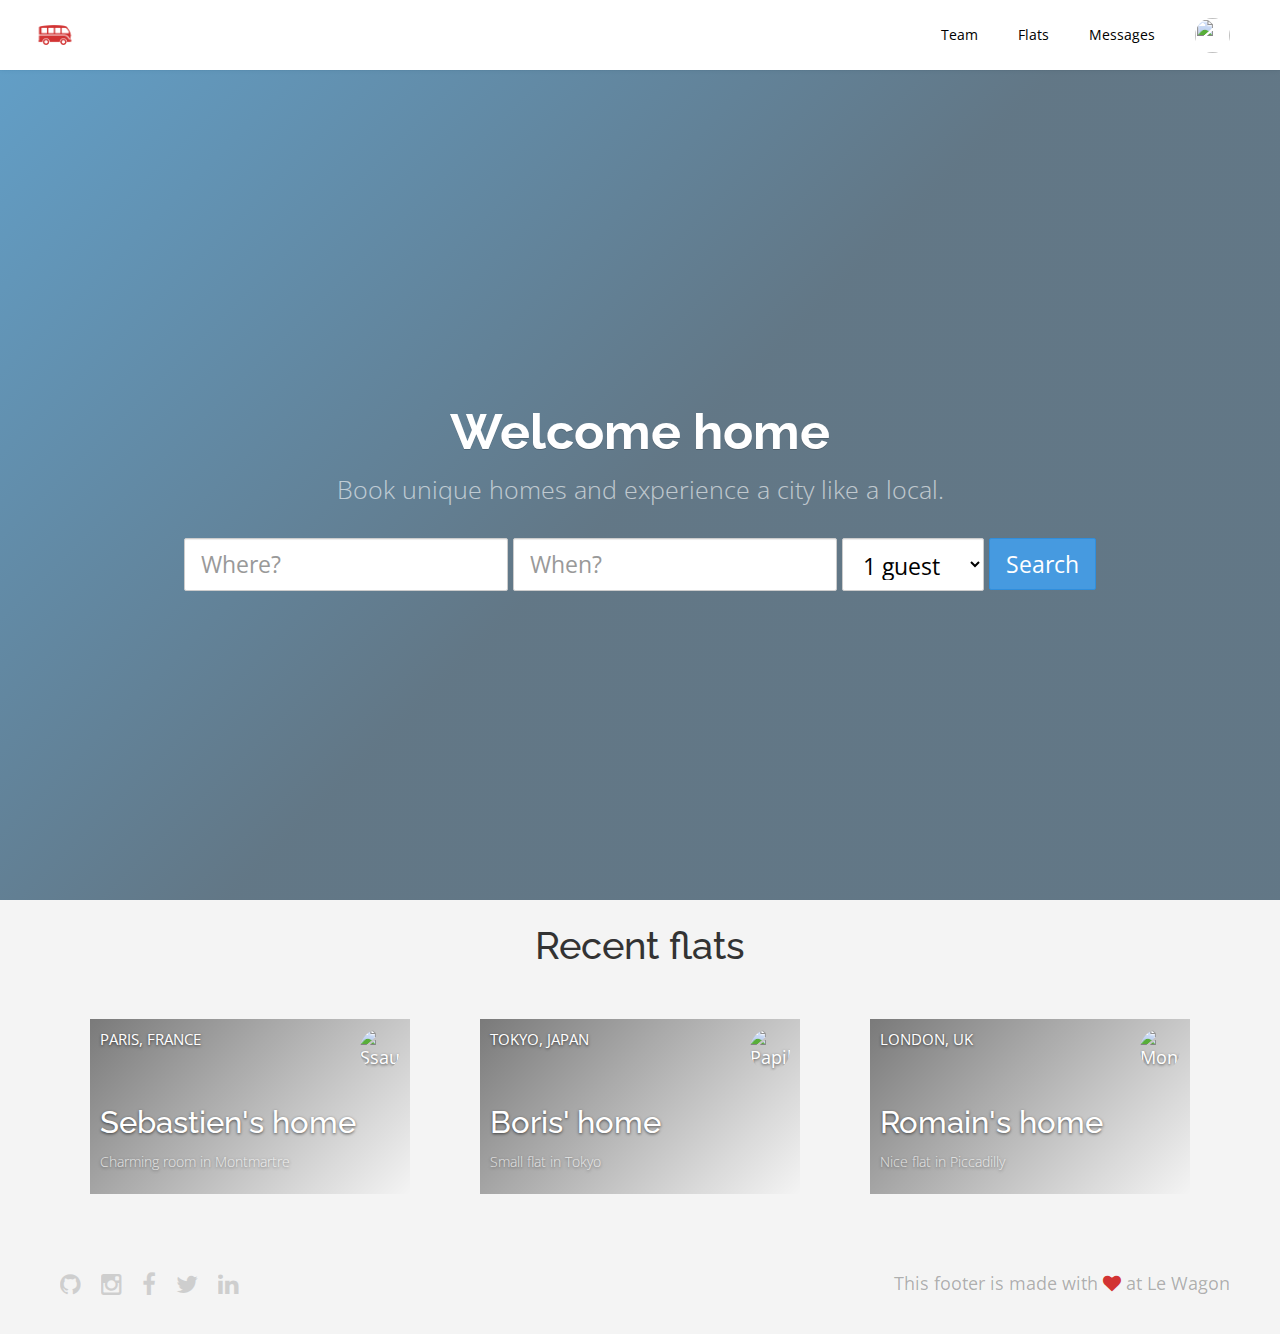
==== commit b399440a: "Automated commit at 2018-07-20 08:40:25 UTC by middleman-deploy 2.0.0-alpha" ====
--- a/index.html
+++ b/index.html
@@ -15,7 +15,7 @@
 
     <!-- Use the title from a page's frontmatter if it has one -->
     <title>Le Wagon - Middleman</title>
-    <link href="stylesheets/application-a76d8023.css" rel="stylesheet" />
+    <link href="stylesheets/application-2520d4dc.css" rel="stylesheet" />
     <script src="javascripts/application-93de88c9.js"></script>
     <link href="images/favicon-f15af148.png" rel="icon" type="image/png" />
   </head>
@@ -23,14 +23,14 @@
     <div class="navbar-wagon">
   <!-- Logo -->
   <a href="/" class="navbar-wagon-brand">
-    <img src="images/logo-acc9c0ec.png" alt="logo">
+    <img src="images/logo-acc9c0ec.png" alt="Logo" />
   </a>
 
   <!-- Right Navigation -->
   <div class="navbar-wagon-right hidden-xs hidden-sm">
 
-    <a href="team.html" class="btn btn-primary">Meet the team</a>
-    <a href="" class="navbar-wagon-item navbar-wagon-link">Trips</a>
+    <a href="/team.html" class="navbar-wagon-item navbar-wagon-link">Team</a>
+    <a href="/flats.html" class="navbar-wagon-item navbar-wagon-link">Flats</a>
     <a href="" class="navbar-wagon-item navbar-wagon-link">Messages</a>
 
     <!-- Profile picture with dropdown list -->
@@ -61,49 +61,59 @@
    <!-- inject layouts/_navbar.html.erb -->
     <div class="banner" style="background-image: linear-gradient(-225deg, rgba(0,101,168,0.6) 0%, rgba(0,36,61,0.6) 50%), url('https://kitt.lewagon.com/placeholder/cities/berlin');">
   <div class="banner-content">
-    <h1>Le Wagon Berlin</h1>
-    <p>Learn to code with us in Berlin</p>
-    <a class="btn btn-primary btn-lg">Start now</a>
+    <h1>Welcome  home</h1>
+     <p>Book unique homes and experience a city like a local.</p>
+     <form action="#" class="form-inline">
+       <input type="text" class="form-control input-lg" placeholder="Where?">
+       <input type="text" class="form-control input-lg" placeholder="When?">
+       <select name="" id="" class="form-control input-lg">
+         <option value="1">1 guest</option>
+         <option value="2">2 guests</option>
+         <option value="3">3 guests</option>
+       </select>
+       <input type="submit" class="btn btn-primary btn-lg" value="Search">
+     </form>
   </div>
 </div>
 
-  <div class="container">
-    <div class="row">
-      <div class="col-xs-12 col-sm-4">
-        <div class="card" style="background-image: linear-gradient(rgba(0,0,0,0.3), rgba(0,0,0,0.2)), url('https://kitt.lewagon.com/placeholder/cities/shanghai');">
-          <div class="card-category">Popular</div>
+  <div class="container" id="home-flats">
+  <h2 class="text-center">Recent flats</h2>
+  <div class="row">
+      <div class="col-xs-12 col-sm-6 col-md-4">
+        <div class="card" style="background-image: linear-gradient(-225deg, rgba(0,0,0,0.5) 0%, rgba(0,0,0,0) 100%), url('https://kitt.lewagon.com/placeholder/cities/paris');">
+          <div class="card-category">Paris, France</div>
           <div class="card-description">
-            <h2>Le Wagon Shanghai</h2>
-            <p>Very cool city, the best</p>
+            <h3>Sebastien's home</h3>
+            <p>Charming room in Montmartre</p>
           </div>
-          <img class="card-user" src="https://kitt.lewagon.com/placeholder/users/tgenaitay">
-          <a class="card-link" href="#" ></a>
+          <img src="https://kitt.lewagon.com/placeholder/users/ssaunier" class="card-user" alt="Ssaunier" />
+          <a href="flats/ssaunier.html" class="card-link"></a>
         </div>
       </div>
-      <div class="col-xs-12 col-sm-4">
-        <div class="card" style="background-image: linear-gradient(rgba(0,0,0,0.3), rgba(0,0,0,0.2)), url('https://kitt.lewagon.com/placeholder/cities/shanghai');">
-          <div class="card-category">Popular</div>
+      <div class="col-xs-12 col-sm-6 col-md-4">
+        <div class="card" style="background-image: linear-gradient(-225deg, rgba(0,0,0,0.5) 0%, rgba(0,0,0,0) 100%), url('https://kitt.lewagon.com/placeholder/cities/tokyo');">
+          <div class="card-category">Tokyo, Japan</div>
           <div class="card-description">
-            <h2>Le Wagon Shanghai</h2>
-            <p>Very cool city, the best</p>
+            <h3>Boris' home</h3>
+            <p>Small flat in Tokyo</p>
           </div>
-          <img class="card-user" src="https://kitt.lewagon.com/placeholder/users/tgenaitay">
-          <a class="card-link" href="#" ></a>
+          <img src="https://kitt.lewagon.com/placeholder/users/papillard" class="card-user" alt="Papillard" />
+          <a href="flats/papillard.html" class="card-link"></a>
         </div>
       </div>
-      <div class="col-xs-12 col-sm-4">
-        <div class="card" style="background-image: linear-gradient(rgba(0,0,0,0.3), rgba(0,0,0,0.2)), url('https://kitt.lewagon.com/placeholder/cities/shanghai');">
-          <div class="card-category">Popular</div>
+      <div class="col-xs-12 col-sm-6 col-md-4">
+        <div class="card" style="background-image: linear-gradient(-225deg, rgba(0,0,0,0.5) 0%, rgba(0,0,0,0) 100%), url('https://kitt.lewagon.com/placeholder/cities/london');">
+          <div class="card-category">London, UK</div>
           <div class="card-description">
-            <h2>Le Wagon Shanghai</h2>
-            <p>Very cool city, the best</p>
+            <h3>Romain's home</h3>
+            <p>Nice flat in Piccadilly</p>
           </div>
-          <img class="card-user" src="https://kitt.lewagon.com/placeholder/users/tgenaitay">
-          <a class="card-link" href="#" ></a>
+          <img src="https://kitt.lewagon.com/placeholder/users/monsieurpaillard" class="card-user" alt="Monsieurpaillard" />
+          <a href="flats/monsieurpaillard.html" class="card-link"></a>
         </div>
       </div>
-    </div>
   </div>
+</div>
 
 </div>
                       <!-- Page content is injected here -->
--- a/stylesheets/application-2520d4dc.css
+++ b/stylesheets/application-2520d4dc.css
@@ -0,0 +1,8 @@
+@import url("https://fonts.googleapis.com/css?family=Open+Sans:400,300,700|Raleway:400,100,300,700,500");/*!
+ * Bootstrap v3.3.7 (http://getbootstrap.com)
+ * Copyright 2011-2016 Twitter, Inc.
+ * Licensed under MIT (https://github.com/twbs/bootstrap/blob/master/LICENSE)
+ *//*! normalize.css v3.0.3 | MIT License | github.com/necolas/normalize.css */html{font-family:sans-serif;-ms-text-size-adjust:100%;-webkit-text-size-adjust:100%}body{margin:0}article,aside,details,figcaption,figure,footer,header,hgroup,main,menu,nav,section,summary{display:block}audio,canvas,progress,video{display:inline-block;vertical-align:baseline}audio:not([controls]){display:none;height:0}[hidden],template{display:none}a{background-color:transparent}a:active,a:hover{outline:0}abbr[title]{border-bottom:1px dotted}b,strong{font-weight:bold}dfn{font-style:italic}h1{font-size:2em;margin:0.67em 0}mark{background:#ff0;color:#000}small{font-size:80%}sub,sup{font-size:75%;line-height:0;position:relative;vertical-align:baseline}sup{top:-0.5em}sub{bottom:-0.25em}img{border:0}svg:not(:root){overflow:hidden}figure{margin:1em 40px}hr{-webkit-box-sizing:content-box;box-sizing:content-box;height:0}pre{overflow:auto}code,kbd,pre,samp{font-family:monospace, monospace;font-size:1em}button,input,optgroup,select,textarea{color:inherit;font:inherit;margin:0}button{overflow:visible}button,select{text-transform:none}button,html input[type="button"],input[type="reset"],input[type="submit"]{-webkit-appearance:button;cursor:pointer}button[disabled],html input[disabled]{cursor:default}button::-moz-focus-inner,input::-moz-focus-inner{border:0;padding:0}input{line-height:normal}input[type="checkbox"],input[type="radio"]{-webkit-box-sizing:border-box;box-sizing:border-box;padding:0}input[type="number"]::-webkit-inner-spin-button,input[type="number"]::-webkit-outer-spin-button{height:auto}input[type="search"]{-webkit-appearance:textfield;-webkit-box-sizing:content-box;box-sizing:content-box}input[type="search"]::-webkit-search-cancel-button,input[type="search"]::-webkit-search-decoration{-webkit-appearance:none}fieldset{border:1px solid #c0c0c0;margin:0 2px;padding:0.35em 0.625em 0.75em}legend{border:0;padding:0}textarea{overflow:auto}optgroup{font-weight:bold}table{border-collapse:collapse;border-spacing:0}td,th{padding:0}/*! Source: https://github.com/h5bp/html5-boilerplate/blob/master/src/css/main.css */@media print{*,*:before,*:after{background:transparent !important;color:#000 !important;-webkit-box-shadow:none !important;box-shadow:none !important;text-shadow:none !important}a,a:visited{text-decoration:underline}a[href]:after{content:" (" attr(href) ")"}abbr[title]:after{content:" (" attr(title) ")"}a[href^="#"]:after,a[href^="javascript:"]:after{content:""}pre,blockquote{border:1px solid #999;page-break-inside:avoid}thead{display:table-header-group}tr,img{page-break-inside:avoid}img{max-width:100% !important}p,h2,h3{orphans:3;widows:3}h2,h3{page-break-after:avoid}.navbar{display:none}.btn>.caret,.dropup>.btn>.caret{border-top-color:#000 !important}.label{border:1px solid #000}.table{border-collapse:collapse !important}.table td,.table th{background-color:#fff !important}.table-bordered th,.table-bordered td{border:1px solid #ddd !important}}@font-face{font-family:'Glyphicons Halflings';src:url("../assets/bootstrap/glyphicons-halflings-regular-86b6f62b.eot");src:url("../assets/bootstrap/glyphicons-halflings-regular-86b6f62b.eot?#iefix") format("embedded-opentype"),url("../assets/bootstrap/glyphicons-halflings-regular-ca35b697.woff2") format("woff2"),url("../assets/bootstrap/glyphicons-halflings-regular-278e49a8.woff") format("woff"),url("../assets/bootstrap/glyphicons-halflings-regular-44bc1850.ttf") format("truetype"),url("../assets/bootstrap/glyphicons-halflings-regular-de51a849.svg#glyphicons_halflingsregular") format("svg")}.glyphicon{position:relative;top:1px;display:inline-block;font-family:'Glyphicons Halflings';font-style:normal;font-weight:normal;line-height:1;-webkit-font-smoothing:antialiased;-moz-osx-font-smoothing:grayscale}.glyphicon-asterisk:before{content:"\002a"}.glyphicon-plus:before{content:"\002b"}.glyphicon-euro:before,.glyphicon-eur:before{content:"\20ac"}.glyphicon-minus:before{content:"\2212"}.glyphicon-cloud:before{content:"\2601"}.glyphicon-envelope:before{content:"\2709"}.glyphicon-pencil:before{content:"\270f"}.glyphicon-glass:before{content:"\e001"}.glyphicon-music:before{content:"\e002"}.glyphicon-search:before{content:"\e003"}.glyphicon-heart:before{content:"\e005"}.glyphicon-star:before{content:"\e006"}.glyphicon-star-empty:before{content:"\e007"}.glyphicon-user:before{content:"\e008"}.glyphicon-film:before{content:"\e009"}.glyphicon-th-large:before{content:"\e010"}.glyphicon-th:before{content:"\e011"}.glyphicon-th-list:before{content:"\e012"}.glyphicon-ok:before{content:"\e013"}.glyphicon-remove:before{content:"\e014"}.glyphicon-zoom-in:before{content:"\e015"}.glyphicon-zoom-out:before{content:"\e016"}.glyphicon-off:before{content:"\e017"}.glyphicon-signal:before{content:"\e018"}.glyphicon-cog:before{content:"\e019"}.glyphicon-trash:before{content:"\e020"}.glyphicon-home:before{content:"\e021"}.glyphicon-file:before{content:"\e022"}.glyphicon-time:before{content:"\e023"}.glyphicon-road:before{content:"\e024"}.glyphicon-download-alt:before{content:"\e025"}.glyphicon-download:before{content:"\e026"}.glyphicon-upload:before{content:"\e027"}.glyphicon-inbox:before{content:"\e028"}.glyphicon-play-circle:before{content:"\e029"}.glyphicon-repeat:before{content:"\e030"}.glyphicon-refresh:before{content:"\e031"}.glyphicon-list-alt:before{content:"\e032"}.glyphicon-lock:before{content:"\e033"}.glyphicon-flag:before{content:"\e034"}.glyphicon-headphones:before{content:"\e035"}.glyphicon-volume-off:before{content:"\e036"}.glyphicon-volume-down:before{content:"\e037"}.glyphicon-volume-up:before{content:"\e038"}.glyphicon-qrcode:before{content:"\e039"}.glyphicon-barcode:before{content:"\e040"}.glyphicon-tag:before{content:"\e041"}.glyphicon-tags:before{content:"\e042"}.glyphicon-book:before{content:"\e043"}.glyphicon-bookmark:before{content:"\e044"}.glyphicon-print:before{content:"\e045"}.glyphicon-camera:before{content:"\e046"}.glyphicon-font:before{content:"\e047"}.glyphicon-bold:before{content:"\e048"}.glyphicon-italic:before{content:"\e049"}.glyphicon-text-height:before{content:"\e050"}.glyphicon-text-width:before{content:"\e051"}.glyphicon-align-left:before{content:"\e052"}.glyphicon-align-center:before{content:"\e053"}.glyphicon-align-right:before{content:"\e054"}.glyphicon-align-justify:before{content:"\e055"}.glyphicon-list:before{content:"\e056"}.glyphicon-indent-left:before{content:"\e057"}.glyphicon-indent-right:before{content:"\e058"}.glyphicon-facetime-video:before{content:"\e059"}.glyphicon-picture:before{content:"\e060"}.glyphicon-map-marker:before{content:"\e062"}.glyphicon-adjust:before{content:"\e063"}.glyphicon-tint:before{content:"\e064"}.glyphicon-edit:before{content:"\e065"}.glyphicon-share:before{content:"\e066"}.glyphicon-check:before{content:"\e067"}.glyphicon-move:before{content:"\e068"}.glyphicon-step-backward:before{content:"\e069"}.glyphicon-fast-backward:before{content:"\e070"}.glyphicon-backward:before{content:"\e071"}.glyphicon-play:before{content:"\e072"}.glyphicon-pause:before{content:"\e073"}.glyphicon-stop:before{content:"\e074"}.glyphicon-forward:before{content:"\e075"}.glyphicon-fast-forward:before{content:"\e076"}.glyphicon-step-forward:before{content:"\e077"}.glyphicon-eject:before{content:"\e078"}.glyphicon-chevron-left:before{content:"\e079"}.glyphicon-chevron-right:before{content:"\e080"}.glyphicon-plus-sign:before{content:"\e081"}.glyphicon-minus-sign:before{content:"\e082"}.glyphicon-remove-sign:before{content:"\e083"}.glyphicon-ok-sign:before{content:"\e084"}.glyphicon-question-sign:before{content:"\e085"}.glyphicon-info-sign:before{content:"\e086"}.glyphicon-screenshot:before{content:"\e087"}.glyphicon-remove-circle:before{content:"\e088"}.glyphicon-ok-circle:before{content:"\e089"}.glyphicon-ban-circle:before{content:"\e090"}.glyphicon-arrow-left:before{content:"\e091"}.glyphicon-arrow-right:before{content:"\e092"}.glyphicon-arrow-up:before{content:"\e093"}.glyphicon-arrow-down:before{content:"\e094"}.glyphicon-share-alt:before{content:"\e095"}.glyphicon-resize-full:before{content:"\e096"}.glyphicon-resize-small:before{content:"\e097"}.glyphicon-exclamation-sign:before{content:"\e101"}.glyphicon-gift:before{content:"\e102"}.glyphicon-leaf:before{content:"\e103"}.glyphicon-fire:before{content:"\e104"}.glyphicon-eye-open:before{content:"\e105"}.glyphicon-eye-close:before{content:"\e106"}.glyphicon-warning-sign:before{content:"\e107"}.glyphicon-plane:before{content:"\e108"}.glyphicon-calendar:before{content:"\e109"}.glyphicon-random:before{content:"\e110"}.glyphicon-comment:before{content:"\e111"}.glyphicon-magnet:before{content:"\e112"}.glyphicon-chevron-up:before{content:"\e113"}.glyphicon-chevron-down:before{content:"\e114"}.glyphicon-retweet:before{content:"\e115"}.glyphicon-shopping-cart:before{content:"\e116"}.glyphicon-folder-close:before{content:"\e117"}.glyphicon-folder-open:before{content:"\e118"}.glyphicon-resize-vertical:before{content:"\e119"}.glyphicon-resize-horizontal:before{content:"\e120"}.glyphicon-hdd:before{content:"\e121"}.glyphicon-bullhorn:before{content:"\e122"}.glyphicon-bell:before{content:"\e123"}.glyphicon-certificate:before{content:"\e124"}.glyphicon-thumbs-up:before{content:"\e125"}.glyphicon-thumbs-down:before{content:"\e126"}.glyphicon-hand-right:before{content:"\e127"}.glyphicon-hand-left:before{content:"\e128"}.glyphicon-hand-up:before{content:"\e129"}.glyphicon-hand-down:before{content:"\e130"}.glyphicon-circle-arrow-right:before{content:"\e131"}.glyphicon-circle-arrow-left:before{content:"\e132"}.glyphicon-circle-arrow-up:before{content:"\e133"}.glyphicon-circle-arrow-down:before{content:"\e134"}.glyphicon-globe:before{content:"\e135"}.glyphicon-wrench:before{content:"\e136"}.glyphicon-tasks:before{content:"\e137"}.glyphicon-filter:before{content:"\e138"}.glyphicon-briefcase:before{content:"\e139"}.glyphicon-fullscreen:before{content:"\e140"}.glyphicon-dashboard:before{content:"\e141"}.glyphicon-paperclip:before{content:"\e142"}.glyphicon-heart-empty:before{content:"\e143"}.glyphicon-link:before{content:"\e144"}.glyphicon-phone:before{content:"\e145"}.glyphicon-pushpin:before{content:"\e146"}.glyphicon-usd:before{content:"\e148"}.glyphicon-gbp:before{content:"\e149"}.glyphicon-sort:before{content:"\e150"}.glyphicon-sort-by-alphabet:before{content:"\e151"}.glyphicon-sort-by-alphabet-alt:before{content:"\e152"}.glyphicon-sort-by-order:before{content:"\e153"}.glyphicon-sort-by-order-alt:before{content:"\e154"}.glyphicon-sort-by-attributes:before{content:"\e155"}.glyphicon-sort-by-attributes-alt:before{content:"\e156"}.glyphicon-unchecked:before{content:"\e157"}.glyphicon-expand:before{content:"\e158"}.glyphicon-collapse-down:before{content:"\e159"}.glyphicon-collapse-up:before{content:"\e160"}.glyphicon-log-in:before{content:"\e161"}.glyphicon-flash:before{content:"\e162"}.glyphicon-log-out:before{content:"\e163"}.glyphicon-new-window:before{content:"\e164"}.glyphicon-record:before{content:"\e165"}.glyphicon-save:before{content:"\e166"}.glyphicon-open:before{content:"\e167"}.glyphicon-saved:before{content:"\e168"}.glyphicon-import:before{content:"\e169"}.glyphicon-export:before{content:"\e170"}.glyphicon-send:before{content:"\e171"}.glyphicon-floppy-disk:before{content:"\e172"}.glyphicon-floppy-saved:before{content:"\e173"}.glyphicon-floppy-remove:before{content:"\e174"}.glyphicon-floppy-save:before{content:"\e175"}.glyphicon-floppy-open:before{content:"\e176"}.glyphicon-credit-card:before{content:"\e177"}.glyphicon-transfer:before{content:"\e178"}.glyphicon-cutlery:before{content:"\e179"}.glyphicon-header:before{content:"\e180"}.glyphicon-compressed:before{content:"\e181"}.glyphicon-earphone:before{content:"\e182"}.glyphicon-phone-alt:before{content:"\e183"}.glyphicon-tower:before{content:"\e184"}.glyphicon-stats:before{content:"\e185"}.glyphicon-sd-video:before{content:"\e186"}.glyphicon-hd-video:before{content:"\e187"}.glyphicon-subtitles:before{content:"\e188"}.glyphicon-sound-stereo:before{content:"\e189"}.glyphicon-sound-dolby:before{content:"\e190"}.glyphicon-sound-5-1:before{content:"\e191"}.glyphicon-sound-6-1:before{content:"\e192"}.glyphicon-sound-7-1:before{content:"\e193"}.glyphicon-copyright-mark:before{content:"\e194"}.glyphicon-registration-mark:before{content:"\e195"}.glyphicon-cloud-download:before{content:"\e197"}.glyphicon-cloud-upload:before{content:"\e198"}.glyphicon-tree-conifer:before{content:"\e199"}.glyphicon-tree-deciduous:before{content:"\e200"}.glyphicon-cd:before{content:"\e201"}.glyphicon-save-file:before{content:"\e202"}.glyphicon-open-file:before{content:"\e203"}.glyphicon-level-up:before{content:"\e204"}.glyphicon-copy:before{content:"\e205"}.glyphicon-paste:before{content:"\e206"}.glyphicon-alert:before{content:"\e209"}.glyphicon-equalizer:before{content:"\e210"}.glyphicon-king:before{content:"\e211"}.glyphicon-queen:before{content:"\e212"}.glyphicon-pawn:before{content:"\e213"}.glyphicon-bishop:before{content:"\e214"}.glyphicon-knight:before{content:"\e215"}.glyphicon-baby-formula:before{content:"\e216"}.glyphicon-tent:before{content:"\26fa"}.glyphicon-blackboard:before{content:"\e218"}.glyphicon-bed:before{content:"\e219"}.glyphicon-apple:before{content:"\f8ff"}.glyphicon-erase:before{content:"\e221"}.glyphicon-hourglass:before{content:"\231b"}.glyphicon-lamp:before{content:"\e223"}.glyphicon-duplicate:before{content:"\e224"}.glyphicon-piggy-bank:before{content:"\e225"}.glyphicon-scissors:before{content:"\e226"}.glyphicon-bitcoin:before{content:"\e227"}.glyphicon-btc:before{content:"\e227"}.glyphicon-xbt:before{content:"\e227"}.glyphicon-yen:before{content:"\00a5"}.glyphicon-jpy:before{content:"\00a5"}.glyphicon-ruble:before{content:"\20bd"}.glyphicon-rub:before{content:"\20bd"}.glyphicon-scale:before{content:"\e230"}.glyphicon-ice-lolly:before{content:"\e231"}.glyphicon-ice-lolly-tasted:before{content:"\e232"}.glyphicon-education:before{content:"\e233"}.glyphicon-option-horizontal:before{content:"\e234"}.glyphicon-option-vertical:before{content:"\e235"}.glyphicon-menu-hamburger:before{content:"\e236"}.glyphicon-modal-window:before{content:"\e237"}.glyphicon-oil:before{content:"\e238"}.glyphicon-grain:before{content:"\e239"}.glyphicon-sunglasses:before{content:"\e240"}.glyphicon-text-size:before{content:"\e241"}.glyphicon-text-color:before{content:"\e242"}.glyphicon-text-background:before{content:"\e243"}.glyphicon-object-align-top:before{content:"\e244"}.glyphicon-object-align-bottom:before{content:"\e245"}.glyphicon-object-align-horizontal:before{content:"\e246"}.glyphicon-object-align-left:before{content:"\e247"}.glyphicon-object-align-vertical:before{content:"\e248"}.glyphicon-object-align-right:before{content:"\e249"}.glyphicon-triangle-right:before{content:"\e250"}.glyphicon-triangle-left:before{content:"\e251"}.glyphicon-triangle-bottom:before{content:"\e252"}.glyphicon-triangle-top:before{content:"\e253"}.glyphicon-console:before{content:"\e254"}.glyphicon-superscript:before{content:"\e255"}.glyphicon-subscript:before{content:"\e256"}.glyphicon-menu-left:before{content:"\e257"}.glyphicon-menu-right:before{content:"\e258"}.glyphicon-menu-down:before{content:"\e259"}.glyphicon-menu-up:before{content:"\e260"}*{-webkit-box-sizing:border-box;box-sizing:border-box}*:before,*:after{-webkit-box-sizing:border-box;box-sizing:border-box}html{font-size:10px;-webkit-tap-highlight-color:transparent}body{font-family:"Open Sans", "Helvetica", "sans-serif";font-size:18px;line-height:1.42857143;color:#333333;background-color:#f4f4f4}input,button,select,textarea{font-family:inherit;font-size:inherit;line-height:inherit}a{color:#469AE0;text-decoration:none}a:hover,a:focus{color:#1f74ba;text-decoration:underline}a:focus{outline:5px auto -webkit-focus-ring-color;outline-offset:-2px}figure{margin:0}img{vertical-align:middle}.img-responsive{display:block;max-width:100%;height:auto}.img-rounded{border-radius:2px}.img-thumbnail{padding:4px;line-height:1.42857143;background-color:#f4f4f4;border:1px solid #ddd;border-radius:10px;-webkit-transition:all 0.2s ease-in-out;transition:all 0.2s ease-in-out;display:inline-block;max-width:100%;height:auto}.img-circle{border-radius:50%}hr{margin-top:25px;margin-bottom:25px;border:0;border-top:1px solid #eeeeee}.sr-only{position:absolute;width:1px;height:1px;margin:-1px;padding:0;overflow:hidden;clip:rect(0, 0, 0, 0);border:0}.sr-only-focusable:active,.sr-only-focusable:focus{position:static;width:auto;height:auto;margin:0;overflow:visible;clip:auto}[role="button"]{cursor:pointer}h1,h2,h3,h4,h5,h6,.h1,.h2,.h3,.h4,.h5,.h6{font-family:"Raleway", "Helvetica", "sans-serif";font-weight:500;line-height:1.1;color:inherit}h1 small,h1 .small,h2 small,h2 .small,h3 small,h3 .small,h4 small,h4 .small,h5 small,h5 .small,h6 small,h6 .small,.h1 small,.h1 .small,.h2 small,.h2 .small,.h3 small,.h3 .small,.h4 small,.h4 .small,.h5 small,.h5 .small,.h6 small,.h6 .small{font-weight:normal;line-height:1;color:#777777}h1,.h1,h2,.h2,h3,.h3{margin-top:25px;margin-bottom:12.5px}h1 small,h1 .small,.h1 small,.h1 .small,h2 small,h2 .small,.h2 small,.h2 .small,h3 small,h3 .small,.h3 small,.h3 .small{font-size:65%}h4,.h4,h5,.h5,h6,.h6{margin-top:12.5px;margin-bottom:12.5px}h4 small,h4 .small,.h4 small,.h4 .small,h5 small,h5 .small,.h5 small,.h5 .small,h6 small,h6 .small,.h6 small,.h6 .small{font-size:75%}h1,.h1{font-size:46px}h2,.h2{font-size:38px}h3,.h3{font-size:31px}h4,.h4{font-size:23px}h5,.h5{font-size:18px}h6,.h6{font-size:16px}p{margin:0 0 12.5px}.lead{margin-bottom:25px;font-size:20px;font-weight:300;line-height:1.4}@media (min-width: 768px){.lead{font-size:27px}}small,.small{font-size:88%}mark,.mark{background-color:#fcf8e3;padding:.2em}.text-left{text-align:left}.text-right{text-align:right}.text-center{text-align:center}.text-justify{text-align:justify}.text-nowrap{white-space:nowrap}.text-lowercase{text-transform:lowercase}.text-uppercase,.initialism{text-transform:uppercase}.text-capitalize{text-transform:capitalize}.text-muted{color:#777777}.text-primary{color:#469AE0}a.text-primary:hover,a.text-primary:focus{color:#2381d0}.text-success{color:#3c763d}a.text-success:hover,a.text-success:focus{color:#2b542c}.text-info{color:#31708f}a.text-info:hover,a.text-info:focus{color:#245269}.text-warning{color:#8a6d3b}a.text-warning:hover,a.text-warning:focus{color:#66512c}.text-danger{color:#a94442}a.text-danger:hover,a.text-danger:focus{color:#843534}.bg-primary{color:#fff}.bg-primary{background-color:#469AE0}a.bg-primary:hover,a.bg-primary:focus{background-color:#2381d0}.bg-success{background-color:#dff0d8}a.bg-success:hover,a.bg-success:focus{background-color:#c1e2b3}.bg-info{background-color:#d9edf7}a.bg-info:hover,a.bg-info:focus{background-color:#afd9ee}.bg-warning{background-color:#fcf8e3}a.bg-warning:hover,a.bg-warning:focus{background-color:#f7ecb5}.bg-danger{background-color:#f2dede}a.bg-danger:hover,a.bg-danger:focus{background-color:#e4b9b9}.page-header{padding-bottom:11.5px;margin:50px 0 25px;border-bottom:1px solid #eeeeee}ul,ol{margin-top:0;margin-bottom:12.5px}ul ul,ul ol,ol ul,ol ol{margin-bottom:0}.list-unstyled{padding-left:0;list-style:none}.list-inline{padding-left:0;list-style:none;margin-left:-5px}.list-inline>li{display:inline-block;padding-left:5px;padding-right:5px}dl{margin-top:0;margin-bottom:25px}dt,dd{line-height:1.42857143}dt{font-weight:bold}dd{margin-left:0}.dl-horizontal dd:before,.dl-horizontal dd:after{content:" ";display:table}.dl-horizontal dd:after{clear:both}@media (min-width: 768px){.dl-horizontal dt{float:left;width:160px;clear:left;text-align:right;overflow:hidden;text-overflow:ellipsis;white-space:nowrap}.dl-horizontal dd{margin-left:180px}}abbr[title],abbr[data-original-title]{cursor:help;border-bottom:1px dotted #777777}.initialism{font-size:90%}blockquote{padding:12.5px 25px;margin:0 0 25px;font-size:22.5px;border-left:5px solid #eeeeee}blockquote p:last-child,blockquote ul:last-child,blockquote ol:last-child{margin-bottom:0}blockquote footer,blockquote small,blockquote .small{display:block;font-size:80%;line-height:1.42857143;color:#777777}blockquote footer:before,blockquote small:before,blockquote .small:before{content:'\2014 \00A0'}.blockquote-reverse,blockquote.pull-right{padding-right:15px;padding-left:0;border-right:5px solid #eeeeee;border-left:0;text-align:right}.blockquote-reverse footer:before,.blockquote-reverse small:before,.blockquote-reverse .small:before,blockquote.pull-right footer:before,blockquote.pull-right small:before,blockquote.pull-right .small:before{content:''}.blockquote-reverse footer:after,.blockquote-reverse small:after,.blockquote-reverse .small:after,blockquote.pull-right footer:after,blockquote.pull-right small:after,blockquote.pull-right .small:after{content:'\00A0 \2014'}address{margin-bottom:25px;font-style:normal;line-height:1.42857143}code,kbd,pre,samp{font-family:Menlo, Monaco, Consolas, "Courier New", monospace}code{padding:2px 4px;font-size:90%;color:#c7254e;background-color:#f9f2f4;border-radius:10px}kbd{padding:2px 4px;font-size:90%;color:#fff;background-color:#333;border-radius:2px;-webkit-box-shadow:inset 0 -1px 0 rgba(0,0,0,0.25);box-shadow:inset 0 -1px 0 rgba(0,0,0,0.25)}kbd kbd{padding:0;font-size:100%;font-weight:bold;-webkit-box-shadow:none;box-shadow:none}pre{display:block;padding:12px;margin:0 0 12.5px;font-size:17px;line-height:1.42857143;word-break:break-all;word-wrap:break-word;color:#333333;background-color:#f5f5f5;border:1px solid #ccc;border-radius:10px}pre code{padding:0;font-size:inherit;color:inherit;white-space:pre-wrap;background-color:transparent;border-radius:0}.pre-scrollable{max-height:340px;overflow-y:scroll}.container{margin-right:auto;margin-left:auto;padding-left:15px;padding-right:15px}.container:before,.container:after{content:" ";display:table}.container:after{clear:both}@media (min-width: 768px){.container{width:750px}}@media (min-width: 992px){.container{width:970px}}@media (min-width: 1200px){.container{width:1170px}}.container-fluid{margin-right:auto;margin-left:auto;padding-left:15px;padding-right:15px}.container-fluid:before,.container-fluid:after{content:" ";display:table}.container-fluid:after{clear:both}.row{margin-left:-15px;margin-right:-15px}.row:before,.row:after{content:" ";display:table}.row:after{clear:both}.col-xs-1,.col-sm-1,.col-md-1,.col-lg-1,.col-xs-2,.col-sm-2,.col-md-2,.col-lg-2,.col-xs-3,.col-sm-3,.col-md-3,.col-lg-3,.col-xs-4,.col-sm-4,.col-md-4,.col-lg-4,.col-xs-5,.col-sm-5,.col-md-5,.col-lg-5,.col-xs-6,.col-sm-6,.col-md-6,.col-lg-6,.col-xs-7,.col-sm-7,.col-md-7,.col-lg-7,.col-xs-8,.col-sm-8,.col-md-8,.col-lg-8,.col-xs-9,.col-sm-9,.col-md-9,.col-lg-9,.col-xs-10,.col-sm-10,.col-md-10,.col-lg-10,.col-xs-11,.col-sm-11,.col-md-11,.col-lg-11,.col-xs-12,.col-sm-12,.col-md-12,.col-lg-12{position:relative;min-height:1px;padding-left:15px;padding-right:15px}.col-xs-1,.col-xs-2,.col-xs-3,.col-xs-4,.col-xs-5,.col-xs-6,.col-xs-7,.col-xs-8,.col-xs-9,.col-xs-10,.col-xs-11,.col-xs-12{float:left}.col-xs-1{width:8.33333333%}.col-xs-2{width:16.66666667%}.col-xs-3{width:25%}.col-xs-4{width:33.33333333%}.col-xs-5{width:41.66666667%}.col-xs-6{width:50%}.col-xs-7{width:58.33333333%}.col-xs-8{width:66.66666667%}.col-xs-9{width:75%}.col-xs-10{width:83.33333333%}.col-xs-11{width:91.66666667%}.col-xs-12{width:100%}.col-xs-pull-0{right:auto}.col-xs-pull-1{right:8.33333333%}.col-xs-pull-2{right:16.66666667%}.col-xs-pull-3{right:25%}.col-xs-pull-4{right:33.33333333%}.col-xs-pull-5{right:41.66666667%}.col-xs-pull-6{right:50%}.col-xs-pull-7{right:58.33333333%}.col-xs-pull-8{right:66.66666667%}.col-xs-pull-9{right:75%}.col-xs-pull-10{right:83.33333333%}.col-xs-pull-11{right:91.66666667%}.col-xs-pull-12{right:100%}.col-xs-push-0{left:auto}.col-xs-push-1{left:8.33333333%}.col-xs-push-2{left:16.66666667%}.col-xs-push-3{left:25%}.col-xs-push-4{left:33.33333333%}.col-xs-push-5{left:41.66666667%}.col-xs-push-6{left:50%}.col-xs-push-7{left:58.33333333%}.col-xs-push-8{left:66.66666667%}.col-xs-push-9{left:75%}.col-xs-push-10{left:83.33333333%}.col-xs-push-11{left:91.66666667%}.col-xs-push-12{left:100%}.col-xs-offset-0{margin-left:0%}.col-xs-offset-1{margin-left:8.33333333%}.col-xs-offset-2{margin-left:16.66666667%}.col-xs-offset-3{margin-left:25%}.col-xs-offset-4{margin-left:33.33333333%}.col-xs-offset-5{margin-left:41.66666667%}.col-xs-offset-6{margin-left:50%}.col-xs-offset-7{margin-left:58.33333333%}.col-xs-offset-8{margin-left:66.66666667%}.col-xs-offset-9{margin-left:75%}.col-xs-offset-10{margin-left:83.33333333%}.col-xs-offset-11{margin-left:91.66666667%}.col-xs-offset-12{margin-left:100%}@media (min-width: 768px){.col-sm-1,.col-sm-2,.col-sm-3,.col-sm-4,.col-sm-5,.col-sm-6,.col-sm-7,.col-sm-8,.col-sm-9,.col-sm-10,.col-sm-11,.col-sm-12{float:left}.col-sm-1{width:8.33333333%}.col-sm-2{width:16.66666667%}.col-sm-3{width:25%}.col-sm-4{width:33.33333333%}.col-sm-5{width:41.66666667%}.col-sm-6{width:50%}.col-sm-7{width:58.33333333%}.col-sm-8{width:66.66666667%}.col-sm-9{width:75%}.col-sm-10{width:83.33333333%}.col-sm-11{width:91.66666667%}.col-sm-12{width:100%}.col-sm-pull-0{right:auto}.col-sm-pull-1{right:8.33333333%}.col-sm-pull-2{right:16.66666667%}.col-sm-pull-3{right:25%}.col-sm-pull-4{right:33.33333333%}.col-sm-pull-5{right:41.66666667%}.col-sm-pull-6{right:50%}.col-sm-pull-7{right:58.33333333%}.col-sm-pull-8{right:66.66666667%}.col-sm-pull-9{right:75%}.col-sm-pull-10{right:83.33333333%}.col-sm-pull-11{right:91.66666667%}.col-sm-pull-12{right:100%}.col-sm-push-0{left:auto}.col-sm-push-1{left:8.33333333%}.col-sm-push-2{left:16.66666667%}.col-sm-push-3{left:25%}.col-sm-push-4{left:33.33333333%}.col-sm-push-5{left:41.66666667%}.col-sm-push-6{left:50%}.col-sm-push-7{left:58.33333333%}.col-sm-push-8{left:66.66666667%}.col-sm-push-9{left:75%}.col-sm-push-10{left:83.33333333%}.col-sm-push-11{left:91.66666667%}.col-sm-push-12{left:100%}.col-sm-offset-0{margin-left:0%}.col-sm-offset-1{margin-left:8.33333333%}.col-sm-offset-2{margin-left:16.66666667%}.col-sm-offset-3{margin-left:25%}.col-sm-offset-4{margin-left:33.33333333%}.col-sm-offset-5{margin-left:41.66666667%}.col-sm-offset-6{margin-left:50%}.col-sm-offset-7{margin-left:58.33333333%}.col-sm-offset-8{margin-left:66.66666667%}.col-sm-offset-9{margin-left:75%}.col-sm-offset-10{margin-left:83.33333333%}.col-sm-offset-11{margin-left:91.66666667%}.col-sm-offset-12{margin-left:100%}}@media (min-width: 992px){.col-md-1,.col-md-2,.col-md-3,.col-md-4,.col-md-5,.col-md-6,.col-md-7,.col-md-8,.col-md-9,.col-md-10,.col-md-11,.col-md-12{float:left}.col-md-1{width:8.33333333%}.col-md-2{width:16.66666667%}.col-md-3{width:25%}.col-md-4{width:33.33333333%}.col-md-5{width:41.66666667%}.col-md-6{width:50%}.col-md-7{width:58.33333333%}.col-md-8{width:66.66666667%}.col-md-9{width:75%}.col-md-10{width:83.33333333%}.col-md-11{width:91.66666667%}.col-md-12{width:100%}.col-md-pull-0{right:auto}.col-md-pull-1{right:8.33333333%}.col-md-pull-2{right:16.66666667%}.col-md-pull-3{right:25%}.col-md-pull-4{right:33.33333333%}.col-md-pull-5{right:41.66666667%}.col-md-pull-6{right:50%}.col-md-pull-7{right:58.33333333%}.col-md-pull-8{right:66.66666667%}.col-md-pull-9{right:75%}.col-md-pull-10{right:83.33333333%}.col-md-pull-11{right:91.66666667%}.col-md-pull-12{right:100%}.col-md-push-0{left:auto}.col-md-push-1{left:8.33333333%}.col-md-push-2{left:16.66666667%}.col-md-push-3{left:25%}.col-md-push-4{left:33.33333333%}.col-md-push-5{left:41.66666667%}.col-md-push-6{left:50%}.col-md-push-7{left:58.33333333%}.col-md-push-8{left:66.66666667%}.col-md-push-9{left:75%}.col-md-push-10{left:83.33333333%}.col-md-push-11{left:91.66666667%}.col-md-push-12{left:100%}.col-md-offset-0{margin-left:0%}.col-md-offset-1{margin-left:8.33333333%}.col-md-offset-2{margin-left:16.66666667%}.col-md-offset-3{margin-left:25%}.col-md-offset-4{margin-left:33.33333333%}.col-md-offset-5{margin-left:41.66666667%}.col-md-offset-6{margin-left:50%}.col-md-offset-7{margin-left:58.33333333%}.col-md-offset-8{margin-left:66.66666667%}.col-md-offset-9{margin-left:75%}.col-md-offset-10{margin-left:83.33333333%}.col-md-offset-11{margin-left:91.66666667%}.col-md-offset-12{margin-left:100%}}@media (min-width: 1200px){.col-lg-1,.col-lg-2,.col-lg-3,.col-lg-4,.col-lg-5,.col-lg-6,.col-lg-7,.col-lg-8,.col-lg-9,.col-lg-10,.col-lg-11,.col-lg-12{float:left}.col-lg-1{width:8.33333333%}.col-lg-2{width:16.66666667%}.col-lg-3{width:25%}.col-lg-4{width:33.33333333%}.col-lg-5{width:41.66666667%}.col-lg-6{width:50%}.col-lg-7{width:58.33333333%}.col-lg-8{width:66.66666667%}.col-lg-9{width:75%}.col-lg-10{width:83.33333333%}.col-lg-11{width:91.66666667%}.col-lg-12{width:100%}.col-lg-pull-0{right:auto}.col-lg-pull-1{right:8.33333333%}.col-lg-pull-2{right:16.66666667%}.col-lg-pull-3{right:25%}.col-lg-pull-4{right:33.33333333%}.col-lg-pull-5{right:41.66666667%}.col-lg-pull-6{right:50%}.col-lg-pull-7{right:58.33333333%}.col-lg-pull-8{right:66.66666667%}.col-lg-pull-9{right:75%}.col-lg-pull-10{right:83.33333333%}.col-lg-pull-11{right:91.66666667%}.col-lg-pull-12{right:100%}.col-lg-push-0{left:auto}.col-lg-push-1{left:8.33333333%}.col-lg-push-2{left:16.66666667%}.col-lg-push-3{left:25%}.col-lg-push-4{left:33.33333333%}.col-lg-push-5{left:41.66666667%}.col-lg-push-6{left:50%}.col-lg-push-7{left:58.33333333%}.col-lg-push-8{left:66.66666667%}.col-lg-push-9{left:75%}.col-lg-push-10{left:83.33333333%}.col-lg-push-11{left:91.66666667%}.col-lg-push-12{left:100%}.col-lg-offset-0{margin-left:0%}.col-lg-offset-1{margin-left:8.33333333%}.col-lg-offset-2{margin-left:16.66666667%}.col-lg-offset-3{margin-left:25%}.col-lg-offset-4{margin-left:33.33333333%}.col-lg-offset-5{margin-left:41.66666667%}.col-lg-offset-6{margin-left:50%}.col-lg-offset-7{margin-left:58.33333333%}.col-lg-offset-8{margin-left:66.66666667%}.col-lg-offset-9{margin-left:75%}.col-lg-offset-10{margin-left:83.33333333%}.col-lg-offset-11{margin-left:91.66666667%}.col-lg-offset-12{margin-left:100%}}table{background-color:transparent}caption{padding-top:8px;padding-bottom:8px;color:#777777;text-align:left}th{text-align:left}.table{width:100%;max-width:100%;margin-bottom:25px}.table>thead>tr>th,.table>thead>tr>td,.table>tbody>tr>th,.table>tbody>tr>td,.table>tfoot>tr>th,.table>tfoot>tr>td{padding:8px;line-height:1.42857143;vertical-align:top;border-top:1px solid #ddd}.table>thead>tr>th{vertical-align:bottom;border-bottom:2px solid #ddd}.table>caption+thead>tr:first-child>th,.table>caption+thead>tr:first-child>td,.table>colgroup+thead>tr:first-child>th,.table>colgroup+thead>tr:first-child>td,.table>thead:first-child>tr:first-child>th,.table>thead:first-child>tr:first-child>td{border-top:0}.table>tbody+tbody{border-top:2px solid #ddd}.table .table{background-color:#f4f4f4}.table-condensed>thead>tr>th,.table-condensed>thead>tr>td,.table-condensed>tbody>tr>th,.table-condensed>tbody>tr>td,.table-condensed>tfoot>tr>th,.table-condensed>tfoot>tr>td{padding:5px}.table-bordered{border:1px solid #ddd}.table-bordered>thead>tr>th,.table-bordered>thead>tr>td,.table-bordered>tbody>tr>th,.table-bordered>tbody>tr>td,.table-bordered>tfoot>tr>th,.table-bordered>tfoot>tr>td{border:1px solid #ddd}.table-bordered>thead>tr>th,.table-bordered>thead>tr>td{border-bottom-width:2px}.table-striped>tbody>tr:nth-of-type(odd){background-color:#f9f9f9}.table-hover>tbody>tr:hover{background-color:#f5f5f5}table col[class*="col-"]{position:static;float:none;display:table-column}table td[class*="col-"],table th[class*="col-"]{position:static;float:none;display:table-cell}.table>thead>tr>td.active,.table>thead>tr>th.active,.table>thead>tr.active>td,.table>thead>tr.active>th,.table>tbody>tr>td.active,.table>tbody>tr>th.active,.table>tbody>tr.active>td,.table>tbody>tr.active>th,.table>tfoot>tr>td.active,.table>tfoot>tr>th.active,.table>tfoot>tr.active>td,.table>tfoot>tr.active>th{background-color:#f5f5f5}.table-hover>tbody>tr>td.active:hover,.table-hover>tbody>tr>th.active:hover,.table-hover>tbody>tr.active:hover>td,.table-hover>tbody>tr:hover>.active,.table-hover>tbody>tr.active:hover>th{background-color:#e8e8e8}.table>thead>tr>td.success,.table>thead>tr>th.success,.table>thead>tr.success>td,.table>thead>tr.success>th,.table>tbody>tr>td.success,.table>tbody>tr>th.success,.table>tbody>tr.success>td,.table>tbody>tr.success>th,.table>tfoot>tr>td.success,.table>tfoot>tr>th.success,.table>tfoot>tr.success>td,.table>tfoot>tr.success>th{background-color:#dff0d8}.table-hover>tbody>tr>td.success:hover,.table-hover>tbody>tr>th.success:hover,.table-hover>tbody>tr.success:hover>td,.table-hover>tbody>tr:hover>.success,.table-hover>tbody>tr.success:hover>th{background-color:#d0e9c6}.table>thead>tr>td.info,.table>thead>tr>th.info,.table>thead>tr.info>td,.table>thead>tr.info>th,.table>tbody>tr>td.info,.table>tbody>tr>th.info,.table>tbody>tr.info>td,.table>tbody>tr.info>th,.table>tfoot>tr>td.info,.table>tfoot>tr>th.info,.table>tfoot>tr.info>td,.table>tfoot>tr.info>th{background-color:#d9edf7}.table-hover>tbody>tr>td.info:hover,.table-hover>tbody>tr>th.info:hover,.table-hover>tbody>tr.info:hover>td,.table-hover>tbody>tr:hover>.info,.table-hover>tbody>tr.info:hover>th{background-color:#c4e3f3}.table>thead>tr>td.warning,.table>thead>tr>th.warning,.table>thead>tr.warning>td,.table>thead>tr.warning>th,.table>tbody>tr>td.warning,.table>tbody>tr>th.warning,.table>tbody>tr.warning>td,.table>tbody>tr.warning>th,.table>tfoot>tr>td.warning,.table>tfoot>tr>th.warning,.table>tfoot>tr.warning>td,.table>tfoot>tr.warning>th{background-color:#fcf8e3}.table-hover>tbody>tr>td.warning:hover,.table-hover>tbody>tr>th.warning:hover,.table-hover>tbody>tr.warning:hover>td,.table-hover>tbody>tr:hover>.warning,.table-hover>tbody>tr.warning:hover>th{background-color:#faf2cc}.table>thead>tr>td.danger,.table>thead>tr>th.danger,.table>thead>tr.danger>td,.table>thead>tr.danger>th,.table>tbody>tr>td.danger,.table>tbody>tr>th.danger,.table>tbody>tr.danger>td,.table>tbody>tr.danger>th,.table>tfoot>tr>td.danger,.table>tfoot>tr>th.danger,.table>tfoot>tr.danger>td,.table>tfoot>tr.danger>th{background-color:#f2dede}.table-hover>tbody>tr>td.danger:hover,.table-hover>tbody>tr>th.danger:hover,.table-hover>tbody>tr.danger:hover>td,.table-hover>tbody>tr:hover>.danger,.table-hover>tbody>tr.danger:hover>th{background-color:#ebcccc}.table-responsive{overflow-x:auto;min-height:0.01%}@media screen and (max-width: 767px){.table-responsive{width:100%;margin-bottom:18.75px;overflow-y:hidden;-ms-overflow-style:-ms-autohiding-scrollbar;border:1px solid #ddd}.table-responsive>.table{margin-bottom:0}.table-responsive>.table>thead>tr>th,.table-responsive>.table>thead>tr>td,.table-responsive>.table>tbody>tr>th,.table-responsive>.table>tbody>tr>td,.table-responsive>.table>tfoot>tr>th,.table-responsive>.table>tfoot>tr>td{white-space:nowrap}.table-responsive>.table-bordered{border:0}.table-responsive>.table-bordered>thead>tr>th:first-child,.table-responsive>.table-bordered>thead>tr>td:first-child,.table-responsive>.table-bordered>tbody>tr>th:first-child,.table-responsive>.table-bordered>tbody>tr>td:first-child,.table-responsive>.table-bordered>tfoot>tr>th:first-child,.table-responsive>.table-bordered>tfoot>tr>td:first-child{border-left:0}.table-responsive>.table-bordered>thead>tr>th:last-child,.table-responsive>.table-bordered>thead>tr>td:last-child,.table-responsive>.table-bordered>tbody>tr>th:last-child,.table-responsive>.table-bordered>tbody>tr>td:last-child,.table-responsive>.table-bordered>tfoot>tr>th:last-child,.table-responsive>.table-bordered>tfoot>tr>td:last-child{border-right:0}.table-responsive>.table-bordered>tbody>tr:last-child>th,.table-responsive>.table-bordered>tbody>tr:last-child>td,.table-responsive>.table-bordered>tfoot>tr:last-child>th,.table-responsive>.table-bordered>tfoot>tr:last-child>td{border-bottom:0}}fieldset{padding:0;margin:0;border:0;min-width:0}legend{display:block;width:100%;padding:0;margin-bottom:25px;font-size:27px;line-height:inherit;color:#333333;border:0;border-bottom:1px solid #e5e5e5}label{display:inline-block;max-width:100%;margin-bottom:5px;font-weight:bold}input[type="search"]{-webkit-box-sizing:border-box;box-sizing:border-box}input[type="radio"],input[type="checkbox"]{margin:4px 0 0;margin-top:1px \9;line-height:normal}input[type="file"]{display:block}input[type="range"]{display:block;width:100%}select[multiple],select[size]{height:auto}input[type="file"]:focus,input[type="radio"]:focus,input[type="checkbox"]:focus{outline:5px auto -webkit-focus-ring-color;outline-offset:-2px}output{display:block;padding-top:7px;font-size:18px;line-height:1.42857143;color:#000000}.form-control{display:block;width:100%;height:39px;padding:6px 12px;font-size:18px;line-height:1.42857143;color:#000000;background-color:#fff;background-image:none;border:1px solid #ccc;border-radius:10px;-webkit-box-shadow:inset 0 1px 1px rgba(0,0,0,0.075);box-shadow:inset 0 1px 1px rgba(0,0,0,0.075);-webkit-transition:border-color ease-in-out 0.15s, box-shadow ease-in-out 0.15s;-webkit-transition:border-color ease-in-out 0.15s, -webkit-box-shadow ease-in-out 0.15s;transition:border-color ease-in-out 0.15s, -webkit-box-shadow ease-in-out 0.15s;transition:border-color ease-in-out 0.15s, box-shadow ease-in-out 0.15s;transition:border-color ease-in-out 0.15s, box-shadow ease-in-out 0.15s, -webkit-box-shadow ease-in-out 0.15s}.form-control:focus{border-color:#66afe9;outline:0;-webkit-box-shadow:inset 0 1px 1px rgba(0,0,0,0.075),0 0 8px rgba(102,175,233,0.6);box-shadow:inset 0 1px 1px rgba(0,0,0,0.075),0 0 8px rgba(102,175,233,0.6)}.form-control::-moz-placeholder{color:#999;opacity:1}.form-control:-ms-input-placeholder{color:#999}.form-control::-webkit-input-placeholder{color:#999}.form-control::-ms-expand{border:0;background-color:transparent}.form-control[disabled],.form-control[readonly],fieldset[disabled] .form-control{background-color:#eeeeee;opacity:1}.form-control[disabled],fieldset[disabled] .form-control{cursor:not-allowed}textarea.form-control{height:auto}input[type="search"]{-webkit-appearance:none}@media screen and (-webkit-min-device-pixel-ratio: 0){input[type="date"].form-control,input[type="time"].form-control,input[type="datetime-local"].form-control,input[type="month"].form-control{line-height:39px}input[type="date"].input-sm,.input-group-sm>input[type="date"].form-control,.input-group-sm>input[type="date"].input-group-addon,.input-group-sm>.input-group-btn>input[type="date"].btn,.input-group-sm input[type="date"],input[type="time"].input-sm,.input-group-sm>input[type="time"].form-control,.input-group-sm>input[type="time"].input-group-addon,.input-group-sm>.input-group-btn>input[type="time"].btn,.input-group-sm input[type="time"],input[type="datetime-local"].input-sm,.input-group-sm>input[type="datetime-local"].form-control,.input-group-sm>input[type="datetime-local"].input-group-addon,.input-group-sm>.input-group-btn>input[type="datetime-local"].btn,.input-group-sm input[type="datetime-local"],input[type="month"].input-sm,.input-group-sm>input[type="month"].form-control,.input-group-sm>input[type="month"].input-group-addon,.input-group-sm>.input-group-btn>input[type="month"].btn,.input-group-sm input[type="month"]{line-height:36px}input[type="date"].input-lg,.input-group-lg>input[type="date"].form-control,.input-group-lg>input[type="date"].input-group-addon,.input-group-lg>.input-group-btn>input[type="date"].btn,.input-group-lg input[type="date"],input[type="time"].input-lg,.input-group-lg>input[type="time"].form-control,.input-group-lg>input[type="time"].input-group-addon,.input-group-lg>.input-group-btn>input[type="time"].btn,.input-group-lg input[type="time"],input[type="datetime-local"].input-lg,.input-group-lg>input[type="datetime-local"].form-control,.input-group-lg>input[type="datetime-local"].input-group-addon,.input-group-lg>.input-group-btn>input[type="datetime-local"].btn,.input-group-lg input[type="datetime-local"],input[type="month"].input-lg,.input-group-lg>input[type="month"].form-control,.input-group-lg>input[type="month"].input-group-addon,.input-group-lg>.input-group-btn>input[type="month"].btn,.input-group-lg input[type="month"]{line-height:53px}}.form-group{margin-bottom:15px}.radio,.checkbox{position:relative;display:block;margin-top:10px;margin-bottom:10px}.radio label,.checkbox label{min-height:25px;padding-left:20px;margin-bottom:0;font-weight:normal;cursor:pointer}.radio input[type="radio"],.radio-inline input[type="radio"],.checkbox input[type="checkbox"],.checkbox-inline input[type="checkbox"]{position:absolute;margin-left:-20px;margin-top:4px \9}.radio+.radio,.checkbox+.checkbox{margin-top:-5px}.radio-inline,.checkbox-inline{position:relative;display:inline-block;padding-left:20px;margin-bottom:0;vertical-align:middle;font-weight:normal;cursor:pointer}.radio-inline+.radio-inline,.checkbox-inline+.checkbox-inline{margin-top:0;margin-left:10px}input[type="radio"][disabled],input[type="radio"].disabled,fieldset[disabled] input[type="radio"],input[type="checkbox"][disabled],input[type="checkbox"].disabled,fieldset[disabled] input[type="checkbox"]{cursor:not-allowed}.radio-inline.disabled,fieldset[disabled] .radio-inline,.checkbox-inline.disabled,fieldset[disabled] .checkbox-inline{cursor:not-allowed}.radio.disabled label,fieldset[disabled] .radio label,.checkbox.disabled label,fieldset[disabled] .checkbox label{cursor:not-allowed}.form-control-static{padding-top:7px;padding-bottom:7px;margin-bottom:0;min-height:43px}.form-control-static.input-lg,.input-group-lg>.form-control-static.form-control,.input-group-lg>.form-control-static.input-group-addon,.input-group-lg>.input-group-btn>.form-control-static.btn,.form-control-static.input-sm,.input-group-sm>.form-control-static.form-control,.input-group-sm>.form-control-static.input-group-addon,.input-group-sm>.input-group-btn>.form-control-static.btn{padding-left:0;padding-right:0}.input-sm,.input-group-sm>.form-control,.input-group-sm>.input-group-addon,.input-group-sm>.input-group-btn>.btn{height:36px;padding:5px 10px;font-size:16px;line-height:1.5;border-radius:2px}select.input-sm,.input-group-sm>select.form-control,.input-group-sm>select.input-group-addon,.input-group-sm>.input-group-btn>select.btn{height:36px;line-height:36px}textarea.input-sm,.input-group-sm>textarea.form-control,.input-group-sm>textarea.input-group-addon,.input-group-sm>.input-group-btn>textarea.btn,select[multiple].input-sm,.input-group-sm>select[multiple].form-control,.input-group-sm>select[multiple].input-group-addon,.input-group-sm>.input-group-btn>select[multiple].btn{height:auto}.form-group-sm .form-control{height:36px;padding:5px 10px;font-size:16px;line-height:1.5;border-radius:2px}.form-group-sm select.form-control{height:36px;line-height:36px}.form-group-sm textarea.form-control,.form-group-sm select[multiple].form-control{height:auto}.form-group-sm .form-control-static{height:36px;min-height:41px;padding:6px 10px;font-size:16px;line-height:1.5}.input-lg,.input-group-lg>.form-control,.input-group-lg>.input-group-addon,.input-group-lg>.input-group-btn>.btn{height:53px;padding:10px 16px;font-size:23px;line-height:1.3333333;border-radius:2px}select.input-lg,.input-group-lg>select.form-control,.input-group-lg>select.input-group-addon,.input-group-lg>.input-group-btn>select.btn{height:53px;line-height:53px}textarea.input-lg,.input-group-lg>textarea.form-control,.input-group-lg>textarea.input-group-addon,.input-group-lg>.input-group-btn>textarea.btn,select[multiple].input-lg,.input-group-lg>select[multiple].form-control,.input-group-lg>select[multiple].input-group-addon,.input-group-lg>.input-group-btn>select[multiple].btn{height:auto}.form-group-lg .form-control{height:53px;padding:10px 16px;font-size:23px;line-height:1.3333333;border-radius:2px}.form-group-lg select.form-control{height:53px;line-height:53px}.form-group-lg textarea.form-control,.form-group-lg select[multiple].form-control{height:auto}.form-group-lg .form-control-static{height:53px;min-height:48px;padding:11px 16px;font-size:23px;line-height:1.3333333}.has-feedback{position:relative}.has-feedback .form-control{padding-right:48.75px}.form-control-feedback{position:absolute;top:0;right:0;z-index:2;display:block;width:39px;height:39px;line-height:39px;text-align:center;pointer-events:none}.input-lg+.form-control-feedback,.input-group-lg>.form-control+.form-control-feedback,.input-group-lg>.input-group-addon+.form-control-feedback,.input-group-lg>.input-group-btn>.btn+.form-control-feedback,.input-group-lg+.form-control-feedback,.form-group-lg .form-control+.form-control-feedback{width:53px;height:53px;line-height:53px}.input-sm+.form-control-feedback,.input-group-sm>.form-control+.form-control-feedback,.input-group-sm>.input-group-addon+.form-control-feedback,.input-group-sm>.input-group-btn>.btn+.form-control-feedback,.input-group-sm+.form-control-feedback,.form-group-sm .form-control+.form-control-feedback{width:36px;height:36px;line-height:36px}.has-success .help-block,.has-success .control-label,.has-success .radio,.has-success .checkbox,.has-success .radio-inline,.has-success .checkbox-inline,.has-success.radio label,.has-success.checkbox label,.has-success.radio-inline label,.has-success.checkbox-inline label{color:#3c763d}.has-success .form-control{border-color:#3c763d;-webkit-box-shadow:inset 0 1px 1px rgba(0,0,0,0.075);box-shadow:inset 0 1px 1px rgba(0,0,0,0.075)}.has-success .form-control:focus{border-color:#2b542c;-webkit-box-shadow:inset 0 1px 1px rgba(0,0,0,0.075),0 0 6px #67b168;box-shadow:inset 0 1px 1px rgba(0,0,0,0.075),0 0 6px #67b168}.has-success .input-group-addon{color:#3c763d;border-color:#3c763d;background-color:#dff0d8}.has-success .form-control-feedback{color:#3c763d}.has-warning .help-block,.has-warning .control-label,.has-warning .radio,.has-warning .checkbox,.has-warning .radio-inline,.has-warning .checkbox-inline,.has-warning.radio label,.has-warning.checkbox label,.has-warning.radio-inline label,.has-warning.checkbox-inline label{color:#8a6d3b}.has-warning .form-control{border-color:#8a6d3b;-webkit-box-shadow:inset 0 1px 1px rgba(0,0,0,0.075);box-shadow:inset 0 1px 1px rgba(0,0,0,0.075)}.has-warning .form-control:focus{border-color:#66512c;-webkit-box-shadow:inset 0 1px 1px rgba(0,0,0,0.075),0 0 6px #c0a16b;box-shadow:inset 0 1px 1px rgba(0,0,0,0.075),0 0 6px #c0a16b}.has-warning .input-group-addon{color:#8a6d3b;border-color:#8a6d3b;background-color:#fcf8e3}.has-warning .form-control-feedback{color:#8a6d3b}.has-error .help-block,.has-error .control-label,.has-error .radio,.has-error .checkbox,.has-error .radio-inline,.has-error .checkbox-inline,.has-error.radio label,.has-error.checkbox label,.has-error.radio-inline label,.has-error.checkbox-inline label{color:#a94442}.has-error .form-control{border-color:#a94442;-webkit-box-shadow:inset 0 1px 1px rgba(0,0,0,0.075);box-shadow:inset 0 1px 1px rgba(0,0,0,0.075)}.has-error .form-control:focus{border-color:#843534;-webkit-box-shadow:inset 0 1px 1px rgba(0,0,0,0.075),0 0 6px #ce8483;box-shadow:inset 0 1px 1px rgba(0,0,0,0.075),0 0 6px #ce8483}.has-error .input-group-addon{color:#a94442;border-color:#a94442;background-color:#f2dede}.has-error .form-control-feedback{color:#a94442}.has-feedback label ~ .form-control-feedback{top:30px}.has-feedback label.sr-only ~ .form-control-feedback{top:0}.help-block{display:block;margin-top:5px;margin-bottom:10px;color:#737373}@media (min-width: 768px){.form-inline .form-group{display:inline-block;margin-bottom:0;vertical-align:middle}.form-inline .form-control{display:inline-block;width:auto;vertical-align:middle}.form-inline .form-control-static{display:inline-block}.form-inline .input-group{display:inline-table;vertical-align:middle}.form-inline .input-group .input-group-addon,.form-inline .input-group .input-group-btn,.form-inline .input-group .form-control{width:auto}.form-inline .input-group>.form-control{width:100%}.form-inline .control-label{margin-bottom:0;vertical-align:middle}.form-inline .radio,.form-inline .checkbox{display:inline-block;margin-top:0;margin-bottom:0;vertical-align:middle}.form-inline .radio label,.form-inline .checkbox label{padding-left:0}.form-inline .radio input[type="radio"],.form-inline .checkbox input[type="checkbox"]{position:relative;margin-left:0}.form-inline .has-feedback .form-control-feedback{top:0}}.form-horizontal .radio,.form-horizontal .checkbox,.form-horizontal .radio-inline,.form-horizontal .checkbox-inline{margin-top:0;margin-bottom:0;padding-top:7px}.form-horizontal .radio,.form-horizontal .checkbox{min-height:32px}.form-horizontal .form-group{margin-left:-15px;margin-right:-15px}.form-horizontal .form-group:before,.form-horizontal .form-group:after{content:" ";display:table}.form-horizontal .form-group:after{clear:both}@media (min-width: 768px){.form-horizontal .control-label{text-align:right;margin-bottom:0;padding-top:7px}}.form-horizontal .has-feedback .form-control-feedback{right:15px}@media (min-width: 768px){.form-horizontal .form-group-lg .control-label{padding-top:11px;font-size:23px}}@media (min-width: 768px){.form-horizontal .form-group-sm .control-label{padding-top:6px;font-size:16px}}.btn{display:inline-block;margin-bottom:0;font-weight:normal;text-align:center;vertical-align:middle;-ms-touch-action:manipulation;touch-action:manipulation;cursor:pointer;background-image:none;border:1px solid transparent;white-space:nowrap;padding:6px 12px;font-size:18px;line-height:1.42857143;border-radius:10px;-webkit-user-select:none;-moz-user-select:none;-ms-user-select:none;user-select:none}.btn:focus,.btn.focus,.btn:active:focus,.btn:active.focus,.btn.active:focus,.btn.active.focus{outline:5px auto -webkit-focus-ring-color;outline-offset:-2px}.btn:hover,.btn:focus,.btn.focus{color:#333;text-decoration:none}.btn:active,.btn.active{outline:0;background-image:none;-webkit-box-shadow:inset 0 3px 5px rgba(0,0,0,0.125);box-shadow:inset 0 3px 5px rgba(0,0,0,0.125)}.btn.disabled,.btn[disabled],fieldset[disabled] .btn{cursor:not-allowed;opacity:0.65;filter:alpha(opacity=65);-webkit-box-shadow:none;box-shadow:none}a.btn.disabled,fieldset[disabled] a.btn{pointer-events:none}.btn-default{color:#333;background-color:#fff;border-color:#ccc}.btn-default:focus,.btn-default.focus{color:#333;background-color:#e6e6e6;border-color:#8c8c8c}.btn-default:hover{color:#333;background-color:#e6e6e6;border-color:#adadad}.btn-default:active,.btn-default.active,.open>.btn-default.dropdown-toggle{color:#333;background-color:#e6e6e6;border-color:#adadad}.btn-default:active:hover,.btn-default:active:focus,.btn-default:active.focus,.btn-default.active:hover,.btn-default.active:focus,.btn-default.active.focus,.open>.btn-default.dropdown-toggle:hover,.open>.btn-default.dropdown-toggle:focus,.open>.btn-default.dropdown-toggle.focus{color:#333;background-color:#d4d4d4;border-color:#8c8c8c}.btn-default:active,.btn-default.active,.open>.btn-default.dropdown-toggle{background-image:none}.btn-default.disabled:hover,.btn-default.disabled:focus,.btn-default.disabled.focus,.btn-default[disabled]:hover,.btn-default[disabled]:focus,.btn-default[disabled].focus,fieldset[disabled] .btn-default:hover,fieldset[disabled] .btn-default:focus,fieldset[disabled] .btn-default.focus{background-color:#fff;border-color:#ccc}.btn-default .badge{color:#fff;background-color:#333}.btn-primary{color:#fff;background-color:#469AE0;border-color:#308edc}.btn-primary:focus,.btn-primary.focus{color:#fff;background-color:#2381d0;border-color:#144b79}.btn-primary:hover{color:#fff;background-color:#2381d0;border-color:#1e6eb2}.btn-primary:active,.btn-primary.active,.open>.btn-primary.dropdown-toggle{color:#fff;background-color:#2381d0;border-color:#1e6eb2}.btn-primary:active:hover,.btn-primary:active:focus,.btn-primary:active.focus,.btn-primary.active:hover,.btn-primary.active:focus,.btn-primary.active.focus,.open>.btn-primary.dropdown-toggle:hover,.open>.btn-primary.dropdown-toggle:focus,.open>.btn-primary.dropdown-toggle.focus{color:#fff;background-color:#1e6eb2;border-color:#144b79}.btn-primary:active,.btn-primary.active,.open>.btn-primary.dropdown-toggle{background-image:none}.btn-primary.disabled:hover,.btn-primary.disabled:focus,.btn-primary.disabled.focus,.btn-primary[disabled]:hover,.btn-primary[disabled]:focus,.btn-primary[disabled].focus,fieldset[disabled] .btn-primary:hover,fieldset[disabled] .btn-primary:focus,fieldset[disabled] .btn-primary.focus{background-color:#469AE0;border-color:#308edc}.btn-primary .badge{color:#469AE0;background-color:#fff}.btn-success{color:#fff;background-color:#32B796;border-color:#2da386}.btn-success:focus,.btn-success.focus{color:#fff;background-color:#278f75;border-color:#113f34}.btn-success:hover{color:#fff;background-color:#278f75;border-color:#1f735e}.btn-success:active,.btn-success.active,.open>.btn-success.dropdown-toggle{color:#fff;background-color:#278f75;border-color:#1f735e}.btn-success:active:hover,.btn-success:active:focus,.btn-success:active.focus,.btn-success.active:hover,.btn-success.active:focus,.btn-success.active.focus,.open>.btn-success.dropdown-toggle:hover,.open>.btn-success.dropdown-toggle:focus,.open>.btn-success.dropdown-toggle.focus{color:#fff;background-color:#1f735e;border-color:#113f34}.btn-success:active,.btn-success.active,.open>.btn-success.dropdown-toggle{background-image:none}.btn-success.disabled:hover,.btn-success.disabled:focus,.btn-success.disabled.focus,.btn-success[disabled]:hover,.btn-success[disabled]:focus,.btn-success[disabled].focus,fieldset[disabled] .btn-success:hover,fieldset[disabled] .btn-success:focus,fieldset[disabled] .btn-success.focus{background-color:#32B796;border-color:#2da386}.btn-success .badge{color:#32B796;background-color:#fff}.btn-info{color:#fff;background-color:#FDB631;border-color:#fdad18}.btn-info:focus,.btn-info.focus{color:#fff;background-color:#f9a302;border-color:#946101}.btn-info:hover{color:#fff;background-color:#f9a302;border-color:#d58c02}.btn-info:active,.btn-info.active,.open>.btn-info.dropdown-toggle{color:#fff;background-color:#f9a302;border-color:#d58c02}.btn-info:active:hover,.btn-info:active:focus,.btn-info:active.focus,.btn-info.active:hover,.btn-info.active:focus,.btn-info.active.focus,.open>.btn-info.dropdown-toggle:hover,.open>.btn-info.dropdown-toggle:focus,.open>.btn-info.dropdown-toggle.focus{color:#fff;background-color:#d58c02;border-color:#946101}.btn-info:active,.btn-info.active,.open>.btn-info.dropdown-toggle{background-image:none}.btn-info.disabled:hover,.btn-info.disabled:focus,.btn-info.disabled.focus,.btn-info[disabled]:hover,.btn-info[disabled]:focus,.btn-info[disabled].focus,fieldset[disabled] .btn-info:hover,fieldset[disabled] .btn-info:focus,fieldset[disabled] .btn-info.focus{background-color:#FDB631;border-color:#fdad18}.btn-info .badge{color:#FDB631;background-color:#fff}.btn-warning{color:#fff;background-color:#E67E22;border-color:#d67118}.btn-warning:focus,.btn-warning.focus{color:#fff;background-color:#bf6516;border-color:#64350b}.btn-warning:hover{color:#fff;background-color:#bf6516;border-color:#9f5412}.btn-warning:active,.btn-warning.active,.open>.btn-warning.dropdown-toggle{color:#fff;background-color:#bf6516;border-color:#9f5412}.btn-warning:active:hover,.btn-warning:active:focus,.btn-warning:active.focus,.btn-warning.active:hover,.btn-warning.active:focus,.btn-warning.active.focus,.open>.btn-warning.dropdown-toggle:hover,.open>.btn-warning.dropdown-toggle:focus,.open>.btn-warning.dropdown-toggle.focus{color:#fff;background-color:#9f5412;border-color:#64350b}.btn-warning:active,.btn-warning.active,.open>.btn-warning.dropdown-toggle{background-image:none}.btn-warning.disabled:hover,.btn-warning.disabled:focus,.btn-warning.disabled.focus,.btn-warning[disabled]:hover,.btn-warning[disabled]:focus,.btn-warning[disabled].focus,fieldset[disabled] .btn-warning:hover,fieldset[disabled] .btn-warning:focus,fieldset[disabled] .btn-warning.focus{background-color:#E67E22;border-color:#d67118}.btn-warning .badge{color:#E67E22;background-color:#fff}.btn-danger{color:#fff;background-color:#EE5F5B;border-color:#ec4844}.btn-danger:focus,.btn-danger.focus{color:#fff;background-color:#e9322d;border-color:#9f1411}.btn-danger:hover{color:#fff;background-color:#e9322d;border-color:#dc1c17}.btn-danger:active,.btn-danger.active,.open>.btn-danger.dropdown-toggle{color:#fff;background-color:#e9322d;border-color:#dc1c17}.btn-danger:active:hover,.btn-danger:active:focus,.btn-danger:active.focus,.btn-danger.active:hover,.btn-danger.active:focus,.btn-danger.active.focus,.open>.btn-danger.dropdown-toggle:hover,.open>.btn-danger.dropdown-toggle:focus,.open>.btn-danger.dropdown-toggle.focus{color:#fff;background-color:#dc1c17;border-color:#9f1411}.btn-danger:active,.btn-danger.active,.open>.btn-danger.dropdown-toggle{background-image:none}.btn-danger.disabled:hover,.btn-danger.disabled:focus,.btn-danger.disabled.focus,.btn-danger[disabled]:hover,.btn-danger[disabled]:focus,.btn-danger[disabled].focus,fieldset[disabled] .btn-danger:hover,fieldset[disabled] .btn-danger:focus,fieldset[disabled] .btn-danger.focus{background-color:#EE5F5B;border-color:#ec4844}.btn-danger .badge{color:#EE5F5B;background-color:#fff}.btn-link{color:#469AE0;font-weight:normal;border-radius:0}.btn-link,.btn-link:active,.btn-link.active,.btn-link[disabled],fieldset[disabled] .btn-link{background-color:transparent;-webkit-box-shadow:none;box-shadow:none}.btn-link,.btn-link:hover,.btn-link:focus,.btn-link:active{border-color:transparent}.btn-link:hover,.btn-link:focus{color:#1f74ba;text-decoration:underline;background-color:transparent}.btn-link[disabled]:hover,.btn-link[disabled]:focus,fieldset[disabled] .btn-link:hover,fieldset[disabled] .btn-link:focus{color:#777777;text-decoration:none}.btn-lg,.btn-group-lg>.btn{padding:10px 16px;font-size:23px;line-height:1.3333333;border-radius:2px}.btn-sm,.btn-group-sm>.btn{padding:5px 10px;font-size:16px;line-height:1.5;border-radius:2px}.btn-xs,.btn-group-xs>.btn{padding:1px 5px;font-size:16px;line-height:1.5;border-radius:2px}.btn-block{display:block;width:100%}.btn-block+.btn-block{margin-top:5px}input[type="submit"].btn-block,input[type="reset"].btn-block,input[type="button"].btn-block{width:100%}.fade{opacity:0;-webkit-transition:opacity 0.15s linear;transition:opacity 0.15s linear}.fade.in{opacity:1}.collapse{display:none}.collapse.in{display:block}tr.collapse.in{display:table-row}tbody.collapse.in{display:table-row-group}.collapsing{position:relative;height:0;overflow:hidden;-webkit-transition-property:height, visibility;transition-property:height, visibility;-webkit-transition-duration:0.35s;transition-duration:0.35s;-webkit-transition-timing-function:ease;transition-timing-function:ease}.caret{display:inline-block;width:0;height:0;margin-left:2px;vertical-align:middle;border-top:4px dashed;border-top:4px solid \9;border-right:4px solid transparent;border-left:4px solid transparent}.dropup,.dropdown{position:relative}.dropdown-toggle:focus{outline:0}.dropdown-menu{position:absolute;top:100%;left:0;z-index:1000;display:none;float:left;min-width:160px;padding:5px 0;margin:2px 0 0;list-style:none;font-size:18px;text-align:left;background-color:#fff;border:1px solid #ccc;border:1px solid rgba(0,0,0,0.15);border-radius:10px;-webkit-box-shadow:0 6px 12px rgba(0,0,0,0.175);box-shadow:0 6px 12px rgba(0,0,0,0.175);background-clip:padding-box}.dropdown-menu.pull-right{right:0;left:auto}.dropdown-menu .divider{height:1px;margin:11.5px 0;overflow:hidden;background-color:#e5e5e5}.dropdown-menu>li>a{display:block;padding:3px 20px;clear:both;font-weight:normal;line-height:1.42857143;color:#333333;white-space:nowrap}.dropdown-menu>li>a:hover,.dropdown-menu>li>a:focus{text-decoration:none;color:#262626;background-color:#f5f5f5}.dropdown-menu>.active>a,.dropdown-menu>.active>a:hover,.dropdown-menu>.active>a:focus{color:#fff;text-decoration:none;outline:0;background-color:#469AE0}.dropdown-menu>.disabled>a,.dropdown-menu>.disabled>a:hover,.dropdown-menu>.disabled>a:focus{color:#777777}.dropdown-menu>.disabled>a:hover,.dropdown-menu>.disabled>a:focus{text-decoration:none;background-color:transparent;background-image:none;filter:progid:DXImageTransform.Microsoft.gradient(enabled = false);cursor:not-allowed}.open>.dropdown-menu{display:block}.open>a{outline:0}.dropdown-menu-right{left:auto;right:0}.dropdown-menu-left{left:0;right:auto}.dropdown-header{display:block;padding:3px 20px;font-size:16px;line-height:1.42857143;color:#777777;white-space:nowrap}.dropdown-backdrop{position:fixed;left:0;right:0;bottom:0;top:0;z-index:990}.pull-right>.dropdown-menu{right:0;left:auto}.dropup .caret,.navbar-fixed-bottom .dropdown .caret{border-top:0;border-bottom:4px dashed;border-bottom:4px solid \9;content:""}.dropup .dropdown-menu,.navbar-fixed-bottom .dropdown .dropdown-menu{top:auto;bottom:100%;margin-bottom:2px}@media (min-width: 768px){.navbar-right .dropdown-menu{right:0;left:auto}.navbar-right .dropdown-menu-left{left:0;right:auto}}.btn-group,.btn-group-vertical{position:relative;display:inline-block;vertical-align:middle}.btn-group>.btn,.btn-group-vertical>.btn{position:relative;float:left}.btn-group>.btn:hover,.btn-group>.btn:focus,.btn-group>.btn:active,.btn-group>.btn.active,.btn-group-vertical>.btn:hover,.btn-group-vertical>.btn:focus,.btn-group-vertical>.btn:active,.btn-group-vertical>.btn.active{z-index:2}.btn-group .btn+.btn,.btn-group .btn+.btn-group,.btn-group .btn-group+.btn,.btn-group .btn-group+.btn-group{margin-left:-1px}.btn-toolbar{margin-left:-5px}.btn-toolbar:before,.btn-toolbar:after{content:" ";display:table}.btn-toolbar:after{clear:both}.btn-toolbar .btn,.btn-toolbar .btn-group,.btn-toolbar .input-group{float:left}.btn-toolbar>.btn,.btn-toolbar>.btn-group,.btn-toolbar>.input-group{margin-left:5px}.btn-group>.btn:not(:first-child):not(:last-child):not(.dropdown-toggle){border-radius:0}.btn-group>.btn:first-child{margin-left:0}.btn-group>.btn:first-child:not(:last-child):not(.dropdown-toggle){border-bottom-right-radius:0;border-top-right-radius:0}.btn-group>.btn:last-child:not(:first-child),.btn-group>.dropdown-toggle:not(:first-child){border-bottom-left-radius:0;border-top-left-radius:0}.btn-group>.btn-group{float:left}.btn-group>.btn-group:not(:first-child):not(:last-child)>.btn{border-radius:0}.btn-group>.btn-group:first-child:not(:last-child)>.btn:last-child,.btn-group>.btn-group:first-child:not(:last-child)>.dropdown-toggle{border-bottom-right-radius:0;border-top-right-radius:0}.btn-group>.btn-group:last-child:not(:first-child)>.btn:first-child{border-bottom-left-radius:0;border-top-left-radius:0}.btn-group .dropdown-toggle:active,.btn-group.open .dropdown-toggle{outline:0}.btn-group>.btn+.dropdown-toggle{padding-left:8px;padding-right:8px}.btn-group>.btn-lg+.dropdown-toggle,.btn-group-lg.btn-group>.btn+.dropdown-toggle{padding-left:12px;padding-right:12px}.btn-group.open .dropdown-toggle{-webkit-box-shadow:inset 0 3px 5px rgba(0,0,0,0.125);box-shadow:inset 0 3px 5px rgba(0,0,0,0.125)}.btn-group.open .dropdown-toggle.btn-link{-webkit-box-shadow:none;box-shadow:none}.btn .caret{margin-left:0}.btn-lg .caret,.btn-group-lg>.btn .caret{border-width:5px 5px 0;border-bottom-width:0}.dropup .btn-lg .caret,.dropup .btn-group-lg>.btn .caret{border-width:0 5px 5px}.btn-group-vertical>.btn,.btn-group-vertical>.btn-group,.btn-group-vertical>.btn-group>.btn{display:block;float:none;width:100%;max-width:100%}.btn-group-vertical>.btn-group:before,.btn-group-vertical>.btn-group:after{content:" ";display:table}.btn-group-vertical>.btn-group:after{clear:both}.btn-group-vertical>.btn-group>.btn{float:none}.btn-group-vertical>.btn+.btn,.btn-group-vertical>.btn+.btn-group,.btn-group-vertical>.btn-group+.btn,.btn-group-vertical>.btn-group+.btn-group{margin-top:-1px;margin-left:0}.btn-group-vertical>.btn:not(:first-child):not(:last-child){border-radius:0}.btn-group-vertical>.btn:first-child:not(:last-child){border-top-right-radius:10px;border-top-left-radius:10px;border-bottom-right-radius:0;border-bottom-left-radius:0}.btn-group-vertical>.btn:last-child:not(:first-child){border-top-right-radius:0;border-top-left-radius:0;border-bottom-right-radius:10px;border-bottom-left-radius:10px}.btn-group-vertical>.btn-group:not(:first-child):not(:last-child)>.btn{border-radius:0}.btn-group-vertical>.btn-group:first-child:not(:last-child)>.btn:last-child,.btn-group-vertical>.btn-group:first-child:not(:last-child)>.dropdown-toggle{border-bottom-right-radius:0;border-bottom-left-radius:0}.btn-group-vertical>.btn-group:last-child:not(:first-child)>.btn:first-child{border-top-right-radius:0;border-top-left-radius:0}.btn-group-justified{display:table;width:100%;table-layout:fixed;border-collapse:separate}.btn-group-justified>.btn,.btn-group-justified>.btn-group{float:none;display:table-cell;width:1%}.btn-group-justified>.btn-group .btn{width:100%}.btn-group-justified>.btn-group .dropdown-menu{left:auto}[data-toggle="buttons"]>.btn input[type="radio"],[data-toggle="buttons"]>.btn input[type="checkbox"],[data-toggle="buttons"]>.btn-group>.btn input[type="radio"],[data-toggle="buttons"]>.btn-group>.btn input[type="checkbox"]{position:absolute;clip:rect(0, 0, 0, 0);pointer-events:none}.input-group{position:relative;display:table;border-collapse:separate}.input-group[class*="col-"]{float:none;padding-left:0;padding-right:0}.input-group .form-control{position:relative;z-index:2;float:left;width:100%;margin-bottom:0}.input-group .form-control:focus{z-index:3}.input-group-addon,.input-group-btn,.input-group .form-control{display:table-cell}.input-group-addon:not(:first-child):not(:last-child),.input-group-btn:not(:first-child):not(:last-child),.input-group .form-control:not(:first-child):not(:last-child){border-radius:0}.input-group-addon,.input-group-btn{width:1%;white-space:nowrap;vertical-align:middle}.input-group-addon{padding:6px 12px;font-size:18px;font-weight:normal;line-height:1;color:#000000;text-align:center;background-color:#eeeeee;border:1px solid #ccc;border-radius:10px}.input-group-addon.input-sm,.input-group-sm>.input-group-addon,.input-group-sm>.input-group-btn>.input-group-addon.btn{padding:5px 10px;font-size:16px;border-radius:2px}.input-group-addon.input-lg,.input-group-lg>.input-group-addon,.input-group-lg>.input-group-btn>.input-group-addon.btn{padding:10px 16px;font-size:23px;border-radius:2px}.input-group-addon input[type="radio"],.input-group-addon input[type="checkbox"]{margin-top:0}.input-group .form-control:first-child,.input-group-addon:first-child,.input-group-btn:first-child>.btn,.input-group-btn:first-child>.btn-group>.btn,.input-group-btn:first-child>.dropdown-toggle,.input-group-btn:last-child>.btn:not(:last-child):not(.dropdown-toggle),.input-group-btn:last-child>.btn-group:not(:last-child)>.btn{border-bottom-right-radius:0;border-top-right-radius:0}.input-group-addon:first-child{border-right:0}.input-group .form-control:last-child,.input-group-addon:last-child,.input-group-btn:last-child>.btn,.input-group-btn:last-child>.btn-group>.btn,.input-group-btn:last-child>.dropdown-toggle,.input-group-btn:first-child>.btn:not(:first-child),.input-group-btn:first-child>.btn-group:not(:first-child)>.btn{border-bottom-left-radius:0;border-top-left-radius:0}.input-group-addon:last-child{border-left:0}.input-group-btn{position:relative;font-size:0;white-space:nowrap}.input-group-btn>.btn{position:relative}.input-group-btn>.btn+.btn{margin-left:-1px}.input-group-btn>.btn:hover,.input-group-btn>.btn:focus,.input-group-btn>.btn:active{z-index:2}.input-group-btn:first-child>.btn,.input-group-btn:first-child>.btn-group{margin-right:-1px}.input-group-btn:last-child>.btn,.input-group-btn:last-child>.btn-group{z-index:2;margin-left:-1px}.nav{margin-bottom:0;padding-left:0;list-style:none}.nav:before,.nav:after{content:" ";display:table}.nav:after{clear:both}.nav>li{position:relative;display:block}.nav>li>a{position:relative;display:block;padding:10px 15px}.nav>li>a:hover,.nav>li>a:focus{text-decoration:none;background-color:#eeeeee}.nav>li.disabled>a{color:#777777}.nav>li.disabled>a:hover,.nav>li.disabled>a:focus{color:#777777;text-decoration:none;background-color:transparent;cursor:not-allowed}.nav .open>a,.nav .open>a:hover,.nav .open>a:focus{background-color:#eeeeee;border-color:#469AE0}.nav .nav-divider{height:1px;margin:11.5px 0;overflow:hidden;background-color:#e5e5e5}.nav>li>a>img{max-width:none}.nav-tabs{border-bottom:1px solid #ddd}.nav-tabs>li{float:left;margin-bottom:-1px}.nav-tabs>li>a{margin-right:2px;line-height:1.42857143;border:1px solid transparent;border-radius:10px 10px 0 0}.nav-tabs>li>a:hover{border-color:#eeeeee #eeeeee #ddd}.nav-tabs>li.active>a,.nav-tabs>li.active>a:hover,.nav-tabs>li.active>a:focus{color:#000000;background-color:#f4f4f4;border:1px solid #ddd;border-bottom-color:transparent;cursor:default}.nav-pills>li{float:left}.nav-pills>li>a{border-radius:10px}.nav-pills>li+li{margin-left:2px}.nav-pills>li.active>a,.nav-pills>li.active>a:hover,.nav-pills>li.active>a:focus{color:#fff;background-color:#469AE0}.nav-stacked>li{float:none}.nav-stacked>li+li{margin-top:2px;margin-left:0}.nav-justified,.nav-tabs.nav-justified{width:100%}.nav-justified>li,.nav-tabs.nav-justified>li{float:none}.nav-justified>li>a,.nav-tabs.nav-justified>li>a{text-align:center;margin-bottom:5px}.nav-justified>.dropdown .dropdown-menu{top:auto;left:auto}@media (min-width: 768px){.nav-justified>li,.nav-tabs.nav-justified>li{display:table-cell;width:1%}.nav-justified>li>a,.nav-tabs.nav-justified>li>a{margin-bottom:0}}.nav-tabs-justified,.nav-tabs.nav-justified{border-bottom:0}.nav-tabs-justified>li>a,.nav-tabs.nav-justified>li>a{margin-right:0;border-radius:10px}.nav-tabs-justified>.active>a,.nav-tabs.nav-justified>.active>a,.nav-tabs-justified>.active>a:hover,.nav-tabs.nav-justified>.active>a:hover,.nav-tabs-justified>.active>a:focus,.nav-tabs.nav-justified>.active>a:focus{border:1px solid #ddd}@media (min-width: 768px){.nav-tabs-justified>li>a,.nav-tabs.nav-justified>li>a{border-bottom:1px solid #ddd;border-radius:10px 10px 0 0}.nav-tabs-justified>.active>a,.nav-tabs.nav-justified>.active>a,.nav-tabs-justified>.active>a:hover,.nav-tabs.nav-justified>.active>a:hover,.nav-tabs-justified>.active>a:focus,.nav-tabs.nav-justified>.active>a:focus{border-bottom-color:#f4f4f4}}.tab-content>.tab-pane{display:none}.tab-content>.active{display:block}.nav-tabs .dropdown-menu{margin-top:-1px;border-top-right-radius:0;border-top-left-radius:0}.navbar{position:relative;min-height:50px;margin-bottom:25px;border:1px solid transparent}.navbar:before,.navbar:after{content:" ";display:table}.navbar:after{clear:both}@media (min-width: 768px){.navbar{border-radius:10px}}.navbar-header:before,.navbar-header:after{content:" ";display:table}.navbar-header:after{clear:both}@media (min-width: 768px){.navbar-header{float:left}}.navbar-collapse{overflow-x:visible;padding-right:15px;padding-left:15px;border-top:1px solid transparent;-webkit-box-shadow:inset 0 1px 0 rgba(255,255,255,0.1);box-shadow:inset 0 1px 0 rgba(255,255,255,0.1);-webkit-overflow-scrolling:touch}.navbar-collapse:before,.navbar-collapse:after{content:" ";display:table}.navbar-collapse:after{clear:both}.navbar-collapse.in{overflow-y:auto}@media (min-width: 768px){.navbar-collapse{width:auto;border-top:0;-webkit-box-shadow:none;box-shadow:none}.navbar-collapse.collapse{display:block !important;height:auto !important;padding-bottom:0;overflow:visible !important}.navbar-collapse.in{overflow-y:visible}.navbar-fixed-top .navbar-collapse,.navbar-static-top .navbar-collapse,.navbar-fixed-bottom .navbar-collapse{padding-left:0;padding-right:0}}.navbar-fixed-top .navbar-collapse,.navbar-fixed-bottom .navbar-collapse{max-height:340px}@media (max-device-width: 480px) and (orientation: landscape){.navbar-fixed-top .navbar-collapse,.navbar-fixed-bottom .navbar-collapse{max-height:200px}}.container>.navbar-header,.container>.navbar-collapse,.container-fluid>.navbar-header,.container-fluid>.navbar-collapse{margin-right:-15px;margin-left:-15px}@media (min-width: 768px){.container>.navbar-header,.container>.navbar-collapse,.container-fluid>.navbar-header,.container-fluid>.navbar-collapse{margin-right:0;margin-left:0}}.navbar-static-top{z-index:1000;border-width:0 0 1px}@media (min-width: 768px){.navbar-static-top{border-radius:0}}.navbar-fixed-top,.navbar-fixed-bottom{position:fixed;right:0;left:0;z-index:1030}@media (min-width: 768px){.navbar-fixed-top,.navbar-fixed-bottom{border-radius:0}}.navbar-fixed-top{top:0;border-width:0 0 1px}.navbar-fixed-bottom{bottom:0;margin-bottom:0;border-width:1px 0 0}.navbar-brand{float:left;padding:12.5px 15px;font-size:23px;line-height:25px;height:50px}.navbar-brand:hover,.navbar-brand:focus{text-decoration:none}.navbar-brand>img{display:block}@media (min-width: 768px){.navbar>.container .navbar-brand,.navbar>.container-fluid .navbar-brand{margin-left:-15px}}.navbar-toggle{position:relative;float:right;margin-right:15px;padding:9px 10px;margin-top:8px;margin-bottom:8px;background-color:transparent;background-image:none;border:1px solid transparent;border-radius:10px}.navbar-toggle:focus{outline:0}.navbar-toggle .icon-bar{display:block;width:22px;height:2px;border-radius:1px}.navbar-toggle .icon-bar+.icon-bar{margin-top:4px}@media (min-width: 768px){.navbar-toggle{display:none}}.navbar-nav{margin:6.25px -15px}.navbar-nav>li>a{padding-top:10px;padding-bottom:10px;line-height:25px}@media (max-width: 767px){.navbar-nav .open .dropdown-menu{position:static;float:none;width:auto;margin-top:0;background-color:transparent;border:0;-webkit-box-shadow:none;box-shadow:none}.navbar-nav .open .dropdown-menu>li>a,.navbar-nav .open .dropdown-menu .dropdown-header{padding:5px 15px 5px 25px}.navbar-nav .open .dropdown-menu>li>a{line-height:25px}.navbar-nav .open .dropdown-menu>li>a:hover,.navbar-nav .open .dropdown-menu>li>a:focus{background-image:none}}@media (min-width: 768px){.navbar-nav{float:left;margin:0}.navbar-nav>li{float:left}.navbar-nav>li>a{padding-top:12.5px;padding-bottom:12.5px}}.navbar-form{margin-left:-15px;margin-right:-15px;padding:10px 15px;border-top:1px solid transparent;border-bottom:1px solid transparent;-webkit-box-shadow:inset 0 1px 0 rgba(255,255,255,0.1),0 1px 0 rgba(255,255,255,0.1);box-shadow:inset 0 1px 0 rgba(255,255,255,0.1),0 1px 0 rgba(255,255,255,0.1);margin-top:5.5px;margin-bottom:5.5px}@media (min-width: 768px){.navbar-form .form-group{display:inline-block;margin-bottom:0;vertical-align:middle}.navbar-form .form-control{display:inline-block;width:auto;vertical-align:middle}.navbar-form .form-control-static{display:inline-block}.navbar-form .input-group{display:inline-table;vertical-align:middle}.navbar-form .input-group .input-group-addon,.navbar-form .input-group .input-group-btn,.navbar-form .input-group .form-control{width:auto}.navbar-form .input-group>.form-control{width:100%}.navbar-form .control-label{margin-bottom:0;vertical-align:middle}.navbar-form .radio,.navbar-form .checkbox{display:inline-block;margin-top:0;margin-bottom:0;vertical-align:middle}.navbar-form .radio label,.navbar-form .checkbox label{padding-left:0}.navbar-form .radio input[type="radio"],.navbar-form .checkbox input[type="checkbox"]{position:relative;margin-left:0}.navbar-form .has-feedback .form-control-feedback{top:0}}@media (max-width: 767px){.navbar-form .form-group{margin-bottom:5px}.navbar-form .form-group:last-child{margin-bottom:0}}@media (min-width: 768px){.navbar-form{width:auto;border:0;margin-left:0;margin-right:0;padding-top:0;padding-bottom:0;-webkit-box-shadow:none;box-shadow:none}}.navbar-nav>li>.dropdown-menu{margin-top:0;border-top-right-radius:0;border-top-left-radius:0}.navbar-fixed-bottom .navbar-nav>li>.dropdown-menu{margin-bottom:0;border-top-right-radius:10px;border-top-left-radius:10px;border-bottom-right-radius:0;border-bottom-left-radius:0}.navbar-btn{margin-top:5.5px;margin-bottom:5.5px}.navbar-btn.btn-sm,.btn-group-sm>.navbar-btn.btn{margin-top:7px;margin-bottom:7px}.navbar-btn.btn-xs,.btn-group-xs>.navbar-btn.btn{margin-top:14px;margin-bottom:14px}.navbar-text{margin-top:12.5px;margin-bottom:12.5px}@media (min-width: 768px){.navbar-text{float:left;margin-left:15px;margin-right:15px}}@media (min-width: 768px){.navbar-left{float:left !important}.navbar-right{float:right !important;margin-right:-15px}.navbar-right ~ .navbar-right{margin-right:0}}.navbar-default{background-color:#f8f8f8;border-color:#e7e7e7}.navbar-default .navbar-brand{color:#777}.navbar-default .navbar-brand:hover,.navbar-default .navbar-brand:focus{color:#5e5e5e;background-color:transparent}.navbar-default .navbar-text{color:#777}.navbar-default .navbar-nav>li>a{color:#777}.navbar-default .navbar-nav>li>a:hover,.navbar-default .navbar-nav>li>a:focus{color:#333;background-color:transparent}.navbar-default .navbar-nav>.active>a,.navbar-default .navbar-nav>.active>a:hover,.navbar-default .navbar-nav>.active>a:focus{color:#555;background-color:#e7e7e7}.navbar-default .navbar-nav>.disabled>a,.navbar-default .navbar-nav>.disabled>a:hover,.navbar-default .navbar-nav>.disabled>a:focus{color:#ccc;background-color:transparent}.navbar-default .navbar-toggle{border-color:#ddd}.navbar-default .navbar-toggle:hover,.navbar-default .navbar-toggle:focus{background-color:#ddd}.navbar-default .navbar-toggle .icon-bar{background-color:#888}.navbar-default .navbar-collapse,.navbar-default .navbar-form{border-color:#e7e7e7}.navbar-default .navbar-nav>.open>a,.navbar-default .navbar-nav>.open>a:hover,.navbar-default .navbar-nav>.open>a:focus{background-color:#e7e7e7;color:#555}@media (max-width: 767px){.navbar-default .navbar-nav .open .dropdown-menu>li>a{color:#777}.navbar-default .navbar-nav .open .dropdown-menu>li>a:hover,.navbar-default .navbar-nav .open .dropdown-menu>li>a:focus{color:#333;background-color:transparent}.navbar-default .navbar-nav .open .dropdown-menu>.active>a,.navbar-default .navbar-nav .open .dropdown-menu>.active>a:hover,.navbar-default .navbar-nav .open .dropdown-menu>.active>a:focus{color:#555;background-color:#e7e7e7}.navbar-default .navbar-nav .open .dropdown-menu>.disabled>a,.navbar-default .navbar-nav .open .dropdown-menu>.disabled>a:hover,.navbar-default .navbar-nav .open .dropdown-menu>.disabled>a:focus{color:#ccc;background-color:transparent}}.navbar-default .navbar-link{color:#777}.navbar-default .navbar-link:hover{color:#333}.navbar-default .btn-link{color:#777}.navbar-default .btn-link:hover,.navbar-default .btn-link:focus{color:#333}.navbar-default .btn-link[disabled]:hover,.navbar-default .btn-link[disabled]:focus,fieldset[disabled] .navbar-default .btn-link:hover,fieldset[disabled] .navbar-default .btn-link:focus{color:#ccc}.navbar-inverse{background-color:#222;border-color:#090909}.navbar-inverse .navbar-brand{color:#9d9d9d}.navbar-inverse .navbar-brand:hover,.navbar-inverse .navbar-brand:focus{color:#fff;background-color:transparent}.navbar-inverse .navbar-text{color:#9d9d9d}.navbar-inverse .navbar-nav>li>a{color:#9d9d9d}.navbar-inverse .navbar-nav>li>a:hover,.navbar-inverse .navbar-nav>li>a:focus{color:#fff;background-color:transparent}.navbar-inverse .navbar-nav>.active>a,.navbar-inverse .navbar-nav>.active>a:hover,.navbar-inverse .navbar-nav>.active>a:focus{color:#fff;background-color:#090909}.navbar-inverse .navbar-nav>.disabled>a,.navbar-inverse .navbar-nav>.disabled>a:hover,.navbar-inverse .navbar-nav>.disabled>a:focus{color:#444;background-color:transparent}.navbar-inverse .navbar-toggle{border-color:#333}.navbar-inverse .navbar-toggle:hover,.navbar-inverse .navbar-toggle:focus{background-color:#333}.navbar-inverse .navbar-toggle .icon-bar{background-color:#fff}.navbar-inverse .navbar-collapse,.navbar-inverse .navbar-form{border-color:#101010}.navbar-inverse .navbar-nav>.open>a,.navbar-inverse .navbar-nav>.open>a:hover,.navbar-inverse .navbar-nav>.open>a:focus{background-color:#090909;color:#fff}@media (max-width: 767px){.navbar-inverse .navbar-nav .open .dropdown-menu>.dropdown-header{border-color:#090909}.navbar-inverse .navbar-nav .open .dropdown-menu .divider{background-color:#090909}.navbar-inverse .navbar-nav .open .dropdown-menu>li>a{color:#9d9d9d}.navbar-inverse .navbar-nav .open .dropdown-menu>li>a:hover,.navbar-inverse .navbar-nav .open .dropdown-menu>li>a:focus{color:#fff;background-color:transparent}.navbar-inverse .navbar-nav .open .dropdown-menu>.active>a,.navbar-inverse .navbar-nav .open .dropdown-menu>.active>a:hover,.navbar-inverse .navbar-nav .open .dropdown-menu>.active>a:focus{color:#fff;background-color:#090909}.navbar-inverse .navbar-nav .open .dropdown-menu>.disabled>a,.navbar-inverse .navbar-nav .open .dropdown-menu>.disabled>a:hover,.navbar-inverse .navbar-nav .open .dropdown-menu>.disabled>a:focus{color:#444;background-color:transparent}}.navbar-inverse .navbar-link{color:#9d9d9d}.navbar-inverse .navbar-link:hover{color:#fff}.navbar-inverse .btn-link{color:#9d9d9d}.navbar-inverse .btn-link:hover,.navbar-inverse .btn-link:focus{color:#fff}.navbar-inverse .btn-link[disabled]:hover,.navbar-inverse .btn-link[disabled]:focus,fieldset[disabled] .navbar-inverse .btn-link:hover,fieldset[disabled] .navbar-inverse .btn-link:focus{color:#444}.breadcrumb{padding:8px 15px;margin-bottom:25px;list-style:none;background-color:#f5f5f5;border-radius:10px}.breadcrumb>li{display:inline-block}.breadcrumb>li+li:before{content:"/ ";padding:0 5px;color:#ccc}.breadcrumb>.active{color:#777777}.pagination{display:inline-block;padding-left:0;margin:25px 0;border-radius:10px}.pagination>li{display:inline}.pagination>li>a,.pagination>li>span{position:relative;float:left;padding:6px 12px;line-height:1.42857143;text-decoration:none;color:#469AE0;background-color:#fff;border:1px solid #ddd;margin-left:-1px}.pagination>li:first-child>a,.pagination>li:first-child>span{margin-left:0;border-bottom-left-radius:10px;border-top-left-radius:10px}.pagination>li:last-child>a,.pagination>li:last-child>span{border-bottom-right-radius:10px;border-top-right-radius:10px}.pagination>li>a:hover,.pagination>li>a:focus,.pagination>li>span:hover,.pagination>li>span:focus{z-index:2;color:#1f74ba;background-color:#eeeeee;border-color:#ddd}.pagination>.active>a,.pagination>.active>a:hover,.pagination>.active>a:focus,.pagination>.active>span,.pagination>.active>span:hover,.pagination>.active>span:focus{z-index:3;color:#fff;background-color:#469AE0;border-color:#469AE0;cursor:default}.pagination>.disabled>span,.pagination>.disabled>span:hover,.pagination>.disabled>span:focus,.pagination>.disabled>a,.pagination>.disabled>a:hover,.pagination>.disabled>a:focus{color:#777777;background-color:#fff;border-color:#ddd;cursor:not-allowed}.pagination-lg>li>a,.pagination-lg>li>span{padding:10px 16px;font-size:23px;line-height:1.3333333}.pagination-lg>li:first-child>a,.pagination-lg>li:first-child>span{border-bottom-left-radius:2px;border-top-left-radius:2px}.pagination-lg>li:last-child>a,.pagination-lg>li:last-child>span{border-bottom-right-radius:2px;border-top-right-radius:2px}.pagination-sm>li>a,.pagination-sm>li>span{padding:5px 10px;font-size:16px;line-height:1.5}.pagination-sm>li:first-child>a,.pagination-sm>li:first-child>span{border-bottom-left-radius:2px;border-top-left-radius:2px}.pagination-sm>li:last-child>a,.pagination-sm>li:last-child>span{border-bottom-right-radius:2px;border-top-right-radius:2px}.pager{padding-left:0;margin:25px 0;list-style:none;text-align:center}.pager:before,.pager:after{content:" ";display:table}.pager:after{clear:both}.pager li{display:inline}.pager li>a,.pager li>span{display:inline-block;padding:5px 14px;background-color:#fff;border:1px solid #ddd;border-radius:15px}.pager li>a:hover,.pager li>a:focus{text-decoration:none;background-color:#eeeeee}.pager .next>a,.pager .next>span{float:right}.pager .previous>a,.pager .previous>span{float:left}.pager .disabled>a,.pager .disabled>a:hover,.pager .disabled>a:focus,.pager .disabled>span{color:#777777;background-color:#fff;cursor:not-allowed}.label{display:inline;padding:.2em .6em .3em;font-size:75%;font-weight:bold;line-height:1;color:#fff;text-align:center;white-space:nowrap;vertical-align:baseline;border-radius:.25em}.label:empty{display:none}.btn .label{position:relative;top:-1px}a.label:hover,a.label:focus{color:#fff;text-decoration:none;cursor:pointer}.label-default{background-color:#777777}.label-default[href]:hover,.label-default[href]:focus{background-color:#5e5e5e}.label-primary{background-color:#469AE0}.label-primary[href]:hover,.label-primary[href]:focus{background-color:#2381d0}.label-success{background-color:#32B796}.label-success[href]:hover,.label-success[href]:focus{background-color:#278f75}.label-info{background-color:#FDB631}.label-info[href]:hover,.label-info[href]:focus{background-color:#f9a302}.label-warning{background-color:#E67E22}.label-warning[href]:hover,.label-warning[href]:focus{background-color:#bf6516}.label-danger{background-color:#EE5F5B}.label-danger[href]:hover,.label-danger[href]:focus{background-color:#e9322d}.badge{display:inline-block;min-width:10px;padding:3px 7px;font-size:16px;font-weight:bold;color:#fff;line-height:1;vertical-align:middle;white-space:nowrap;text-align:center;background-color:#777777;border-radius:10px}.badge:empty{display:none}.btn .badge{position:relative;top:-1px}.btn-xs .badge,.btn-group-xs>.btn .badge,.btn-group-xs>.btn .badge{top:0;padding:1px 5px}.list-group-item.active>.badge,.nav-pills>.active>a>.badge{color:#469AE0;background-color:#fff}.list-group-item>.badge{float:right}.list-group-item>.badge+.badge{margin-right:5px}.nav-pills>li>a>.badge{margin-left:3px}a.badge:hover,a.badge:focus{color:#fff;text-decoration:none;cursor:pointer}.jumbotron{padding-top:30px;padding-bottom:30px;margin-bottom:30px;color:inherit;background-color:#eeeeee}.jumbotron h1,.jumbotron .h1{color:inherit}.jumbotron p{margin-bottom:15px;font-size:27px;font-weight:200}.jumbotron>hr{border-top-color:#d5d5d5}.container .jumbotron,.container-fluid .jumbotron{border-radius:2px;padding-left:15px;padding-right:15px}.jumbotron .container{max-width:100%}@media screen and (min-width: 768px){.jumbotron{padding-top:48px;padding-bottom:48px}.container .jumbotron,.container-fluid .jumbotron{padding-left:60px;padding-right:60px}.jumbotron h1,.jumbotron .h1{font-size:81px}}.thumbnail{display:block;padding:4px;margin-bottom:25px;line-height:1.42857143;background-color:#f4f4f4;border:1px solid #ddd;border-radius:10px;-webkit-transition:border 0.2s ease-in-out;transition:border 0.2s ease-in-out}.thumbnail>img,.thumbnail a>img{display:block;max-width:100%;height:auto;margin-left:auto;margin-right:auto}.thumbnail .caption{padding:9px;color:#333333}a.thumbnail:hover,a.thumbnail:focus,a.thumbnail.active{border-color:#469AE0}.alert{padding:15px;margin-bottom:25px;border:1px solid transparent;border-radius:10px}.alert h4{margin-top:0;color:inherit}.alert .alert-link{font-weight:bold}.alert>p,.alert>ul{margin-bottom:0}.alert>p+p{margin-top:5px}.alert-dismissable,.alert-dismissible{padding-right:35px}.alert-dismissable .close,.alert-dismissible .close{position:relative;top:-2px;right:-21px;color:inherit}.alert-success{background-color:#dff0d8;border-color:#d6e9c6;color:#3c763d}.alert-success hr{border-top-color:#c9e2b3}.alert-success .alert-link{color:#2b542c}.alert-info{background-color:#d9edf7;border-color:#bce8f1;color:#31708f}.alert-info hr{border-top-color:#a6e1ec}.alert-info .alert-link{color:#245269}.alert-warning{background-color:#fcf8e3;border-color:#faebcc;color:#8a6d3b}.alert-warning hr{border-top-color:#f7e1b5}.alert-warning .alert-link{color:#66512c}.alert-danger{background-color:#f2dede;border-color:#ebccd1;color:#a94442}.alert-danger hr{border-top-color:#e4b9c0}.alert-danger .alert-link{color:#843534}@-webkit-keyframes progress-bar-stripes{from{background-position:40px 0}to{background-position:0 0}}@keyframes progress-bar-stripes{from{background-position:40px 0}to{background-position:0 0}}.progress{overflow:hidden;height:25px;margin-bottom:25px;background-color:#f5f5f5;border-radius:10px;-webkit-box-shadow:inset 0 1px 2px rgba(0,0,0,0.1);box-shadow:inset 0 1px 2px rgba(0,0,0,0.1)}.progress-bar{float:left;width:0%;height:100%;font-size:16px;line-height:25px;color:#fff;text-align:center;background-color:#469AE0;-webkit-box-shadow:inset 0 -1px 0 rgba(0,0,0,0.15);box-shadow:inset 0 -1px 0 rgba(0,0,0,0.15);-webkit-transition:width 0.6s ease;transition:width 0.6s ease}.progress-striped .progress-bar,.progress-bar-striped{background-image:linear-gradient(45deg, rgba(255,255,255,0.15) 25%, transparent 25%, transparent 50%, rgba(255,255,255,0.15) 50%, rgba(255,255,255,0.15) 75%, transparent 75%, transparent);background-size:40px 40px}.progress.active .progress-bar,.progress-bar.active{-webkit-animation:progress-bar-stripes 2s linear infinite;animation:progress-bar-stripes 2s linear infinite}.progress-bar-success{background-color:#32B796}.progress-striped .progress-bar-success{background-image:linear-gradient(45deg, rgba(255,255,255,0.15) 25%, transparent 25%, transparent 50%, rgba(255,255,255,0.15) 50%, rgba(255,255,255,0.15) 75%, transparent 75%, transparent)}.progress-bar-info{background-color:#FDB631}.progress-striped .progress-bar-info{background-image:linear-gradient(45deg, rgba(255,255,255,0.15) 25%, transparent 25%, transparent 50%, rgba(255,255,255,0.15) 50%, rgba(255,255,255,0.15) 75%, transparent 75%, transparent)}.progress-bar-warning{background-color:#E67E22}.progress-striped .progress-bar-warning{background-image:linear-gradient(45deg, rgba(255,255,255,0.15) 25%, transparent 25%, transparent 50%, rgba(255,255,255,0.15) 50%, rgba(255,255,255,0.15) 75%, transparent 75%, transparent)}.progress-bar-danger{background-color:#EE5F5B}.progress-striped .progress-bar-danger{background-image:linear-gradient(45deg, rgba(255,255,255,0.15) 25%, transparent 25%, transparent 50%, rgba(255,255,255,0.15) 50%, rgba(255,255,255,0.15) 75%, transparent 75%, transparent)}.media{margin-top:15px}.media:first-child{margin-top:0}.media,.media-body{zoom:1;overflow:hidden}.media-body{width:10000px}.media-object{display:block}.media-object.img-thumbnail{max-width:none}.media-right,.media>.pull-right{padding-left:10px}.media-left,.media>.pull-left{padding-right:10px}.media-left,.media-right,.media-body{display:table-cell;vertical-align:top}.media-middle{vertical-align:middle}.media-bottom{vertical-align:bottom}.media-heading{margin-top:0;margin-bottom:5px}.media-list{padding-left:0;list-style:none}.list-group{margin-bottom:20px;padding-left:0}.list-group-item{position:relative;display:block;padding:10px 15px;margin-bottom:-1px;background-color:#fff;border:1px solid #ddd}.list-group-item:first-child{border-top-right-radius:10px;border-top-left-radius:10px}.list-group-item:last-child{margin-bottom:0;border-bottom-right-radius:10px;border-bottom-left-radius:10px}a.list-group-item,button.list-group-item{color:#555}a.list-group-item .list-group-item-heading,button.list-group-item .list-group-item-heading{color:#333}a.list-group-item:hover,a.list-group-item:focus,button.list-group-item:hover,button.list-group-item:focus{text-decoration:none;color:#555;background-color:#f5f5f5}button.list-group-item{width:100%;text-align:left}.list-group-item.disabled,.list-group-item.disabled:hover,.list-group-item.disabled:focus{background-color:#eeeeee;color:#777777;cursor:not-allowed}.list-group-item.disabled .list-group-item-heading,.list-group-item.disabled:hover .list-group-item-heading,.list-group-item.disabled:focus .list-group-item-heading{color:inherit}.list-group-item.disabled .list-group-item-text,.list-group-item.disabled:hover .list-group-item-text,.list-group-item.disabled:focus .list-group-item-text{color:#777777}.list-group-item.active,.list-group-item.active:hover,.list-group-item.active:focus{z-index:2;color:#fff;background-color:#469AE0;border-color:#469AE0}.list-group-item.active .list-group-item-heading,.list-group-item.active .list-group-item-heading>small,.list-group-item.active .list-group-item-heading>.small,.list-group-item.active:hover .list-group-item-heading,.list-group-item.active:hover .list-group-item-heading>small,.list-group-item.active:hover .list-group-item-heading>.small,.list-group-item.active:focus .list-group-item-heading,.list-group-item.active:focus .list-group-item-heading>small,.list-group-item.active:focus .list-group-item-heading>.small{color:inherit}.list-group-item.active .list-group-item-text,.list-group-item.active:hover .list-group-item-text,.list-group-item.active:focus .list-group-item-text{color:#f5f9fd}.list-group-item-success{color:#3c763d;background-color:#dff0d8}a.list-group-item-success,button.list-group-item-success{color:#3c763d}a.list-group-item-success .list-group-item-heading,button.list-group-item-success .list-group-item-heading{color:inherit}a.list-group-item-success:hover,a.list-group-item-success:focus,button.list-group-item-success:hover,button.list-group-item-success:focus{color:#3c763d;background-color:#d0e9c6}a.list-group-item-success.active,a.list-group-item-success.active:hover,a.list-group-item-success.active:focus,button.list-group-item-success.active,button.list-group-item-success.active:hover,button.list-group-item-success.active:focus{color:#fff;background-color:#3c763d;border-color:#3c763d}.list-group-item-info{color:#31708f;background-color:#d9edf7}a.list-group-item-info,button.list-group-item-info{color:#31708f}a.list-group-item-info .list-group-item-heading,button.list-group-item-info .list-group-item-heading{color:inherit}a.list-group-item-info:hover,a.list-group-item-info:focus,button.list-group-item-info:hover,button.list-group-item-info:focus{color:#31708f;background-color:#c4e3f3}a.list-group-item-info.active,a.list-group-item-info.active:hover,a.list-group-item-info.active:focus,button.list-group-item-info.active,button.list-group-item-info.active:hover,button.list-group-item-info.active:focus{color:#fff;background-color:#31708f;border-color:#31708f}.list-group-item-warning{color:#8a6d3b;background-color:#fcf8e3}a.list-group-item-warning,button.list-group-item-warning{color:#8a6d3b}a.list-group-item-warning .list-group-item-heading,button.list-group-item-warning .list-group-item-heading{color:inherit}a.list-group-item-warning:hover,a.list-group-item-warning:focus,button.list-group-item-warning:hover,button.list-group-item-warning:focus{color:#8a6d3b;background-color:#faf2cc}a.list-group-item-warning.active,a.list-group-item-warning.active:hover,a.list-group-item-warning.active:focus,button.list-group-item-warning.active,button.list-group-item-warning.active:hover,button.list-group-item-warning.active:focus{color:#fff;background-color:#8a6d3b;border-color:#8a6d3b}.list-group-item-danger{color:#a94442;background-color:#f2dede}a.list-group-item-danger,button.list-group-item-danger{color:#a94442}a.list-group-item-danger .list-group-item-heading,button.list-group-item-danger .list-group-item-heading{color:inherit}a.list-group-item-danger:hover,a.list-group-item-danger:focus,button.list-group-item-danger:hover,button.list-group-item-danger:focus{color:#a94442;background-color:#ebcccc}a.list-group-item-danger.active,a.list-group-item-danger.active:hover,a.list-group-item-danger.active:focus,button.list-group-item-danger.active,button.list-group-item-danger.active:hover,button.list-group-item-danger.active:focus{color:#fff;background-color:#a94442;border-color:#a94442}.list-group-item-heading{margin-top:0;margin-bottom:5px}.list-group-item-text{margin-bottom:0;line-height:1.3}.panel{margin-bottom:25px;background-color:#fff;border:1px solid transparent;border-radius:10px;-webkit-box-shadow:0 1px 1px rgba(0,0,0,0.05);box-shadow:0 1px 1px rgba(0,0,0,0.05)}.panel-body{padding:15px}.panel-body:before,.panel-body:after{content:" ";display:table}.panel-body:after{clear:both}.panel-heading{padding:10px 15px;border-bottom:1px solid transparent;border-top-right-radius:9px;border-top-left-radius:9px}.panel-heading>.dropdown .dropdown-toggle{color:inherit}.panel-title{margin-top:0;margin-bottom:0;font-size:21px;color:inherit}.panel-title>a,.panel-title>small,.panel-title>.small,.panel-title>small>a,.panel-title>.small>a{color:inherit}.panel-footer{padding:10px 15px;background-color:#f5f5f5;border-top:1px solid #ddd;border-bottom-right-radius:9px;border-bottom-left-radius:9px}.panel>.list-group,.panel>.panel-collapse>.list-group{margin-bottom:0}.panel>.list-group .list-group-item,.panel>.panel-collapse>.list-group .list-group-item{border-width:1px 0;border-radius:0}.panel>.list-group:first-child .list-group-item:first-child,.panel>.panel-collapse>.list-group:first-child .list-group-item:first-child{border-top:0;border-top-right-radius:9px;border-top-left-radius:9px}.panel>.list-group:last-child .list-group-item:last-child,.panel>.panel-collapse>.list-group:last-child .list-group-item:last-child{border-bottom:0;border-bottom-right-radius:9px;border-bottom-left-radius:9px}.panel>.panel-heading+.panel-collapse>.list-group .list-group-item:first-child{border-top-right-radius:0;border-top-left-radius:0}.panel-heading+.list-group .list-group-item:first-child{border-top-width:0}.list-group+.panel-footer{border-top-width:0}.panel>.table,.panel>.table-responsive>.table,.panel>.panel-collapse>.table{margin-bottom:0}.panel>.table caption,.panel>.table-responsive>.table caption,.panel>.panel-collapse>.table caption{padding-left:15px;padding-right:15px}.panel>.table:first-child,.panel>.table-responsive:first-child>.table:first-child{border-top-right-radius:9px;border-top-left-radius:9px}.panel>.table:first-child>thead:first-child>tr:first-child,.panel>.table:first-child>tbody:first-child>tr:first-child,.panel>.table-responsive:first-child>.table:first-child>thead:first-child>tr:first-child,.panel>.table-responsive:first-child>.table:first-child>tbody:first-child>tr:first-child{border-top-left-radius:9px;border-top-right-radius:9px}.panel>.table:first-child>thead:first-child>tr:first-child td:first-child,.panel>.table:first-child>thead:first-child>tr:first-child th:first-child,.panel>.table:first-child>tbody:first-child>tr:first-child td:first-child,.panel>.table:first-child>tbody:first-child>tr:first-child th:first-child,.panel>.table-responsive:first-child>.table:first-child>thead:first-child>tr:first-child td:first-child,.panel>.table-responsive:first-child>.table:first-child>thead:first-child>tr:first-child th:first-child,.panel>.table-responsive:first-child>.table:first-child>tbody:first-child>tr:first-child td:first-child,.panel>.table-responsive:first-child>.table:first-child>tbody:first-child>tr:first-child th:first-child{border-top-left-radius:9px}.panel>.table:first-child>thead:first-child>tr:first-child td:last-child,.panel>.table:first-child>thead:first-child>tr:first-child th:last-child,.panel>.table:first-child>tbody:first-child>tr:first-child td:last-child,.panel>.table:first-child>tbody:first-child>tr:first-child th:last-child,.panel>.table-responsive:first-child>.table:first-child>thead:first-child>tr:first-child td:last-child,.panel>.table-responsive:first-child>.table:first-child>thead:first-child>tr:first-child th:last-child,.panel>.table-responsive:first-child>.table:first-child>tbody:first-child>tr:first-child td:last-child,.panel>.table-responsive:first-child>.table:first-child>tbody:first-child>tr:first-child th:last-child{border-top-right-radius:9px}.panel>.table:last-child,.panel>.table-responsive:last-child>.table:last-child{border-bottom-right-radius:9px;border-bottom-left-radius:9px}.panel>.table:last-child>tbody:last-child>tr:last-child,.panel>.table:last-child>tfoot:last-child>tr:last-child,.panel>.table-responsive:last-child>.table:last-child>tbody:last-child>tr:last-child,.panel>.table-responsive:last-child>.table:last-child>tfoot:last-child>tr:last-child{border-bottom-left-radius:9px;border-bottom-right-radius:9px}.panel>.table:last-child>tbody:last-child>tr:last-child td:first-child,.panel>.table:last-child>tbody:last-child>tr:last-child th:first-child,.panel>.table:last-child>tfoot:last-child>tr:last-child td:first-child,.panel>.table:last-child>tfoot:last-child>tr:last-child th:first-child,.panel>.table-responsive:last-child>.table:last-child>tbody:last-child>tr:last-child td:first-child,.panel>.table-responsive:last-child>.table:last-child>tbody:last-child>tr:last-child th:first-child,.panel>.table-responsive:last-child>.table:last-child>tfoot:last-child>tr:last-child td:first-child,.panel>.table-responsive:last-child>.table:last-child>tfoot:last-child>tr:last-child th:first-child{border-bottom-left-radius:9px}.panel>.table:last-child>tbody:last-child>tr:last-child td:last-child,.panel>.table:last-child>tbody:last-child>tr:last-child th:last-child,.panel>.table:last-child>tfoot:last-child>tr:last-child td:last-child,.panel>.table:last-child>tfoot:last-child>tr:last-child th:last-child,.panel>.table-responsive:last-child>.table:last-child>tbody:last-child>tr:last-child td:last-child,.panel>.table-responsive:last-child>.table:last-child>tbody:last-child>tr:last-child th:last-child,.panel>.table-responsive:last-child>.table:last-child>tfoot:last-child>tr:last-child td:last-child,.panel>.table-responsive:last-child>.table:last-child>tfoot:last-child>tr:last-child th:last-child{border-bottom-right-radius:9px}.panel>.panel-body+.table,.panel>.panel-body+.table-responsive,.panel>.table+.panel-body,.panel>.table-responsive+.panel-body{border-top:1px solid #ddd}.panel>.table>tbody:first-child>tr:first-child th,.panel>.table>tbody:first-child>tr:first-child td{border-top:0}.panel>.table-bordered,.panel>.table-responsive>.table-bordered{border:0}.panel>.table-bordered>thead>tr>th:first-child,.panel>.table-bordered>thead>tr>td:first-child,.panel>.table-bordered>tbody>tr>th:first-child,.panel>.table-bordered>tbody>tr>td:first-child,.panel>.table-bordered>tfoot>tr>th:first-child,.panel>.table-bordered>tfoot>tr>td:first-child,.panel>.table-responsive>.table-bordered>thead>tr>th:first-child,.panel>.table-responsive>.table-bordered>thead>tr>td:first-child,.panel>.table-responsive>.table-bordered>tbody>tr>th:first-child,.panel>.table-responsive>.table-bordered>tbody>tr>td:first-child,.panel>.table-responsive>.table-bordered>tfoot>tr>th:first-child,.panel>.table-responsive>.table-bordered>tfoot>tr>td:first-child{border-left:0}.panel>.table-bordered>thead>tr>th:last-child,.panel>.table-bordered>thead>tr>td:last-child,.panel>.table-bordered>tbody>tr>th:last-child,.panel>.table-bordered>tbody>tr>td:last-child,.panel>.table-bordered>tfoot>tr>th:last-child,.panel>.table-bordered>tfoot>tr>td:last-child,.panel>.table-responsive>.table-bordered>thead>tr>th:last-child,.panel>.table-responsive>.table-bordered>thead>tr>td:last-child,.panel>.table-responsive>.table-bordered>tbody>tr>th:last-child,.panel>.table-responsive>.table-bordered>tbody>tr>td:last-child,.panel>.table-responsive>.table-bordered>tfoot>tr>th:last-child,.panel>.table-responsive>.table-bordered>tfoot>tr>td:last-child{border-right:0}.panel>.table-bordered>thead>tr:first-child>td,.panel>.table-bordered>thead>tr:first-child>th,.panel>.table-bordered>tbody>tr:first-child>td,.panel>.table-bordered>tbody>tr:first-child>th,.panel>.table-responsive>.table-bordered>thead>tr:first-child>td,.panel>.table-responsive>.table-bordered>thead>tr:first-child>th,.panel>.table-responsive>.table-bordered>tbody>tr:first-child>td,.panel>.table-responsive>.table-bordered>tbody>tr:first-child>th{border-bottom:0}.panel>.table-bordered>tbody>tr:last-child>td,.panel>.table-bordered>tbody>tr:last-child>th,.panel>.table-bordered>tfoot>tr:last-child>td,.panel>.table-bordered>tfoot>tr:last-child>th,.panel>.table-responsive>.table-bordered>tbody>tr:last-child>td,.panel>.table-responsive>.table-bordered>tbody>tr:last-child>th,.panel>.table-responsive>.table-bordered>tfoot>tr:last-child>td,.panel>.table-responsive>.table-bordered>tfoot>tr:last-child>th{border-bottom:0}.panel>.table-responsive{border:0;margin-bottom:0}.panel-group{margin-bottom:25px}.panel-group .panel{margin-bottom:0;border-radius:10px}.panel-group .panel+.panel{margin-top:5px}.panel-group .panel-heading{border-bottom:0}.panel-group .panel-heading+.panel-collapse>.panel-body,.panel-group .panel-heading+.panel-collapse>.list-group{border-top:1px solid #ddd}.panel-group .panel-footer{border-top:0}.panel-group .panel-footer+.panel-collapse .panel-body{border-bottom:1px solid #ddd}.panel-default{border-color:#ddd}.panel-default>.panel-heading{color:#333333;background-color:#f5f5f5;border-color:#ddd}.panel-default>.panel-heading+.panel-collapse>.panel-body{border-top-color:#ddd}.panel-default>.panel-heading .badge{color:#f5f5f5;background-color:#333333}.panel-default>.panel-footer+.panel-collapse>.panel-body{border-bottom-color:#ddd}.panel-primary{border-color:#469AE0}.panel-primary>.panel-heading{color:#fff;background-color:#469AE0;border-color:#469AE0}.panel-primary>.panel-heading+.panel-collapse>.panel-body{border-top-color:#469AE0}.panel-primary>.panel-heading .badge{color:#469AE0;background-color:#fff}.panel-primary>.panel-footer+.panel-collapse>.panel-body{border-bottom-color:#469AE0}.panel-success{border-color:#d6e9c6}.panel-success>.panel-heading{color:#3c763d;background-color:#dff0d8;border-color:#d6e9c6}.panel-success>.panel-heading+.panel-collapse>.panel-body{border-top-color:#d6e9c6}.panel-success>.panel-heading .badge{color:#dff0d8;background-color:#3c763d}.panel-success>.panel-footer+.panel-collapse>.panel-body{border-bottom-color:#d6e9c6}.panel-info{border-color:#bce8f1}.panel-info>.panel-heading{color:#31708f;background-color:#d9edf7;border-color:#bce8f1}.panel-info>.panel-heading+.panel-collapse>.panel-body{border-top-color:#bce8f1}.panel-info>.panel-heading .badge{color:#d9edf7;background-color:#31708f}.panel-info>.panel-footer+.panel-collapse>.panel-body{border-bottom-color:#bce8f1}.panel-warning{border-color:#faebcc}.panel-warning>.panel-heading{color:#8a6d3b;background-color:#fcf8e3;border-color:#faebcc}.panel-warning>.panel-heading+.panel-collapse>.panel-body{border-top-color:#faebcc}.panel-warning>.panel-heading .badge{color:#fcf8e3;background-color:#8a6d3b}.panel-warning>.panel-footer+.panel-collapse>.panel-body{border-bottom-color:#faebcc}.panel-danger{border-color:#ebccd1}.panel-danger>.panel-heading{color:#a94442;background-color:#f2dede;border-color:#ebccd1}.panel-danger>.panel-heading+.panel-collapse>.panel-body{border-top-color:#ebccd1}.panel-danger>.panel-heading .badge{color:#f2dede;background-color:#a94442}.panel-danger>.panel-footer+.panel-collapse>.panel-body{border-bottom-color:#ebccd1}.embed-responsive{position:relative;display:block;height:0;padding:0;overflow:hidden}.embed-responsive .embed-responsive-item,.embed-responsive iframe,.embed-responsive embed,.embed-responsive object,.embed-responsive video{position:absolute;top:0;left:0;bottom:0;height:100%;width:100%;border:0}.embed-responsive-16by9{padding-bottom:56.25%}.embed-responsive-4by3{padding-bottom:75%}.well{min-height:20px;padding:19px;margin-bottom:20px;background-color:#f5f5f5;border:1px solid #e3e3e3;border-radius:10px;-webkit-box-shadow:inset 0 1px 1px rgba(0,0,0,0.05);box-shadow:inset 0 1px 1px rgba(0,0,0,0.05)}.well blockquote{border-color:#ddd;border-color:rgba(0,0,0,0.15)}.well-lg{padding:24px;border-radius:2px}.well-sm{padding:9px;border-radius:2px}.close{float:right;font-size:27px;font-weight:bold;line-height:1;color:#000;text-shadow:0 1px 0 #fff;opacity:0.2;filter:alpha(opacity=20)}.close:hover,.close:focus{color:#000;text-decoration:none;cursor:pointer;opacity:0.5;filter:alpha(opacity=50)}button.close{padding:0;cursor:pointer;background:transparent;border:0;-webkit-appearance:none}.modal-open{overflow:hidden}.modal{display:none;overflow:hidden;position:fixed;top:0;right:0;bottom:0;left:0;z-index:1050;-webkit-overflow-scrolling:touch;outline:0}.modal.fade .modal-dialog{-webkit-transform:translate(0, -25%);transform:translate(0, -25%);-webkit-transition:-webkit-transform 0.3s ease-out;transition:-webkit-transform 0.3s ease-out;transition:transform 0.3s ease-out;transition:transform 0.3s ease-out, -webkit-transform 0.3s ease-out}.modal.in .modal-dialog{-webkit-transform:translate(0, 0);transform:translate(0, 0)}.modal-open .modal{overflow-x:hidden;overflow-y:auto}.modal-dialog{position:relative;width:auto;margin:10px}.modal-content{position:relative;background-color:#fff;border:1px solid #999;border:1px solid rgba(0,0,0,0.2);border-radius:2px;-webkit-box-shadow:0 3px 9px rgba(0,0,0,0.5);box-shadow:0 3px 9px rgba(0,0,0,0.5);background-clip:padding-box;outline:0}.modal-backdrop{position:fixed;top:0;right:0;bottom:0;left:0;z-index:1040;background-color:#000}.modal-backdrop.fade{opacity:0;filter:alpha(opacity=0)}.modal-backdrop.in{opacity:0.5;filter:alpha(opacity=50)}.modal-header{padding:15px;border-bottom:1px solid #e5e5e5}.modal-header:before,.modal-header:after{content:" ";display:table}.modal-header:after{clear:both}.modal-header .close{margin-top:-2px}.modal-title{margin:0;line-height:1.42857143}.modal-body{position:relative;padding:15px}.modal-footer{padding:15px;text-align:right;border-top:1px solid #e5e5e5}.modal-footer:before,.modal-footer:after{content:" ";display:table}.modal-footer:after{clear:both}.modal-footer .btn+.btn{margin-left:5px;margin-bottom:0}.modal-footer .btn-group .btn+.btn{margin-left:-1px}.modal-footer .btn-block+.btn-block{margin-left:0}.modal-scrollbar-measure{position:absolute;top:-9999px;width:50px;height:50px;overflow:scroll}@media (min-width: 768px){.modal-dialog{width:600px;margin:30px auto}.modal-content{-webkit-box-shadow:0 5px 15px rgba(0,0,0,0.5);box-shadow:0 5px 15px rgba(0,0,0,0.5)}.modal-sm{width:300px}}@media (min-width: 992px){.modal-lg{width:900px}}.tooltip{position:absolute;z-index:1070;display:block;font-family:"Open Sans", "Helvetica", "sans-serif";font-style:normal;font-weight:normal;letter-spacing:normal;line-break:auto;line-height:1.42857143;text-align:left;text-align:start;text-decoration:none;text-shadow:none;text-transform:none;white-space:normal;word-break:normal;word-spacing:normal;word-wrap:normal;font-size:16px;opacity:0;filter:alpha(opacity=0)}.tooltip.in{opacity:0.9;filter:alpha(opacity=90)}.tooltip.top{margin-top:-3px;padding:5px 0}.tooltip.right{margin-left:3px;padding:0 5px}.tooltip.bottom{margin-top:3px;padding:5px 0}.tooltip.left{margin-left:-3px;padding:0 5px}.tooltip-inner{max-width:200px;padding:3px 8px;color:#fff;text-align:center;background-color:#000;border-radius:10px}.tooltip-arrow{position:absolute;width:0;height:0;border-color:transparent;border-style:solid}.tooltip.top .tooltip-arrow{bottom:0;left:50%;margin-left:-5px;border-width:5px 5px 0;border-top-color:#000}.tooltip.top-left .tooltip-arrow{bottom:0;right:5px;margin-bottom:-5px;border-width:5px 5px 0;border-top-color:#000}.tooltip.top-right .tooltip-arrow{bottom:0;left:5px;margin-bottom:-5px;border-width:5px 5px 0;border-top-color:#000}.tooltip.right .tooltip-arrow{top:50%;left:0;margin-top:-5px;border-width:5px 5px 5px 0;border-right-color:#000}.tooltip.left .tooltip-arrow{top:50%;right:0;margin-top:-5px;border-width:5px 0 5px 5px;border-left-color:#000}.tooltip.bottom .tooltip-arrow{top:0;left:50%;margin-left:-5px;border-width:0 5px 5px;border-bottom-color:#000}.tooltip.bottom-left .tooltip-arrow{top:0;right:5px;margin-top:-5px;border-width:0 5px 5px;border-bottom-color:#000}.tooltip.bottom-right .tooltip-arrow{top:0;left:5px;margin-top:-5px;border-width:0 5px 5px;border-bottom-color:#000}.popover{position:absolute;top:0;left:0;z-index:1060;display:none;max-width:276px;padding:1px;font-family:"Open Sans", "Helvetica", "sans-serif";font-style:normal;font-weight:normal;letter-spacing:normal;line-break:auto;line-height:1.42857143;text-align:left;text-align:start;text-decoration:none;text-shadow:none;text-transform:none;white-space:normal;word-break:normal;word-spacing:normal;word-wrap:normal;font-size:18px;background-color:#fff;background-clip:padding-box;border:1px solid #ccc;border:1px solid rgba(0,0,0,0.2);border-radius:2px;-webkit-box-shadow:0 5px 10px rgba(0,0,0,0.2);box-shadow:0 5px 10px rgba(0,0,0,0.2)}.popover.top{margin-top:-10px}.popover.right{margin-left:10px}.popover.bottom{margin-top:10px}.popover.left{margin-left:-10px}.popover-title{margin:0;padding:8px 14px;font-size:18px;background-color:#f7f7f7;border-bottom:1px solid #ebebeb;border-radius:1px 1px 0 0}.popover-content{padding:9px 14px}.popover>.arrow,.popover>.arrow:after{position:absolute;display:block;width:0;height:0;border-color:transparent;border-style:solid}.popover>.arrow{border-width:11px}.popover>.arrow:after{border-width:10px;content:""}.popover.top>.arrow{left:50%;margin-left:-11px;border-bottom-width:0;border-top-color:#999999;border-top-color:rgba(0,0,0,0.25);bottom:-11px}.popover.top>.arrow:after{content:" ";bottom:1px;margin-left:-10px;border-bottom-width:0;border-top-color:#fff}.popover.right>.arrow{top:50%;left:-11px;margin-top:-11px;border-left-width:0;border-right-color:#999999;border-right-color:rgba(0,0,0,0.25)}.popover.right>.arrow:after{content:" ";left:1px;bottom:-10px;border-left-width:0;border-right-color:#fff}.popover.bottom>.arrow{left:50%;margin-left:-11px;border-top-width:0;border-bottom-color:#999999;border-bottom-color:rgba(0,0,0,0.25);top:-11px}.popover.bottom>.arrow:after{content:" ";top:1px;margin-left:-10px;border-top-width:0;border-bottom-color:#fff}.popover.left>.arrow{top:50%;right:-11px;margin-top:-11px;border-right-width:0;border-left-color:#999999;border-left-color:rgba(0,0,0,0.25)}.popover.left>.arrow:after{content:" ";right:1px;border-right-width:0;border-left-color:#fff;bottom:-10px}.carousel{position:relative}.carousel-inner{position:relative;overflow:hidden;width:100%}.carousel-inner>.item{display:none;position:relative;-webkit-transition:0.6s ease-in-out left;transition:0.6s ease-in-out left}.carousel-inner>.item>img,.carousel-inner>.item>a>img{display:block;max-width:100%;height:auto;line-height:1}@media all and (transform-3d), (-webkit-transform-3d){.carousel-inner>.item{-webkit-transition:-webkit-transform 0.6s ease-in-out;transition:-webkit-transform 0.6s ease-in-out;transition:transform 0.6s ease-in-out;transition:transform 0.6s ease-in-out, -webkit-transform 0.6s ease-in-out;-webkit-backface-visibility:hidden;backface-visibility:hidden;-webkit-perspective:1000px;perspective:1000px}.carousel-inner>.item.next,.carousel-inner>.item.active.right{-webkit-transform:translate3d(100%, 0, 0);transform:translate3d(100%, 0, 0);left:0}.carousel-inner>.item.prev,.carousel-inner>.item.active.left{-webkit-transform:translate3d(-100%, 0, 0);transform:translate3d(-100%, 0, 0);left:0}.carousel-inner>.item.next.left,.carousel-inner>.item.prev.right,.carousel-inner>.item.active{-webkit-transform:translate3d(0, 0, 0);transform:translate3d(0, 0, 0);left:0}}.carousel-inner>.active,.carousel-inner>.next,.carousel-inner>.prev{display:block}.carousel-inner>.active{left:0}.carousel-inner>.next,.carousel-inner>.prev{position:absolute;top:0;width:100%}.carousel-inner>.next{left:100%}.carousel-inner>.prev{left:-100%}.carousel-inner>.next.left,.carousel-inner>.prev.right{left:0}.carousel-inner>.active.left{left:-100%}.carousel-inner>.active.right{left:100%}.carousel-control{position:absolute;top:0;left:0;bottom:0;width:15%;opacity:0.5;filter:alpha(opacity=50);font-size:20px;color:#fff;text-align:center;text-shadow:0 1px 2px rgba(0,0,0,0.6);background-color:transparent}.carousel-control.left{background-image:-webkit-gradient(linear, left top, right top, from(rgba(0,0,0,0.5)), to(rgba(0,0,0,0.0001)));background-image:linear-gradient(to right, rgba(0,0,0,0.5) 0%, rgba(0,0,0,0.0001) 100%);background-repeat:repeat-x;filter:progid:DXImageTransform.Microsoft.gradient(startColorstr='#80000000', endColorstr='#00000000', GradientType=1)}.carousel-control.right{left:auto;right:0;background-image:-webkit-gradient(linear, left top, right top, from(rgba(0,0,0,0.0001)), to(rgba(0,0,0,0.5)));background-image:linear-gradient(to right, rgba(0,0,0,0.0001) 0%, rgba(0,0,0,0.5) 100%);background-repeat:repeat-x;filter:progid:DXImageTransform.Microsoft.gradient(startColorstr='#00000000', endColorstr='#80000000', GradientType=1)}.carousel-control:hover,.carousel-control:focus{outline:0;color:#fff;text-decoration:none;opacity:0.9;filter:alpha(opacity=90)}.carousel-control .icon-prev,.carousel-control .icon-next,.carousel-control .glyphicon-chevron-left,.carousel-control .glyphicon-chevron-right{position:absolute;top:50%;margin-top:-10px;z-index:5;display:inline-block}.carousel-control .icon-prev,.carousel-control .glyphicon-chevron-left{left:50%;margin-left:-10px}.carousel-control .icon-next,.carousel-control .glyphicon-chevron-right{right:50%;margin-right:-10px}.carousel-control .icon-prev,.carousel-control .icon-next{width:20px;height:20px;line-height:1;font-family:serif}.carousel-control .icon-prev:before{content:'\2039'}.carousel-control .icon-next:before{content:'\203a'}.carousel-indicators{position:absolute;bottom:10px;left:50%;z-index:15;width:60%;margin-left:-30%;padding-left:0;list-style:none;text-align:center}.carousel-indicators li{display:inline-block;width:10px;height:10px;margin:1px;text-indent:-999px;border:1px solid #fff;border-radius:10px;cursor:pointer;background-color:#000 \9;background-color:transparent}.carousel-indicators .active{margin:0;width:12px;height:12px;background-color:#fff}.carousel-caption{position:absolute;left:15%;right:15%;bottom:20px;z-index:10;padding-top:20px;padding-bottom:20px;color:#fff;text-align:center;text-shadow:0 1px 2px rgba(0,0,0,0.6)}.carousel-caption .btn{text-shadow:none}@media screen and (min-width: 768px){.carousel-control .glyphicon-chevron-left,.carousel-control .glyphicon-chevron-right,.carousel-control .icon-prev,.carousel-control .icon-next{width:30px;height:30px;margin-top:-10px;font-size:30px}.carousel-control .glyphicon-chevron-left,.carousel-control .icon-prev{margin-left:-10px}.carousel-control .glyphicon-chevron-right,.carousel-control .icon-next{margin-right:-10px}.carousel-caption{left:20%;right:20%;padding-bottom:30px}.carousel-indicators{bottom:20px}}.clearfix:before,.clearfix:after{content:" ";display:table}.clearfix:after{clear:both}.center-block{display:block;margin-left:auto;margin-right:auto}.pull-right{float:right !important}.pull-left{float:left !important}.hide{display:none !important}.show{display:block !important}.invisible{visibility:hidden}.text-hide{font:0/0 a;color:transparent;text-shadow:none;background-color:transparent;border:0}.hidden{display:none !important}.affix{position:fixed}@-ms-viewport{width:device-width}.visible-xs{display:none !important}.visible-sm{display:none !important}.visible-md{display:none !important}.visible-lg{display:none !important}.visible-xs-block,.visible-xs-inline,.visible-xs-inline-block,.visible-sm-block,.visible-sm-inline,.visible-sm-inline-block,.visible-md-block,.visible-md-inline,.visible-md-inline-block,.visible-lg-block,.visible-lg-inline,.visible-lg-inline-block{display:none !important}@media (max-width: 767px){.visible-xs{display:block !important}table.visible-xs{display:table !important}tr.visible-xs{display:table-row !important}th.visible-xs,td.visible-xs{display:table-cell !important}}@media (max-width: 767px){.visible-xs-block{display:block !important}}@media (max-width: 767px){.visible-xs-inline{display:inline !important}}@media (max-width: 767px){.visible-xs-inline-block{display:inline-block !important}}@media (min-width: 768px) and (max-width: 991px){.visible-sm{display:block !important}table.visible-sm{display:table !important}tr.visible-sm{display:table-row !important}th.visible-sm,td.visible-sm{display:table-cell !important}}@media (min-width: 768px) and (max-width: 991px){.visible-sm-block{display:block !important}}@media (min-width: 768px) and (max-width: 991px){.visible-sm-inline{display:inline !important}}@media (min-width: 768px) and (max-width: 991px){.visible-sm-inline-block{display:inline-block !important}}@media (min-width: 992px) and (max-width: 1199px){.visible-md{display:block !important}table.visible-md{display:table !important}tr.visible-md{display:table-row !important}th.visible-md,td.visible-md{display:table-cell !important}}@media (min-width: 992px) and (max-width: 1199px){.visible-md-block{display:block !important}}@media (min-width: 992px) and (max-width: 1199px){.visible-md-inline{display:inline !important}}@media (min-width: 992px) and (max-width: 1199px){.visible-md-inline-block{display:inline-block !important}}@media (min-width: 1200px){.visible-lg{display:block !important}table.visible-lg{display:table !important}tr.visible-lg{display:table-row !important}th.visible-lg,td.visible-lg{display:table-cell !important}}@media (min-width: 1200px){.visible-lg-block{display:block !important}}@media (min-width: 1200px){.visible-lg-inline{display:inline !important}}@media (min-width: 1200px){.visible-lg-inline-block{display:inline-block !important}}@media (max-width: 767px){.hidden-xs{display:none !important}}@media (min-width: 768px) and (max-width: 991px){.hidden-sm{display:none !important}}@media (min-width: 992px) and (max-width: 1199px){.hidden-md{display:none !important}}@media (min-width: 1200px){.hidden-lg{display:none !important}}.visible-print{display:none !important}@media print{.visible-print{display:block !important}table.visible-print{display:table !important}tr.visible-print{display:table-row !important}th.visible-print,td.visible-print{display:table-cell !important}}.visible-print-block{display:none !important}@media print{.visible-print-block{display:block !important}}.visible-print-inline{display:none !important}@media print{.visible-print-inline{display:inline !important}}.visible-print-inline-block{display:none !important}@media print{.visible-print-inline-block{display:inline-block !important}}@media print{.hidden-print{display:none !important}}/*!
+ *  Font Awesome 4.2.0 by @davegandy - http://fontawesome.io - @fontawesome
+ *  License - http://fontawesome.io/license (Font: SIL OFL 1.1, CSS: MIT License)
+ */@font-face{font-family:'FontAwesome';src:url(../assets/fontawesome-webfont-01839790.eot?v=4.2.0);src:url(../assets/fontawesome-webfont-01839790.eot?#iefix&v=4.2.0) format("embedded-opentype"),url(../assets/fontawesome-webfont-7d65e022.woff?v=4.2.0) format("woff"),url(../assets/fontawesome-webfont-6225ccc4.ttf?v=4.2.0) format("truetype"),url(../assets/fontawesome-webfont-cd980eab.svg?v=4.2.0#fontawesomeregular) format("svg");font-weight:normal;font-style:normal}.fa{display:inline-block;font:normal normal normal 14px/1 FontAwesome;font-size:inherit;text-rendering:auto;-webkit-font-smoothing:antialiased;-moz-osx-font-smoothing:grayscale}.fa-lg{font-size:1.33333333em;line-height:0.75em;vertical-align:-15%}.fa-2x{font-size:2em}.fa-3x{font-size:3em}.fa-4x{font-size:4em}.fa-5x{font-size:5em}.fa-fw{width:1.28571429em;text-align:center}.fa-ul{padding-left:0;margin-left:2.14285714em;list-style-type:none}.fa-ul>li{position:relative}.fa-li{position:absolute;left:-2.14285714em;width:2.14285714em;top:0.14285714em;text-align:center}.fa-li.fa-lg{left:-1.85714286em}.fa-border{padding:.2em .25em .15em;border:solid 0.08em #eee;border-radius:.1em}.pull-right{float:right}.pull-left{float:left}.fa.pull-left{margin-right:.3em}.fa.pull-right{margin-left:.3em}.fa-spin{-webkit-animation:fa-spin 2s infinite linear;animation:fa-spin 2s infinite linear}@-webkit-keyframes fa-spin{0%{-webkit-transform:rotate(0deg);transform:rotate(0deg)}100%{-webkit-transform:rotate(359deg);transform:rotate(359deg)}}@keyframes fa-spin{0%{-webkit-transform:rotate(0deg);transform:rotate(0deg)}100%{-webkit-transform:rotate(359deg);transform:rotate(359deg)}}.fa-rotate-90{filter:progid:DXImageTransform.Microsoft.BasicImage(rotation=1);-webkit-transform:rotate(90deg);transform:rotate(90deg)}.fa-rotate-180{filter:progid:DXImageTransform.Microsoft.BasicImage(rotation=2);-webkit-transform:rotate(180deg);transform:rotate(180deg)}.fa-rotate-270{filter:progid:DXImageTransform.Microsoft.BasicImage(rotation=3);-webkit-transform:rotate(270deg);transform:rotate(270deg)}.fa-flip-horizontal{filter:progid:DXImageTransform.Microsoft.BasicImage(rotation=0);-webkit-transform:scale(-1, 1);transform:scale(-1, 1)}.fa-flip-vertical{filter:progid:DXImageTransform.Microsoft.BasicImage(rotation=2);-webkit-transform:scale(1, -1);transform:scale(1, -1)}:root .fa-rotate-90,:root .fa-rotate-180,:root .fa-rotate-270,:root .fa-flip-horizontal,:root .fa-flip-vertical{-webkit-filter:none;filter:none}.fa-stack{position:relative;display:inline-block;width:2em;height:2em;line-height:2em;vertical-align:middle}.fa-stack-1x,.fa-stack-2x{position:absolute;left:0;width:100%;text-align:center}.fa-stack-1x{line-height:inherit}.fa-stack-2x{font-size:2em}.fa-inverse{color:#fff}.fa-glass:before{content:""}.fa-music:before{content:""}.fa-search:before{content:""}.fa-envelope-o:before{content:""}.fa-heart:before{content:""}.fa-star:before{content:""}.fa-star-o:before{content:""}.fa-user:before{content:""}.fa-film:before{content:""}.fa-th-large:before{content:""}.fa-th:before{content:""}.fa-th-list:before{content:""}.fa-check:before{content:""}.fa-remove:before,.fa-close:before,.fa-times:before{content:""}.fa-search-plus:before{content:""}.fa-search-minus:before{content:""}.fa-power-off:before{content:""}.fa-signal:before{content:""}.fa-gear:before,.fa-cog:before{content:""}.fa-trash-o:before{content:""}.fa-home:before{content:""}.fa-file-o:before{content:""}.fa-clock-o:before{content:""}.fa-road:before{content:""}.fa-download:before{content:""}.fa-arrow-circle-o-down:before{content:""}.fa-arrow-circle-o-up:before{content:""}.fa-inbox:before{content:""}.fa-play-circle-o:before{content:""}.fa-rotate-right:before,.fa-repeat:before{content:""}.fa-refresh:before{content:""}.fa-list-alt:before{content:""}.fa-lock:before{content:""}.fa-flag:before{content:""}.fa-headphones:before{content:""}.fa-volume-off:before{content:""}.fa-volume-down:before{content:""}.fa-volume-up:before{content:""}.fa-qrcode:before{content:""}.fa-barcode:before{content:""}.fa-tag:before{content:""}.fa-tags:before{content:""}.fa-book:before{content:""}.fa-bookmark:before{content:""}.fa-print:before{content:""}.fa-camera:before{content:""}.fa-font:before{content:""}.fa-bold:before{content:""}.fa-italic:before{content:""}.fa-text-height:before{content:""}.fa-text-width:before{content:""}.fa-align-left:before{content:""}.fa-align-center:before{content:""}.fa-align-right:before{content:""}.fa-align-justify:before{content:""}.fa-list:before{content:""}.fa-dedent:before,.fa-outdent:before{content:""}.fa-indent:before{content:""}.fa-video-camera:before{content:""}.fa-photo:before,.fa-image:before,.fa-picture-o:before{content:""}.fa-pencil:before{content:""}.fa-map-marker:before{content:""}.fa-adjust:before{content:""}.fa-tint:before{content:""}.fa-edit:before,.fa-pencil-square-o:before{content:""}.fa-share-square-o:before{content:""}.fa-check-square-o:before{content:""}.fa-arrows:before{content:""}.fa-step-backward:before{content:""}.fa-fast-backward:before{content:""}.fa-backward:before{content:""}.fa-play:before{content:""}.fa-pause:before{content:""}.fa-stop:before{content:""}.fa-forward:before{content:""}.fa-fast-forward:before{content:""}.fa-step-forward:before{content:""}.fa-eject:before{content:""}.fa-chevron-left:before{content:""}.fa-chevron-right:before{content:""}.fa-plus-circle:before{content:""}.fa-minus-circle:before{content:""}.fa-times-circle:before{content:""}.fa-check-circle:before{content:""}.fa-question-circle:before{content:""}.fa-info-circle:before{content:""}.fa-crosshairs:before{content:""}.fa-times-circle-o:before{content:""}.fa-check-circle-o:before{content:""}.fa-ban:before{content:""}.fa-arrow-left:before{content:""}.fa-arrow-right:before{content:""}.fa-arrow-up:before{content:""}.fa-arrow-down:before{content:""}.fa-mail-forward:before,.fa-share:before{content:""}.fa-expand:before{content:""}.fa-compress:before{content:""}.fa-plus:before{content:""}.fa-minus:before{content:""}.fa-asterisk:before{content:""}.fa-exclamation-circle:before{content:""}.fa-gift:before{content:""}.fa-leaf:before{content:""}.fa-fire:before{content:""}.fa-eye:before{content:""}.fa-eye-slash:before{content:""}.fa-warning:before,.fa-exclamation-triangle:before{content:""}.fa-plane:before{content:""}.fa-calendar:before{content:""}.fa-random:before{content:""}.fa-comment:before{content:""}.fa-magnet:before{content:""}.fa-chevron-up:before{content:""}.fa-chevron-down:before{content:""}.fa-retweet:before{content:""}.fa-shopping-cart:before{content:""}.fa-folder:before{content:""}.fa-folder-open:before{content:""}.fa-arrows-v:before{content:""}.fa-arrows-h:before{content:""}.fa-bar-chart-o:before,.fa-bar-chart:before{content:""}.fa-twitter-square:before{content:""}.fa-facebook-square:before{content:""}.fa-camera-retro:before{content:""}.fa-key:before{content:""}.fa-gears:before,.fa-cogs:before{content:""}.fa-comments:before{content:""}.fa-thumbs-o-up:before{content:""}.fa-thumbs-o-down:before{content:""}.fa-star-half:before{content:""}.fa-heart-o:before{content:""}.fa-sign-out:before{content:""}.fa-linkedin-square:before{content:""}.fa-thumb-tack:before{content:""}.fa-external-link:before{content:""}.fa-sign-in:before{content:""}.fa-trophy:before{content:""}.fa-github-square:before{content:""}.fa-upload:before{content:""}.fa-lemon-o:before{content:""}.fa-phone:before{content:""}.fa-square-o:before{content:""}.fa-bookmark-o:before{content:""}.fa-phone-square:before{content:""}.fa-twitter:before{content:""}.fa-facebook:before{content:""}.fa-github:before{content:""}.fa-unlock:before{content:""}.fa-credit-card:before{content:""}.fa-rss:before{content:""}.fa-hdd-o:before{content:""}.fa-bullhorn:before{content:""}.fa-bell:before{content:""}.fa-certificate:before{content:""}.fa-hand-o-right:before{content:""}.fa-hand-o-left:before{content:""}.fa-hand-o-up:before{content:""}.fa-hand-o-down:before{content:""}.fa-arrow-circle-left:before{content:""}.fa-arrow-circle-right:before{content:""}.fa-arrow-circle-up:before{content:""}.fa-arrow-circle-down:before{content:""}.fa-globe:before{content:""}.fa-wrench:before{content:""}.fa-tasks:before{content:""}.fa-filter:before{content:""}.fa-briefcase:before{content:""}.fa-arrows-alt:before{content:""}.fa-group:before,.fa-users:before{content:""}.fa-chain:before,.fa-link:before{content:""}.fa-cloud:before{content:""}.fa-flask:before{content:""}.fa-cut:before,.fa-scissors:before{content:""}.fa-copy:before,.fa-files-o:before{content:""}.fa-paperclip:before{content:""}.fa-save:before,.fa-floppy-o:before{content:""}.fa-square:before{content:""}.fa-navicon:before,.fa-reorder:before,.fa-bars:before{content:""}.fa-list-ul:before{content:""}.fa-list-ol:before{content:""}.fa-strikethrough:before{content:""}.fa-underline:before{content:""}.fa-table:before{content:""}.fa-magic:before{content:""}.fa-truck:before{content:""}.fa-pinterest:before{content:""}.fa-pinterest-square:before{content:""}.fa-google-plus-square:before{content:""}.fa-google-plus:before{content:""}.fa-money:before{content:""}.fa-caret-down:before{content:""}.fa-caret-up:before{content:""}.fa-caret-left:before{content:""}.fa-caret-right:before{content:""}.fa-columns:before{content:""}.fa-unsorted:before,.fa-sort:before{content:""}.fa-sort-down:before,.fa-sort-desc:before{content:""}.fa-sort-up:before,.fa-sort-asc:before{content:""}.fa-envelope:before{content:""}.fa-linkedin:before{content:""}.fa-rotate-left:before,.fa-undo:before{content:""}.fa-legal:before,.fa-gavel:before{content:""}.fa-dashboard:before,.fa-tachometer:before{content:""}.fa-comment-o:before{content:""}.fa-comments-o:before{content:""}.fa-flash:before,.fa-bolt:before{content:""}.fa-sitemap:before{content:""}.fa-umbrella:before{content:""}.fa-paste:before,.fa-clipboard:before{content:""}.fa-lightbulb-o:before{content:""}.fa-exchange:before{content:""}.fa-cloud-download:before{content:""}.fa-cloud-upload:before{content:""}.fa-user-md:before{content:""}.fa-stethoscope:before{content:""}.fa-suitcase:before{content:""}.fa-bell-o:before{content:""}.fa-coffee:before{content:""}.fa-cutlery:before{content:""}.fa-file-text-o:before{content:""}.fa-building-o:before{content:""}.fa-hospital-o:before{content:""}.fa-ambulance:before{content:""}.fa-medkit:before{content:""}.fa-fighter-jet:before{content:""}.fa-beer:before{content:""}.fa-h-square:before{content:""}.fa-plus-square:before{content:""}.fa-angle-double-left:before{content:""}.fa-angle-double-right:before{content:""}.fa-angle-double-up:before{content:""}.fa-angle-double-down:before{content:""}.fa-angle-left:before{content:""}.fa-angle-right:before{content:""}.fa-angle-up:before{content:""}.fa-angle-down:before{content:""}.fa-desktop:before{content:""}.fa-laptop:before{content:""}.fa-tablet:before{content:""}.fa-mobile-phone:before,.fa-mobile:before{content:""}.fa-circle-o:before{content:""}.fa-quote-left:before{content:""}.fa-quote-right:before{content:""}.fa-spinner:before{content:""}.fa-circle:before{content:""}.fa-mail-reply:before,.fa-reply:before{content:""}.fa-github-alt:before{content:""}.fa-folder-o:before{content:""}.fa-folder-open-o:before{content:""}.fa-smile-o:before{content:""}.fa-frown-o:before{content:""}.fa-meh-o:before{content:""}.fa-gamepad:before{content:""}.fa-keyboard-o:before{content:""}.fa-flag-o:before{content:""}.fa-flag-checkered:before{content:""}.fa-terminal:before{content:""}.fa-code:before{content:""}.fa-mail-reply-all:before,.fa-reply-all:before{content:""}.fa-star-half-empty:before,.fa-star-half-full:before,.fa-star-half-o:before{content:""}.fa-location-arrow:before{content:""}.fa-crop:before{content:""}.fa-code-fork:before{content:""}.fa-unlink:before,.fa-chain-broken:before{content:""}.fa-question:before{content:""}.fa-info:before{content:""}.fa-exclamation:before{content:""}.fa-superscript:before{content:""}.fa-subscript:before{content:""}.fa-eraser:before{content:""}.fa-puzzle-piece:before{content:""}.fa-microphone:before{content:""}.fa-microphone-slash:before{content:""}.fa-shield:before{content:""}.fa-calendar-o:before{content:""}.fa-fire-extinguisher:before{content:""}.fa-rocket:before{content:""}.fa-maxcdn:before{content:""}.fa-chevron-circle-left:before{content:""}.fa-chevron-circle-right:before{content:""}.fa-chevron-circle-up:before{content:""}.fa-chevron-circle-down:before{content:""}.fa-html5:before{content:""}.fa-css3:before{content:""}.fa-anchor:before{content:""}.fa-unlock-alt:before{content:""}.fa-bullseye:before{content:""}.fa-ellipsis-h:before{content:""}.fa-ellipsis-v:before{content:""}.fa-rss-square:before{content:""}.fa-play-circle:before{content:""}.fa-ticket:before{content:""}.fa-minus-square:before{content:""}.fa-minus-square-o:before{content:""}.fa-level-up:before{content:""}.fa-level-down:before{content:""}.fa-check-square:before{content:""}.fa-pencil-square:before{content:""}.fa-external-link-square:before{content:""}.fa-share-square:before{content:""}.fa-compass:before{content:""}.fa-toggle-down:before,.fa-caret-square-o-down:before{content:""}.fa-toggle-up:before,.fa-caret-square-o-up:before{content:""}.fa-toggle-right:before,.fa-caret-square-o-right:before{content:""}.fa-euro:before,.fa-eur:before{content:""}.fa-gbp:before{content:""}.fa-dollar:before,.fa-usd:before{content:""}.fa-rupee:before,.fa-inr:before{content:""}.fa-cny:before,.fa-rmb:before,.fa-yen:before,.fa-jpy:before{content:""}.fa-ruble:before,.fa-rouble:before,.fa-rub:before{content:""}.fa-won:before,.fa-krw:before{content:""}.fa-bitcoin:before,.fa-btc:before{content:""}.fa-file:before{content:""}.fa-file-text:before{content:""}.fa-sort-alpha-asc:before{content:""}.fa-sort-alpha-desc:before{content:""}.fa-sort-amount-asc:before{content:""}.fa-sort-amount-desc:before{content:""}.fa-sort-numeric-asc:before{content:""}.fa-sort-numeric-desc:before{content:""}.fa-thumbs-up:before{content:""}.fa-thumbs-down:before{content:""}.fa-youtube-square:before{content:""}.fa-youtube:before{content:""}.fa-xing:before{content:""}.fa-xing-square:before{content:""}.fa-youtube-play:before{content:""}.fa-dropbox:before{content:""}.fa-stack-overflow:before{content:""}.fa-instagram:before{content:""}.fa-flickr:before{content:""}.fa-adn:before{content:""}.fa-bitbucket:before{content:""}.fa-bitbucket-square:before{content:""}.fa-tumblr:before{content:""}.fa-tumblr-square:before{content:""}.fa-long-arrow-down:before{content:""}.fa-long-arrow-up:before{content:""}.fa-long-arrow-left:before{content:""}.fa-long-arrow-right:before{content:""}.fa-apple:before{content:""}.fa-windows:before{content:""}.fa-android:before{content:""}.fa-linux:before{content:""}.fa-dribbble:before{content:""}.fa-skype:before{content:""}.fa-foursquare:before{content:""}.fa-trello:before{content:""}.fa-female:before{content:""}.fa-male:before{content:""}.fa-gittip:before{content:""}.fa-sun-o:before{content:""}.fa-moon-o:before{content:""}.fa-archive:before{content:""}.fa-bug:before{content:""}.fa-vk:before{content:""}.fa-weibo:before{content:""}.fa-renren:before{content:""}.fa-pagelines:before{content:""}.fa-stack-exchange:before{content:""}.fa-arrow-circle-o-right:before{content:""}.fa-arrow-circle-o-left:before{content:""}.fa-toggle-left:before,.fa-caret-square-o-left:before{content:""}.fa-dot-circle-o:before{content:""}.fa-wheelchair:before{content:""}.fa-vimeo-square:before{content:""}.fa-turkish-lira:before,.fa-try:before{content:""}.fa-plus-square-o:before{content:""}.fa-space-shuttle:before{content:""}.fa-slack:before{content:""}.fa-envelope-square:before{content:""}.fa-wordpress:before{content:""}.fa-openid:before{content:""}.fa-institution:before,.fa-bank:before,.fa-university:before{content:""}.fa-mortar-board:before,.fa-graduation-cap:before{content:""}.fa-yahoo:before{content:""}.fa-google:before{content:""}.fa-reddit:before{content:""}.fa-reddit-square:before{content:""}.fa-stumbleupon-circle:before{content:""}.fa-stumbleupon:before{content:""}.fa-delicious:before{content:""}.fa-digg:before{content:""}.fa-pied-piper:before{content:""}.fa-pied-piper-alt:before{content:""}.fa-drupal:before{content:""}.fa-joomla:before{content:""}.fa-language:before{content:""}.fa-fax:before{content:""}.fa-building:before{content:""}.fa-child:before{content:""}.fa-paw:before{content:""}.fa-spoon:before{content:""}.fa-cube:before{content:""}.fa-cubes:before{content:""}.fa-behance:before{content:""}.fa-behance-square:before{content:""}.fa-steam:before{content:""}.fa-steam-square:before{content:""}.fa-recycle:before{content:""}.fa-automobile:before,.fa-car:before{content:""}.fa-cab:before,.fa-taxi:before{content:""}.fa-tree:before{content:""}.fa-spotify:before{content:""}.fa-deviantart:before{content:""}.fa-soundcloud:before{content:""}.fa-database:before{content:""}.fa-file-pdf-o:before{content:""}.fa-file-word-o:before{content:""}.fa-file-excel-o:before{content:""}.fa-file-powerpoint-o:before{content:""}.fa-file-photo-o:before,.fa-file-picture-o:before,.fa-file-image-o:before{content:""}.fa-file-zip-o:before,.fa-file-archive-o:before{content:""}.fa-file-sound-o:before,.fa-file-audio-o:before{content:""}.fa-file-movie-o:before,.fa-file-video-o:before{content:""}.fa-file-code-o:before{content:""}.fa-vine:before{content:""}.fa-codepen:before{content:""}.fa-jsfiddle:before{content:""}.fa-life-bouy:before,.fa-life-buoy:before,.fa-life-saver:before,.fa-support:before,.fa-life-ring:before{content:""}.fa-circle-o-notch:before{content:""}.fa-ra:before,.fa-rebel:before{content:""}.fa-ge:before,.fa-empire:before{content:""}.fa-git-square:before{content:""}.fa-git:before{content:""}.fa-hacker-news:before{content:""}.fa-tencent-weibo:before{content:""}.fa-qq:before{content:""}.fa-wechat:before,.fa-weixin:before{content:""}.fa-send:before,.fa-paper-plane:before{content:""}.fa-send-o:before,.fa-paper-plane-o:before{content:""}.fa-history:before{content:""}.fa-circle-thin:before{content:""}.fa-header:before{content:""}.fa-paragraph:before{content:""}.fa-sliders:before{content:""}.fa-share-alt:before{content:""}.fa-share-alt-square:before{content:""}.fa-bomb:before{content:""}.fa-soccer-ball-o:before,.fa-futbol-o:before{content:""}.fa-tty:before{content:""}.fa-binoculars:before{content:""}.fa-plug:before{content:""}.fa-slideshare:before{content:""}.fa-twitch:before{content:""}.fa-yelp:before{content:""}.fa-newspaper-o:before{content:""}.fa-wifi:before{content:""}.fa-calculator:before{content:""}.fa-paypal:before{content:""}.fa-google-wallet:before{content:""}.fa-cc-visa:before{content:""}.fa-cc-mastercard:before{content:""}.fa-cc-discover:before{content:""}.fa-cc-amex:before{content:""}.fa-cc-paypal:before{content:""}.fa-cc-stripe:before{content:""}.fa-bell-slash:before{content:""}.fa-bell-slash-o:before{content:""}.fa-trash:before{content:""}.fa-copyright:before{content:""}.fa-at:before{content:""}.fa-eyedropper:before{content:""}.fa-paint-brush:before{content:""}.fa-birthday-cake:before{content:""}.fa-area-chart:before{content:""}.fa-pie-chart:before{content:""}.fa-line-chart:before{content:""}.fa-lastfm:before{content:""}.fa-lastfm-square:before{content:""}.fa-toggle-off:before{content:""}.fa-toggle-on:before{content:""}.fa-bicycle:before{content:""}.fa-bus:before{content:""}.fa-ioxhost:before{content:""}.fa-angellist:before{content:""}.fa-cc:before{content:""}.fa-shekel:before,.fa-sheqel:before,.fa-ils:before{content:""}.fa-meanpath:before{content:""}.alert{margin:0;text-align:center;color:white}.alert-info{background:#32B796}.alert-warning{background:#EE5F5B}.navbar-wagon{-webkit-box-shadow:0 1px 5px 0 rgba(0,0,0,0.07),0 1px 0 0 rgba(0,0,0,0.03);box-shadow:0 1px 5px 0 rgba(0,0,0,0.07),0 1px 0 0 rgba(0,0,0,0.03);background:white;-webkit-transition:all 0.3s ease;transition:all 0.3s ease;height:70px;padding:0px 30px;display:-webkit-box;display:-ms-flexbox;display:flex;-webkit-box-align:center;-ms-flex-align:center;align-items:center;-webkit-box-pack:justify;-ms-flex-pack:justify;justify-content:space-between}.navbar-wagon-brand img{height:50px}.navbar-wagon .avatar{height:35px;width:35px;border-radius:50%}.navbar-wagon-right{display:-webkit-box;display:-ms-flexbox;display:flex;-webkit-box-align:center;-ms-flex-align:center;align-items:center;-webkit-box-pack:justify;-ms-flex-pack:justify;justify-content:space-between}.navbar-wagon-item{cursor:pointer;padding:0 20px}.navbar-wagon-link{color:#000000;font-size:14px}.navbar-wagon-link:hover{color:#bdbfc1;text-decoration:none}.navbar-wagon-dropdown-menu{margin-top:15px;-webkit-box-shadow:1px 1px 4px #E6E6E6;box-shadow:1px 1px 4px #E6E6E6;border-color:#E6E6E6}.navbar-wagon-dropdown-menu li>a{-webkit-transition:color 0.3s ease;transition:color 0.3s ease;font-weight:lighter !important;color:#999999 !important;font-size:15px !important;line-height:22px !important;padding:10px 20px}.navbar-wagon-dropdown-menu li>a:hover{background:transparent !important;color:black !important}.navbar-wagon-dropdown-menu:before{content:' ';height:10px;width:10px;position:absolute;right:10px;top:-6px;background-color:white;-webkit-transform:rotate(45deg);transform:rotate(45deg);border-left:1px solid #E6E6E6;border-top:1px solid #E6E6E6}.footer{background:#f4f4f4;display:-webkit-box;display:-ms-flexbox;display:flex;-webkit-box-align:center;-ms-flex-align:center;align-items:center;-webkit-box-pack:justify;-ms-flex-pack:justify;justify-content:space-between;height:100px;padding:0px 50px;color:rgba(0,0,0,0.3)}.footer-links{display:-webkit-box;display:-ms-flexbox;display:flex;-webkit-box-align:center;-ms-flex-align:center;align-items:center}.footer-links a{color:black;opacity:0.15;text-decoration:none;font-size:24px;padding:0px 10px}.footer-links a:hover{opacity:1}.footer .fa-heart{color:#D23333}.banner{color:white;text-align:center;height:calc(100vh - 70px);background-size:cover !important;display:-webkit-box;display:-ms-flexbox;display:flex;-webkit-box-align:center;-ms-flex-align:center;align-items:center;-webkit-box-pack:center;-ms-flex-pack:center;justify-content:center}.banner-flats{height:300px;background-position:center}.banner h1{font-size:50px;font-weight:bold;text-shadow:0px 1px rgba(0,0,0,0.2)}.banner p{font-size:25px;font-weight:lighter;color:white;opacity:0.6;margin-bottom:30px}.card{height:175px;text-shadow:0 1px 3px rgba(0,0,0,0.6);background-size:cover !important;background-position:center;color:white;position:relative;margin:40px 20px}.card-user{position:absolute;right:10px;top:10px;width:40px;border-radius:50%}.card-category{position:absolute;top:10px;left:10px;font-size:15px;text-transform:uppercase}.card-description{position:absolute;bottom:10px;left:10px}.card-description h2{font-size:24px}.card-description p{font-size:14px;opacity:0.7;font-weight:lighter}.card-link{position:absolute;top:0;bottom:0;right:0;width:100%;z-index:2;background:black;opacity:0}.card-link:hover{opacity:0.1}#home{color:white;height:calc(100vh - 70px);display:-webkit-box;display:-ms-flexbox;display:flex;-webkit-box-align:center;-ms-flex-align:center;align-items:center;-ms-flex-pack:distribute;justify-content:space-around;text-align:center}#home p{margin-top:1.5em}#home a{color:rgba(0,0,0,0.4);font-weight:bold;font-size:16px}#about{height:100vh;display:-webkit-box;display:-ms-flexbox;display:flex;-webkit-box-align:center;-ms-flex-align:center;align-items:center;-ms-flex-pack:distribute;justify-content:space-around;text-align:center;background-image:-webkit-gradient(linear, left bottom, left top, color-stop(50%, #fff), color-stop(50%, #F4F4F4));background-image:linear-gradient(0deg, #fff 50%, #F4F4F4 50%)}#about img{width:150px;-webkit-box-shadow:1px 1px 5px rgba(0,0,0,0.2);box-shadow:1px 1px 5px rgba(0,0,0,0.2)}#about h1{font-size:30px;font-weight:bolder;margin-bottom:30px;margin-top:0px;color:rgba(0,0,0,0.7)}#about h2{font-size:17px;font-weight:bold;color:rgba(0,0,0,0.6)}#about a{color:rgba(0,0,0,0.25);font-weight:bold;letter-spacing:-0.5px;font-size:15px}#about .fa-heart{color:#EE5F5B}.img-circle{width:300px;height:300px;margin:50px}.img-circle-small{width:100px;height:100px;border-radius:50%}.flat-details{display:-webkit-box;display:-ms-flexbox;display:flex;-webkit-box-align:center;-ms-flex-align:center;align-items:center}.flat-details h1{font-size:18px;margin-top:0}.flat-details p{font-size:16px}.flat-text{margin-left:30px}.owner-text{text-align:center}.wrapper{background-color:white}.booking-section{padding:75px}